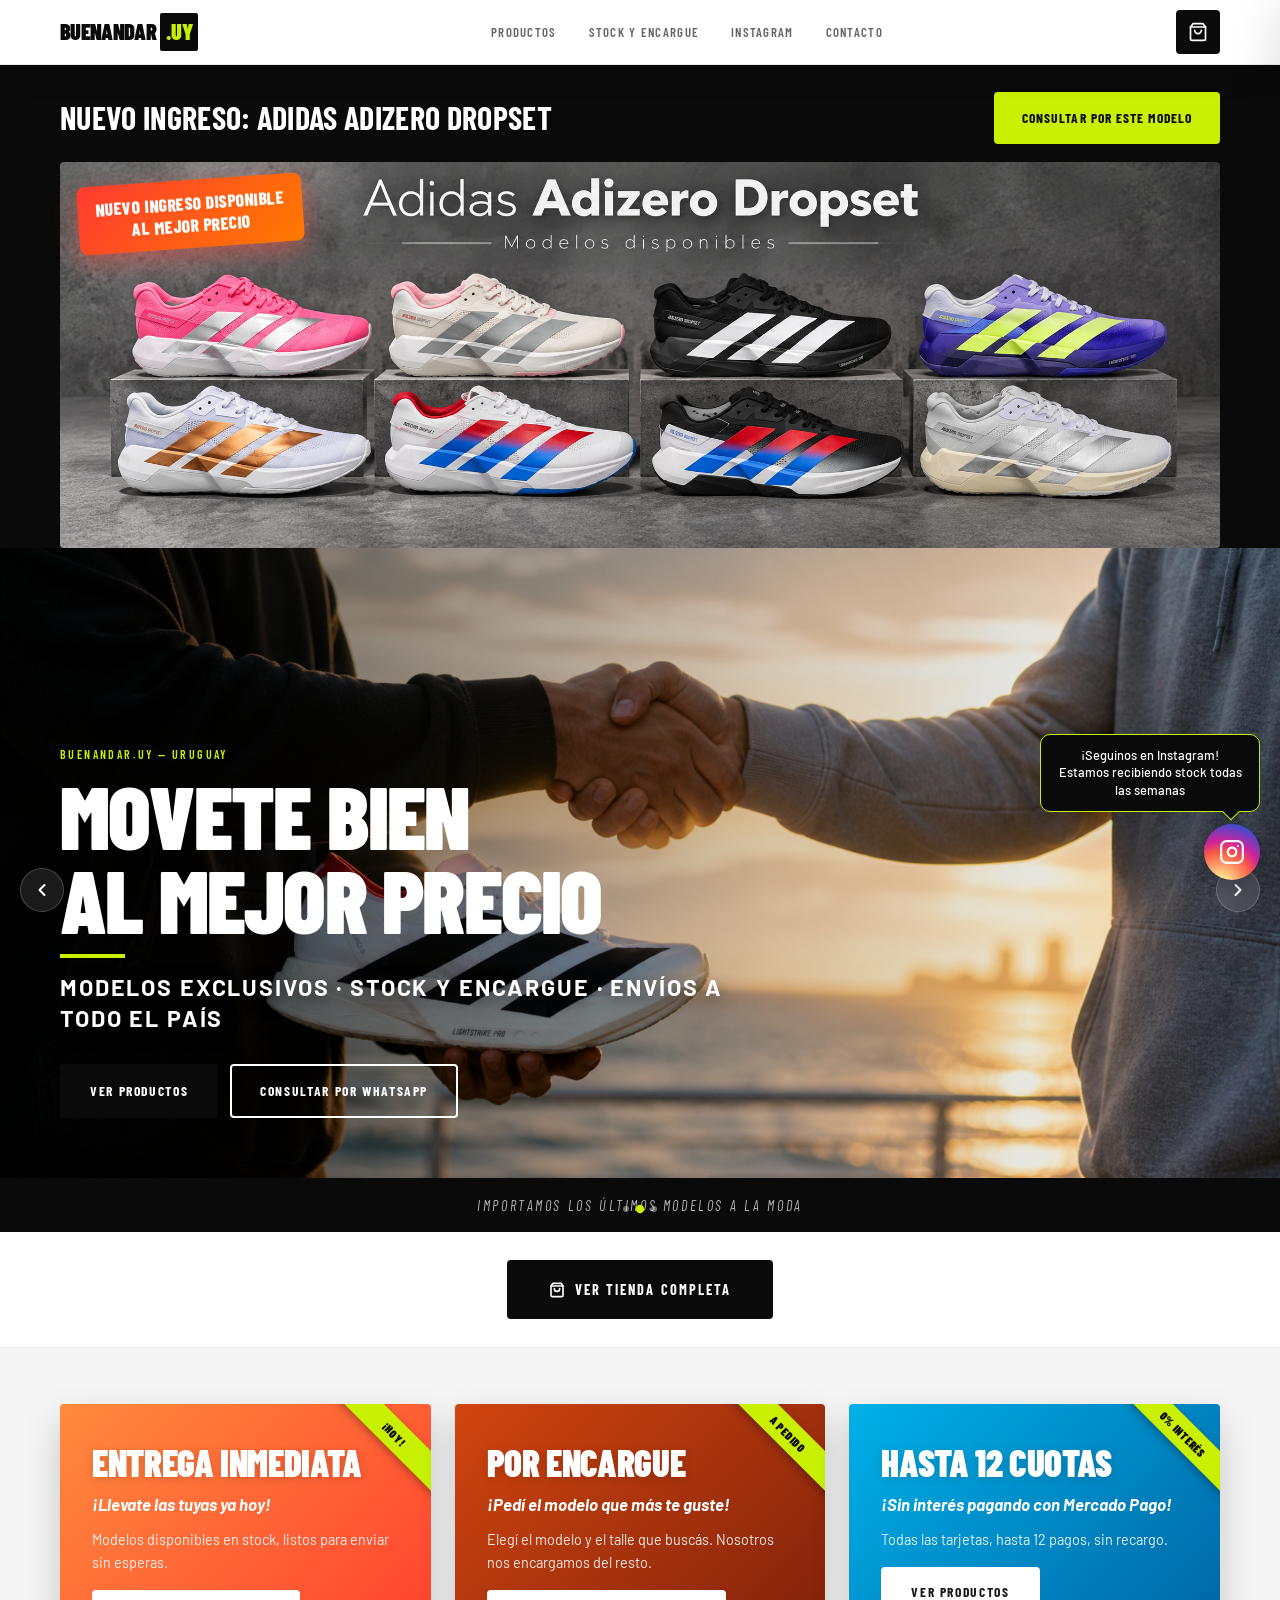
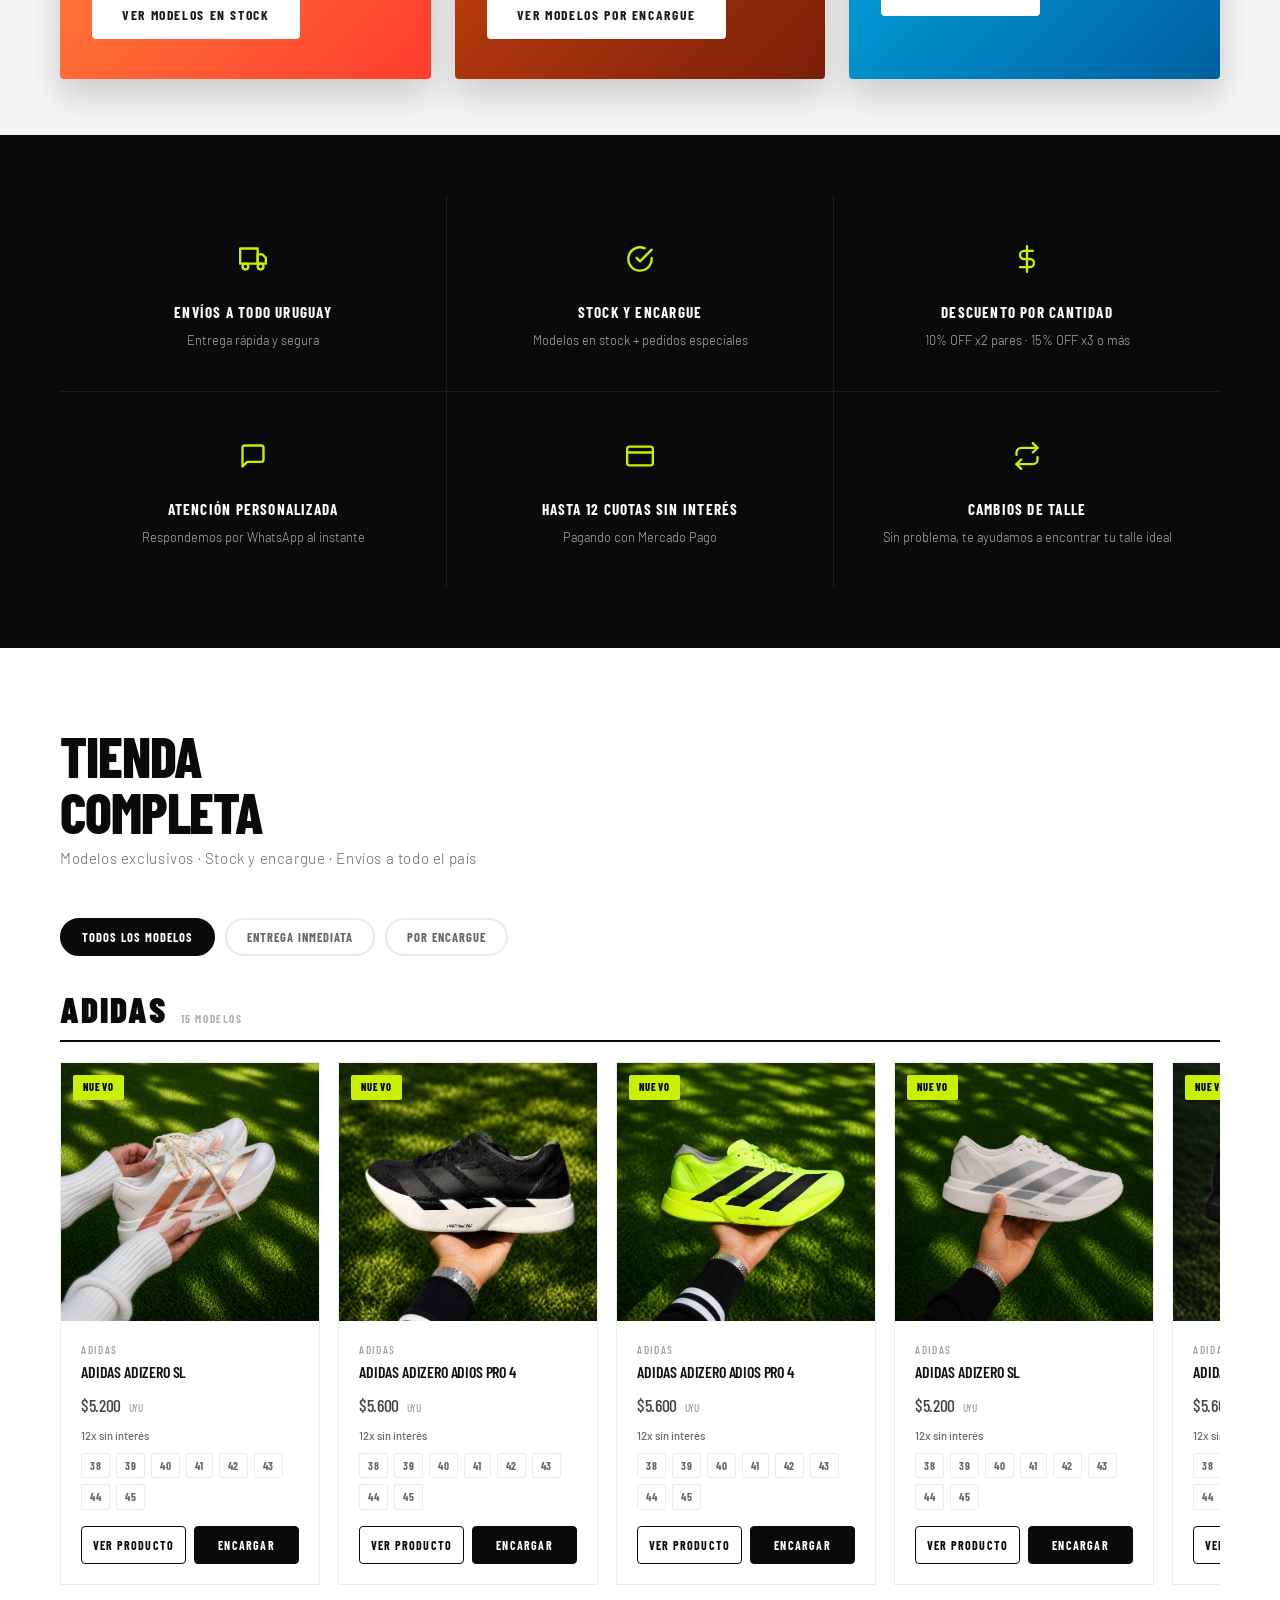
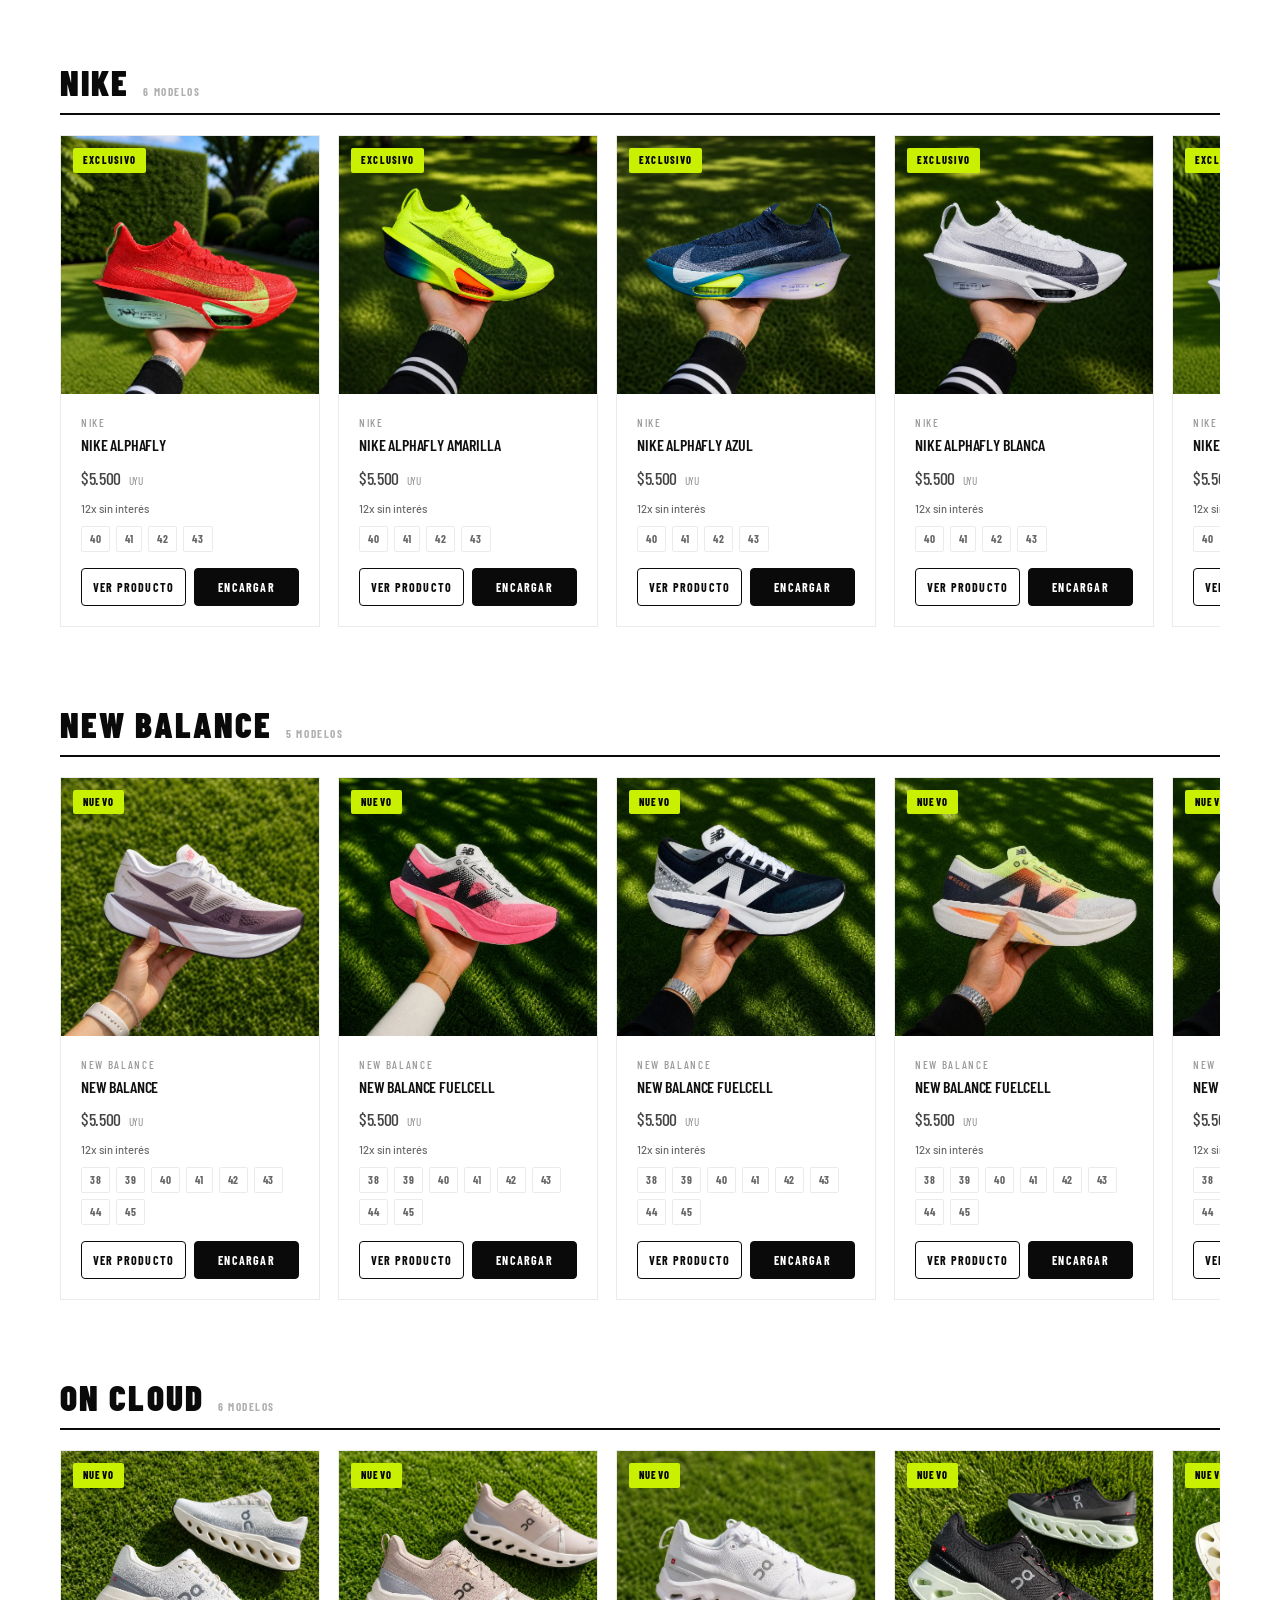
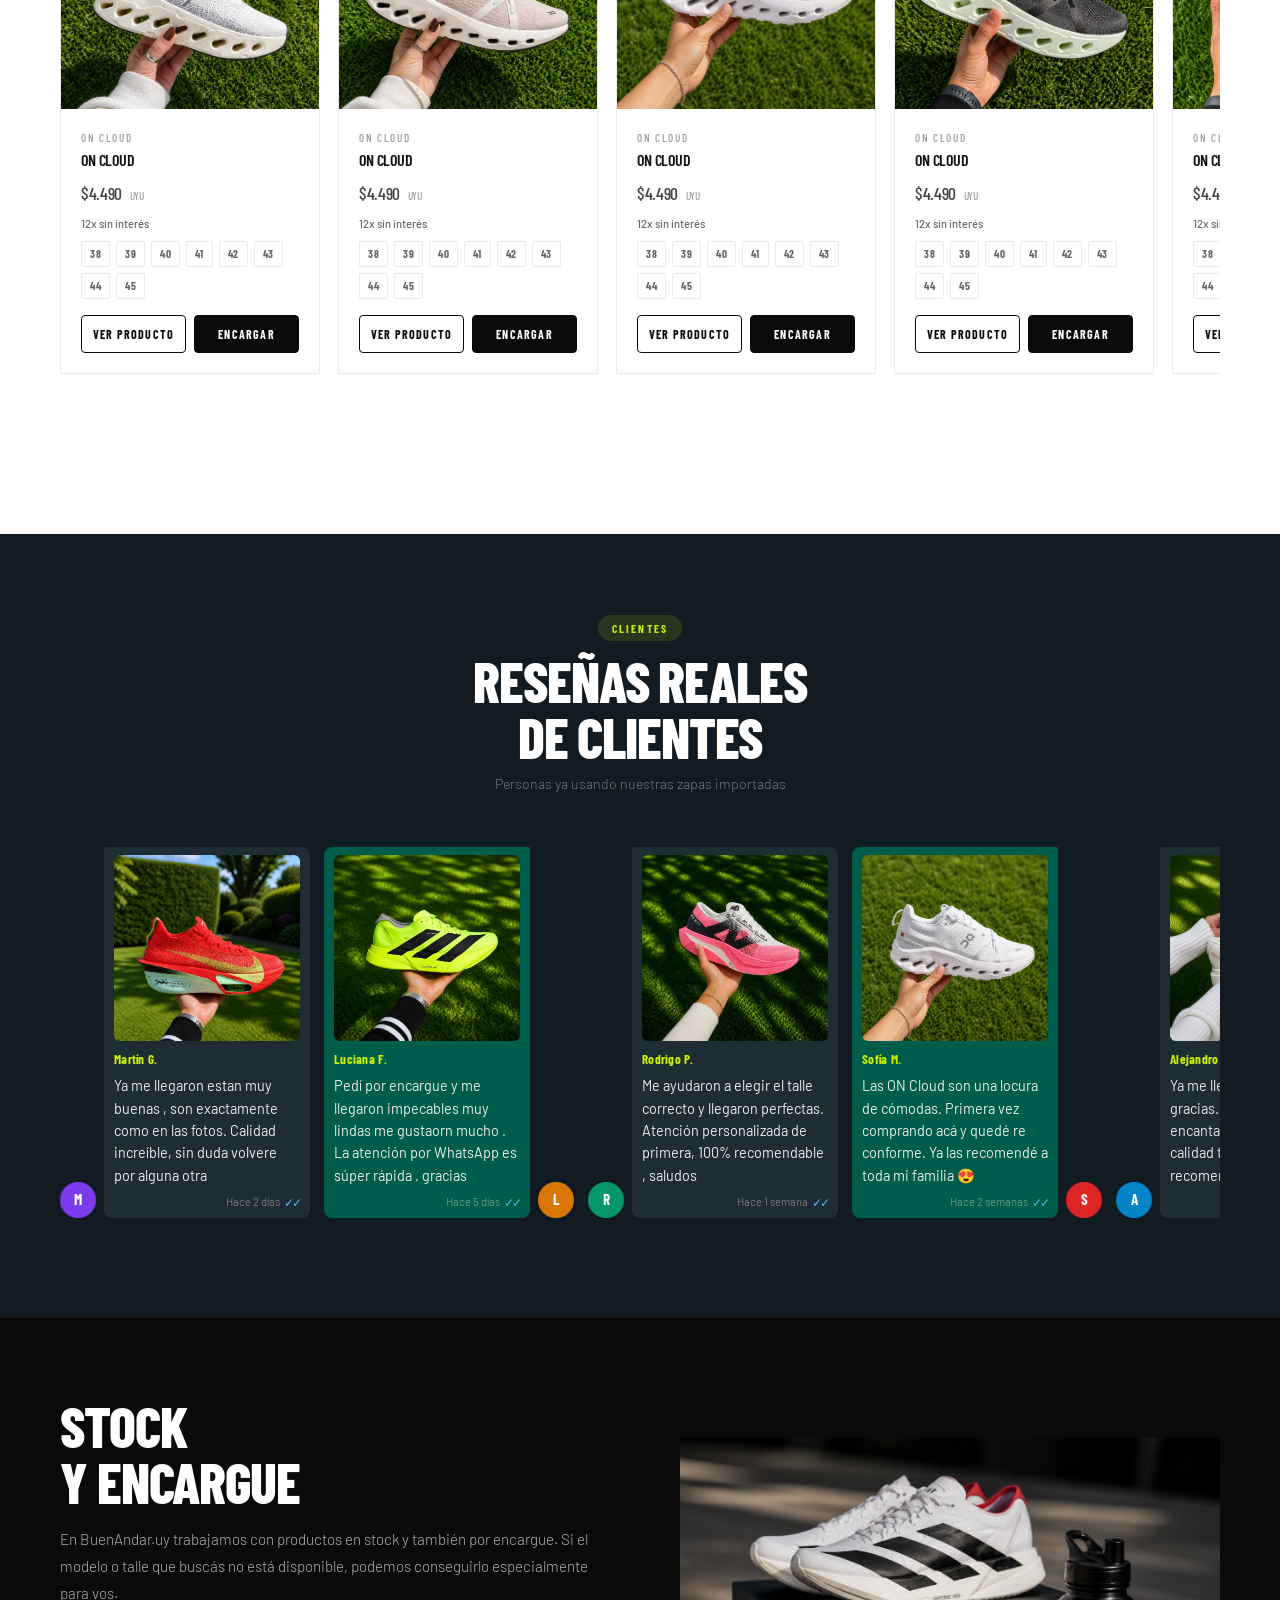
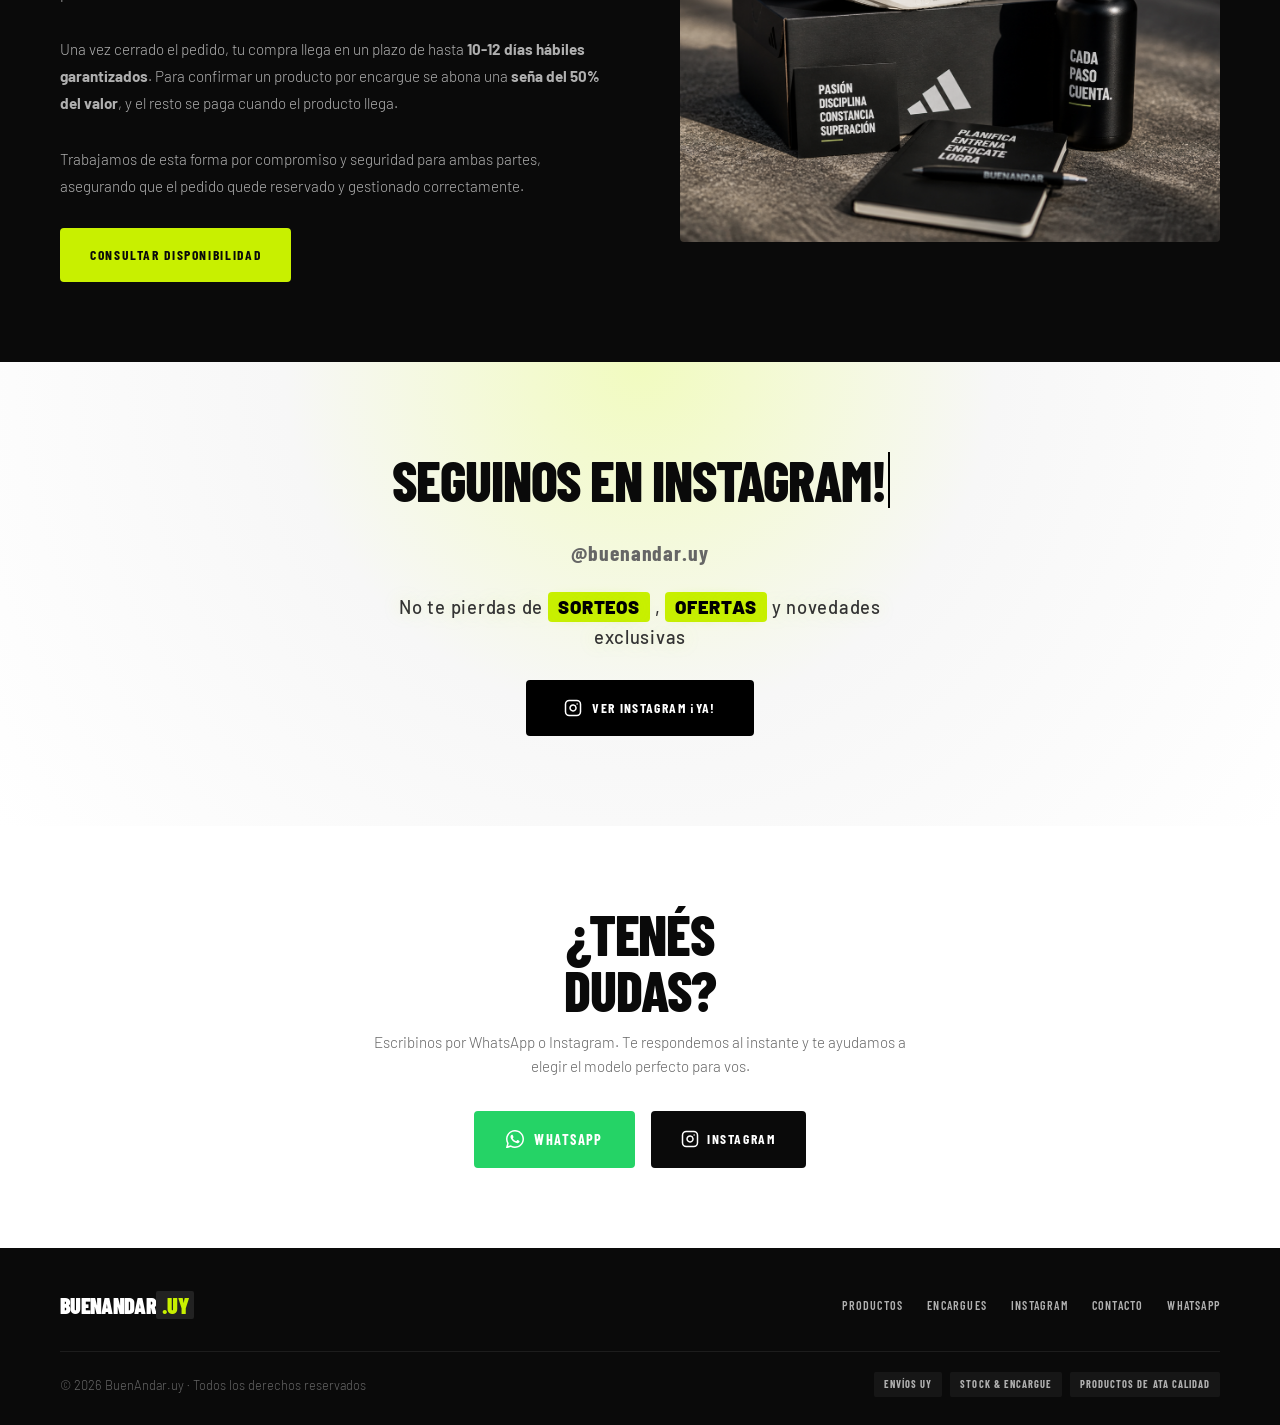
==== index.html @ 3bcbe958 "Agregar boton flotante de Instagram con globo de texto temporal (seguinos en instagram, stock semana" ====
<!DOCTYPE html>
<html lang="es">
<head>
  <meta charset="UTF-8">
  <meta name="viewport" content="width=device-width, initial-scale=1.0">

  <title>Zapatillas deportivas en Uruguay | Nike, Adidas, Running y Championes | BuenAndar.uy</title>

  <meta name="description" content="Comprá zapatillas deportivas y championes en Uruguay. Zapatillas para running, caminar y uso diario. Nike, Adidas Adizero, Nike Alphafly, New Balance, On Cloud. Stock y encargue.">

  <meta name="keywords" content="zapatillas deportivas Uruguay, championes Uruguay, zapatillas running Uruguay, zapatillas para caminar, zapatillas deportivas Nike Uruguay, Adidas Adizero Uruguay, Nike Alphafly Uruguay, New Balance Uruguay, On Cloud Uruguay">

  <meta name="author" content="BuenAndar.uy">
  <meta name="robots" content="index, follow">
  <meta name="theme-color" content="#c8f000">

  <link rel="canonical" href="https://buenandar.uy">

  <!-- Open Graph -->
  <meta property="og:title" content="Zapatillas deportivas en Uruguay | BuenAndar.uy">
  <meta property="og:description" content="Nike, Adidas, New Balance y más. Zapatillas para running, caminar y uso diario. Stock y encargue.">
  <meta property="og:type" content="website">
  <meta property="og:url" content="https://buenandar.uy">
  <meta property="og:image" content="https://images.unsplash.com/photo-1542291026-7eec264c27ff?w=1200">

  <meta property="og:site_name" content="BuenAndar.uy">

  <link rel="stylesheet" href="style.css">

  <!-- Meta Pixel Code -->
  <script>
  !function(f,b,e,v,n,t,s)
  {if(f.fbq)return;n=f.fbq=function(){n.callMethod?
  n.callMethod.apply(n,arguments):n.queue.push(arguments)};
  if(!f._fbq)f._fbq=n;n.push=n;n.loaded=!0;n.version='2.0';
  n.queue=[];t=b.createElement(e);t.async=!0;
  t.src=v;s=b.getElementsByTagName(e)[0];
  s.parentNode.insertBefore(t,s)}(window, document,'script',
  'https://connect.facebook.net/en_US/fbevents.js');
  fbq('init', '2041719649764737');
  fbq('track', 'PageView');
  </script>
  <noscript><img height="1" width="1" style="display:none"
  src="https://www.facebook.com/tr?id=2041719649764737&ev=PageView&noscript=1"
  /></noscript>
  <!-- End Meta Pixel Code -->
</head>
<body>

  <!-- ══════════════════════════════════════════════════════════
       HEADER
  ══════════════════════════════════════════════════════════ -->
  <header id="header">
    <div class="container">
      <div class="header-inner">

        <!-- Logo -->
        <a href="#" class="logo">
          BuenAndar<span>.uy</span>
        </a>

        <!-- Nav desktop -->
        <nav class="nav">
          <a href="#products">Productos</a>
          <a href="#encargues">Stock y Encargue</a>
          <a href="#instagram">Instagram</a>
          <a href="#contacto">Contacto</a>
        </nav>

        <!-- Acciones -->
        <div class="header-actions">
          <button class="cart-btn" id="cartBtn" aria-label="Abrir carrito">
            <svg width="20" height="20" viewBox="0 0 24 24" fill="none" stroke="currentColor" stroke-width="2" stroke-linecap="round" stroke-linejoin="round">
              <path d="M6 2L3 6v14a2 2 0 002 2h14a2 2 0 002-2V6l-3-4z"/><line x1="3" y1="6" x2="21" y2="6"/><path d="M16 10a4 4 0 01-8 0"/>
            </svg>
            <span class="cart-badge" id="cartBadge">0</span>
          </button>

          <!-- Hamburger -->
          <button class="hamburger" id="hamburger" aria-label="Abrir menú">
            <span></span>
            <span></span>
            <span></span>
          </button>
        </div>

      </div>
    </div>
  </header>

  <!-- Mobile Nav -->
  <nav class="mobile-nav" id="mobileNav">
    <a href="#products">Productos</a>
    <a href="#encargues">Stock y Encargue</a>
    <a href="#instagram">Instagram</a>
    <a href="#contacto">Contacto</a>
  </nav>


  <!-- ══════════════════════════════════════════════════════════
       NUEVO INGRESO — Adidas Adizero Dropset
  ══════════════════════════════════════════════════════════ -->
  <section class="new-arrival">
    <div class="container">
      <div class="new-arrival-topbar">
        <h2 class="new-arrival-title">Nuevo ingreso: Adidas Adizero Dropset</h2>
        <a href="https://wa.me/59894990760?text=Hola%2C%20quiero%20consultar%20por%20el%20modelo%20Adidas%20Adizero%20Dropset"
           target="_blank" rel="noopener" class="btn-consultar-modelo">
          Consultar por este modelo
        </a>
      </div>
      <div class="new-arrival-banner-wrap">
        <span class="new-arrival-flag">Nuevo ingreso disponible<br>al mejor precio</span>
        <img src="img/adizerodropsetbanner.png" alt="Adidas Adizero Dropset - modelos disponibles en Uruguay" class="new-arrival-img" loading="eager">
      </div>
    </div>
  </section>

  <!-- ══════════════════════════════════════════════════════════
       HERO / CARRUSEL
  ══════════════════════════════════════════════════════════ -->
  <h1 style="position:absolute; left:-9999px;">
Zapatillas deportivas y championes en Uruguay | Running, Nike, Adidas, New Balance
</h1>
  <section id="hero">
    <div class="carousel">
      <div class="carousel-track" id="carouselTrack"></div>

      <!-- Flechas — clases corregidas para coincidir con CSS (.prev / .next) -->
      <button class="carousel-arrow prev" id="carouselPrev" aria-label="Anterior">
        <svg width="20" height="20" viewBox="0 0 24 24" fill="none" stroke="currentColor" stroke-width="2.5" stroke-linecap="round" stroke-linejoin="round">
          <polyline points="15 18 9 12 15 6"/>
        </svg>
      </button>
      <button class="carousel-arrow next" id="carouselNext" aria-label="Siguiente">
        <svg width="20" height="20" viewBox="0 0 24 24" fill="none" stroke="currentColor" stroke-width="2.5" stroke-linecap="round" stroke-linejoin="round">
          <polyline points="9 18 15 12 9 6"/>
        </svg>
      </button>

      <!-- Dots -->
      <div class="carousel-dots" id="carouselDots"></div>
    </div>

    <!-- Tagline debajo del carrusel -->
    <div class="hero-tagline">
      <span>Importamos los últimos modelos a la moda</span>
    </div>
  </section>


  <!-- ══════════════════════════════════════════════════════════
       BOTÓN VER TIENDA COMPLETA
  ══════════════════════════════════════════════════════════ -->
  <div class="ver-tienda-wrap">
    <a href="#products" class="btn-ver-tienda">
      <svg width="16" height="16" viewBox="0 0 24 24" fill="none" stroke="currentColor" stroke-width="2.5" stroke-linecap="round" stroke-linejoin="round">
        <path d="M6 2L3 6v14a2 2 0 002 2h14a2 2 0 002-2V6l-3-4z"/><line x1="3" y1="6" x2="21" y2="6"/><path d="M16 10a4 4 0 01-8 0"/>
      </svg>
      Ver tienda completa
    </a>
  </div>


  <!-- ══════════════════════════════════════════════════════════
       ENTREGA INMEDIATA / POR ENCARGUE
  ══════════════════════════════════════════════════════════ -->
  <section id="delivery-modes">
    <div class="container">
      <div class="delivery-modes-grid">

        <div class="delivery-mode-card is-stock">
          <span class="delivery-mode-ribbon">¡Hoy!</span>
          <div class="delivery-mode-heading">Entrega inmediata</div>
          <div class="delivery-mode-subtitle">¡Llevate las tuyas ya hoy!</div>
          <p>Modelos disponibles en stock, listos para enviar sin esperas.</p>
          <button type="button" class="btn-lime" onclick="goToProductFilter('stock')">Ver modelos en stock</button>
        </div>

        <div class="delivery-mode-card is-preorder">
          <span class="delivery-mode-ribbon">A pedido</span>
          <div class="delivery-mode-heading">Por encargue</div>
          <div class="delivery-mode-subtitle">¡Pedí el modelo que más te guste!</div>
          <p>Elegí el modelo y el talle que buscás. Nosotros nos encargamos del resto.</p>
          <button type="button" class="btn-primary" onclick="goToProductFilter('preorder')">Ver modelos por encargue</button>
        </div>

        <div class="delivery-mode-card is-installments">
          <span class="delivery-mode-ribbon">0% interés</span>
          <div class="delivery-mode-heading">Hasta 12 cuotas</div>
          <div class="delivery-mode-subtitle">¡Sin interés pagando con Mercado Pago!</div>
          <p>Todas las tarjetas, hasta 12 pagos, sin recargo.</p>
          <button type="button" class="btn-lime" onclick="goToProductFilter('all')">Ver productos</button>
        </div>

      </div>
    </div>
  </section>


  <!-- ══════════════════════════════════════════════════════════
       BENEFICIOS
       FIX: id cambiado de "beneficios" a "benefits" para coincidir con CSS.
       FIX: .benefit-text strong → .benefit-title / span → .benefit-desc
       FIX: íconos con color explícito blanco para verse sobre fondo negro.
  ══════════════════════════════════════════════════════════ -->
  <section id="benefits">
    <div class="container">
      <div class="benefits-grid">

        <div class="benefit-item">
          <div class="benefit-icon">
            <svg width="28" height="28" viewBox="0 0 24 24" fill="none" stroke="#c8f000" stroke-width="2" stroke-linecap="round" stroke-linejoin="round">
              <rect x="1" y="3" width="15" height="13"/><polygon points="16 8 20 8 23 11 23 16 16 16 16 8"/><circle cx="5.5" cy="18.5" r="2.5"/><circle cx="18.5" cy="18.5" r="2.5"/>
            </svg>
          </div>
          <div class="benefit-title">Envíos a todo Uruguay</div>
          <div class="benefit-desc">Entrega rápida y segura</div>
        </div>

        <div class="benefit-item">
          <div class="benefit-icon">
            <svg width="28" height="28" viewBox="0 0 24 24" fill="none" stroke="#c8f000" stroke-width="2" stroke-linecap="round" stroke-linejoin="round">
              <path d="M22 11.08V12a10 10 0 11-5.93-9.14"/><polyline points="22 4 12 14.01 9 11.01"/>
            </svg>
          </div>
          <div class="benefit-title">Stock y encargue</div>
          <div class="benefit-desc">Modelos en stock + pedidos especiales</div>
        </div>

        <div class="benefit-item">
          <div class="benefit-icon">
            <svg width="28" height="28" viewBox="0 0 24 24" fill="none" stroke="#c8f000" stroke-width="2" stroke-linecap="round" stroke-linejoin="round">
              <line x1="12" y1="1" x2="12" y2="23"/><path d="M17 5H9.5a3.5 3.5 0 000 7h5a3.5 3.5 0 010 7H6"/>
            </svg>
          </div>
          <div class="benefit-title">Descuento por cantidad</div>
          <div class="benefit-desc">10% OFF x2 pares · 15% OFF x3 o más</div>
        </div>

        <div class="benefit-item">
          <div class="benefit-icon">
            <svg width="28" height="28" viewBox="0 0 24 24" fill="none" stroke="#c8f000" stroke-width="2" stroke-linecap="round" stroke-linejoin="round">
              <path d="M21 15a2 2 0 01-2 2H7l-4 4V5a2 2 0 012-2h14a2 2 0 012 2z"/>
            </svg>
          </div>
          <div class="benefit-title">Atención personalizada</div>
          <div class="benefit-desc">Respondemos por WhatsApp al instante</div>
        </div>

        <div class="benefit-item">
          <div class="benefit-icon">
            <svg width="28" height="28" viewBox="0 0 24 24" fill="none" stroke="#c8f000" stroke-width="2" stroke-linecap="round" stroke-linejoin="round">
              <rect x="1" y="4" width="22" height="16" rx="2"/><line x1="1" y1="9" x2="23" y2="9"/>
            </svg>
          </div>
          <div class="benefit-title">Hasta 12 cuotas sin interés</div>
          <div class="benefit-desc">Pagando con Mercado Pago</div>
        </div>

        <div class="benefit-item">
          <div class="benefit-icon">
            <svg width="28" height="28" viewBox="0 0 24 24" fill="none" stroke="#c8f000" stroke-width="2" stroke-linecap="round" stroke-linejoin="round">
              <path d="M17 1l4 4-4 4"/><path d="M3 11V9a4 4 0 014-4h14"/><path d="M7 23l-4-4 4-4"/><path d="M21 13v2a4 4 0 01-4 4H3"/>
            </svg>
          </div>
          <div class="benefit-title">Cambios de talle</div>
          <div class="benefit-desc">Sin problema, te ayudamos a encontrar tu talle ideal</div>
        </div>

      </div>
    </div>
  </section>


  <!-- ══════════════════════════════════════════════════════════
       PRODUCTOS
  ══════════════════════════════════════════════════════════ -->
  <section id="products">
    <div class="container">
      <div class="section-header">
        <div>
          <h2 class="section-title">Tienda<br>completa</h2>
          <p class="section-sub">Modelos exclusivos · Stock y encargue · Envíos a todo el país</p>
        </div>
      </div>

      <div class="product-filter-tabs" id="productFilterTabs" role="tablist" aria-label="Filtrar productos">
        <button type="button" class="product-filter-tab active" data-filter="all" onclick="setFilter('all')">Todos los modelos</button>
        <button type="button" class="product-filter-tab" data-filter="stock" onclick="setFilter('stock')">Entrega inmediata</button>
        <button type="button" class="product-filter-tab" data-filter="preorder" onclick="setFilter('preorder')">Por encargue</button>
      </div>

      <!-- Las secciones por marca se generan automáticamente desde script.js -->
      <div id="brandCarousels"></div>
    </div>
  </section>

  <!-- ══════════════════════════════════════════════════════════
       MODAL PRODUCTO
  ══════════════════════════════════════════════════════════ -->
  <div class="modal-overlay" id="modalOverlay">
    <div class="modal-box">

      <!-- Galería -->
      <div class="modal-gallery">
        <div class="modal-main-wrap">
          <img id="modalMainImg" src="" alt="Producto" class="modal-main-img">
        </div>
        <div class="modal-thumbs" id="modalThumbs"></div>
      </div>

      <!-- Info -->
      <div class="modal-info">
        <button class="modal-close" id="modalClose" aria-label="Cerrar">
          <svg width="18" height="18" viewBox="0 0 24 24" fill="none" stroke="currentColor" stroke-width="2.5" stroke-linecap="round">
            <line x1="18" y1="6" x2="6" y2="18"/><line x1="6" y1="6" x2="18" y2="18"/>
          </svg>
        </button>

        <div class="modal-brand" id="modalBrand"></div>
        <h2 class="modal-name" id="modalName"></h2>
        <div class="modal-price" id="modalPrice"></div>
        <div class="modal-stock-tag" id="modalStock"></div>
        <p class="modal-purchase-info" id="modalPurchaseInfo"></p>

        <p class="modal-desc" id="modalDesc"></p>
        <div class="modal-features" id="modalFeatures"></div>

        <div class="modal-sizes-label-row">
          <span class="modal-sizes-label">Seleccioná tu talle</span>
          <button type="button" class="modal-size-guide-btn" id="modalSizeGuideBtn">Guía de talles</button>
        </div>
        <p class="modal-size-guide-text" id="modalSizeGuideText">
          Los talles corresponden a numeración estándar UY/ARG. Si estás entre dos números,
          te recomendamos elegir el talle más grande. Ante cualquier duda, escribinos por
          WhatsApp antes de comprar y te ayudamos a elegir.
        </p>
        <div class="modal-sizes" id="modalSizes"></div>

        <div class="modal-actions">
          <button class="btn-add-cart" id="modalAddCart">Agregar al carrito</button>
          <button class="btn-whatsapp" id="modalWhatsApp">
            <svg width="18" height="18" viewBox="0 0 24 24" fill="currentColor">
              <path d="M17.472 14.382c-.297-.149-1.758-.867-2.03-.967-.273-.099-.471-.148-.67.15-.197.297-.767.966-.94 1.164-.173.199-.347.223-.644.075-.297-.15-1.255-.463-2.39-1.475-.883-.788-1.48-1.761-1.653-2.059-.173-.297-.018-.458.13-.606.134-.133.298-.347.446-.52.149-.174.198-.298.298-.497.099-.198.05-.371-.025-.52-.075-.149-.669-1.612-.916-2.207-.242-.579-.487-.5-.669-.51-.173-.008-.371-.01-.57-.01-.198 0-.52.074-.792.372-.272.297-1.04 1.016-1.04 2.479 0 1.462 1.065 2.875 1.213 3.074.149.198 2.096 3.2 5.077 4.487.709.306 1.262.489 1.694.625.712.227 1.36.195 1.871.118.571-.085 1.758-.719 2.006-1.413.248-.694.248-1.289.173-1.413-.074-.124-.272-.198-.57-.347z"/>
              <path d="M12 0C5.373 0 0 5.373 0 12c0 2.123.557 4.116 1.532 5.849L.073 23.325a.75.75 0 00.916.916l5.476-1.459A11.95 11.95 0 0012 24c6.627 0 12-5.373 12-12S18.627 0 12 0zm0 22c-1.886 0-3.65-.504-5.166-1.385l-.368-.215-3.809 1.015 1.015-3.809-.215-.368A9.956 9.956 0 012 12C2 6.477 6.477 2 12 2s10 4.477 10 10-4.477 10-10 10z"/>
            </svg>
            Comprar por WhatsApp
          </button>
        </div>

        <div class="modal-benefits-mini">
          <span>💳 Hasta 12 cuotas sin interés</span>
          <span>🔄 Cambios de talle sin problema</span>
          <span>🚚 Envíos a todo Uruguay</span>
          <span>🔒 Compra segura</span>
        </div>

        <div class="modal-related" id="modalRelated"></div>
      </div>

    </div>
  </div>


  <!-- ══════════════════════════════════════════════════════════
       CARRITO DRAWER
  ══════════════════════════════════════════════════════════ -->
  <div class="cart-overlay" id="cartOverlay"></div>
  <aside class="cart-drawer" id="cartDrawer">

    <div class="cart-drawer-header">
      <span class="cart-drawer-title">Tu carrito</span>
      <button class="cart-close-btn" id="cartClose" aria-label="Cerrar carrito">✕</button>
    </div>

    <div class="cart-items" id="cartItems"></div>

    <div class="cart-footer">
      <div class="cart-mixed-banner" id="cartMixedBanner">
        Tu carrito contiene productos en stock y productos por encargue. El pedido podrá enviarse cuando todos los productos estén disponibles.
      </div>
      <div class="cart-discount-banner" id="cartDiscountBanner"></div>
      <div class="cart-totals">
        <div class="cart-row">
          <span>Subtotal</span>
          <span id="cartSubtotal">$0</span>
        </div>
        <div class="cart-row discount">
          <span>Descuento</span>
          <span id="cartDiscount">$0</span>
        </div>
        <div class="cart-row total">
          <span>Total</span>
          <span id="cartTotal">$0</span>
        </div>
      </div>
      <a href="carrito.html" class="btn-ver-carrito-drawer">Ver carrito completo</a>
      <button class="btn-whatsapp" id="cartCheckoutBtn">Finalizar compra</button>
      <span class="checkout-caption">Pago seguro con Mercado Pago o WhatsApp</span>
    </div>

  </aside>


  <!-- ══════════════════════════════════════════════════════════
       RESEÑAS
  ══════════════════════════════════════════════════════════ -->
  <section id="resenas">
    <div class="container">
      <div class="resenas-header">
        <span class="resenas-label">CLIENTES</span>
        <h2 class="section-title resenas-title">Reseñas reales <br>de clientes</h2>
        <p class="resenas-sub">Personas ya usando nuestras zapas importadas</p>
      </div>

      <div class="resenas-chat">

        <!-- Review 1 - izquierda -->
        <div class="review-msg received">
          <div class="review-avatar" style="--av-color:#7c3aed;">M</div>
          <div class="review-bubble">
            <img src="img/alpharoja1.webp" alt="Nike Alphafly" class="review-product-img" loading="lazy">
            <span class="review-name">Martín G.</span>
            <p class="review-text"> Ya me llegaron estan muy buenas , son exactamente como en las fotos. Calidad increíble, sin duda volvere por alguna otra </p>
            <div class="review-meta">
              <span class="review-time">Hace 2 días</span>
              <span class="review-ticks">✓✓</span>
            </div>
          </div>
        </div>

        <!-- Review 2 - derecha -->
        <div class="review-msg sent">
          <div class="review-bubble">
            <img src="img/adidasapro4amarilla1.webp" alt="Adidas Adios Pro 4" class="review-product-img" loading="lazy">
            <span class="review-name">Luciana F.</span>
            <p class="review-text">Pedí por encargue y  me llegaron impecables muy lindas me gustaorn mucho . La atención por WhatsApp es súper rápida . gracias </p>
            <div class="review-meta">
              <span class="review-time">Hace 5 días</span>
              <span class="review-ticks">✓✓</span>
            </div>
          </div>
          <div class="review-avatar" style="--av-color:#d97706;">L</div>
        </div>

        <!-- Review 3 - izquierda -->
        <div class="review-msg received">
          <div class="review-avatar" style="--av-color:#059669;">R</div>
          <div class="review-bubble">
            <img src="img/newrosa1.webp" alt="New Balance" class="review-product-img" loading="lazy">
            <span class="review-name">Rodrigo P.</span>
            <p class="review-text">Me ayudaron a elegir el talle correcto y llegaron perfectas. Atención personalizada de primera, 100% recomendable , saludos </p>
            <div class="review-meta">
              <span class="review-time">Hace 1 semana</span>
              <span class="review-ticks">✓✓</span>
            </div>
          </div>
        </div>

        <!-- Review 4 - derecha -->
        <div class="review-msg sent">
          <div class="review-bubble">
            <img src="img/ontotalwhite.webp" alt="On Cloud" class="review-product-img" loading="lazy">
            <span class="review-name">Sofía M.</span>
            <p class="review-text">Las ON Cloud son una locura de cómodas. Primera vez comprando acá y quedé re conforme. Ya las recomendé a toda mi familia 😍</p>
            <div class="review-meta">
              <span class="review-time">Hace 2 semanas</span>
              <span class="review-ticks">✓✓</span>
            </div>
          </div>
          <div class="review-avatar" style="--av-color:#dc2626;">S</div>
        </div>

        <!-- Review 5 - izquierda -->
        <div class="review-msg received">
          <div class="review-avatar" style="--av-color:#0284c7;">A</div>
          <div class="review-bubble">
            <img src="img/adidasslblancasdorada1.webp" alt="Adidas SL" class="review-product-img" loading="lazy">
            <span class="review-name">Alejandro C.</span>
           <p class="review-text">Ya me llegaron, muchas gracias. A mi mujer le encantaron las zapatillas y la calidad también. Muy recomendable 🙌</p>
            <div class="review-meta">
              <span class="review-time">Hace 3 semanas</span>
              <span class="review-ticks">✓✓</span>
            </div>
          </div>
        </div>

      </div>
    </div>
  </section>


  <!-- ══════════════════════════════════════════════════════════
       STOCK Y ENCARGUE
  ══════════════════════════════════════════════════════════ -->
<section id="encargues">
  <div class="container">
    <div class="encargues-inner">
      <div class="encargues-text">
        <h2 class="section-title">Stock<br>y encargue</h2>

        <p>
          En BuenAndar.uy trabajamos con productos en stock y también por encargue.
          Si el modelo o talle que buscás no está disponible, podemos conseguirlo especialmente para vos.
        </p>

        <p>
          Una vez cerrado el pedido, tu compra llega en un plazo de hasta
          <strong>10-12 días hábiles garantizados</strong>.
          Para confirmar un producto por encargue se abona una
          <strong>seña del 50% del valor</strong>, y el resto se paga cuando el producto llega.
        </p>

        <p>
          Trabajamos de esta forma por compromiso y seguridad para ambas partes,
          asegurando que el pedido quede reservado y gestionado correctamente.
        </p>

      <a href="https://wa.me/59894990760?text=Hola%2C%20quiero%20consultar%20por%20stock%20y%20encargue." target="_blank" class="btn-lime">
          Consultar disponibilidad
        </a>
      </div>

      <img
        src="img/sectionstock.png"
        alt="Zapatillas running"
        class="encargues-img"
        loading="lazy"
      >
    </div>
  </div>
</section>


  <!-- ══════════════════════════════════════════════════════════
       INSTAGRAM
  ══════════════════════════════════════════════════════════ -->
  <section id="instagram">
    <div class="container">
      <div class="ig-inner">
        <h2 class="section-title">Seguinos en Instagram!</h2>
        <div class="ig-handle">@buenandar.uy</div>
<p class="section-sub ig-special" style="margin-bottom: 28px;">
  No te pierdas de <span>SORTEOS</span> , <span>OFERTAS</span> y novedades exclusivas
</p>
        <a href="https://instagram.com/buenandar.uy" target="_blank" rel="noopener" class="ig-btn">
          <svg width="18" height="18" viewBox="0 0 24 24" fill="none" stroke="currentColor" stroke-width="2" stroke-linecap="round" stroke-linejoin="round">
            <rect x="2" y="2" width="20" height="20" rx="5" ry="5"/><path d="M16 11.37A4 4 0 1112.63 8 4 4 0 0116 11.37z"/><line x1="17.5" y1="6.5" x2="17.51" y2="6.5"/>
          </svg>
          Ver Instagram ¡YA!
        </a>
      </div>
    </div>
  </section>


  <!-- ══════════════════════════════════════════════════════════
       CONTACTO
  ══════════════════════════════════════════════════════════ -->
  <section id="contacto">
    <div class="container">
      <div class="contacto-inner">
        <h2 class="section-title">¿Tenés<br>dudas?</h2>
        <p>Escribinos por WhatsApp o Instagram. Te respondemos al instante y te ayudamos a elegir el modelo perfecto para vos.</p>
        <div class="contacto-btns">
          <a href="https://wa.me/59894990760?text=Hola%2C%20quiero%20consultar%20sobre%20zapatillas." target="_blank" class="btn-whatsapp" style="width: auto;">
            <svg width="18" height="18" viewBox="0 0 24 24" fill="currentColor">
              <path d="M17.472 14.382c-.297-.149-1.758-.867-2.03-.967-.273-.099-.471-.148-.67.15-.197.297-.767.966-.94 1.164-.173.199-.347.223-.644.075-.297-.15-1.255-.463-2.39-1.475-.883-.788-1.48-1.761-1.653-2.059-.173-.297-.018-.458.13-.606.134-.133.298-.347.446-.52.149-.174.198-.298.298-.497.099-.198.05-.371-.025-.52-.075-.149-.669-1.612-.916-2.207-.242-.579-.487-.5-.669-.51-.173-.008-.371-.01-.57-.01-.198 0-.52.074-.792.372-.272.297-1.04 1.016-1.04 2.479 0 1.462 1.065 2.875 1.213 3.074.149.198 2.096 3.2 5.077 4.487.709.306 1.262.489 1.694.625.712.227 1.36.195 1.871.118.571-.085 1.758-.719 2.006-1.413.248-.694.248-1.289.173-1.413-.074-.124-.272-.198-.57-.347z"/>
              <path d="M12 0C5.373 0 0 5.373 0 12c0 2.123.557 4.116 1.532 5.849L.073 23.325a.75.75 0 00.916.916l5.476-1.459A11.95 11.95 0 0012 24c6.627 0 12-5.373 12-12S18.627 0 12 0zm0 22c-1.886 0-3.65-.504-5.166-1.385l-.368-.215-3.809 1.015 1.015-3.809-.215-.368A9.956 9.956 0 012 12C2 6.477 6.477 2 12 2s10 4.477 10 10-4.477 10-10 10z"/>
            </svg>
            WhatsApp
          </a>
          <a href="https://instagram.com/buenandar.uy" target="_blank" rel="noopener" class="btn-primary">
            <svg width="18" height="18" viewBox="0 0 24 24" fill="none" stroke="currentColor" stroke-width="2" stroke-linecap="round" stroke-linejoin="round">
              <rect x="2" y="2" width="20" height="20" rx="5" ry="5"/><path d="M16 11.37A4 4 0 1112.63 8 4 4 0 0116 11.37z"/><line x1="17.5" y1="6.5" x2="17.51" y2="6.5"/>
            </svg>
            Instagram
          </a>
        </div>
      </div>
    </div>
  </section>


  <!-- ══════════════════════════════════════════════════════════
       FOOTER
  ══════════════════════════════════════════════════════════ -->
  <footer id="footer">
    <div class="container">
      <div class="footer-inner">
        <span class="footer-logo">BuenAndar<span>.uy</span></span>
        <nav class="footer-links">
          <a href="#products">Productos</a>
          <a href="#encargues">Encargues</a>
          <a href="#instagram">Instagram</a>
          <a href="#contacto">Contacto</a>
          <a href="https://wa.me/59894990760" target="_blank">WhatsApp</a>
        </nav>
      </div>
      <div class="footer-bottom">
        <span class="footer-copy">© 2026 BuenAndar.uy · Todos los derechos reservados</span>
        <div class="footer-pills">
          <span class="footer-pill">Envíos UY</span>
          <span class="footer-pill">Stock & Encargue</span>
          <span class="footer-pill">Productos de ata calidad</span>
        </div>
      </div>
    </div>
  </footer>


  <!-- ══════════════════════════════════════════════════════════
       INSTAGRAM FLOTANTE
  ══════════════════════════════════════════════════════════ -->
  <div class="ig-float-wrap">
    <span class="ig-float-bubble" id="igFloatBubble">¡Seguinos en Instagram! Estamos recibiendo stock todas las semanas</span>
    <a href="https://instagram.com/buenandar.uy" target="_blank" rel="noopener" class="ig-float-btn" aria-label="Seguinos en Instagram @buenandar.uy">
      <svg width="26" height="26" viewBox="0 0 24 24" fill="none" stroke="currentColor" stroke-width="2" stroke-linecap="round" stroke-linejoin="round">
        <rect x="2" y="2" width="20" height="20" rx="5"/><path d="M16 11.37A4 4 0 1112.63 8 4 4 0 0116 11.37z"/><line x1="17.5" y1="6.5" x2="17.51" y2="6.5"/>
      </svg>
    </a>
  </div>

  <!-- ══════════════════════════════════════════════════════════
       TOAST
  ══════════════════════════════════════════════════════════ -->
  <div class="toast" id="toast"></div>


  <!-- ══════════════════════════════════════════════════════════
       SCRIPTS
  ══════════════════════════════════════════════════════════ -->
  <script src="products.js"></script>
  <script src="cart.js"></script>
  <script src="script.js"></script>
<script type="application/ld+json">
{
  "@context": "https://schema.org",
  "@type": "Store",
  "name": "BuenAndar.uy",
  "url": "https://buenandar.uy",
  "description": "Tienda de zapatillas deportivas y championes en Uruguay. Running, Nike, Adidas, New Balance, On Cloud.",
  "address": {
    "@type": "PostalAddress",
    "addressCountry": "UY"
  },
  "sameAs": [
    "https://instagram.com/buenandar.uy"
  ]
}
</script>
</body>
</html>
---- style.css ----
/* ============================================================
   BuenAndar.uy — style.css
   Estética: premium, minimalista, deportiva
   ============================================================ */

@import url('https://fonts.googleapis.com/css2?family=Barlow:ital,wght@0,300;0,400;0,500;0,600;0,700;0,900;1,300&family=Barlow+Condensed:wght@400;600;700;800;900&display=swap');

/* ── Variables ─────────────────────────────────────────────── */
:root {
  --black:     #0a0a0a;
  --white:     #ffffff;
  --lime:      #c8f000;
  --lime-dark: #a8cc00;
  --gray-100:  #f5f5f5;
  --gray-200:  #ebebeb;
  --gray-400:  #b0b0b0;
  --gray-600:  #666666;
  --gray-800:  #222222;
  --font-display: 'Barlow Condensed', sans-serif;
  --font-body:    'Barlow', sans-serif;
  --transition:   0.25s cubic-bezier(0.4, 0, 0.2, 1);
  --radius:       4px;
  --shadow:       0 4px 24px rgba(0,0,0,0.08);
  --shadow-lg:    0 12px 48px rgba(0,0,0,0.15);
}

/* ── Reset & Base ───────────────────────────────────────────── */
*, *::before, *::after { box-sizing: border-box; margin: 0; padding: 0; }
html { scroll-behavior: smooth; font-size: 16px; }
body {
  font-family: var(--font-body);
  background: var(--white);
  color: var(--black);
  line-height: 1.6;
  overflow-x: hidden;
}
img { display: block; max-width: 100%; }
/* Garantiza que el atributo [hidden] gane siempre, incluso sobre
   reglas que ya fijan display:flex/grid en el mismo elemento. */
[hidden] { display: none !important; }
a { text-decoration: none; color: inherit; }
button { cursor: pointer; font-family: var(--font-body); border: none; background: none; }
ul { list-style: none; }

/* ── Utility ────────────────────────────────────────────────── */
.container { width: 100%; max-width: 1200px; margin: 0 auto; padding: 0 20px; }
.section-title {
  font-family: var(--font-display);
  font-size: clamp(2rem, 5vw, 3.5rem);
  font-weight: 800;
  text-transform: uppercase;
  letter-spacing: -0.02em;
  line-height: 1;
}
.section-sub {
  font-size: 0.95rem;
  color: var(--gray-600);
  font-weight: 300;
  letter-spacing: 0.04em;
}
.btn-primary {
  display: inline-flex;
  align-items: center;
  gap: 8px;
  background: var(--black);
  color: var(--white);
  font-family: var(--font-display);
  font-size: 0.85rem;
  font-weight: 700;
  letter-spacing: 0.12em;
  text-transform: uppercase;
  padding: 14px 28px;
  border-radius: var(--radius);
  transition: var(--transition);
  border: 2px solid var(--black);
}
.btn-primary:hover { background: var(--lime); color: var(--black); border-color: var(--lime); }
.btn-secondary {
  display: inline-flex;
  align-items: center;
  gap: 8px;
  background: transparent;
  color: var(--white);
  font-family: var(--font-display);
  font-size: 0.85rem;
  font-weight: 700;
  letter-spacing: 0.12em;
  text-transform: uppercase;
  padding: 14px 28px;
  border-radius: var(--radius);
  border: 2px solid var(--white);
  transition: var(--transition);
}
.btn-secondary:hover { background: var(--white); color: var(--black); }
.btn-lime {
  display: inline-flex;
  align-items: center;
  gap: 8px;
  background: var(--lime);
  color: var(--black);
  font-family: var(--font-display);
  font-size: 0.85rem;
  font-weight: 700;
  letter-spacing: 0.12em;
  text-transform: uppercase;
  padding: 14px 28px;
  border-radius: var(--radius);
  border: 2px solid var(--lime);
  transition: var(--transition);
}
.btn-lime:hover { background: var(--lime-dark); border-color: var(--lime-dark); }
.btn-whatsapp {
  display: inline-flex;
  align-items: center;
  gap: 10px;
  background: #25D366;
  color: var(--white);
  font-family: var(--font-display);
  font-size: 0.9rem;
  font-weight: 700;
  letter-spacing: 0.1em;
  text-transform: uppercase;
  padding: 15px 30px;
  border-radius: var(--radius);
  border: 2px solid #25D366;
  transition: var(--transition);
  width: 100%;
  justify-content: center;
}
.btn-whatsapp:hover { background: #1EB855; border-color: #1EB855; }
.btn-whatsapp:disabled { opacity: 0.5; cursor: not-allowed; }
.btn-whatsapp:disabled:hover { background: #25D366; border-color: #25D366; }

/* ── Header ─────────────────────────────────────────────────── */
#header {
  position: fixed;
  top: 0; left: 0; right: 0;
  z-index: 1000;
  background: var(--white);
  border-bottom: 1px solid var(--gray-200);
  transition: box-shadow var(--transition);
}
#header.scrolled { box-shadow: 0 2px 20px rgba(0,0,0,0.08); }
.header-inner {
  display: flex;
  align-items: center;
  justify-content: space-between;
  height: 64px;
  gap: 16px;
}
.logo {
  font-family: var(--font-display);
  font-size: 1.4rem;
  font-weight: 900;
  letter-spacing: -0.03em;
  text-transform: uppercase;
  display: flex;
  align-items: center;
  gap: 4px;
}
.logo span { color: var(--lime); background: var(--black); padding: 1px 6px; border-radius: 2px; }
.nav {
  display: flex;
  align-items: center;
  gap: 32px;
}
.nav a {
  font-family: var(--font-display);
  font-size: 0.8rem;
  font-weight: 600;
  letter-spacing: 0.1em;
  text-transform: uppercase;
  color: var(--gray-600);
  transition: color var(--transition);
  position: relative;
}
.nav a::after {
  content: '';
  position: absolute;
  bottom: -4px; left: 0;
  width: 0; height: 2px;
  background: var(--lime);
  transition: width var(--transition);
}
.nav a:hover { color: var(--black); }
.nav a:hover::after { width: 100%; }
.header-actions { display: flex; align-items: center; gap: 12px; }
.cart-btn {
  position: relative;
  display: flex;
  align-items: center;
  justify-content: center;
  width: 44px; height: 44px;
  background: var(--black);
  border-radius: var(--radius);
  color: var(--white);
  transition: var(--transition);
}
.cart-btn:hover { background: var(--lime); color: var(--black); }
.cart-badge {
  position: absolute;
  top: -6px; right: -6px;
  background: var(--lime);
  color: var(--black);
  font-size: 0.65rem;
  font-weight: 900;
  width: 18px; height: 18px;
  border-radius: 50%;
  display: flex; align-items: center; justify-content: center;
  display: none;
}
.cart-badge.visible { display: flex; }
.hamburger {
  display: none;
  flex-direction: column;
  gap: 5px;
  width: 28px;
  padding: 4px;
}
.hamburger span {
  display: block;
  height: 2px;
  background: var(--black);
  border-radius: 2px;
  transition: var(--transition);
}
.hamburger.open span:nth-child(1) { transform: rotate(45deg) translate(5px, 5px); }
.hamburger.open span:nth-child(2) { opacity: 0; }
.hamburger.open span:nth-child(3) { transform: rotate(-45deg) translate(5px, -5px); }

/* Mobile nav */
.mobile-nav {
  position: fixed;
  top: 64px; left: 0; right: 0;
  background: var(--white);
  border-bottom: 1px solid var(--gray-200);
  padding: 16px 20px;
  transform: translateY(-110%);
  transition: transform 0.3s cubic-bezier(0.4, 0, 0.2, 1);
  z-index: 999;
  box-shadow: var(--shadow-lg);
}
.mobile-nav.open { transform: translateY(0); }
.mobile-nav a {
  display: block;
  font-family: var(--font-display);
  font-size: 1.2rem;
  font-weight: 700;
  text-transform: uppercase;
  letter-spacing: 0.08em;
  padding: 12px 0;
  border-bottom: 1px solid var(--gray-200);
  transition: color var(--transition);
}
.mobile-nav a:hover { color: var(--lime); }
.mobile-nav a:last-child { border-bottom: none; }

/* ── Nuevo ingreso — banner destacado ──────────────────────────── */
.new-arrival {
  margin-top: 64px;
  background: var(--black);
  padding: 28px 0 0;
}
.new-arrival-topbar {
  display: flex;
  align-items: center;
  justify-content: space-between;
  gap: 16px;
  flex-wrap: wrap;
  margin-bottom: 18px;
}
.new-arrival-title {
  font-family: var(--font-display);
  color: var(--white);
  font-size: clamp(1.3rem, 3vw, 2rem);
  font-weight: 700;
  text-transform: uppercase;
  letter-spacing: 0.01em;
  margin: 0;
}
.btn-consultar-modelo {
  display: inline-flex;
  align-items: center;
  gap: 8px;
  background: var(--lime);
  color: var(--black);
  font-family: var(--font-display);
  font-size: 0.85rem;
  font-weight: 700;
  letter-spacing: 0.08em;
  text-transform: uppercase;
  padding: 13px 26px;
  border-radius: var(--radius);
  border: 2px solid var(--lime);
  white-space: nowrap;
  transition: var(--transition);
}
.btn-consultar-modelo:hover { background: var(--lime-dark); border-color: var(--lime-dark); }
.new-arrival-banner-wrap {
  position: relative;
}
.new-arrival-img {
  width: 100%;
  height: auto;
  display: block;
  border-radius: var(--radius);
}
.new-arrival-flag {
  position: absolute;
  top: 18px;
  left: 18px;
  z-index: 5;
  background: linear-gradient(135deg, #ff3b30, #ff7a00);
  color: var(--white);
  font-family: var(--font-display);
  font-size: clamp(0.8rem, 1.8vw, 1.1rem);
  font-weight: 800;
  text-transform: uppercase;
  line-height: 1.25;
  letter-spacing: 0.03em;
  text-align: center;
  padding: 12px 18px;
  border-radius: 8px;
  box-shadow: 0 8px 24px rgba(255, 59, 48, 0.45);
  transform: rotate(-4deg);
  animation: newArrivalPulse 1.6s ease-in-out infinite;
}
@keyframes newArrivalPulse {
  0%, 100% { transform: rotate(-4deg) scale(1); }
  50% { transform: rotate(-4deg) scale(1.06); }
}
@media (max-width: 640px) {
  .new-arrival-topbar { flex-direction: column; align-items: flex-start; }
  .btn-consultar-modelo { width: 100%; justify-content: center; }
  .new-arrival-banner-wrap { display: flex; flex-direction: column; }
  .new-arrival-flag {
    position: static;
    order: -1;
    width: 100%;
    margin-bottom: 10px;
    padding: 10px 14px;
    border-radius: var(--radius);
    transform: none;
    animation: none;
    line-height: 1.3;
  }
}

/* ── Hero Carousel ──────────────────────────────────────────── */
#hero {
  position: relative;
  overflow: hidden;
  background: var(--black);
}
.carousel-track {
  display: flex;
  transition: transform 0.7s cubic-bezier(0.4, 0, 0.2, 1);
  will-change: transform;
}
.carousel-slide {
  min-width: 100%;
  position: relative;
}
.carousel-slide img,
.carousel-slide video {
  width: 100%;
  height: clamp(400px, 70vh, 700px);
  object-fit: cover;
  display: block;
}
.carousel-overlay {
  position: absolute;
  inset: 0;
  background: linear-gradient(to right, rgba(0,0,0,0.65) 0%, rgba(0,0,0,0.15) 60%, transparent 100%);
  display: flex;
  align-items: flex-end;
  padding: 0 0 60px 0;
}
.carousel-content {
  max-width: 1200px;
  width: 100%;
  margin: 0 auto;
  padding: 0 20px;
}
.carousel-eyebrow {
  font-family: var(--font-display);
  font-size: 0.75rem;
  font-weight: 600;
  letter-spacing: 0.2em;
  text-transform: uppercase;
  color: var(--lime);
  margin-bottom: 10px;
}
.carousel-headline {
  font-family: var(--font-display);
  font-size: clamp(2.2rem, 7vw, 5.5rem);
  font-weight: 900;
  text-transform: uppercase;
  color: var(--white);
  line-height: 0.95;
  letter-spacing: -0.02em;
  margin-bottom: 12px;
}
.carousel-sub {
  font-size: 0.9rem;
  font-weight: 300;
  color: rgba(255,255,255,0.8);
  margin-bottom: 28px;
  letter-spacing: 0.04em;
}
.carousel-btns { display: flex; gap: 12px; flex-wrap: wrap; }
.carousel-arrow {
  position: absolute;
  top: 50%; transform: translateY(-50%);
  z-index: 10;
  width: 44px; height: 44px;
  background: rgba(255,255,255,0.1);
  backdrop-filter: blur(8px);
  border: 1px solid rgba(255,255,255,0.2);
  color: var(--white);
  border-radius: 50%;
  display: flex; align-items: center; justify-content: center;
  transition: var(--transition);
  font-size: 1.1rem;
}
.carousel-arrow:hover { background: var(--lime); color: var(--black); border-color: var(--lime); }
.carousel-arrow.prev { left: 20px; }
.carousel-arrow.next { right: 20px; }
.carousel-dots {
  position: absolute;
  bottom: 20px; left: 50%;
  transform: translateX(-50%);
  display: flex; gap: 8px; z-index: 10;
}
.dot {
  width: 6px; height: 6px;
  border-radius: 50%;
  background: rgba(255,255,255,0.4);
  transition: var(--transition);
  cursor: pointer;
  border: none;
  padding: 0;
}
.dot.active { background: var(--lime); transform: scale(1.4); }

/* ── Hero tagline ───────────────────────────────────────────── */
.hero-tagline {
  background: var(--black);
  text-align: center;
  padding: 14px 20px;
}
.hero-tagline span {
  font-family: var(--font-display);
  font-size: clamp(0.75rem, 2vw, 0.9rem);
  font-weight: 400;
  letter-spacing: 0.18em;
  text-transform: uppercase;
  color: var(--gray-400);
  font-style: italic;
}

/* ── Ver tienda completa ────────────────────────────────────── */
.ver-tienda-wrap {
  display: flex;
  justify-content: center;
  padding: 28px 20px;
  background: var(--white);
  border-bottom: 1px solid var(--gray-200);
}
.btn-ver-tienda {
  display: inline-flex;
  align-items: center;
  gap: 10px;
  background: var(--black);
  color: var(--white);
  font-family: var(--font-display);
  font-size: 0.9rem;
  font-weight: 700;
  letter-spacing: 0.14em;
  text-transform: uppercase;
  padding: 16px 40px;
  border-radius: var(--radius);
  border: 2px solid var(--black);
  transition: var(--transition);
}
.btn-ver-tienda:hover {
  background: var(--lime);
  color: var(--black);
  border-color: var(--lime);
}
@media (max-width: 480px) {
  .btn-ver-tienda { width: 100%; max-width: 320px; justify-content: center; }
}

/* ── Benefits ───────────────────────────────────────────────── */
#benefits {
  padding: 60px 0;
  background: var(--black);
}
.benefits-grid {
  display: grid;
  grid-template-columns: repeat(3, 1fr);
  gap: 1px;
  background: rgba(255,255,255,0.08);
}
.benefit-item {
  background: var(--black);
  padding: 40px 28px;
  text-align: center;
  transition: var(--transition);
}
.benefit-item:hover { background: var(--gray-800); }
.benefit-icon {
  font-size: 2rem;
  margin-bottom: 14px;
  display: block;
}
.benefit-title {
  font-family: var(--font-display);
  font-size: 0.95rem;
  font-weight: 700;
  letter-spacing: 0.08em;
  text-transform: uppercase;
  color: var(--white);
  margin-bottom: 6px;
}
.benefit-desc {
  font-size: 0.8rem;
  color: var(--gray-400);
  font-weight: 300;
}

/* ── Products ───────────────────────────────────────────────── */
#products { padding: 80px 0; }
.products-header,
.section-header {
  display: flex;
  align-items: flex-end;
  justify-content: space-between;
  margin-bottom: 48px;
  gap: 16px;
  flex-wrap: wrap;
}
.products-header-left .section-title,
.section-header .section-title { margin-bottom: 6px; }
.section-header .section-sub { margin-top: 6px; }
.products-grid {
  display: grid;
  grid-template-columns: repeat(3, 1fr);
  gap: 2px;
}
.product-card {
  background: var(--white);
  border: 1px solid var(--gray-200);
  overflow: hidden;
  transition: var(--transition);
  cursor: pointer;
}
.product-card:hover { box-shadow: var(--shadow-lg); transform: translateY(-4px); border-color: var(--black); }
.product-img-wrap {
  position: relative;
  overflow: hidden;
  aspect-ratio: 1 / 1;
  background: var(--gray-100);
}
.product-img-wrap img {
  width: 100%; height: 100%;
  object-fit: cover;
  transition: transform 0.5s cubic-bezier(0.4, 0, 0.2, 1);
}
.product-card:hover .product-img-wrap img { transform: scale(1.06); }
.product-badge {
  position: absolute;
  top: 12px; left: 12px;
  background: var(--lime);
  color: var(--black);
  font-family: var(--font-display);
  font-size: 0.65rem;
  font-weight: 800;
  letter-spacing: 0.12em;
  text-transform: uppercase;
  padding: 4px 10px;
  border-radius: 2px;
}
.product-stock-badge {
  position: absolute;
  top: 12px; right: 12px;
  background: var(--black);
  color: var(--white);
  font-family: var(--font-display);
  font-size: 0.6rem;
  font-weight: 700;
  letter-spacing: 0.1em;
  text-transform: uppercase;
  padding: 4px 10px;
  border-radius: 2px;
}
.product-info { padding: 20px; }
.product-brand {
  font-family: var(--font-display);
  font-size: 0.7rem;
  font-weight: 700;
  letter-spacing: 0.15em;
  text-transform: uppercase;
  color: var(--gray-400);
  margin-bottom: 4px;
}
.product-name {
  font-family: var(--font-display);
  font-size: 1.2rem;
  font-weight: 800;
  text-transform: uppercase;
  letter-spacing: -0.01em;
  color: var(--black);
  margin-bottom: 10px;
  line-height: 1.1;
}
.product-price {
  font-family: var(--font-display);
  font-size: 1.6rem;
  font-weight: 900;
  color: var(--black);
  margin-bottom: 12px;
  letter-spacing: -0.02em;
}
.product-price span {
  font-size: 0.85rem;
  font-weight: 400;
  color: var(--gray-600);
}
.product-sizes {
  display: flex;
  flex-wrap: wrap;
  gap: 6px;
  margin-bottom: 16px;
}
.size-pill {
  font-family: var(--font-display);
  font-size: 0.7rem;
  font-weight: 700;
  padding: 3px 8px;
  border: 1px solid var(--gray-200);
  border-radius: 2px;
  color: var(--gray-600);
  letter-spacing: 0.05em;
}
.product-actions { display: flex; gap: 8px; }
.btn-ver {
  flex: 1;
  background: var(--white);
  color: var(--black);
  font-family: var(--font-display);
  font-size: 0.75rem;
  font-weight: 700;
  letter-spacing: 0.1em;
  text-transform: uppercase;
  padding: 11px 8px;
  border: 1px solid var(--black);
  border-radius: var(--radius);
  transition: var(--transition);
  text-align: center;
}
.btn-ver:hover { background: var(--black); color: var(--white); }
.btn-carrito {
  flex: 1;
  background: var(--black);
  color: var(--white);
  font-family: var(--font-display);
  font-size: 0.75rem;
  font-weight: 700;
  letter-spacing: 0.1em;
  text-transform: uppercase;
  padding: 11px 8px;
  border: 1px solid var(--black);
  border-radius: var(--radius);
  transition: var(--transition);
  text-align: center;
}
.btn-carrito:hover { background: var(--lime); color: var(--black); border-color: var(--lime); }

/* ── Modal Producto ─────────────────────────────────────────── */
.modal-overlay {
  position: fixed; inset: 0;
  background: rgba(0,0,0,0.6);
  backdrop-filter: blur(4px);
  z-index: 2000;
  display: flex; align-items: center; justify-content: center;
  padding: 20px;
  opacity: 0; pointer-events: none;
  transition: opacity 0.3s ease;
}
.modal-overlay.active { opacity: 1; pointer-events: all; }
.modal-box {
  background: var(--white);
  width: 100%;
  max-width: 900px;
  max-height: 90vh;
  overflow-y: auto;
  border-radius: var(--radius);
  position: relative;
  transform: scale(0.95);
  transition: transform 0.3s cubic-bezier(0.4, 0, 0.2, 1);
  display: grid;
  grid-template-columns: 1fr 1fr;
}
.modal-overlay.active .modal-box { transform: scale(1); }
.modal-close {
  position: absolute;
  top: 16px; right: 16px;
  z-index: 10;
  width: 36px; height: 36px;
  background: var(--black);
  color: var(--white);
  border-radius: 50%;
  display: flex; align-items: center; justify-content: center;
  font-size: 1.1rem;
  transition: var(--transition);
}
.modal-close:hover { background: var(--lime); color: var(--black); }
.modal-gallery { position: relative; background: var(--gray-100); }
.modal-main-img {
  width: 100%;
  aspect-ratio: 1 / 1;
  object-fit: cover;
}
.modal-thumbs {
  display: flex;
  gap: 6px;
  padding: 10px;
}
.modal-thumb {
  width: 60px; height: 60px;
  object-fit: cover;
  cursor: pointer;
  border: 2px solid transparent;
  border-radius: 2px;
  transition: var(--transition);
}
.modal-thumb.active { border-color: var(--black); }
.modal-thumb:hover { border-color: var(--lime); }
.modal-info { padding: 32px 28px; display: flex; flex-direction: column; gap: 14px; }
.modal-brand { font-family: var(--font-display); font-size: 0.7rem; font-weight: 700; letter-spacing: 0.15em; text-transform: uppercase; color: var(--gray-400); }
.modal-name { font-family: var(--font-display); font-size: 1.8rem; font-weight: 900; text-transform: uppercase; letter-spacing: -0.02em; line-height: 1; }
.modal-price { font-family: var(--font-display); font-size: 2rem; font-weight: 900; letter-spacing: -0.03em; }
.modal-stock { display: inline-block; background: var(--lime); color: var(--black); font-family: var(--font-display); font-size: 0.7rem; font-weight: 800; letter-spacing: 0.1em; text-transform: uppercase; padding: 4px 12px; border-radius: 2px; }
.modal-section-label { font-family: var(--font-display); font-size: 0.7rem; font-weight: 700; letter-spacing: 0.15em; text-transform: uppercase; color: var(--gray-600); margin-bottom: 8px; }
.modal-sizes { display: flex; flex-wrap: wrap; gap: 8px; }
.modal-size-btn {
  width: 44px; height: 40px;
  border: 1px solid var(--gray-200);
  background: var(--white);
  font-family: var(--font-display);
  font-size: 0.85rem;
  font-weight: 700;
  color: var(--gray-800);
  border-radius: var(--radius);
  transition: var(--transition);
  cursor: pointer;
}
.modal-size-btn:hover { border-color: var(--black); background: var(--black); color: var(--white); }
.modal-size-btn.selected { background: var(--black); color: var(--white); border-color: var(--black); }
.modal-desc { font-size: 0.9rem; color: var(--gray-600); font-weight: 300; line-height: 1.7; }
.modal-features { display: flex; flex-wrap: wrap; gap: 6px; }
.feature-tag { font-family: var(--font-display); font-size: 0.7rem; font-weight: 600; letter-spacing: 0.06em; text-transform: uppercase; color: var(--gray-600); background: var(--gray-100); padding: 4px 10px; border-radius: 2px; }
.modal-actions { display: flex; flex-direction: column; gap: 10px; margin-top: 8px; }
.btn-add-cart {
  background: var(--black);
  color: var(--white);
  font-family: var(--font-display);
  font-size: 0.85rem;
  font-weight: 700;
  letter-spacing: 0.12em;
  text-transform: uppercase;
  padding: 15px;
  border-radius: var(--radius);
  transition: var(--transition);
  width: 100%;
  border: 2px solid var(--black);
}
.btn-add-cart:hover { background: var(--lime); color: var(--black); border-color: var(--lime); }

/* ── Carrito Drawer ─────────────────────────────────────────── */
.cart-overlay {
  position: fixed; inset: 0;
  background: rgba(0,0,0,0.5);
  z-index: 3000;
  opacity: 0; pointer-events: none;
  transition: opacity 0.3s ease;
}
.cart-overlay.active { opacity: 1; pointer-events: all; }
.cart-drawer {
  position: fixed;
  top: 0; right: 0;
  width: 100%;
  max-width: 420px;
  height: 100vh;
  background: var(--white);
  z-index: 3001;
  display: flex; flex-direction: column;
  transform: translateX(100%);
  transition: transform 0.35s cubic-bezier(0.4, 0, 0.2, 1);
  box-shadow: var(--shadow-lg);
}
.cart-drawer.open { transform: translateX(0); }
.cart-drawer-header {
  display: flex; align-items: center; justify-content: space-between;
  padding: 20px 24px;
  border-bottom: 1px solid var(--gray-200);
  flex-shrink: 0;
}
.cart-drawer-title { font-family: var(--font-display); font-size: 1.1rem; font-weight: 800; letter-spacing: 0.08em; text-transform: uppercase; }
.cart-close-btn { width: 36px; height: 36px; background: var(--gray-100); border-radius: 50%; display: flex; align-items: center; justify-content: center; font-size: 1rem; transition: var(--transition); }
.cart-close-btn:hover { background: var(--black); color: var(--white); }
.cart-items { flex: 1; overflow-y: auto; padding: 16px 24px; }
.cart-item {
  display: grid;
  grid-template-columns: 80px 1fr auto;
  gap: 14px;
  align-items: center;
  padding: 14px 0;
  border-bottom: 1px solid var(--gray-200);
}
.cart-item-img { width: 80px; height: 80px; object-fit: cover; border-radius: var(--radius); }
.cart-item-name { font-family: var(--font-display); font-size: 0.95rem; font-weight: 700; text-transform: uppercase; letter-spacing: -0.01em; margin-bottom: 4px; }
.cart-item-size { font-size: 0.78rem; color: var(--gray-600); margin-bottom: 8px; }
.cart-item-price { font-family: var(--font-display); font-size: 1rem; font-weight: 800; }
.cart-qty { display: flex; align-items: center; gap: 10px; }
.qty-btn { width: 28px; height: 28px; background: var(--gray-100); border-radius: 2px; display: flex; align-items: center; justify-content: center; font-size: 1rem; font-weight: 700; transition: var(--transition); }
.qty-btn:hover { background: var(--black); color: var(--white); }
.qty-num { font-family: var(--font-display); font-size: 0.9rem; font-weight: 700; min-width: 20px; text-align: center; }
.cart-item-del { color: var(--gray-400); font-size: 1rem; transition: var(--transition); }
.cart-item-del:hover { color: #e53e3e; }
.cart-empty { text-align: center; padding: 60px 20px; color: var(--gray-400); }
.cart-empty-icon { font-size: 3rem; margin-bottom: 12px; display: block; }
.cart-empty p { font-family: var(--font-display); font-size: 0.9rem; letter-spacing: 0.06em; text-transform: uppercase; }
.cart-footer {
  padding: 20px 24px;
  border-top: 1px solid var(--gray-200);
  flex-shrink: 0;
}
.cart-discount-banner {
  background: var(--lime);
  color: var(--black);
  font-family: var(--font-display);
  font-size: 0.75rem;
  font-weight: 800;
  letter-spacing: 0.1em;
  text-transform: uppercase;
  text-align: center;
  padding: 8px;
  border-radius: var(--radius);
  margin-bottom: 14px;
  display: none;
}
.cart-discount-banner.visible { display: block; }
.cart-totals { margin-bottom: 16px; }
.cart-row { display: flex; justify-content: space-between; align-items: center; margin-bottom: 6px; font-size: 0.88rem; color: var(--gray-600); }
.cart-row.total { font-family: var(--font-display); font-size: 1.3rem; font-weight: 900; color: var(--black); margin-top: 10px; padding-top: 10px; border-top: 1px solid var(--gray-200); }
.cart-row.discount { color: #2d7d46; font-weight: 700; }

/* ── Reseñas (WhatsApp style) ───────────────────────────────── */
#resenas {
  padding: 80px 0;
  background: #111b21;
}

.resenas-header {
  text-align: center;
  margin-bottom: 48px;
}

.resenas-label {
  display: inline-block;
  font-family: var(--font-display);
  font-size: 0.72rem;
  font-weight: 700;
  letter-spacing: 0.18em;
  color: var(--lime);
  background: rgba(200,240,0,0.12);
  padding: 4px 14px;
  border-radius: 20px;
  margin-bottom: 12px;
}

.resenas-title { color: var(--white); margin-bottom: 8px; }

.resenas-sub {
  color: rgba(255,255,255,0.4);
  font-size: 0.88rem;
  font-weight: 300;
}

.resenas-chat {
  display: flex;
  flex-direction: row;
  gap: 14px;
  overflow-x: auto;
  scroll-snap-type: x mandatory;
  -webkit-overflow-scrolling: touch;
  padding: 4px 8px 20px;
  scrollbar-width: none;
}
.resenas-chat::-webkit-scrollbar { display: none; }

.review-msg {
  display: flex;
  align-items: flex-end;
  gap: 8px;
  flex-shrink: 0;
  width: 250px;
  scroll-snap-align: start;
  align-self: flex-start;
}

.review-avatar {
  width: 36px;
  height: 36px;
  min-width: 36px;
  border-radius: 50%;
  background: var(--av-color, #555);
  display: flex;
  align-items: center;
  justify-content: center;
  font-family: var(--font-display);
  font-weight: 700;
  font-size: 0.95rem;
  color: #fff;
  flex-shrink: 0;
}

.review-bubble {
  padding: 8px 10px 6px;
  border-radius: 8px;
  position: relative;
  overflow: hidden;
}

.review-msg.received .review-bubble {
  background: #202c33;
  border-top-left-radius: 2px;
}

.review-msg.sent .review-bubble {
  background: #005c4b;
  border-top-right-radius: 2px;
}

.review-msg.received .review-bubble::before {
  content: '';
  position: absolute;
  top: 0;
  left: -7px;
  border-width: 0 8px 8px 0;
  border-style: solid;
  border-color: transparent #202c33 transparent transparent;
}

.review-msg.sent .review-bubble::before {
  content: '';
  position: absolute;
  top: 0;
  right: -7px;
  border-width: 0 0 8px 8px;
  border-style: solid;
  border-color: transparent transparent transparent #005c4b;
}

.review-product-img {
  display: block;
  width: 100%;
  aspect-ratio: 1 / 1;
  object-fit: cover;
  border-radius: 6px;
  margin-bottom: 8px;
}

.review-name {
  display: block;
  font-family: var(--font-display);
  font-weight: 700;
  font-size: 0.82rem;
  color: var(--lime);
  letter-spacing: 0.02em;
  margin-bottom: 5px;
}

.review-text {
  color: #e9edef;
  font-size: 0.9rem;
  line-height: 1.55;
  margin: 0 0 6px;
}

.review-meta {
  display: flex;
  justify-content: flex-end;
  align-items: center;
  gap: 4px;
}

.review-time {
  font-size: 0.7rem;
  color: rgba(255,255,255,0.38);
}

.review-ticks {
  font-size: 0.72rem;
  color: #53bdeb;
  letter-spacing: -2px;
}

@media (max-width: 480px) {
  #resenas { padding: 56px 0; }
  .resenas-chat { gap: 12px; padding: 4px 4px 16px; }
  .review-msg { width: 210px; }
  .review-avatar { width: 30px; height: 30px; min-width: 30px; font-size: 0.8rem; }
  .review-text { font-size: 0.85rem; }
}

/* ── Encargues / Stock ──────────────────────────────────────── */
#encargues { padding: 80px 0; background: var(--black); }
.encargues-inner {
  display: grid;
  grid-template-columns: 1fr 1fr;
  gap: 80px;
  align-items: center;
}
.encargues-text .section-title { color: var(--white); margin-bottom: 16px; }
.encargues-text p { color: var(--gray-400); font-weight: 300; line-height: 1.8; font-size: 0.95rem; margin-bottom: 28px; }
.encargues-img {
  aspect-ratio: 4/3;
  object-fit: cover;
  border-radius: var(--radius);
  filter: grayscale(20%);
}

/* ── Instagram ──────────────────────────────────────────────── */
#instagram { padding: 60px 0; background: var(--gray-100); text-align: center; }
.ig-inner { max-width: 500px; margin: 0 auto; }
.ig-inner .section-title { margin-bottom: 8px; }
.ig-handle {
  font-family: var(--font-display);
  font-size: 1.4rem;
  font-weight: 700;
  color: var(--gray-600);
  margin-bottom: 24px;
  letter-spacing: 0.04em;
}
.ig-btn {
  display: inline-flex; align-items: center; gap: 10px;
  background: var(--black); color: var(--white);
  font-family: var(--font-display); font-size: 0.85rem; font-weight: 700;
  letter-spacing: 0.1em; text-transform: uppercase;
  padding: 15px 36px; border-radius: var(--radius);
  transition: var(--transition);
}
.ig-btn:hover { background: #E1306C; }

/* ── Contacto ───────────────────────────────────────────────── */
#contacto { padding: 80px 0; }
.contacto-inner { text-align: center; max-width: 560px; margin: 0 auto; }
.contacto-inner .section-title { margin-bottom: 12px; }
.contacto-inner p { color: var(--gray-600); font-weight: 300; margin-bottom: 32px; font-size: 0.95rem; }
.contacto-btns { display: flex; gap: 16px; justify-content: center; flex-wrap: wrap; }

/* ── Footer ─────────────────────────────────────────────────── */
#footer {
  background: var(--black);
  color: var(--white);
  padding: 40px 0 28px;
}
.footer-inner {
  display: flex;
  align-items: center;
  justify-content: space-between;
  flex-wrap: wrap;
  gap: 24px;
  padding-bottom: 28px;
  border-bottom: 1px solid rgba(255,255,255,0.08);
}
.footer-logo { font-family: var(--font-display); font-size: 1.4rem; font-weight: 900; letter-spacing: -0.03em; text-transform: uppercase; }
.footer-logo span { color: var(--lime); background: var(--gray-800); padding: 1px 6px; border-radius: 2px; }
.footer-links { display: flex; gap: 24px; }
.footer-links a { font-family: var(--font-display); font-size: 0.75rem; font-weight: 600; letter-spacing: 0.1em; text-transform: uppercase; color: var(--gray-400); transition: color var(--transition); }
.footer-links a:hover { color: var(--lime); }
.footer-bottom {
  display: flex; align-items: center; justify-content: space-between;
  flex-wrap: wrap; gap: 12px;
  padding-top: 20px;
}
.footer-copy { font-size: 0.8rem; color: var(--gray-600); font-weight: 300; }
.footer-pills { display: flex; gap: 8px; }
.footer-pill { font-family: var(--font-display); font-size: 0.65rem; font-weight: 700; letter-spacing: 0.1em; text-transform: uppercase; color: var(--gray-400); background: rgba(255,255,255,0.05); padding: 4px 10px; border-radius: 2px; }

/* ── Instagram flotante ─────────────────────────────────────── */
.ig-float-wrap {
  position: fixed;
  right: 20px;
  bottom: 20px;
  z-index: 1500;
  display: flex;
  align-items: flex-end;
  flex-direction: column;
}
.ig-float-btn {
  display: flex;
  align-items: center;
  justify-content: center;
  width: 56px;
  height: 56px;
  border-radius: 50%;
  color: var(--white);
  background: radial-gradient(circle at 30% 107%, #fdf497 0%, #fdf497 5%, #fd5949 45%, #d6249f 60%, #285AEB 90%);
  box-shadow: 0 6px 20px rgba(0,0,0,0.3);
  transition: var(--transition);
}
.ig-float-btn:hover { transform: scale(1.08); }
.ig-float-bubble {
  max-width: 220px;
  margin-bottom: 12px;
  background: var(--black);
  color: var(--white);
  font-family: var(--font-body);
  font-size: 0.8rem;
  font-weight: 500;
  line-height: 1.35;
  text-align: center;
  padding: 12px 16px;
  border-radius: 10px;
  border: 1px solid var(--lime);
  box-shadow: var(--shadow-lg);
  opacity: 0;
  transform: translateY(10px) scale(0.95);
  pointer-events: none;
  transition: opacity 0.35s ease, transform 0.35s ease;
}
.ig-float-bubble::after {
  content: "";
  position: absolute;
  bottom: -7px;
  right: 22px;
  width: 12px;
  height: 12px;
  background: var(--black);
  border-right: 1px solid var(--lime);
  border-bottom: 1px solid var(--lime);
  transform: rotate(45deg);
}
.ig-float-bubble { position: relative; }
.ig-float-bubble.show { opacity: 1; transform: translateY(0) scale(1); }
@media (max-width: 640px) {
  .ig-float-wrap { right: 14px; bottom: 14px; }
  .ig-float-btn { width: 48px; height: 48px; }
  .ig-float-bubble { max-width: 180px; font-size: 0.75rem; padding: 10px 14px; }
}

/* ── Toast ──────────────────────────────────────────────────── */
.toast {
  position: fixed;
  bottom: 24px; left: 50%;
  transform: translateX(-50%) translateY(80px);
  background: var(--black);
  color: var(--white);
  font-family: var(--font-display);
  font-size: 0.85rem;
  font-weight: 700;
  letter-spacing: 0.06em;
  text-transform: uppercase;
  padding: 14px 28px;
  border-radius: 40px;
  box-shadow: var(--shadow-lg);
  z-index: 5000;
  opacity: 0;
  transition: all 0.4s cubic-bezier(0.4, 0, 0.2, 1);
  white-space: nowrap;
}
.toast.show { opacity: 1; transform: translateX(-50%) translateY(0); }
.toast.success { background: var(--black); border-left: 4px solid var(--lime); }

/* ── Responsive ─────────────────────────────────────────────── */
@media (max-width: 960px) {
  .products-grid { grid-template-columns: repeat(2, 1fr); }
  .encargues-inner { grid-template-columns: 1fr; gap: 40px; }
  .encargues-img { display: none; }
  .modal-box { grid-template-columns: 1fr; max-width: 480px; }
  .modal-gallery { display: grid; grid-template-columns: 1fr auto; }
  .modal-main-img { aspect-ratio: 4/3; }
  .modal-thumbs { flex-direction: column; }
  .modal-thumb { width: 52px; height: 52px; }
}
@media (max-width: 768px) {
  .nav { display: none; }
  .hamburger { display: flex; }
  .benefits-grid { grid-template-columns: repeat(3, 1fr); }
  .benefit-item { padding: 16px 8px; }
  .benefit-icon { margin-bottom: 8px; }
  .benefit-icon svg { width: 20px; height: 20px; }
  .benefit-title { font-size: 0.62rem; letter-spacing: 0.02em; line-height: 1.15; margin-bottom: 4px; }
  .benefit-desc { font-size: 0.52rem; line-height: 1.2; }
  .products-grid { grid-template-columns: 1fr; }
  .carousel-headline { font-size: 2.5rem; }
  .carousel-slide img, .carousel-slide video { height: 480px; }
  .footer-links { display: none; }
  .modal-box { grid-template-columns: 1fr; }
  .modal-gallery { display: block; }
  .modal-thumbs { flex-direction: row; }
  .modal-thumb { width: 56px; height: 56px; }
}
@media (max-width: 480px) {
  .benefits-grid { grid-template-columns: repeat(3, 1fr); }
  .benefit-item { padding: 12px 5px; }
  .benefit-title { font-size: 0.56rem; }
  .benefit-desc { font-size: 0.47rem; }
  .carousel-slide img, .carousel-slide video { height: 380px; }
  .carousel-overlay { padding-bottom: 50px; }
  .carousel-btns { gap: 8px; }
  .btn-primary, .btn-secondary { padding: 12px 18px; font-size: 0.78rem; }
  .cart-drawer { max-width: 100%; }
}
/* PRODUCTOS MOBILE PRO — todos iguales */
@media (max-width: 768px) {
  #products .container {
    padding: 0 10px;
  }

  .products-grid {
    display: grid;
    grid-template-columns: repeat(2, 1fr) !important;
    gap: 0 !important;
    align-items: stretch;
    border-top: 1px solid var(--gray-200);
    border-left: 1px solid var(--gray-200);
  }

  .product-card {
    display: flex;
    flex-direction: column;
    min-height: 455px;
    border: none !important;
    border-right: 1px solid var(--gray-200) !important;
    border-bottom: 1px solid var(--gray-200) !important;
    box-shadow: none !important;
    transform: none !important;
  }

  .product-img-wrap {
    width: 100%;
    height: 210px;
    aspect-ratio: unset;
    background: #fff;
    display: flex;
    align-items: center;
    justify-content: center;
  }

  .product-img-wrap img {
    width: 100%;
    height: 100%;
    object-fit: contain;
    padding: 12px;
  }

  .product-info {
    padding: 12px 10px 14px;
    display: flex;
    flex-direction: column;
    flex: 1;
  }

  .product-brand {
    font-size: 0.62rem;
    min-height: 18px;
  }

  .product-name {
    font-size: 0.95rem;
    font-weight: 500;
    text-transform: none;
    line-height: 1.2;
    min-height: 44px;
    margin-bottom: 8px;
  }

  .product-price {
    font-size: 1.15rem;
    margin-bottom: 10px;
    min-height: 32px;
  }

  .product-sizes {
    min-height: 58px;
    align-content: flex-start;
    margin-bottom: 10px;
  }

  .size-pill {
    font-size: 0.62rem;
    padding: 3px 7px;
  }

  .product-actions {
    margin-top: auto;
    display: grid;
    grid-template-columns: 1fr;
    gap: 7px;
  }

  .btn-ver,
  .btn-carrito {
    width: 100%;
    height: 42px;
    font-size: 0.65rem;
    padding: 0;
  }

  .product-badge {
    font-size: 0.55rem;
    padding: 4px 8px;
  }

  .product-stock-badge {
    font-size: 0.52rem;
    padding: 3px 7px;
  }
}

@media (max-width: 390px) {
  .product-card {
    min-height: 430px;
  }

  .product-img-wrap {
    height: 185px;
  }

  .product-name {
    font-size: 0.88rem;
  }

  .product-price {
    font-size: 1.05rem;
  }
}
/* Instagram sección llamativa */
#instagram {
  padding: 85px 0;
  background: linear-gradient(135deg, #fafafa, #f2f2f2);
  text-align: center;
  overflow: hidden;
}

#instagram .section-title {
  display: inline-block;
  overflow: hidden;
  white-space: nowrap;
  border-right: 2px solid #000;
  width: 0;
  animation: escribirInstagram 2.8s steps(32) forwards,
             cursorInstagram 0.7s 4;
}

@keyframes escribirInstagram {
  from { width: 0; }
  to { width: 100%; }
}

@keyframes cursorInstagram {
  0%, 100% { border-color: transparent; }
  50% { border-color: #000; }
}

.ig-handle {
  margin-top: 12px;
  font-size: 1.35rem;
  font-weight: 700;
  animation: subirSuave 1s ease forwards;
}

#instagram .section-sub {
  font-size: 1.15rem;
  font-weight: 500;
  color: #333;
  animation: aparecerSuave 1.3s ease forwards;
}

/* Resalta SORTEOS y OFERTAS aunque estén dentro del texto */
#instagram .section-sub {
  text-transform: none;
}

#instagram .section-sub::first-letter {
  color: inherit;
}

.ig-desc-strong,
#instagram .section-sub strong {
  color: var(--lime);
  font-weight: 900;
}

/* Como tu HTML no tiene strong, este efecto ilumina toda la frase */
#instagram .section-sub {
  text-shadow: 0 0 18px rgba(200, 240, 0, 0.25);
}

.ig-btn {
  position: relative;
  overflow: hidden;
  background: #000;
  color: #fff;
  border: 2px solid #000;
  animation: pulsoInstagram 1.8s ease-in-out infinite;
}

.ig-btn::before {
  content: "";
  position: absolute;
  top: 0;
  left: -120%;
  width: 80%;
  height: 100%;
  background: linear-gradient(120deg, transparent, rgba(255,255,255,0.38), transparent);
  animation: brilloBtn 2.5s infinite;
}

.ig-btn:hover {
  background: var(--lime);
  color: #000;
  border-color: var(--lime);
}

@keyframes subirSuave {
  from {
    opacity: 0;
    transform: translateY(18px);
  }
  to {
    opacity: 1;
    transform: translateY(0);
  }
}

@keyframes aparecerSuave {
  from { opacity: 0; }
  to { opacity: 1; }
}

@keyframes pulsoInstagram {
  0%, 100% { transform: scale(1); }
  50% { transform: scale(1.04); }
}

@keyframes brilloBtn {
  to { left: 130%; }
}
/* Instagram upgrade SIN cambiar texto */

#instagram {
  padding: 90px 0;
  background: radial-gradient(circle at top, rgba(200,240,0,0.25), #f7f7f7 45%, #fff);
  text-align: center;
  position: relative;
  overflow: hidden;
}

/* Animación título (se escribe y queda fijo) */
#instagram .section-title {
  display: inline-block;
  overflow: hidden;
  white-space: nowrap;
  border-right: 2px solid #000;
  width: 0;
  animation: escribirInstagram 2.6s steps(30) forwards, cursorInstagram 0.7s 4;
}

@keyframes escribirInstagram {
  from { width: 0; }
  to { width: 100%; }
}

@keyframes cursorInstagram {
  0%,100% { border-color: transparent; }
  50% { border-color: #000; }
}

/* TEXTO PRINCIPAL */
.ig-special {
  font-size: 1.2rem;
  font-weight: 600;
  color: #222;
}

/* SORTEOS Y OFERTAS FLUOR */
.ig-special span {
  color: #000;
  background: var(--lime);
  padding: 4px 10px;
  border-radius: 4px;
  font-weight: 900;
  letter-spacing: 0.05em;
  text-shadow: 0 0 15px rgba(200,240,0,0.9);
  animation: glow 1.5s ease-in-out infinite;
}

@keyframes glow {
  0%,100% { box-shadow: 0 0 10px rgba(200,240,0,0.4); }
  50% { box-shadow: 0 0 20px rgba(200,240,0,0.9); }
}

/* BOTÓN MÁS PRO */
.ig-btn {
  position: relative;
  overflow: hidden;
  animation: pulso 1.8s infinite;
}

.ig-btn::before {
  content: "";
  position: absolute;
  top: 0;
  left: -120%;
  width: 80%;
  height: 100%;
  background: linear-gradient(120deg, transparent, rgba(255,255,255,0.4), transparent);
  animation: brillo 2.5s infinite;
}

@keyframes pulso {
  0%,100% { transform: scale(1); }
  50% { transform: scale(1.05); }
}

@keyframes brillo {
  to { left: 130%; }
}

/* MOCKUP CELULAR */
#instagram::before {
  content: "";
  position: absolute;
  width: 110px;
  height: 190px;
  background: #111;
  border-radius: 24px;
  top: 20px;
  left: 10%;
  transform: rotate(-8deg);
  box-shadow: 0 20px 40px rgba(0,0,0,0.2);
  animation: floatPhone 3s ease-in-out infinite;
}

#instagram::after {
  content: "";
  position: absolute;
  width: 90px;
  height: 160px;
  background: linear-gradient(135deg, #feda75, #d62976, #962fbf);
  border-radius: 18px;
  top: 35px;
  left: calc(10% + 10px);
  transform: rotate(-8deg);
}

@keyframes floatPhone {
  0%,100% { transform: translateY(0) rotate(-8deg); }
  50% { transform: translateY(-12px) rotate(-4deg); }
}
#instagram::before,
#instagram::after {
  display: none !important;
}
/* SUBTÍTULOS DEL CARRUSEL MÁS LLAMATIVOS */
.carousel-sub {
  font-size: clamp(1rem, 2.8vw, 1.45rem) !important;
  font-weight: 700 !important;
  color: #ffffff !important;
  letter-spacing: 0.08em;
  text-transform: uppercase;
  line-height: 1.35;
  max-width: 720px;
  text-shadow: 0 4px 18px rgba(0,0,0,0.65);
  margin-bottom: 30px;
}

/* Detalle verde para que resalte más */
.carousel-sub::before {
  content: "";
  display: block;
  width: 65px;
  height: 4px;
  background: var(--lime);
  margin-bottom: 14px;
}

/* Mobile */
@media (max-width: 480px) {
  .carousel-sub {
    font-size: 0.95rem !important;
    letter-spacing: 0.04em;
    max-width: 92%;
  }

  .carousel-sub::before {
    width: 48px;
    height: 3px;
    margin-bottom: 10px;
  }
}
/* FIX carrusel mobile: flechas no tapan texto */
@media (max-width: 768px) {
  .carousel-overlay {
    align-items: flex-end;
    padding-bottom: 75px;
  }

  .carousel-content {
    padding: 0 28px;
    max-width: 100%;
  }

  .carousel-headline {
    font-size: clamp(2.4rem, 10vw, 3.4rem);
    max-width: 85%;
  }

  .carousel-sub {
    max-width: 78%;
    font-size: 0.9rem !important;
    line-height: 1.35;
  }

  .carousel-arrow {
    top: auto;
    bottom: 22px;
    transform: none;
    width: 46px;
    height: 46px;
  }

  .carousel-arrow--prev {
    left: 28px;
  }

  .carousel-arrow--next {
    right: 28px;
  }

  .carousel-btns {
    margin-top: 18px;
  }
}

@media (max-width: 480px) {
  .carousel-slide img,
  .carousel-slide video {
    height: 540px;
  }

  .carousel-headline {
    max-width: 100%;
  }

  .carousel-sub {
    max-width: 100%;
  }

  .carousel-btns {
    flex-direction: column;
  }

  .carousel-btns .btn-primary,
  .carousel-btns .btn-secondary {
    width: 100%;
    justify-content: center;
  }
}
/* PRECIO MÁS EQUILIBRADO */
.product-price {
  font-size: 1.1rem;
  font-weight: 500;
  color: #444; /* gris en vez de negro */
  margin-bottom: 8px;
}

/* UYU más sutil */
.product-price span {
  font-size: 0.7rem;
  color: #888;
  font-weight: 400;
  margin-left: 4px;
}

/* Nombre del producto más protagonista */
.product-name {
  font-size: 1rem;
  font-weight: 600;
  color: #111;
}

/* ══════════════════════════════════════════════════════════════
   TIENDA POR MARCAS — Brand carousels
══════════════════════════════════════════════════════════════ */

/* Color de texto de marca en card (más sutil) */
.product-brand {
  color: #999;
  font-weight: 500;
}

/* ── Fila de marca ──────────────────────────────────────────── */
.brand-row {
  margin-bottom: 64px;
}

.brand-row-title {
  display: flex;
  align-items: baseline;
  gap: 14px;
  margin-bottom: 20px;
  padding-bottom: 12px;
  border-bottom: 2px solid var(--black);
}

.brand-row-name {
  font-family: var(--font-display);
  font-size: clamp(1.6rem, 4vw, 2.2rem);
  font-weight: 900;
  text-transform: uppercase;
  letter-spacing: 0.06em;
  color: var(--black);
  line-height: 1;
}

.brand-row-count {
  font-family: var(--font-display);
  font-size: 0.7rem;
  font-weight: 700;
  letter-spacing: 0.14em;
  text-transform: uppercase;
  color: var(--gray-400);
}

/* ── Carrusel horizontal ────────────────────────────────────── */
.products-carousel {
  display: flex;
  gap: 18px;
  overflow-x: auto;
  overflow-y: visible;
  scroll-snap-type: x mandatory;
  -webkit-overflow-scrolling: touch;
  padding-bottom: 16px;
  /* Evita que el scroll horizontal se "derrame" a la página */
  overscroll-behavior-x: contain;
}

/* Scrollbar fina con color lima */
.products-carousel::-webkit-scrollbar {
  height: 3px;
}
.products-carousel::-webkit-scrollbar-track {
  background: var(--gray-200);
}
.products-carousel::-webkit-scrollbar-thumb {
  background: var(--lime);
  border-radius: 20px;
}

/* ── Card dentro del carrusel ───────────────────────────────── */
.carousel-product {
  flex: 0 0 260px;
  min-width: 260px;
  max-width: 260px;
  scroll-snap-align: start;
  /* Altura pareja: usa flex column en product-card */
  display: flex;
  flex-direction: column;
}

/* Hace que .product-info ocupe el espacio sobrante → cards parejas */
.carousel-product .product-info {
  flex: 1;
  display: flex;
  flex-direction: column;
}

.carousel-product .product-actions {
  margin-top: auto;
}

/* ── Responsive ─────────────────────────────────────────────── */
@media (max-width: 768px) {
  .brand-row {
    margin-bottom: 48px;
  }

  .brand-row-title {
    padding-left: 0;
    margin-bottom: 14px;
  }

  .brand-row-name {
    font-size: 1.45rem;
  }

  .products-carousel {
    gap: 10px;
    /* Mostrar ~2 cards en celular con un poquito de la 3ra asomando */
    padding-right: 20px;
  }

  .carousel-product {
    /* 47% = ~2 cards visibles + pico de la 3ra = sensación de scroll */
    flex: 0 0 47vw;
    min-width: 47vw;
    max-width: 47vw;
  }
}

@media (max-width: 380px) {
  .carousel-product {
    flex: 0 0 72vw;
    min-width: 72vw;
    max-width: 72vw;
  }
}
/* CARDS MÁS CORTAS EN CARRUSELES MOBILE */
@media (max-width: 768px) {
  .brand-row {
    margin-bottom: 42px;
  }

  .brand-row-title,
  .brand-row h3 {
    font-size: 2rem;
    margin-bottom: 14px;
  }

  .products-carousel {
    gap: 10px;
    padding-bottom: 12px;
  }

  .carousel-product,
  .products-carousel .product-card {
    min-width: 46%;
    max-width: 46%;
    min-height: 360px !important;
  }

  .products-carousel .product-img-wrap {
    height: 150px !important;
    aspect-ratio: unset !important;
  }

  .products-carousel .product-img-wrap img {
    height: 100%;
    width: 100%;
    object-fit: contain;
    padding: 8px;
  }

  .products-carousel .product-info {
    padding: 10px 9px 12px !important;
  }

  .products-carousel .product-brand {
    font-size: 0.55rem;
    margin-bottom: 3px;
  }

  .products-carousel .product-name {
    font-size: 0.82rem !important;
    line-height: 1.15;
    min-height: 34px !important;
    margin-bottom: 6px;
  }

  .products-carousel .product-price {
    font-size: 0.95rem !important;
    margin-bottom: 7px;
    min-height: auto !important;
  }

  .products-carousel .product-price span {
    font-size: 0.55rem;
  }

  .products-carousel .product-sizes {
    min-height: 42px !important;
    gap: 4px;
    margin-bottom: 8px;
  }

  .products-carousel .size-pill {
    font-size: 0.55rem;
    padding: 2px 6px;
  }

  .products-carousel .product-actions {
    gap: 6px;
  }

  .products-carousel .btn-ver,
  .products-carousel .btn-carrito {
    height: 34px !important;
    font-size: 0.55rem !important;
    letter-spacing: 0.08em;
  }

  .products-carousel .product-badge {
    font-size: 0.5rem;
    padding: 4px 7px;
  }

  .products-carousel .product-stock-badge {
    font-size: 0.5rem;
    padding: 3px 6px;
  }
}

@media (max-width: 390px) {
  .carousel-product,
  .products-carousel .product-card {
    min-height: 340px !important;
  }

  .products-carousel .product-img-wrap {
    height: 135px !important;
  }

  .products-carousel .product-name {
    font-size: 0.78rem !important;
  }
}
.consult-card {
  background: linear-gradient(135deg, #c8f000, #a6e600);
  color: #000;
  display: flex;
  align-items: center;
  justify-content: center;
  border: none !important;
  box-shadow: 0 10px 25px rgba(200, 240, 0, 0.35);
  transition: all 0.3s ease;
}

.consult-card:hover {
  transform: translateY(-4px);
  box-shadow: 0 18px 40px rgba(200, 240, 0, 0.5);
}

.consult-card-inner {
  padding: 22px;
  text-align: center;
}

.consult-card-inner h3 {
  font-family: var(--font-display);
  font-size: 1.25rem;
  font-weight: 900;
  text-transform: uppercase;
  line-height: 1.1;
  margin-bottom: 10px;
}

.consult-card-inner p {
  font-size: 0.85rem;
  margin-bottom: 18px;
  font-weight: 500;
}

.consult-card-inner a {
  display: inline-flex;
  align-items: center;
  justify-content: center;
  background: #000;
  color: #fff;
  padding: 12px 18px;
  border-radius: 4px;
  font-family: var(--font-display);
  font-weight: 900;
  letter-spacing: 0.1em;
  text-transform: uppercase;
  transition: all 0.25s ease;
}

.consult-card-inner a:hover {
  background: #111;
  transform: scale(1.05);
}

/* 📱 MOBILE */
@media (max-width: 768px) {
  .consult-card-inner {
    padding: 16px;
  }

  .consult-card-inner h3 {
    font-size: 0.95rem;
  }

  .consult-card-inner p {
    font-size: 0.7rem;
  }

  .consult-card-inner a {
    font-size: 0.6rem;
    padding: 10px 14px;
  }
}

/* ══════════════════════════════════════════════════════════════
   STOCK vs ENCARGUE · FILTROS · CARRITO COMPLETO · MERCADO PAGO
   (agregado para separar entrega inmediata de productos por encargue)
══════════════════════════════════════════════════════════════ */

/* ── Banners "Entrega inmediata" / "Por encargue" ──────────────
   A propósito con colores distintos al resto de la web (naranja/rojo)
   para que se lean como un anuncio/promo dentro de la página, no
   como una card más. ───────────────────────────────────────── */
#delivery-modes { padding: 56px 0; background: var(--gray-100); }
.delivery-modes-grid {
  display: grid;
  grid-template-columns: repeat(3, 1fr);
  gap: 24px;
}
.delivery-mode-card {
  position: relative;
  overflow: hidden;
  border: none;
  border-radius: var(--radius);
  padding: 40px 32px;
  display: flex;
  flex-direction: column;
  align-items: flex-start;
  gap: 10px;
  color: var(--white);
  box-shadow: 0 16px 36px rgba(0,0,0,0.18);
}
.delivery-mode-card.is-stock {
  background: linear-gradient(135deg, #ff8a3d 0%, #ff3d2e 100%);
}
.delivery-mode-card.is-preorder {
  background: linear-gradient(135deg, #d1450f 0%, #7a1f0a 100%);
}
.delivery-mode-card.is-installments {
  background: linear-gradient(135deg, #00b1ea 0%, #005f9e 100%);
}
/* Cinta colgante en la esquina, tipo etiqueta de oferta */
.delivery-mode-ribbon {
  position: absolute;
  top: 16px;
  right: -38px;
  width: 150px;
  transform: rotate(45deg);
  background: var(--lime);
  color: #0a0a0a;
  font-family: var(--font-display);
  font-weight: 900;
  font-size: 0.72rem;
  letter-spacing: 0.06em;
  text-transform: uppercase;
  text-align: center;
  padding: 5px 0;
  box-shadow: 0 3px 8px rgba(0,0,0,0.3);
}
.delivery-mode-heading {
  font-family: var(--font-display);
  font-size: clamp(1.7rem, 4.5vw, 2.3rem);
  font-weight: 900;
  text-transform: uppercase;
  letter-spacing: -0.01em;
  line-height: 1;
  text-shadow: 0 2px 10px rgba(0,0,0,0.15);
}
.delivery-mode-subtitle {
  font-family: var(--font-body);
  font-size: 1.05rem;
  font-weight: 700;
  font-style: italic;
  color: var(--white);
}
.delivery-mode-card p { color: rgba(255,255,255,0.9); font-size: 0.9rem; font-weight: 400; margin-bottom: 6px; }
.delivery-mode-card .btn-lime,
.delivery-mode-card .btn-primary {
  background: var(--white);
  color: #1a1a1a;
  border: 2px solid var(--white);
}
.delivery-mode-card .btn-lime:hover,
.delivery-mode-card .btn-primary:hover {
  background: transparent;
  color: var(--white);
  border-color: var(--white);
}
@media (max-width: 960px) {
  .delivery-modes-grid { grid-template-columns: 1fr 1fr; }
  .delivery-mode-card.is-installments { grid-column: span 2; }
}
@media (max-width: 768px) {
  #delivery-modes { padding: 28px 0; }
  .delivery-modes-grid { grid-template-columns: repeat(3, 1fr); gap: 8px; }
  .delivery-mode-card.is-installments { grid-column: span 1; }
  .delivery-mode-card {
    padding: 10px 7px;
    gap: 3px;
    border-radius: 8px;
    text-align: center;
    align-items: center;
  }
  .delivery-mode-ribbon { display: none; }
  .delivery-mode-heading {
    font-size: 0.68rem;
    line-height: 1.05;
  }
  .delivery-mode-subtitle {
    font-size: 0.56rem;
    line-height: 1.15;
  }
  .delivery-mode-card p {
    font-size: 0.52rem;
    line-height: 1.2;
    margin-bottom: 2px;
  }
  .delivery-mode-card .btn-lime,
  .delivery-mode-card .btn-primary {
    width: 100%;
    padding: 7px 4px;
    font-size: 0.5rem;
    letter-spacing: 0.02em;
    white-space: normal;
    line-height: 1.2;
  }
}

/* ── Tabs de filtro de productos ──────────────────────────────── */
.product-filter-tabs {
  display: flex;
  flex-wrap: wrap;
  gap: 10px;
  margin-bottom: 36px;
}
.product-filter-tab {
  font-family: var(--font-display);
  font-size: 0.78rem;
  font-weight: 700;
  letter-spacing: 0.08em;
  text-transform: uppercase;
  padding: 10px 20px;
  border: 2px solid var(--gray-200);
  border-radius: 40px;
  color: var(--gray-600);
  background: var(--white);
  transition: var(--transition);
}
.product-filter-tab:hover { border-color: var(--black); color: var(--black); }
.product-filter-tab.active { background: var(--black); border-color: var(--black); color: var(--white); }
@media (max-width: 768px) {
  .product-filter-tabs { gap: 8px; margin-bottom: 24px; overflow-x: auto; flex-wrap: nowrap; padding-bottom: 4px; }
  .product-filter-tab { white-space: nowrap; font-size: 0.7rem; padding: 9px 16px; }
}

/* ── Estado vacío (ej: sección "En stock" sin productos todavía) ── */
.products-empty-alert {
  display: inline-block;
  font-family: var(--font-display);
  font-weight: 800;
  font-size: 0.85rem;
  letter-spacing: 0.02em;
  color: var(--white);
  background: linear-gradient(135deg, #ff8a3d 0%, #ff3d2e 100%);
  padding: 10px 20px;
  border-radius: 30px;
  margin: 14px 0 20px;
}
.products-empty-state .btn-lime { display: inline-flex; }
.products-empty-state {
  text-align: center;
  padding: 60px 20px;
  color: var(--gray-600);
  border: 1px dashed var(--gray-200);
  border-radius: var(--radius);
  font-size: 0.95rem;
}

/* ── Badges de modalidad en tarjeta de producto ───────────────── */
.product-stock-badge.is-stock { background: var(--lime); color: var(--black); }
.product-stock-badge.is-preorder { background: var(--black); color: var(--white); }

/* ── Precio, precio anterior y descuento en tarjeta ───────────── */
.product-price-row { display: flex; align-items: baseline; gap: 8px; flex-wrap: wrap; }
.product-compare-price {
  font-size: 0.85rem;
  color: var(--gray-400);
  text-decoration: line-through;
}
.product-discount-pill {
  font-family: var(--font-display);
  font-size: 0.65rem;
  font-weight: 800;
  letter-spacing: 0.05em;
  background: var(--lime);
  color: var(--black);
  padding: 2px 8px;
  border-radius: 2px;
}
.product-installments {
  font-size: 0.7rem;
  color: var(--gray-600);
  margin-bottom: 8px;
  font-weight: 500;
}
.product-low-stock {
  font-family: var(--font-display);
  font-size: 0.72rem;
  font-weight: 700;
  letter-spacing: 0.04em;
  color: #c0392b;
  margin-bottom: 8px;
}

/* ── Talles agotados (solo aplica a productos en stock) ───────── */
.size-pill.is-sold-out {
  color: var(--gray-400);
  text-decoration: line-through;
  border-color: var(--gray-200);
  opacity: 0.6;
}

/* ── Modal: badge de modalidad (fix: el CSS original apuntaba a
   .modal-stock, pero el HTML usa .modal-stock-tag) ────────────── */
.modal-stock-tag {
  display: inline-block;
  font-family: var(--font-display);
  font-size: 0.7rem;
  font-weight: 800;
  letter-spacing: 0.1em;
  text-transform: uppercase;
  padding: 4px 12px;
  border-radius: 2px;
  width: fit-content;
}
.modal-stock-tag.is-stock { background: var(--lime); color: var(--black); }
.modal-stock-tag.is-preorder { background: var(--black); color: var(--white); }

.modal-compare-price {
  font-size: 1rem;
  color: var(--gray-400);
  text-decoration: line-through;
  margin-left: 8px;
}

.modal-purchase-info {
  font-size: 0.85rem;
  color: var(--gray-600);
  font-weight: 300;
  line-height: 1.6;
  background: var(--gray-100);
  padding: 10px 14px;
  border-radius: var(--radius);
}
.modal-purchase-info strong { color: var(--black); }

/* ── Guía de talles ────────────────────────────────────────────── */
.modal-sizes-label-row {
  display: flex;
  align-items: center;
  justify-content: space-between;
  gap: 10px;
}
.modal-size-guide-btn {
  font-family: var(--font-display);
  font-size: 0.72rem;
  font-weight: 700;
  letter-spacing: 0.06em;
  text-transform: uppercase;
  color: var(--gray-600);
  text-decoration: underline;
}
.modal-size-guide-btn:hover { color: var(--black); }
.modal-size-guide-text {
  display: none;
  font-size: 0.82rem;
  color: var(--gray-600);
  font-weight: 300;
  line-height: 1.6;
  background: var(--gray-100);
  padding: 10px 14px;
  border-radius: var(--radius);
}
.modal-size-guide-text.visible { display: block; }

/* ── Talle agotado dentro del modal ──────────────────────────────── */
.modal-size-btn.sold-out {
  color: var(--gray-400);
  text-decoration: line-through;
  cursor: not-allowed;
  background: var(--gray-100);
}
.modal-size-btn.sold-out:hover { border-color: var(--gray-200); background: var(--gray-100); color: var(--gray-400); }

/* ── Mini beneficios dentro del modal ─────────────────────────────── */
.modal-benefits-mini {
  display: flex;
  flex-wrap: wrap;
  gap: 12px;
  font-size: 0.75rem;
  color: var(--gray-600);
  padding-top: 4px;
}

/* ── Productos relacionados ("también te puede gustar") ──────────── */
.modal-related-title {
  font-family: var(--font-display);
  font-size: 0.85rem;
  font-weight: 800;
  letter-spacing: 0.08em;
  text-transform: uppercase;
  margin-top: 10px;
  margin-bottom: 4px;
}
.modal-related-grid {
  display: grid;
  grid-template-columns: repeat(4, 1fr);
  gap: 8px;
}
.modal-related-item {
  display: flex;
  flex-direction: column;
  gap: 4px;
  text-align: left;
  border: 1px solid var(--gray-200);
  border-radius: var(--radius);
  padding: 6px;
  transition: var(--transition);
}
.modal-related-item:hover { border-color: var(--black); }
.modal-related-item img { width: 100%; aspect-ratio: 1/1; object-fit: cover; border-radius: 2px; }
.modal-related-name {
  font-size: 0.68rem;
  font-weight: 600;
  line-height: 1.2;
  color: var(--black);
}
.modal-related-price {
  font-family: var(--font-display);
  font-size: 0.72rem;
  font-weight: 800;
}
@media (max-width: 768px) {
  .modal-related-grid { grid-template-columns: repeat(2, 1fr); }
}

/* NOTA: no se puede usar position:sticky acá — .modal-box tiene
   transform:scale() para la animación de apertura, y un ancestro con
   transform rompe el sticky de sus hijos (le pasaba en algunos
   navegadores mobile). Los botones quedan en el flujo normal. */

/* ── Carrito: aviso de modalidades mixtas ─────────────────────────── */
.cart-mixed-banner {
  display: none;
  background: var(--gray-100);
  border: 1px solid var(--gray-200);
  color: var(--gray-800);
  font-size: 0.78rem;
  font-weight: 500;
  line-height: 1.5;
  padding: 12px 14px;
  border-radius: var(--radius);
  margin-bottom: 14px;
}
.cart-mixed-banner.visible { display: block; }

/* ── Carrito: etiqueta de modalidad por ítem ───────────────────────── */
.cart-item-meta-row { display: flex; align-items: center; gap: 8px; margin-bottom: 6px; flex-wrap: wrap; }
.cart-item-size { font-size: 0.78rem; color: var(--gray-600); }
.cart-item-modality {
  font-family: var(--font-display);
  font-size: 0.62rem;
  font-weight: 800;
  letter-spacing: 0.05em;
  text-transform: uppercase;
  padding: 2px 8px;
  border-radius: 2px;
}
.cart-item-modality.is-stock { background: var(--lime); color: var(--black); }
.cart-item-modality.is-preorder { background: var(--black); color: var(--white); }
.cart-item-price { display: flex; flex-direction: column; gap: 2px; margin-bottom: 8px; }
.cart-item-unit-price { font-size: 0.72rem; color: var(--gray-400); }
.cart-item-line-total { font-family: var(--font-display); font-size: 1rem; font-weight: 800; }

/* ── Carrito: botón "Ver carrito completo" y caption de pago ───────── */
.btn-ver-carrito-drawer {
  display: block;
  text-align: center;
  font-family: var(--font-display);
  font-size: 0.78rem;
  font-weight: 700;
  letter-spacing: 0.08em;
  text-transform: uppercase;
  color: var(--black);
  border: 2px solid var(--black);
  border-radius: var(--radius);
  padding: 12px;
  margin-bottom: 10px;
  transition: var(--transition);
}
.btn-ver-carrito-drawer:hover { background: var(--black); color: var(--white); }
.checkout-caption {
  display: block;
  text-align: center;
  font-size: 0.72rem;
  color: var(--gray-400);
  margin-top: 8px;
}

/* ── Toast con acciones (confirmación tras agregar al carrito) ─────── */
.toast {
  max-width: calc(100vw - 40px);
}
.toast.with-actions {
  display: flex;
  flex-direction: column;
  align-items: stretch;
  gap: 10px;
  white-space: normal;
  padding: 16px 20px;
  border-radius: 12px;
  min-width: 280px;
}
.toast-msg { font-size: 0.85rem; }
.toast-actions { display: flex; gap: 8px; }
.toast-btn {
  flex: 1;
  text-align: center;
  font-family: var(--font-display);
  font-size: 0.72rem;
  font-weight: 700;
  letter-spacing: 0.06em;
  text-transform: uppercase;
  padding: 10px;
  border-radius: 4px;
  transition: var(--transition);
}
.toast-btn-primary { background: var(--lime); color: var(--black); }
.toast-btn-primary:hover { background: var(--lime-dark); }
.toast-btn-secondary { background: rgba(255,255,255,0.12); color: var(--white); }
.toast-btn-secondary:hover { background: rgba(255,255,255,0.2); }

/* ══════════════════════════════════════════════════════════════
   PÁGINA COMPLETA DE CARRITO (carrito.html)
══════════════════════════════════════════════════════════════ */
#carrito-section { padding: 120px 0 80px; min-height: 60vh; }
.cart-page-header {
  display: flex;
  align-items: baseline;
  justify-content: space-between;
  flex-wrap: wrap;
  gap: 12px;
  margin-bottom: 36px;
}
.cart-page-continue {
  font-family: var(--font-display);
  font-size: 0.85rem;
  font-weight: 700;
  letter-spacing: 0.05em;
  color: var(--gray-600);
  transition: var(--transition);
}
.cart-page-continue:hover { color: var(--black); }

.cart-page-layout {
  display: grid;
  grid-template-columns: 1.6fr 1fr;
  gap: 40px;
  align-items: start;
}
.cart-items-page { max-height: none; padding: 0; }
.cart-items-page .cart-item { grid-template-columns: 96px 1fr auto; }
.cart-items-page .cart-item-img { width: 96px; height: 96px; }

.cart-page-summary {
  background: var(--gray-100);
  border-radius: var(--radius);
  padding: 28px 24px;
  position: sticky;
  top: 84px;
}
.cart-summary-title {
  font-family: var(--font-display);
  font-size: 1.1rem;
  font-weight: 800;
  letter-spacing: 0.06em;
  text-transform: uppercase;
  margin-bottom: 18px;
}
.cart-row-shipping span:last-child { font-weight: 600; color: var(--black); }
.cart-payment-methods {
  display: flex;
  flex-direction: column;
  gap: 6px;
  font-size: 0.78rem;
  color: var(--gray-600);
  margin-bottom: 16px;
}
.btn-secondary-dark {
  display: block;
  text-align: center;
  font-family: var(--font-display);
  font-size: 0.8rem;
  font-weight: 700;
  letter-spacing: 0.06em;
  text-transform: uppercase;
  color: var(--black);
  border: 2px solid var(--black);
  border-radius: var(--radius);
  padding: 13px;
  margin-top: 10px;
  transition: var(--transition);
}
.btn-secondary-dark:hover { background: var(--black); color: var(--white); }
.cart-trust-badges {
  display: flex;
  flex-direction: column;
  gap: 6px;
  font-size: 0.75rem;
  color: var(--gray-600);
  margin-top: 20px;
  padding-top: 16px;
  border-top: 1px solid var(--gray-200);
}

@media (max-width: 960px) {
  .cart-page-layout { grid-template-columns: 1fr; }
  .cart-page-summary { position: static; }
}
@media (max-width: 480px) {
  #carrito-section { padding: 100px 0 60px; }
  .cart-items-page .cart-item { grid-template-columns: 72px 1fr auto; gap: 10px; }
  .cart-items-page .cart-item-img { width: 72px; height: 72px; }
}

/* ══════════════════════════════════════════════════════════════
   PÁGINA DE RETORNO DE PAGO (pago-retorno.html)
══════════════════════════════════════════════════════════════ */
#pago-retorno { padding: 140px 0 100px; min-height: 60vh; display: flex; align-items: center; }
.pago-retorno-box {
  max-width: 520px;
  margin: 0 auto;
  text-align: center;
  padding: 40px 32px;
  border-radius: var(--radius);
  border: 1px solid var(--gray-200);
}
.pago-retorno-box h1 {
  font-family: var(--font-display);
  font-size: clamp(1.6rem, 4vw, 2.2rem);
  font-weight: 900;
  text-transform: uppercase;
  margin-bottom: 12px;
}
.pago-retorno-box p { color: var(--gray-600); font-weight: 300; margin-bottom: 24px; }
.pago-retorno-box.is-approved { border-top: 4px solid var(--lime); }
.pago-retorno-box.is-pending { border-top: 4px solid var(--gray-400); }
.pago-retorno-box.is-failure { border-top: 4px solid #c0392b; }
.pago-retorno-actions { display: flex; gap: 12px; justify-content: center; flex-wrap: wrap; }
@media (max-width: 480px) {
  .pago-retorno-box { padding: 32px 20px; }
  .pago-retorno-actions { flex-direction: column; }
}

/* ══════════════════════════════════════════════════════════════
   CHECKOUT (checkout.html)
══════════════════════════════════════════════════════════════ */
#checkout-section { padding: 120px 0 80px; min-height: 60vh; }

.breadcrumbs {
  font-size: 0.78rem;
  color: var(--gray-600);
  margin-bottom: 20px;
}
.breadcrumbs a { color: var(--gray-600); transition: var(--transition); }
.breadcrumbs a:hover { color: var(--black); }
.breadcrumbs span { margin: 0 6px; color: var(--gray-400); }

.checkout-title { margin-bottom: 32px; }

.checkout-layout {
  display: grid;
  grid-template-columns: 1.6fr 1fr;
  gap: 40px;
  align-items: start;
}

.checkout-section {
  margin-bottom: 32px;
  padding-bottom: 28px;
  border-bottom: 1px solid var(--gray-200);
}
.checkout-section:last-of-type { border-bottom: none; }
.checkout-section-title {
  font-family: var(--font-display);
  font-size: 0.95rem;
  font-weight: 800;
  letter-spacing: 0.1em;
  text-transform: uppercase;
  margin-bottom: 18px;
}

/* ── Formulario ────────────────────────────────────────────────── */
.form-grid { display: grid; grid-template-columns: 1fr; gap: 16px; }
.form-grid.two { grid-template-columns: 1fr 1fr; }
.form-field { display: flex; flex-direction: column; gap: 6px; }
.form-field label {
  font-family: var(--font-display);
  font-size: 0.72rem;
  font-weight: 700;
  letter-spacing: 0.06em;
  text-transform: uppercase;
  color: var(--gray-600);
}
.form-field input,
.form-field select {
  font-family: var(--font-body);
  font-size: 0.92rem;
  padding: 13px 14px;
  border: 1px solid var(--gray-200);
  border-radius: var(--radius);
  background: var(--white);
  color: var(--black);
  transition: var(--transition);
  width: 100%;
}
.form-field input:focus,
.form-field select:focus { outline: none; border-color: var(--black); }
.form-field .error-msg { display: none; font-size: 0.75rem; color: #c0392b; }
.form-field.error input,
.form-field.error select { border-color: #c0392b; }
.form-field.error .error-msg { display: block; }

/* ── Radios de envío / pago ──────────────────────────────────────── */
.checkout-radio-list { display: flex; flex-direction: column; gap: 10px; }
.checkout-radio {
  display: flex;
  align-items: center;
  gap: 14px;
  border: 1px solid var(--gray-200);
  border-radius: var(--radius);
  padding: 14px 16px;
  cursor: pointer;
  transition: var(--transition);
}
.checkout-radio:hover { border-color: var(--black); }
.checkout-radio.is-selected { border-color: var(--black); background: var(--gray-100); }
.checkout-radio input[type="radio"] {
  width: 18px; height: 18px;
  accent-color: var(--black);
  flex-shrink: 0;
}
.checkout-radio-body {
  flex: 1;
  display: flex;
  align-items: center;
  justify-content: space-between;
  gap: 10px;
  flex-wrap: wrap;
}
.checkout-radio-name { font-weight: 600; font-size: 0.9rem; }
.checkout-radio-desc { font-size: 0.78rem; color: var(--gray-600); margin-top: 2px; }
.checkout-radio-price { font-family: var(--font-display); font-weight: 800; font-size: 0.95rem; white-space: nowrap; }
.checkout-fineprint { font-size: 0.75rem; color: var(--gray-400); margin-top: 14px; line-height: 1.5; }

.btn-block { width: 100%; justify-content: center; }
.btn-block:disabled { opacity: 0.6; cursor: not-allowed; }

/* ── Líneas de producto en el resumen ─────────────────────────────── */
.checkout-lines {
  display: flex;
  flex-direction: column;
  gap: 14px;
  margin-bottom: 18px;
  padding-bottom: 18px;
  border-bottom: 1px solid var(--gray-200);
}
.checkout-line { display: grid; grid-template-columns: 52px 1fr auto; gap: 12px; align-items: center; }
.checkout-line img { width: 52px; height: 52px; object-fit: cover; border-radius: var(--radius); }
.checkout-line-name { font-weight: 600; font-size: 0.85rem; line-height: 1.2; }
.checkout-line-meta { font-size: 0.72rem; color: var(--gray-600); margin-top: 3px; }
.checkout-line-price { font-family: var(--font-display); font-weight: 800; font-size: 0.88rem; white-space: nowrap; }

/* ── Confirmación de pedido (transferencia / efectivo) ────────────── */
.order-confirmed {
  max-width: 560px;
  margin: 40px auto;
  text-align: center;
  padding: 44px 32px;
  border: 1px solid var(--gray-200);
  border-radius: var(--radius);
  border-top: 4px solid var(--lime);
}
.order-confirmed-badge {
  width: 56px; height: 56px;
  margin: 0 auto 16px;
  border-radius: 50%;
  background: var(--lime);
  color: var(--black);
  font-size: 1.6rem;
  font-weight: 900;
  display: flex; align-items: center; justify-content: center;
}
.order-confirmed-title {
  font-family: var(--font-display);
  font-size: clamp(1.6rem, 4vw, 2.2rem);
  font-weight: 900;
  text-transform: uppercase;
  margin-bottom: 12px;
}
.order-confirmed-number { font-size: 0.9rem; color: var(--gray-600); margin-bottom: 8px; }
.order-confirmed-text { color: var(--gray-600); font-weight: 300; margin-bottom: 24px; line-height: 1.6; }

@media (max-width: 960px) {
  .checkout-layout { grid-template-columns: 1fr; }
}
@media (max-width: 768px) {
  .form-grid.two { grid-template-columns: 1fr; }
}
@media (max-width: 480px) {
  #checkout-section { padding: 100px 0 60px; }
  .order-confirmed { padding: 32px 20px; }
  .checkout-radio-body { flex-direction: row; }
}
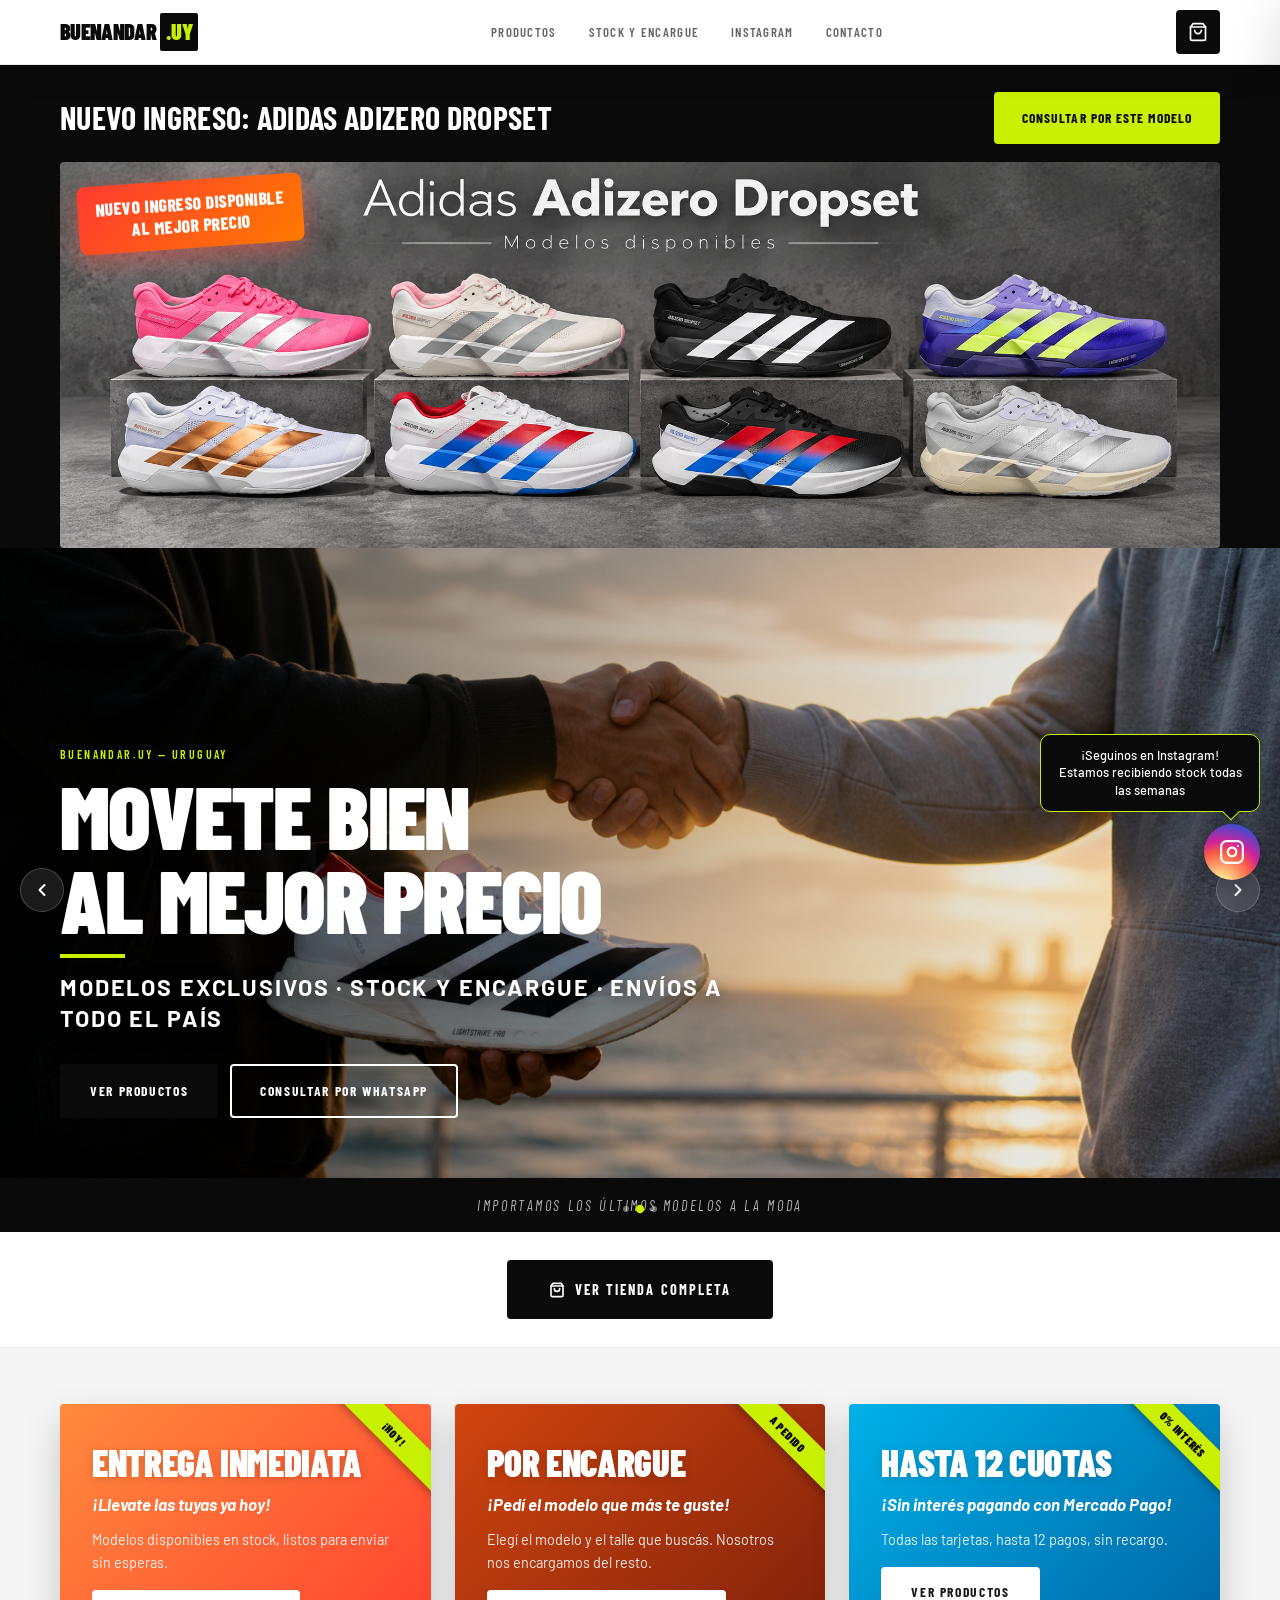
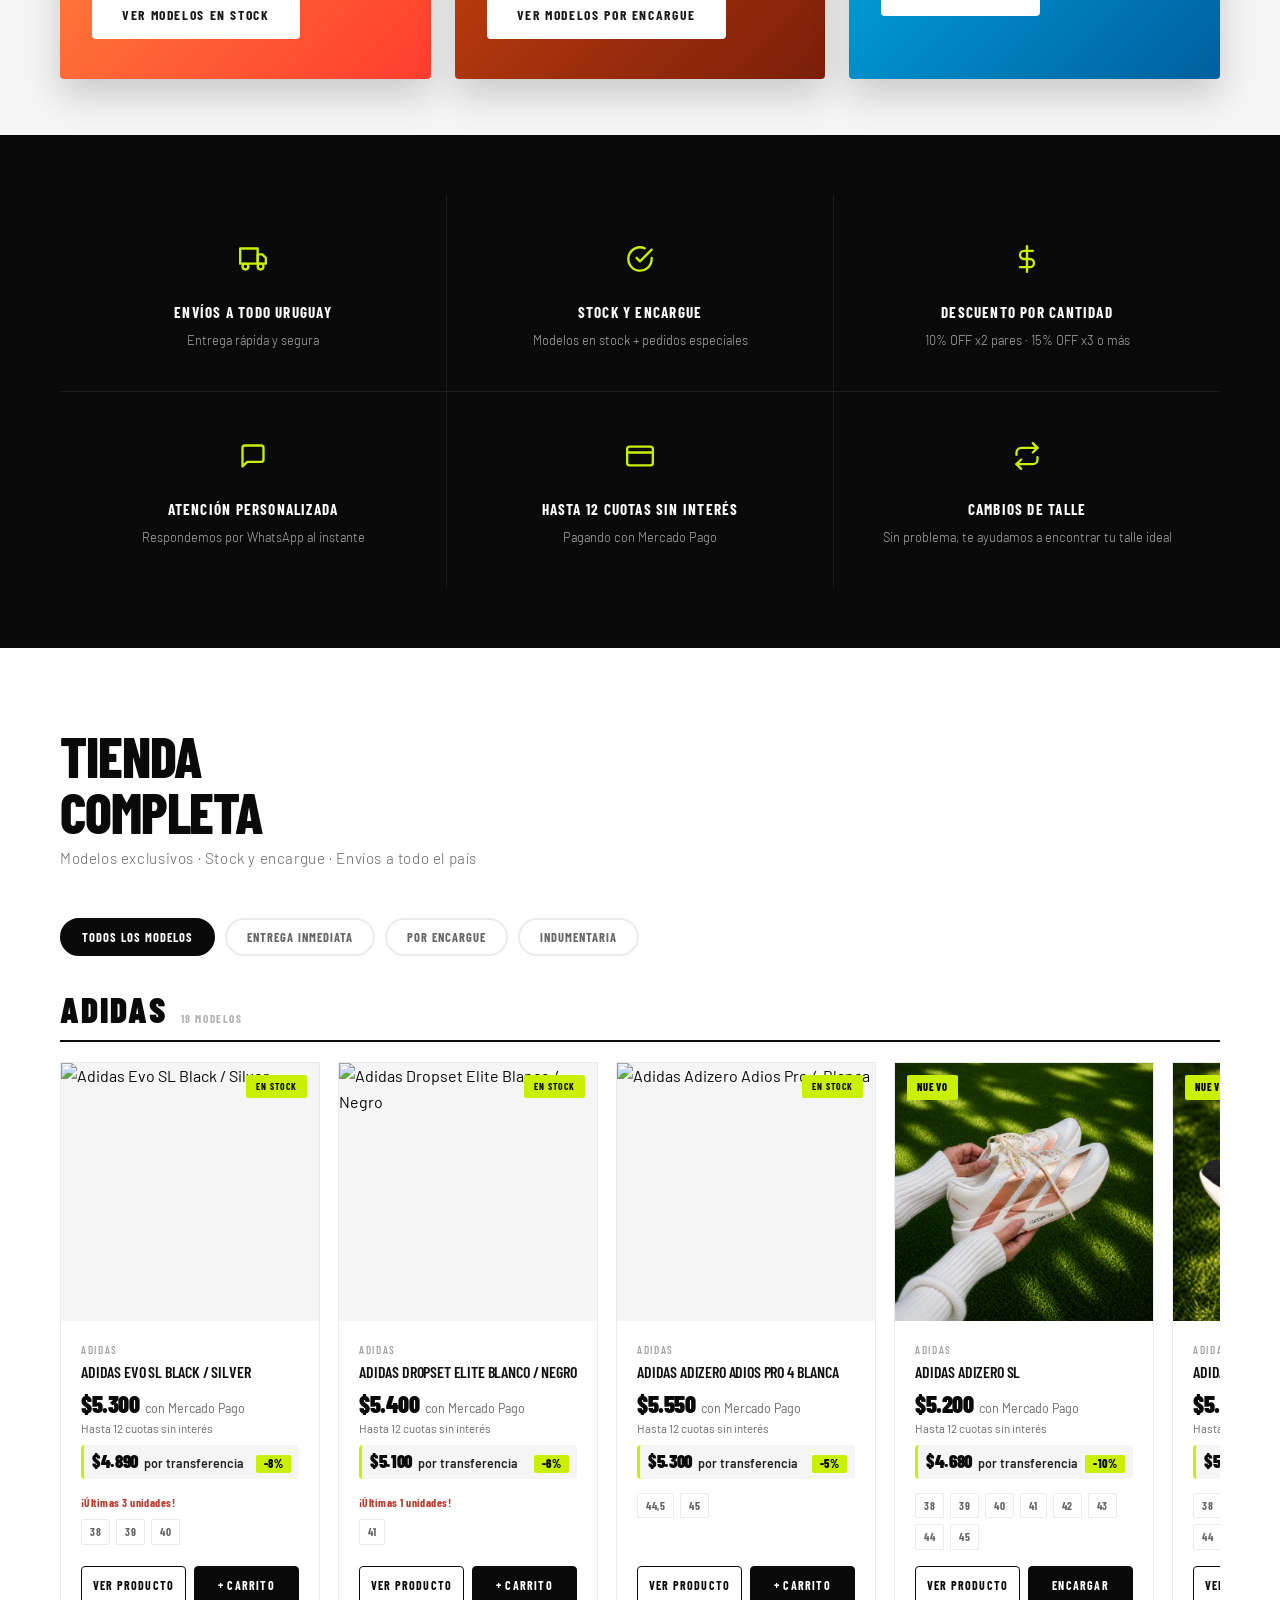
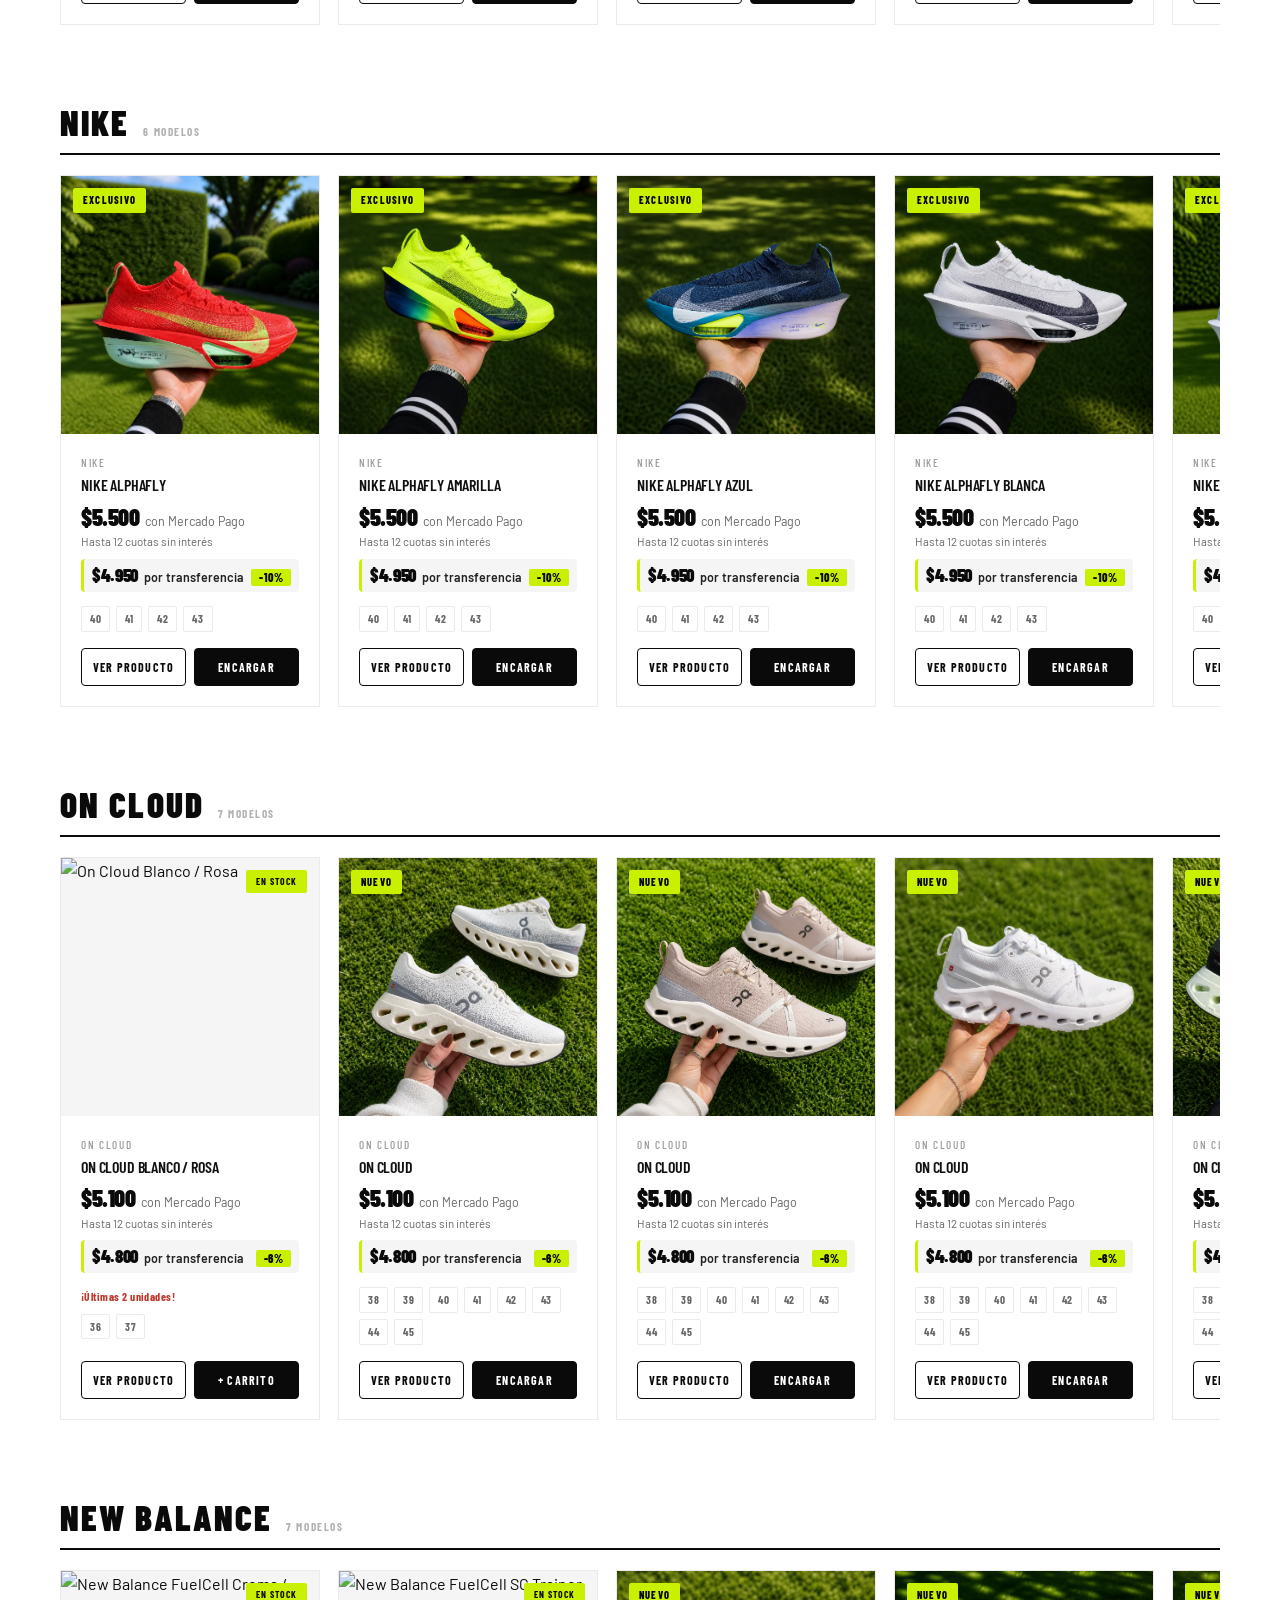
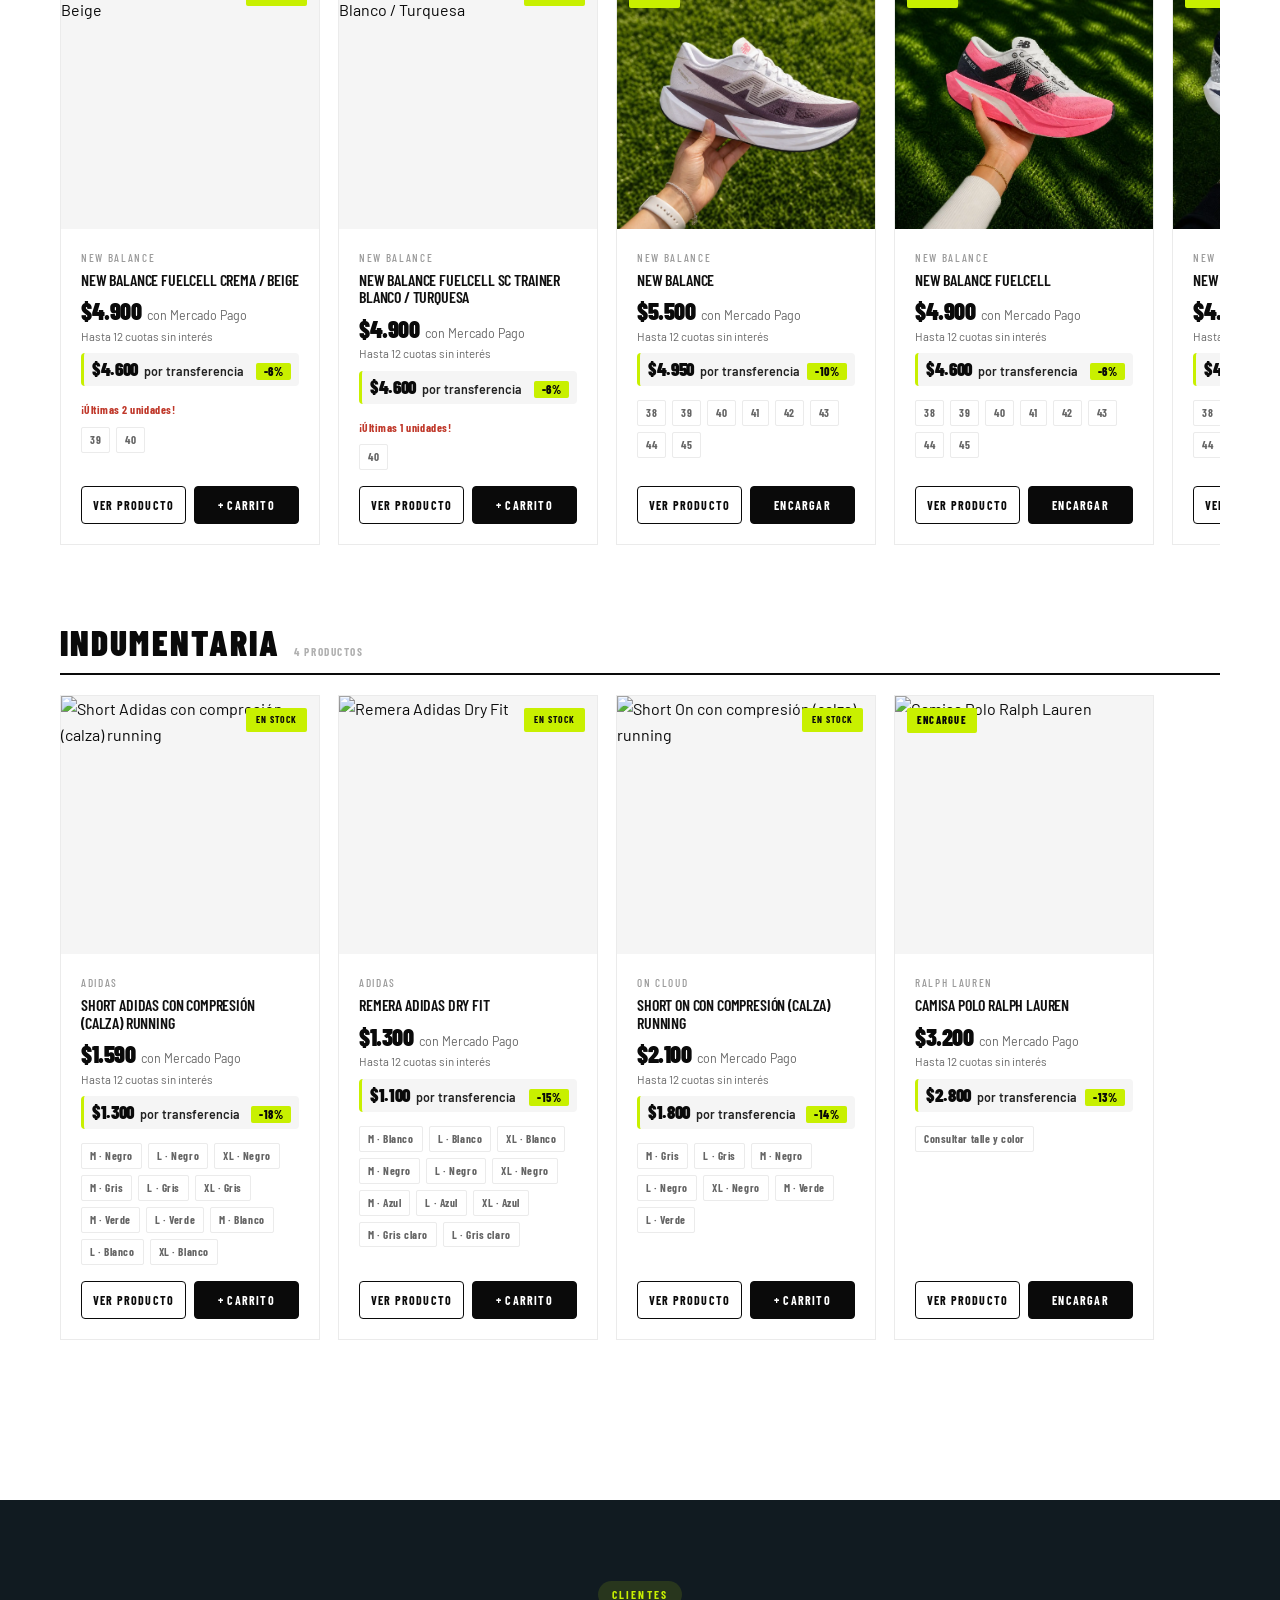
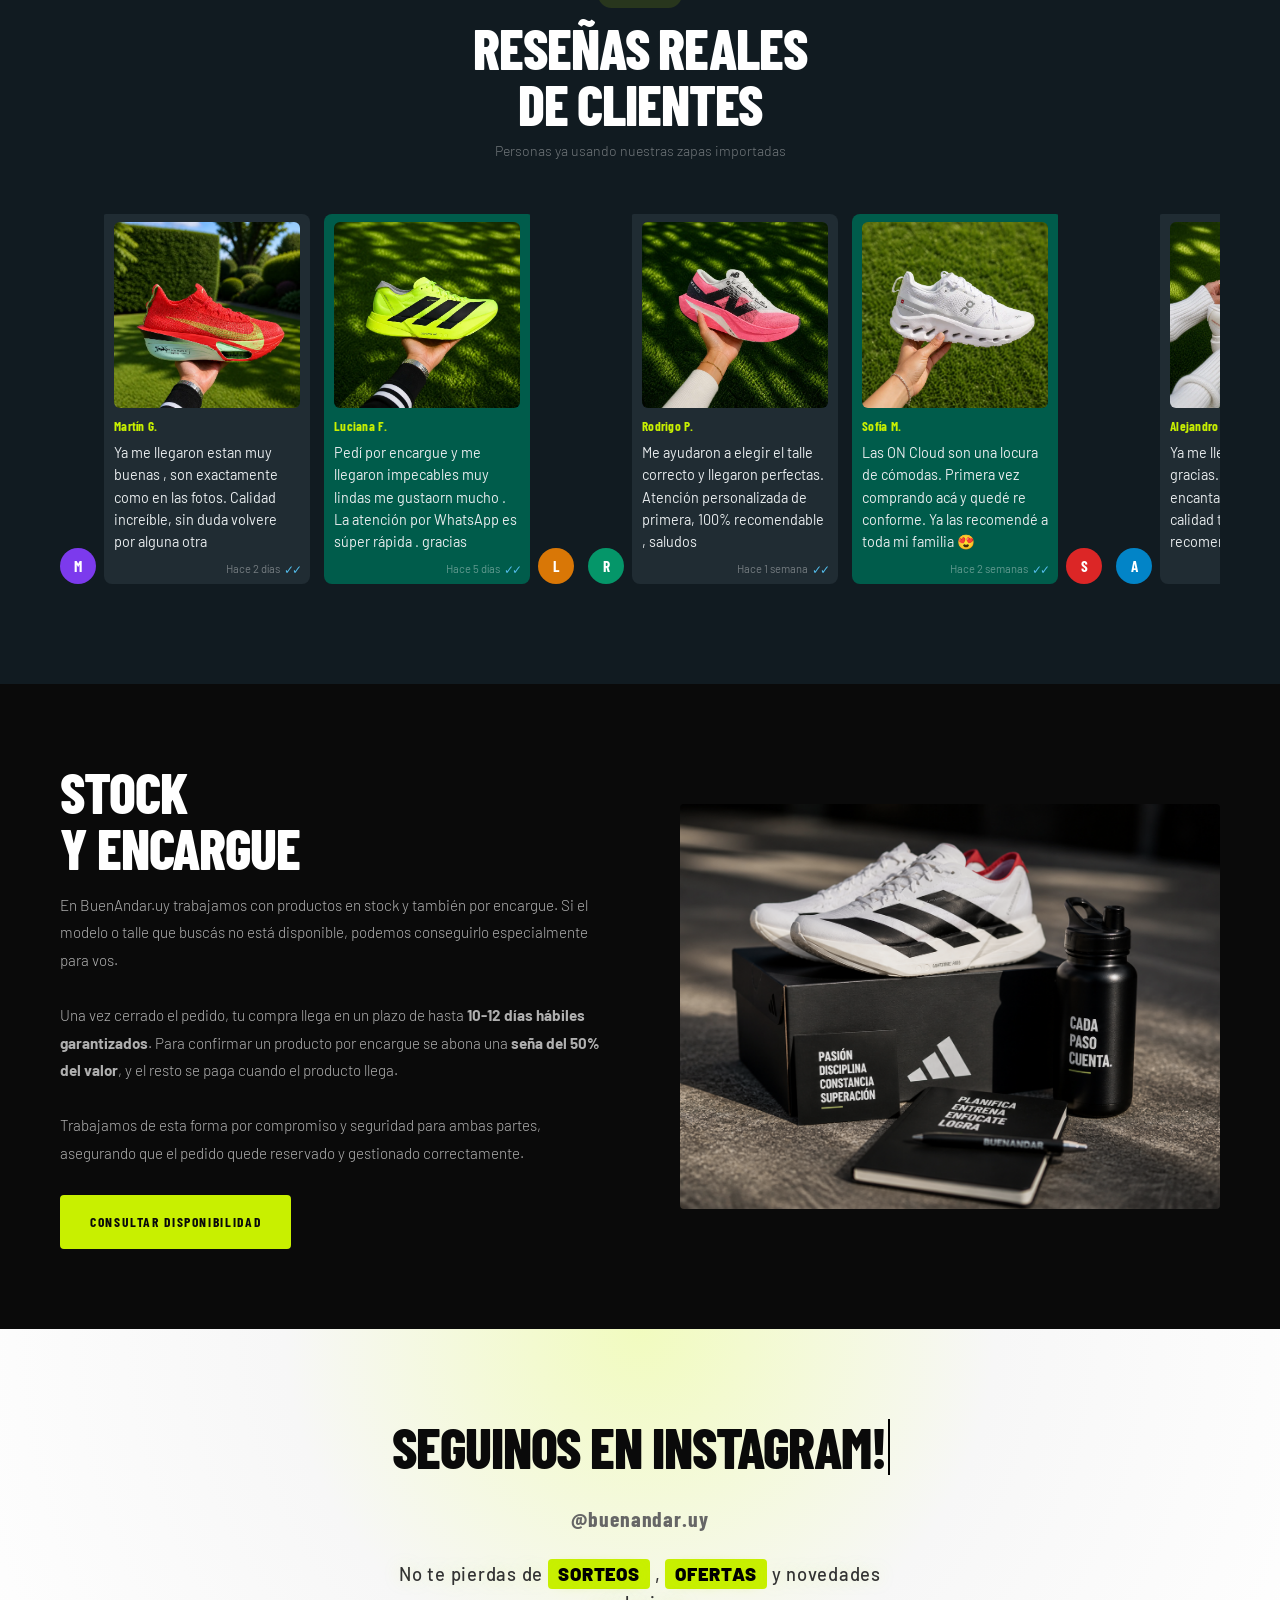
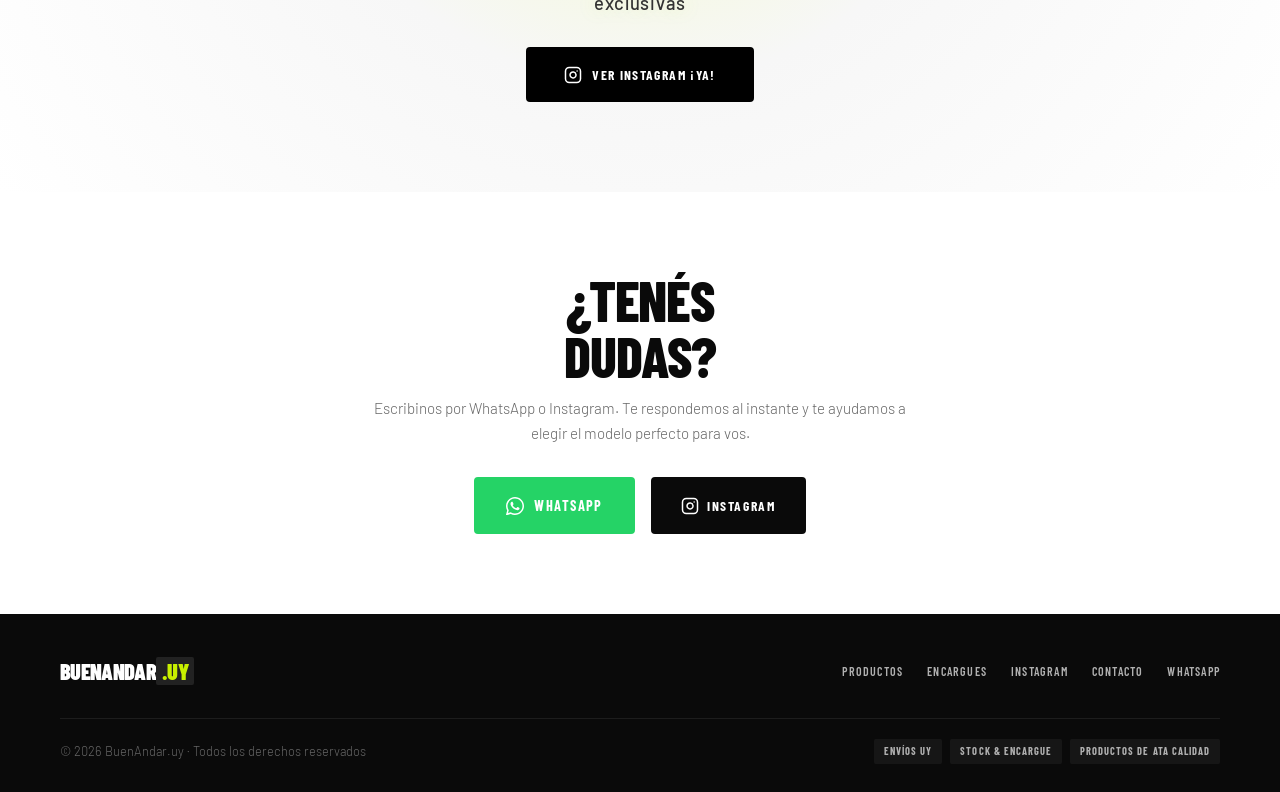
==== commit eb9459f4: "Indumentaria y stock real en la web, precios actualizados y doble precio (Mercado Pago / transferenc" ====
--- a/index.html
+++ b/index.html
@@ -289,6 +289,7 @@
         <button type="button" class="product-filter-tab active" data-filter="all" onclick="setFilter('all')">Todos los modelos</button>
         <button type="button" class="product-filter-tab" data-filter="stock" onclick="setFilter('stock')">Entrega inmediata</button>
         <button type="button" class="product-filter-tab" data-filter="preorder" onclick="setFilter('preorder')">Por encargue</button>
+        <button type="button" class="product-filter-tab" data-filter="indumentaria" onclick="setFilter('indumentaria')">Indumentaria</button>
       </div>
 
       <!-- Las secciones por marca se generan automáticamente desde script.js -->
--- a/style.css
+++ b/style.css
@@ -2727,4 +2727,37 @@
   #checkout-section { padding: 100px 0 60px; }
   .order-confirmed { padding: 32px 20px; }
   .checkout-radio-body { flex-direction: row; }
-}+}
+/* ── Precios: Mercado Pago (normal) + transferencia ─────────── */
+.price-block { margin-bottom: 14px; display: flex; flex-direction: column; gap: 4px; }
+.price-line { display: flex; align-items: baseline; flex-wrap: wrap; gap: 6px; line-height: 1.1; }
+.price-amount { font-family: var(--font-display); font-weight: 900; letter-spacing: -0.02em; color: var(--black); }
+.price-label { font-size: 0.78rem; color: var(--gray-600); }
+.price-line--mp .price-amount { font-size: 1.5rem; }
+.price-installments { font-size: 0.72rem; color: var(--gray-600); margin-top: -2px; }
+.price-line--transfer {
+  margin-top: 4px;
+  padding: 6px 8px;
+  background: var(--gray-100);
+  border-left: 3px solid var(--lime);
+  border-radius: var(--radius);
+}
+.price-line--transfer .price-amount { font-size: 1.15rem; }
+.price-line--transfer .price-label { color: var(--gray-800); font-weight: 600; }
+.price-discount-pill {
+  margin-left: auto;
+  background: var(--lime);
+  color: var(--black);
+  font-family: var(--font-display);
+  font-size: 0.75rem;
+  font-weight: 800;
+  padding: 2px 8px;
+  border-radius: 2px;
+  letter-spacing: 0.04em;
+}
+.price-block--modal .price-line--mp .price-amount { font-size: 2rem; }
+.price-block--modal .price-line--transfer .price-amount { font-size: 1.5rem; }
+.price-block--modal .price-label { font-size: 0.9rem; }
+.modal-price .price-block { font-size: 1rem; letter-spacing: 0; }
+.cart-item-transfer { font-size: 0.72rem; color: var(--gray-800); font-weight: 600; margin-top: 2px; }
+.modal-related-price { font-size: 0.72rem; }
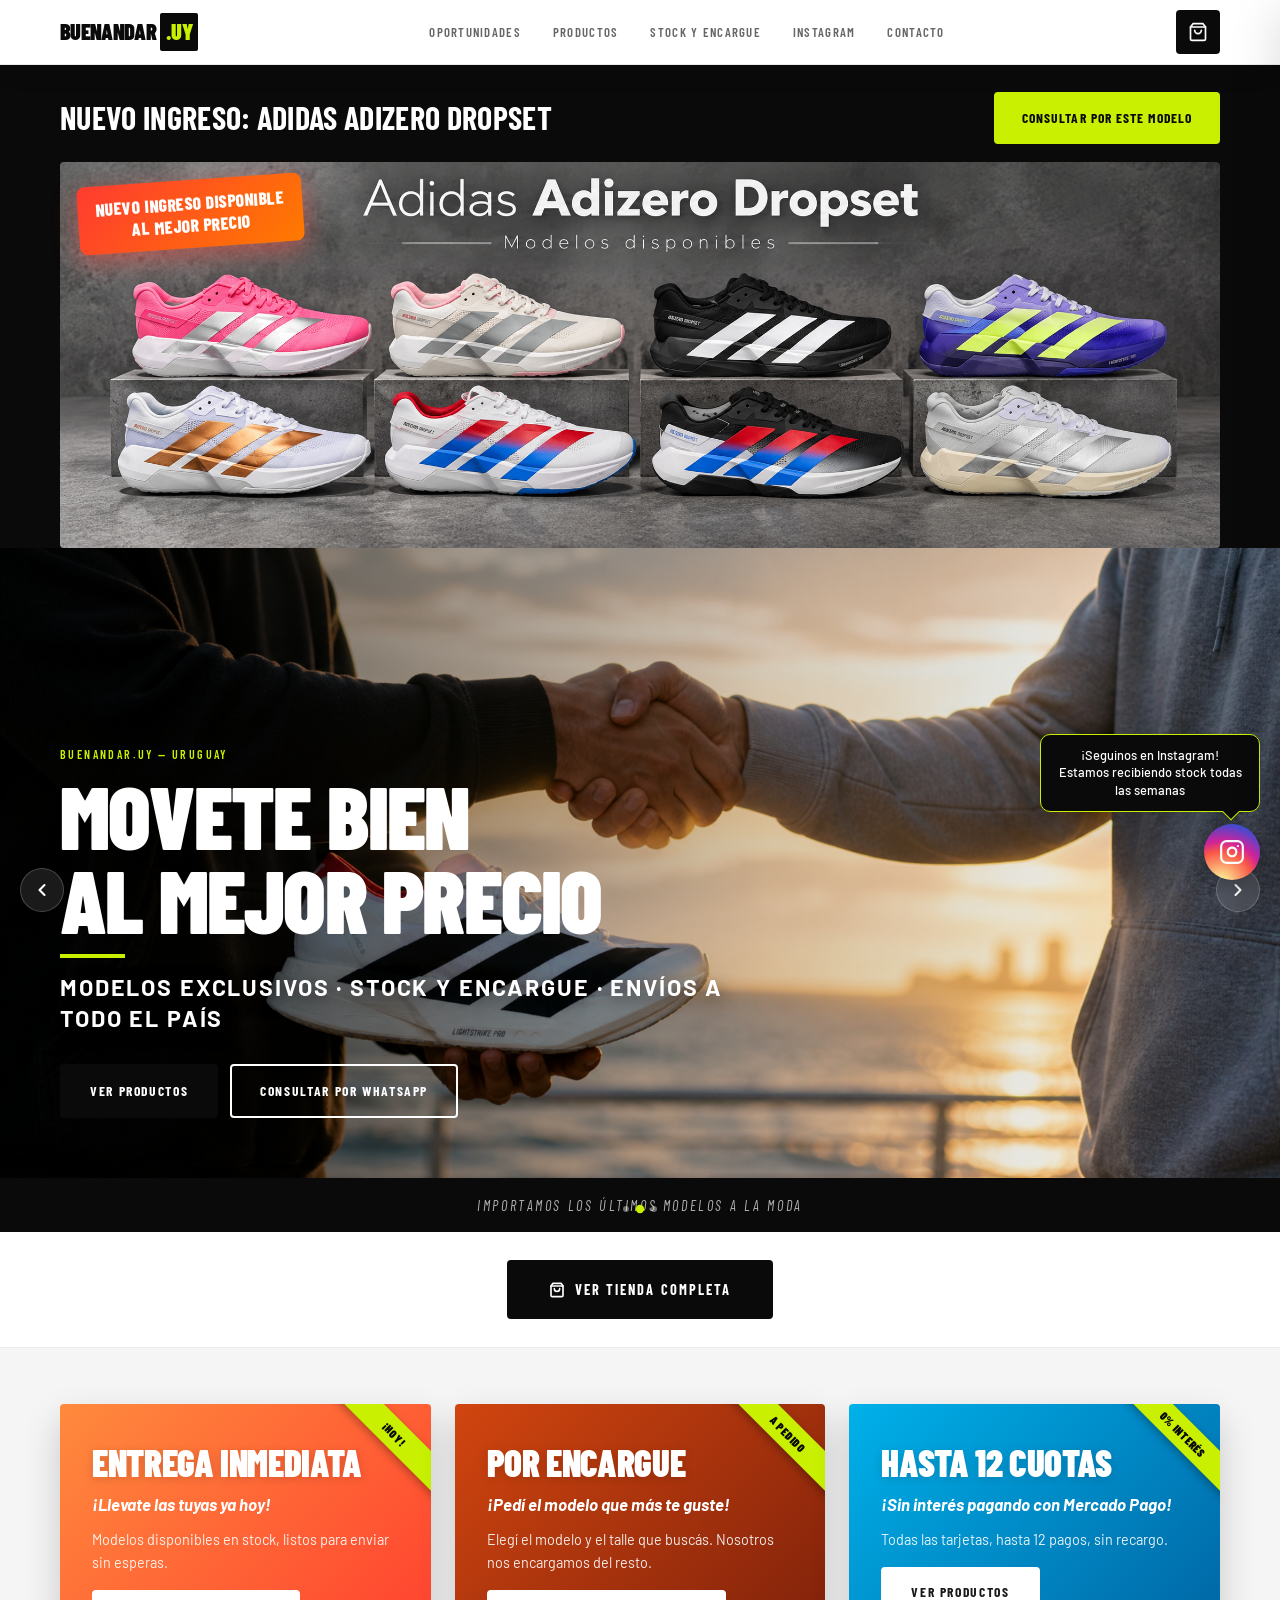
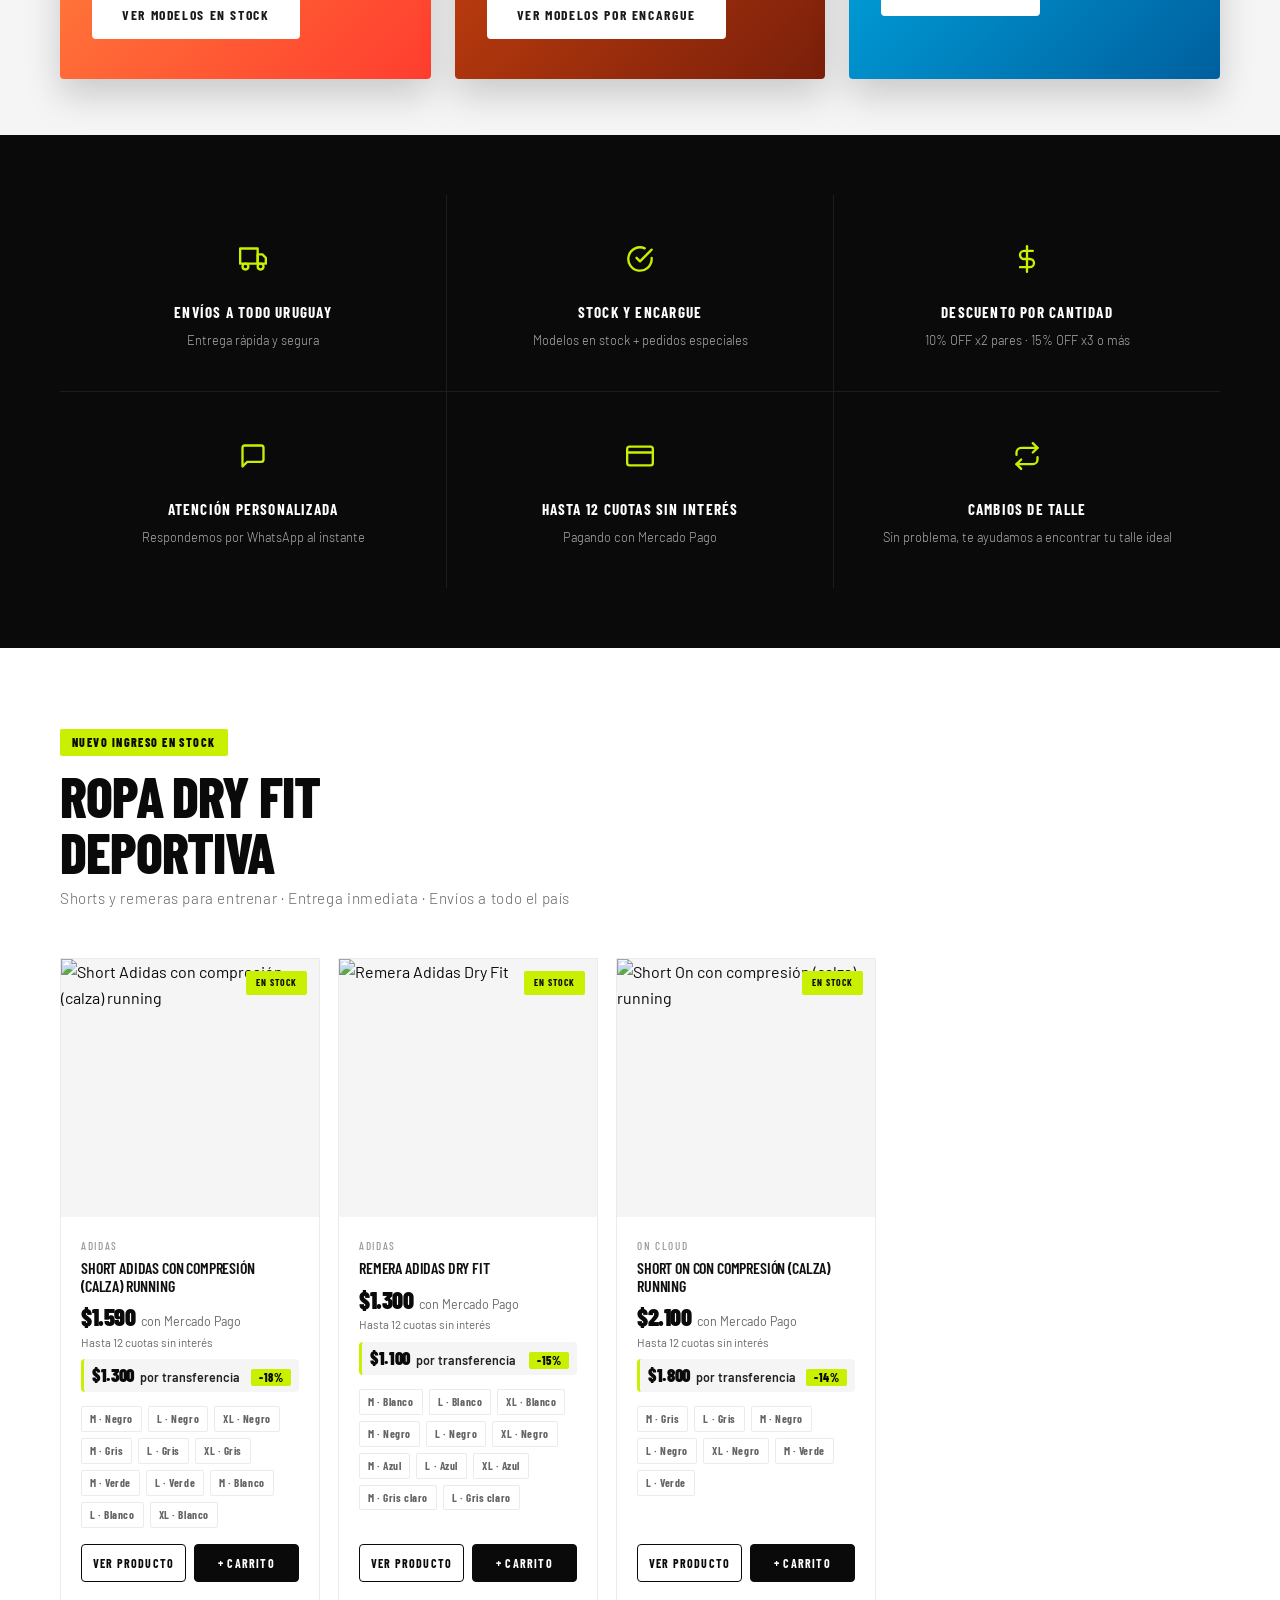
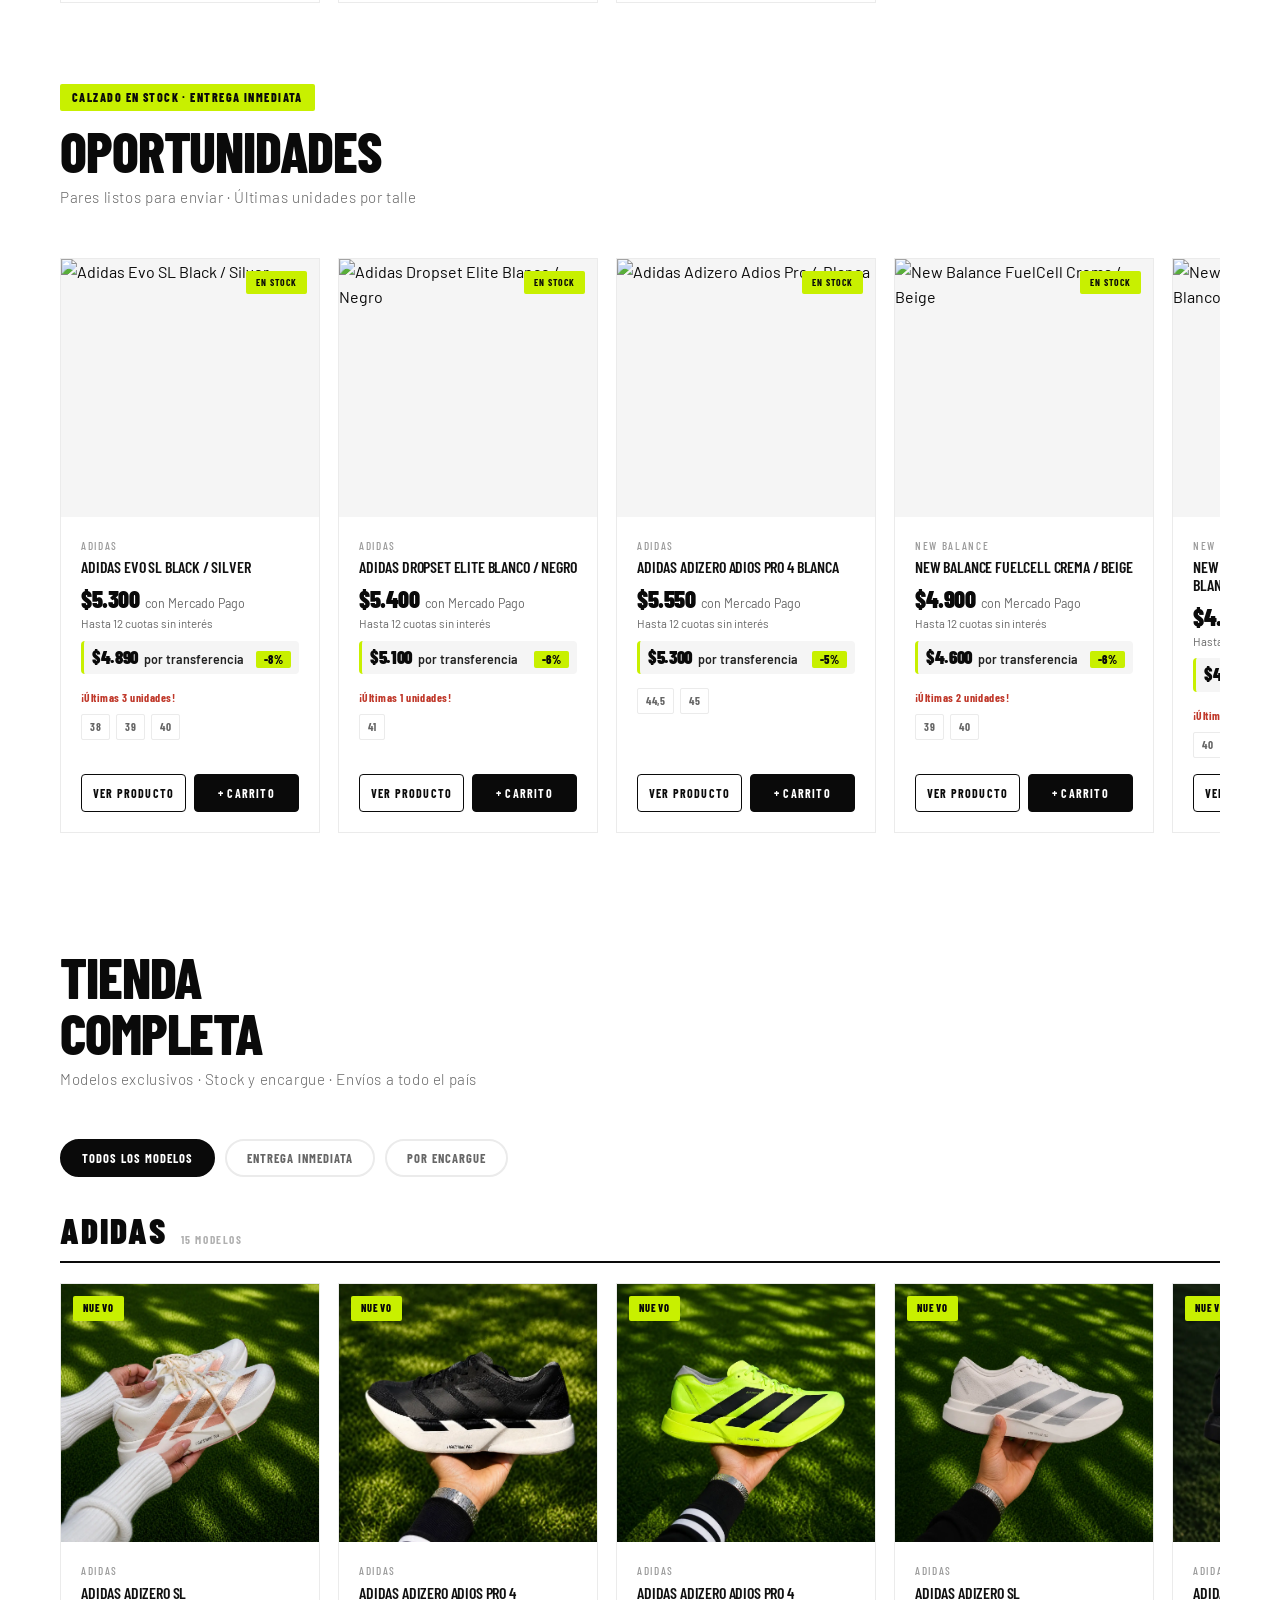
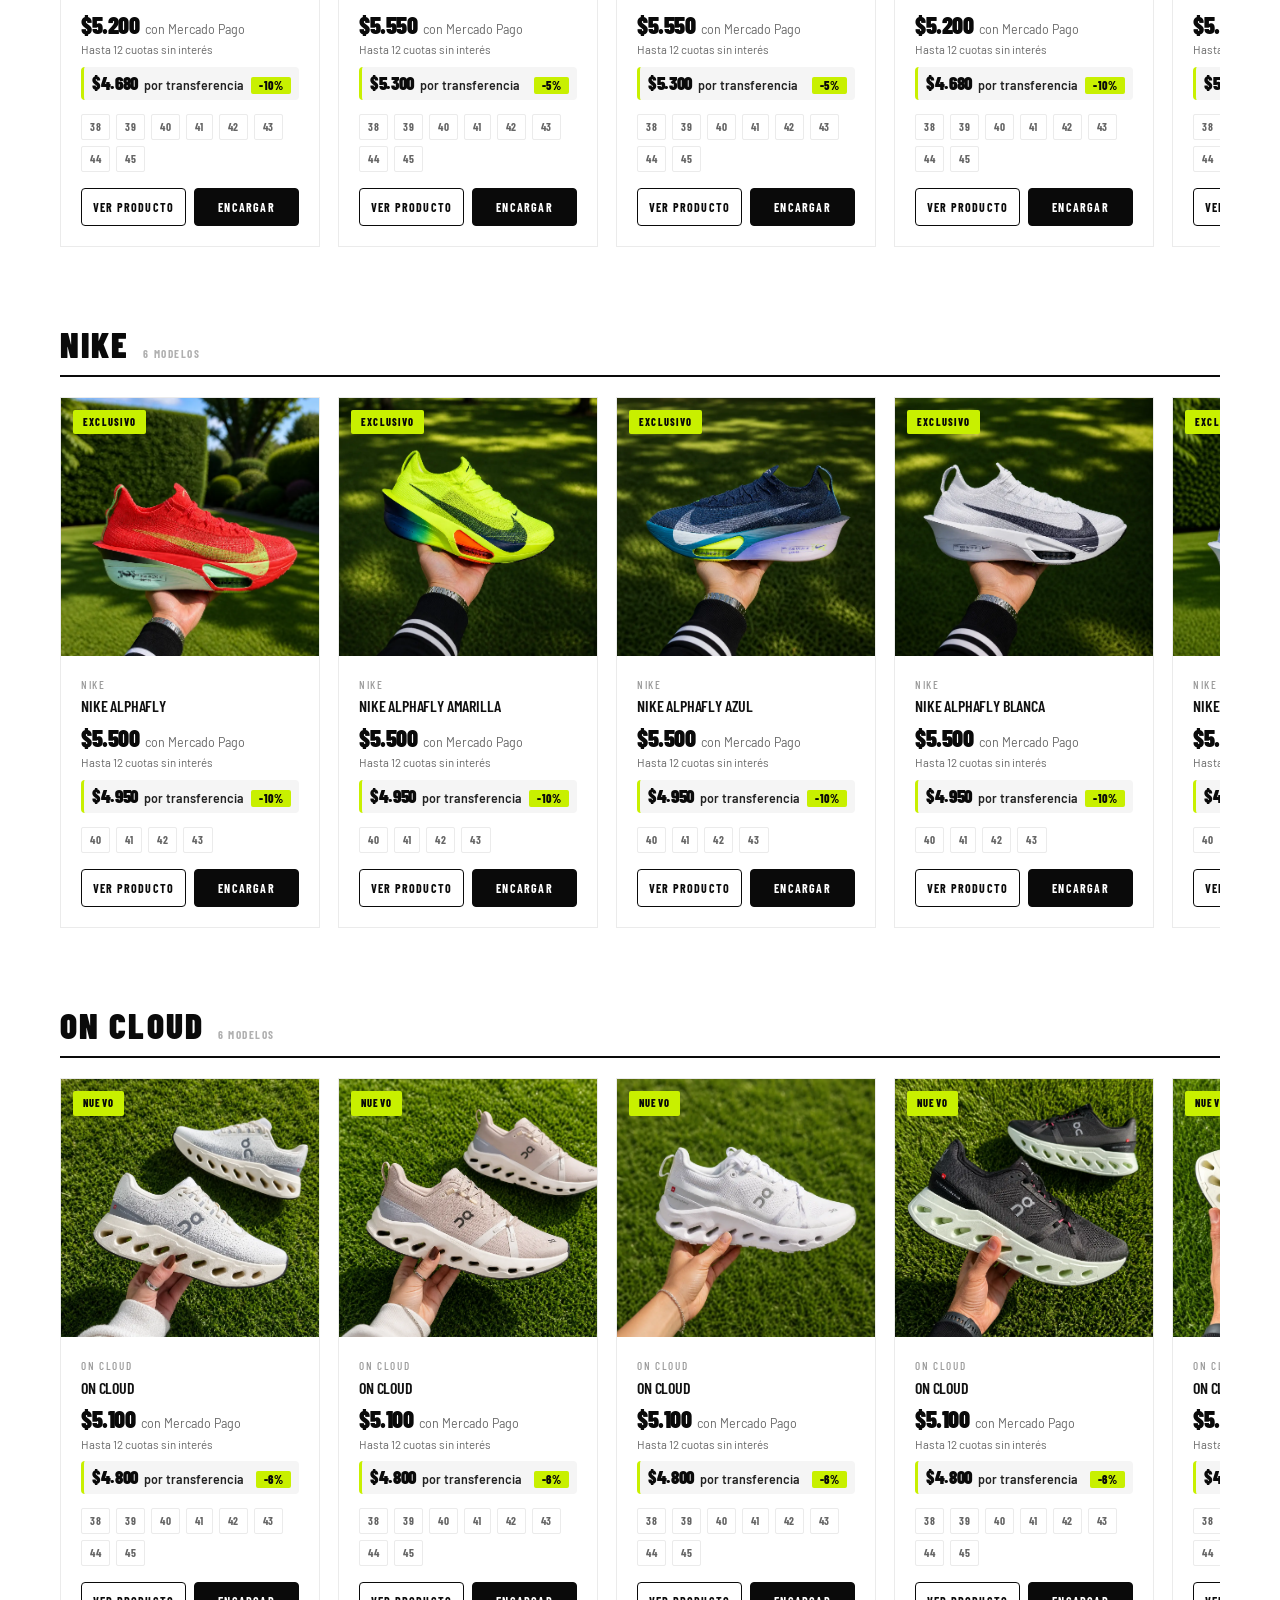
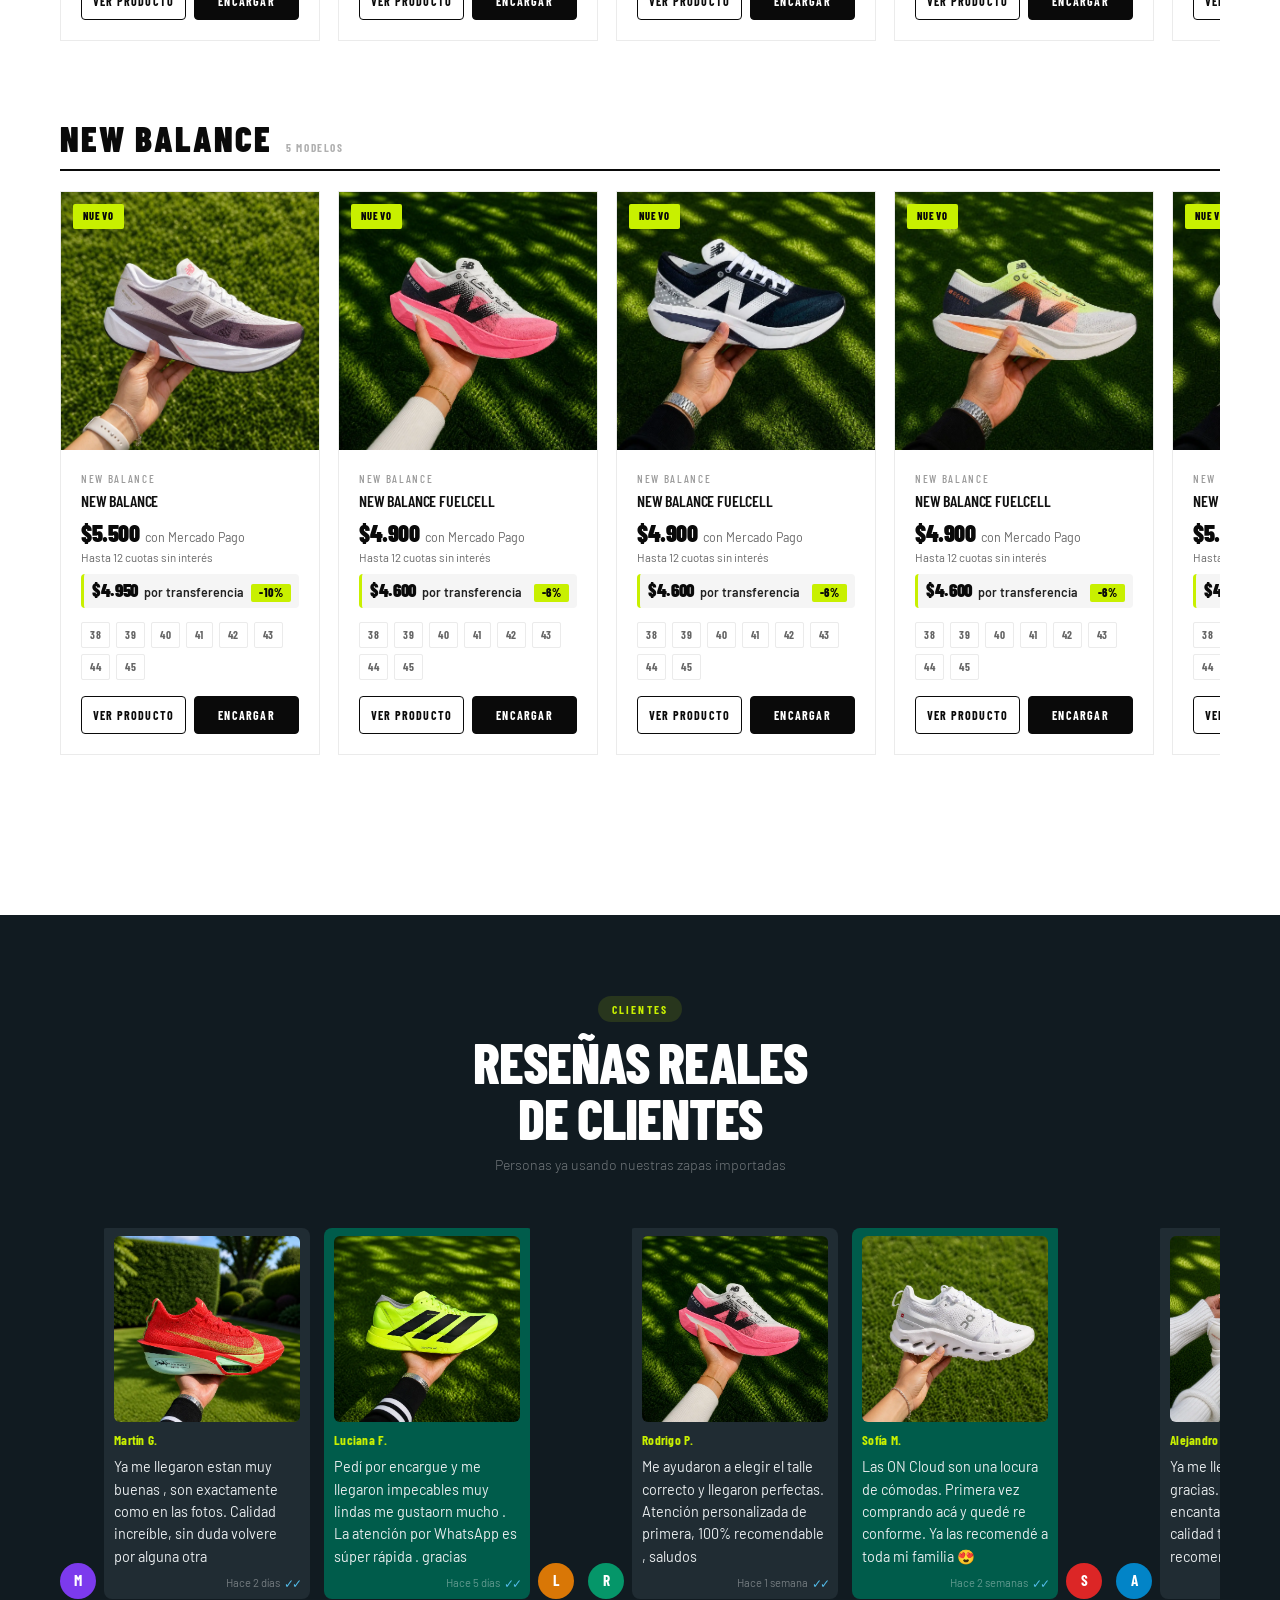
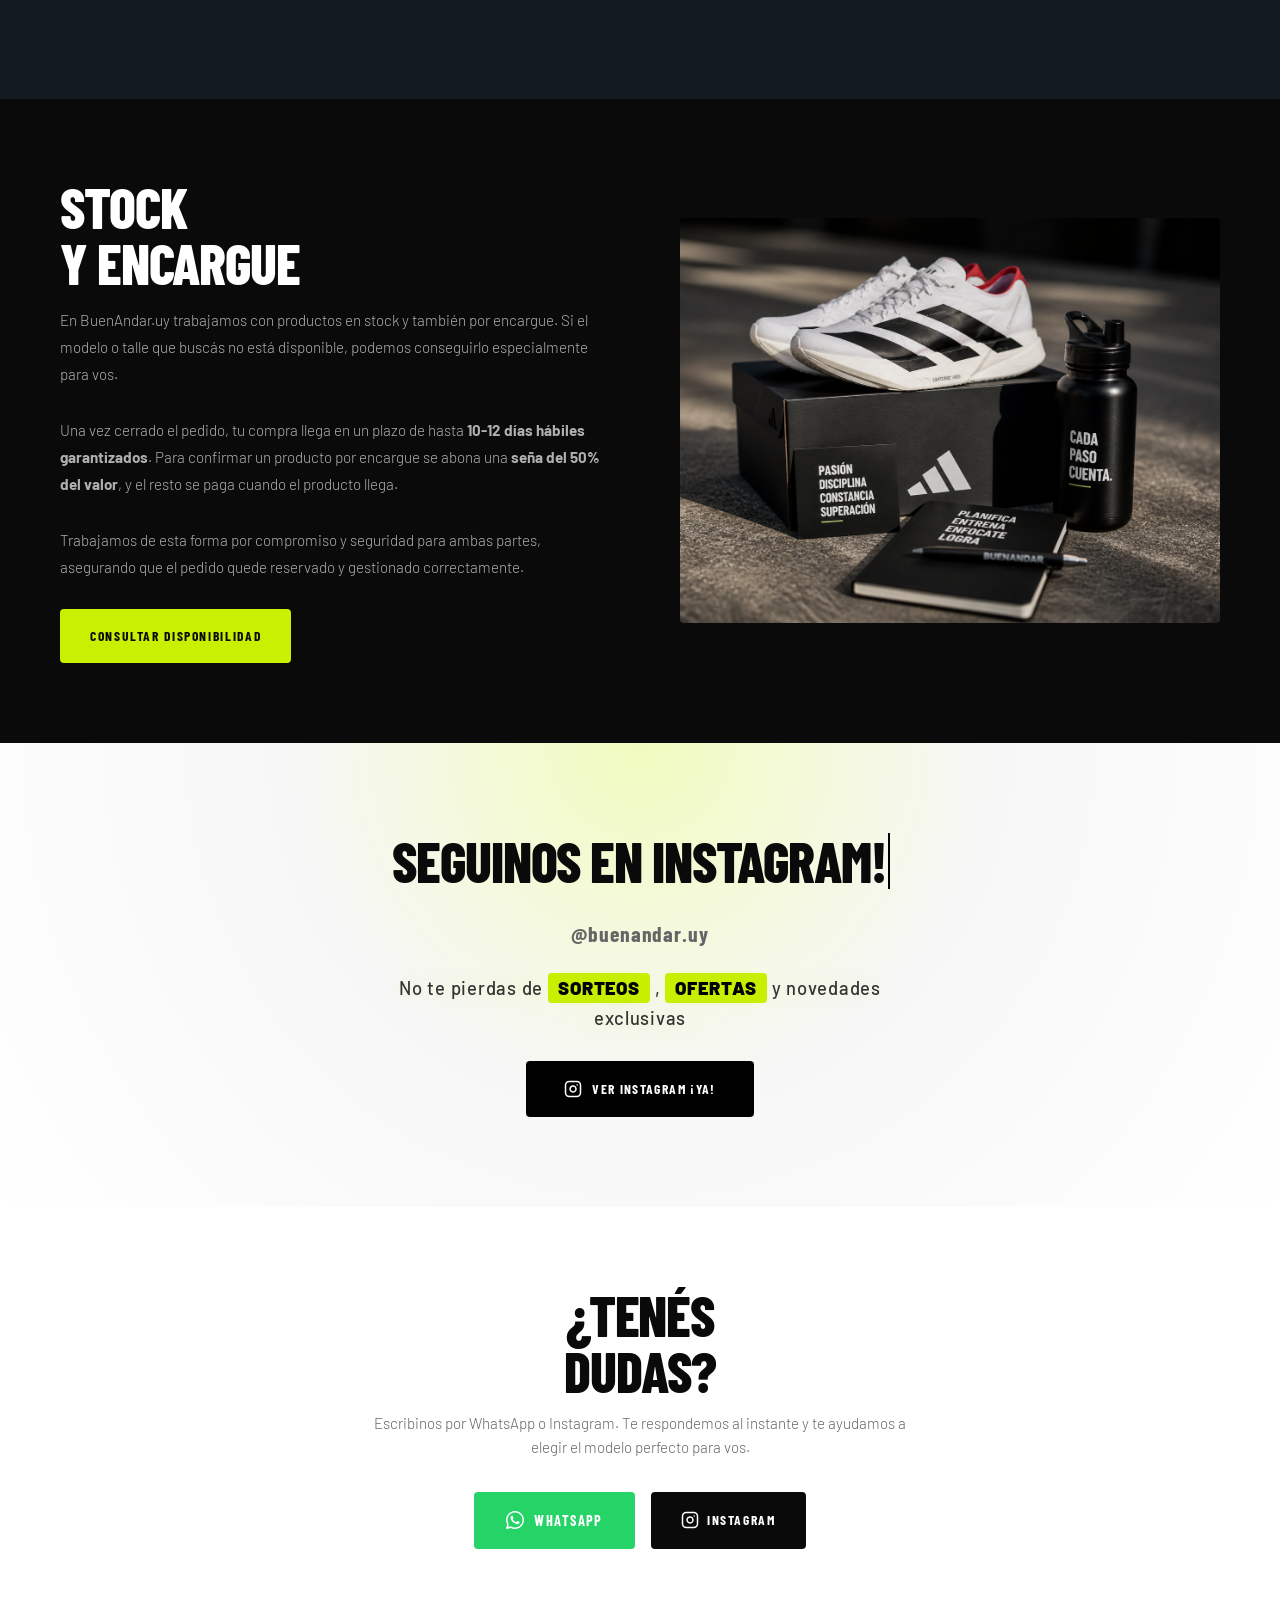
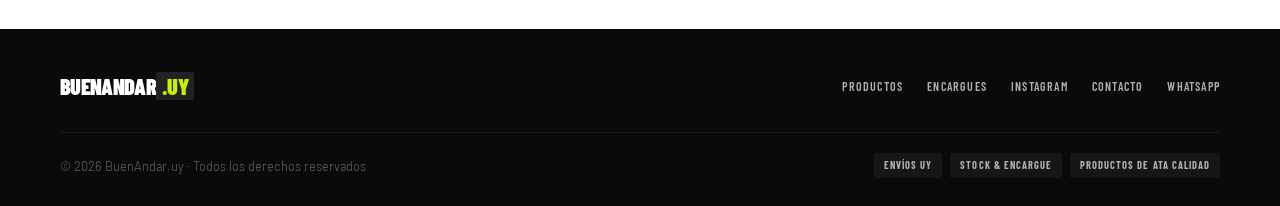
==== commit 4b33f905: "Sección aparte: Ropa Dry Fit deportiva (primero) y Oportunidades; sin camisa Ralph Lauren - Lo nuevo" ====
--- a/index.html
+++ b/index.html
@@ -61,6 +61,7 @@
 
         <!-- Nav desktop -->
         <nav class="nav">
+          <a href="#oportunidades">Oportunidades</a>
           <a href="#products">Productos</a>
           <a href="#encargues">Stock y Encargue</a>
           <a href="#instagram">Instagram</a>
@@ -90,6 +91,7 @@
 
   <!-- Mobile Nav -->
   <nav class="mobile-nav" id="mobileNav">
+    <a href="#oportunidades">Oportunidades</a>
     <a href="#products">Productos</a>
     <a href="#encargues">Stock y Encargue</a>
     <a href="#instagram">Instagram</a>
@@ -274,6 +276,37 @@
 
 
   <!-- ══════════════════════════════════════════════════════════
+       NUEVO INGRESO: ROPA DRY FIT + OPORTUNIDADES (calzado en stock)
+       Los productos salen de products.js (campo "section")
+  ══════════════════════════════════════════════════════════ -->
+  <section id="oportunidades" class="special-section">
+    <div class="container">
+      <div class="special-block">
+        <div class="section-header">
+          <div>
+            <div class="special-eyebrow">Nuevo ingreso en stock</div>
+            <h2 class="section-title">Ropa Dry Fit<br>deportiva</h2>
+            <p class="section-sub">Shorts y remeras para entrenar · Entrega inmediata · Envíos a todo el país</p>
+          </div>
+        </div>
+        <div class="products-carousel" id="ropaCarousel"></div>
+      </div>
+
+      <div class="special-block">
+        <div class="section-header">
+          <div>
+            <div class="special-eyebrow">Calzado en stock · Entrega inmediata</div>
+            <h2 class="section-title">Oportunidades</h2>
+            <p class="section-sub">Pares listos para enviar · Últimas unidades por talle</p>
+          </div>
+        </div>
+        <div class="products-carousel" id="oportunidadesCarousel"></div>
+      </div>
+    </div>
+  </section>
+
+
+  <!-- ══════════════════════════════════════════════════════════
        PRODUCTOS
   ══════════════════════════════════════════════════════════ -->
   <section id="products">
@@ -289,7 +322,6 @@
         <button type="button" class="product-filter-tab active" data-filter="all" onclick="setFilter('all')">Todos los modelos</button>
         <button type="button" class="product-filter-tab" data-filter="stock" onclick="setFilter('stock')">Entrega inmediata</button>
         <button type="button" class="product-filter-tab" data-filter="preorder" onclick="setFilter('preorder')">Por encargue</button>
-        <button type="button" class="product-filter-tab" data-filter="indumentaria" onclick="setFilter('indumentaria')">Indumentaria</button>
       </div>
 
       <!-- Las secciones por marca se generan automáticamente desde script.js -->
--- a/style.css
+++ b/style.css
@@ -2761,3 +2761,21 @@
 .modal-price .price-block { font-size: 1rem; letter-spacing: 0; }
 .cart-item-transfer { font-size: 0.72rem; color: var(--gray-800); font-weight: 600; margin-top: 2px; }
 .modal-related-price { font-size: 0.72rem; }
+
+/* ── Sección aparte: Ropa Dry Fit + Oportunidades ───────────── */
+.special-section { padding: 80px 0 20px; }
+.special-block + .special-block { margin-top: 64px; }
+.special-eyebrow {
+  display: inline-block;
+  background: var(--lime);
+  color: var(--black);
+  font-family: var(--font-display);
+  font-size: 0.75rem;
+  font-weight: 800;
+  letter-spacing: 0.12em;
+  text-transform: uppercase;
+  padding: 4px 12px;
+  border-radius: 2px;
+  margin-bottom: 12px;
+}
+.special-section .section-title { text-transform: uppercase; }
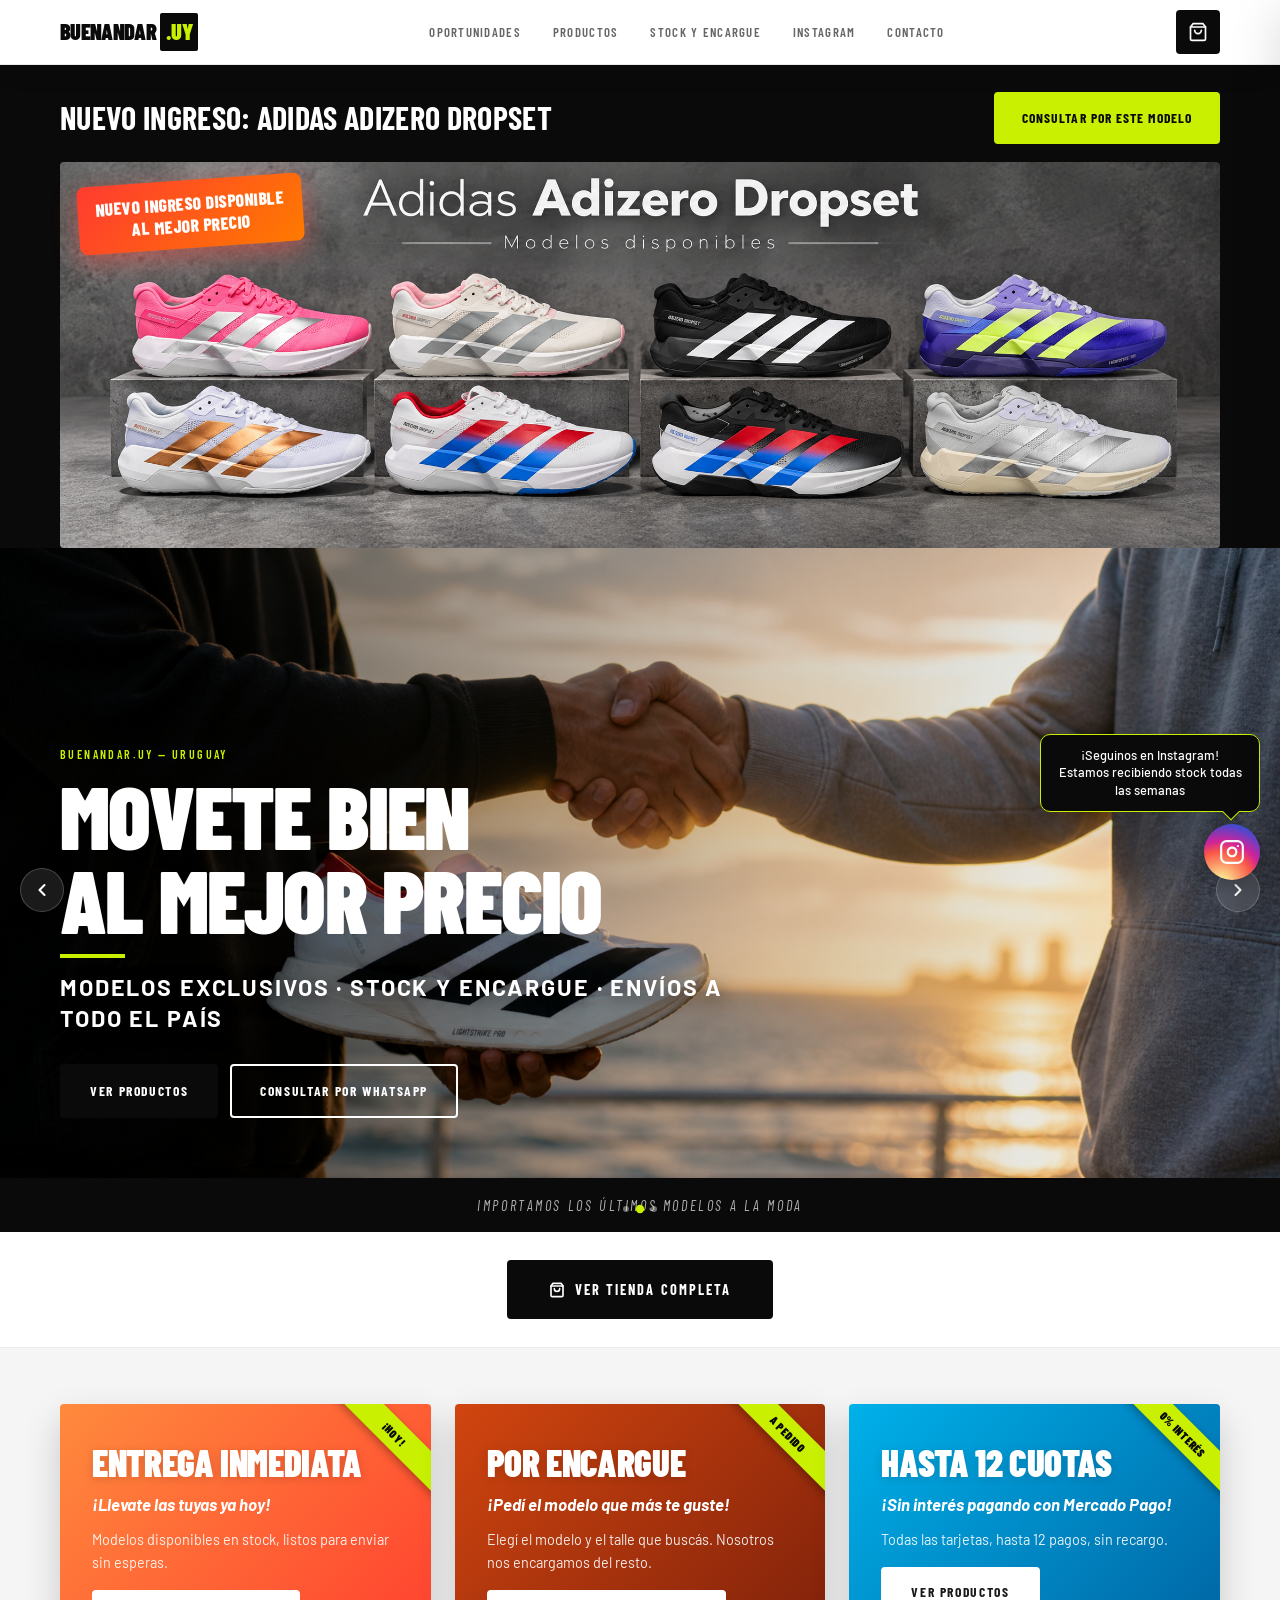
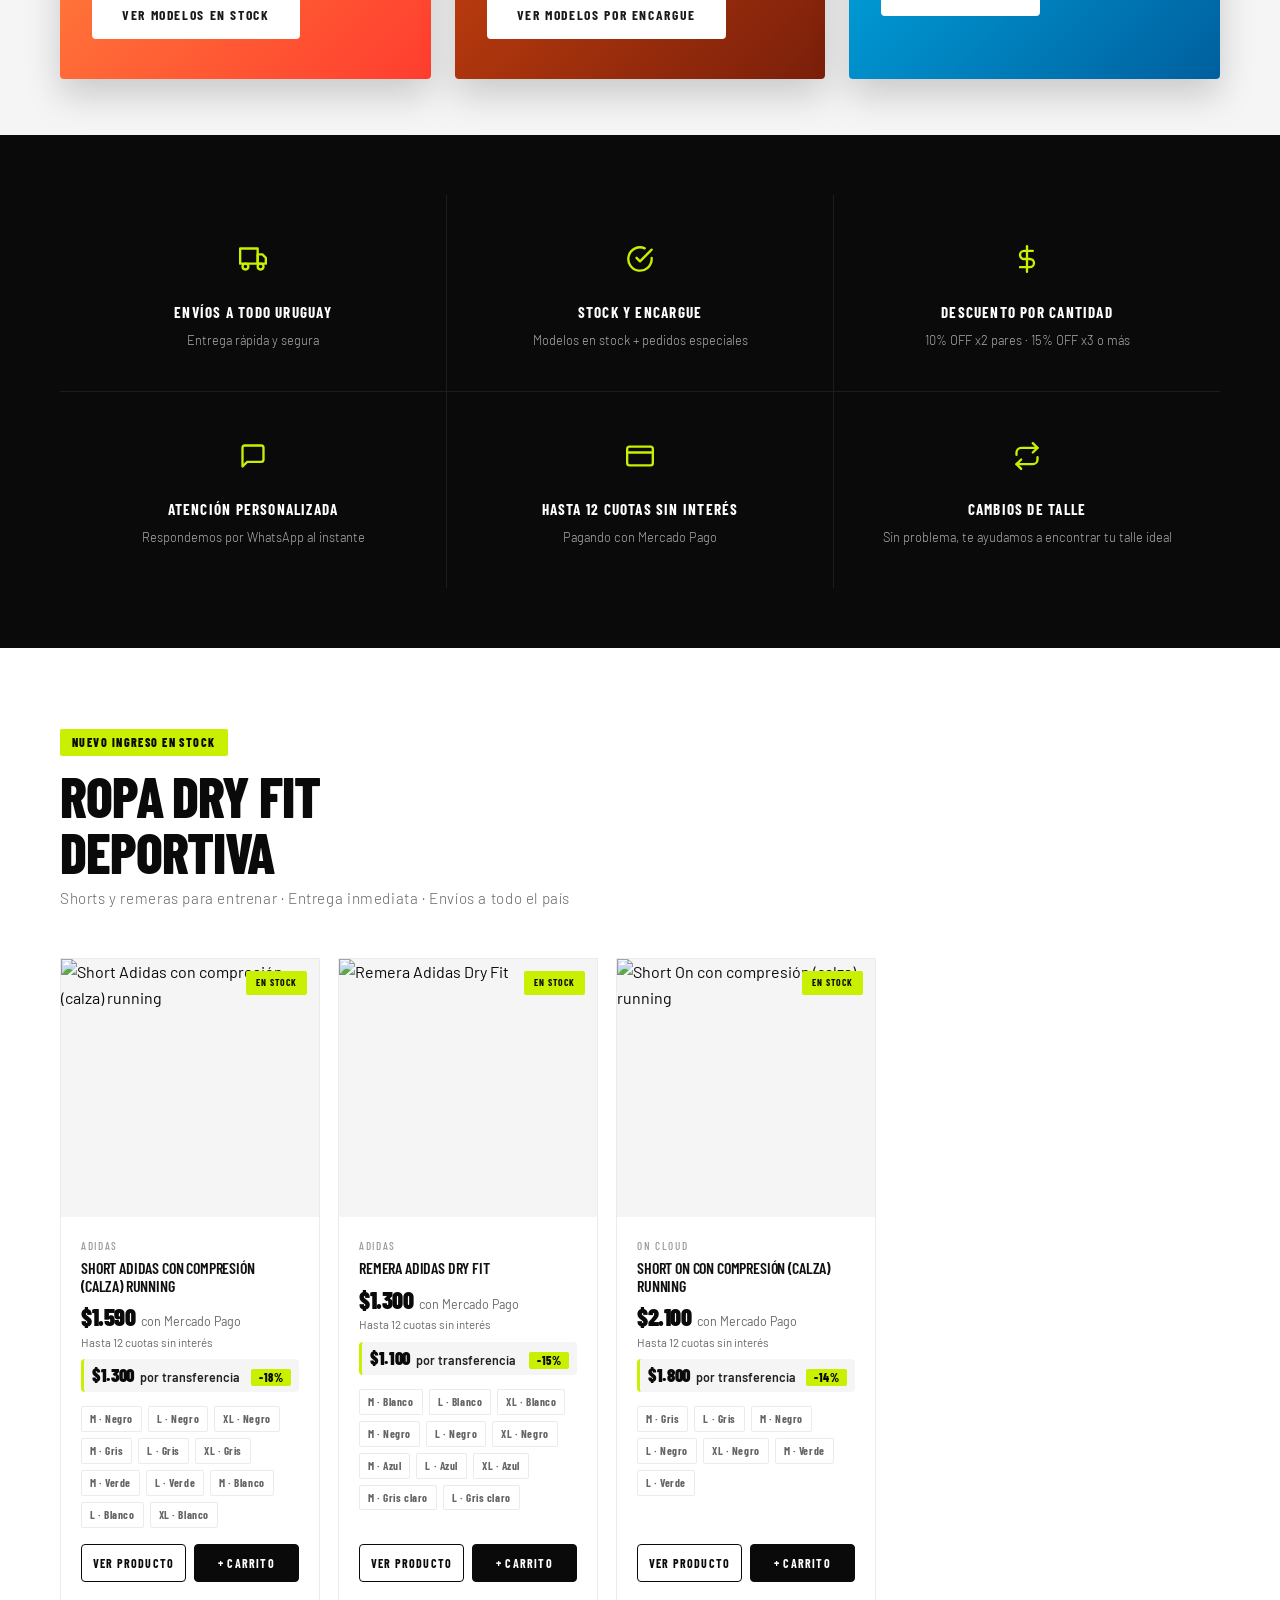
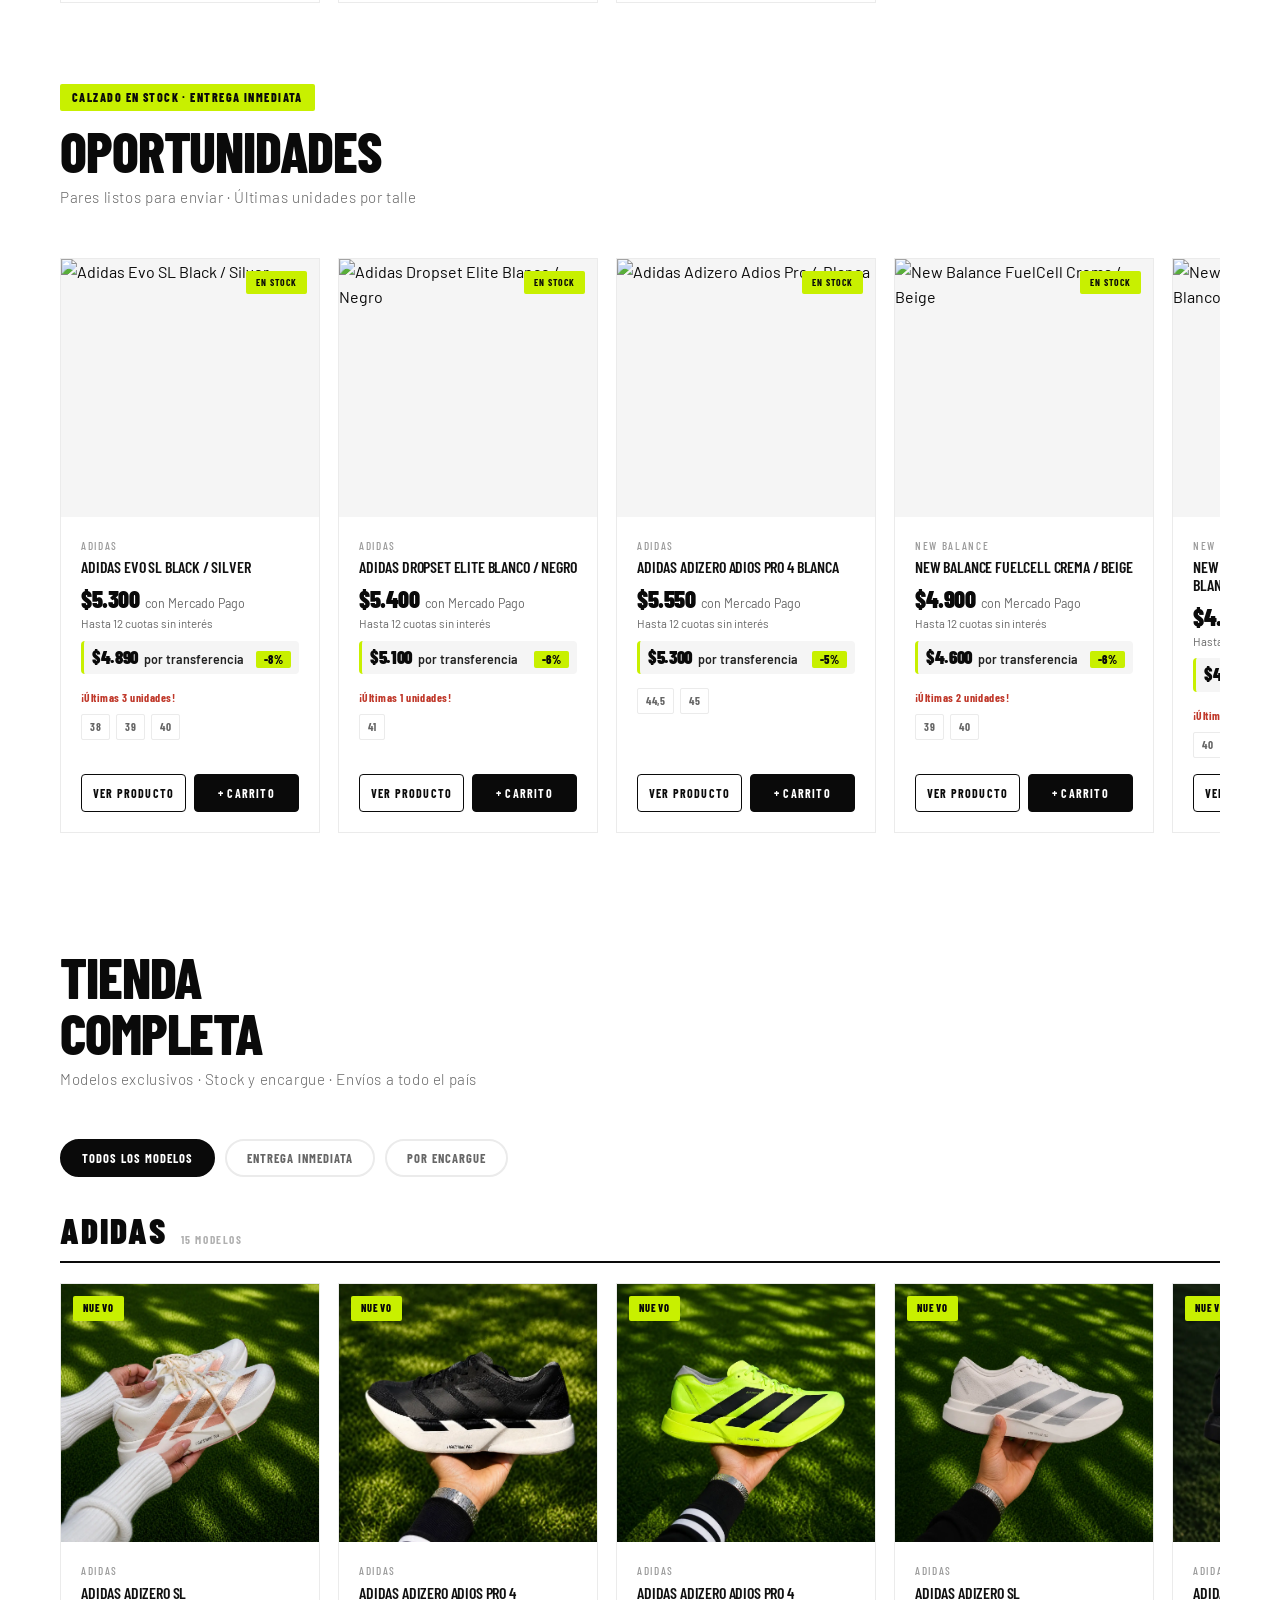
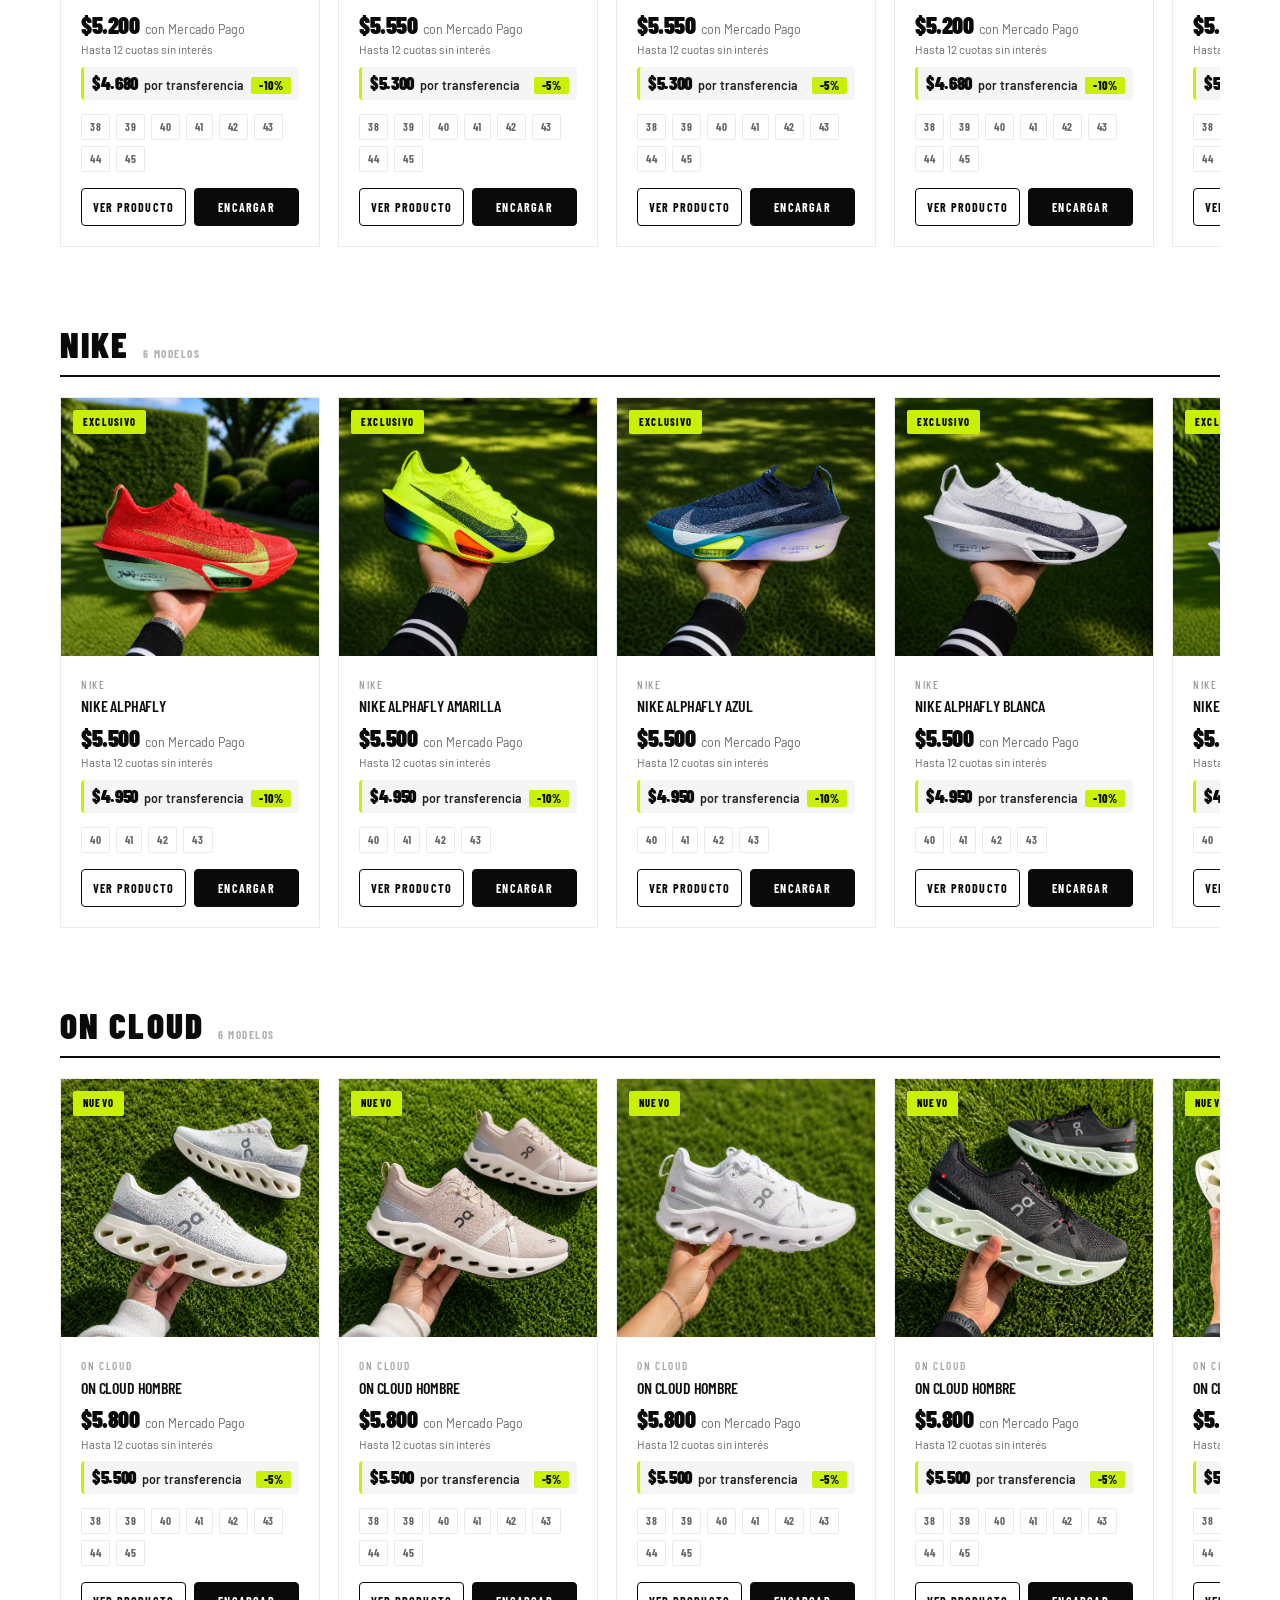
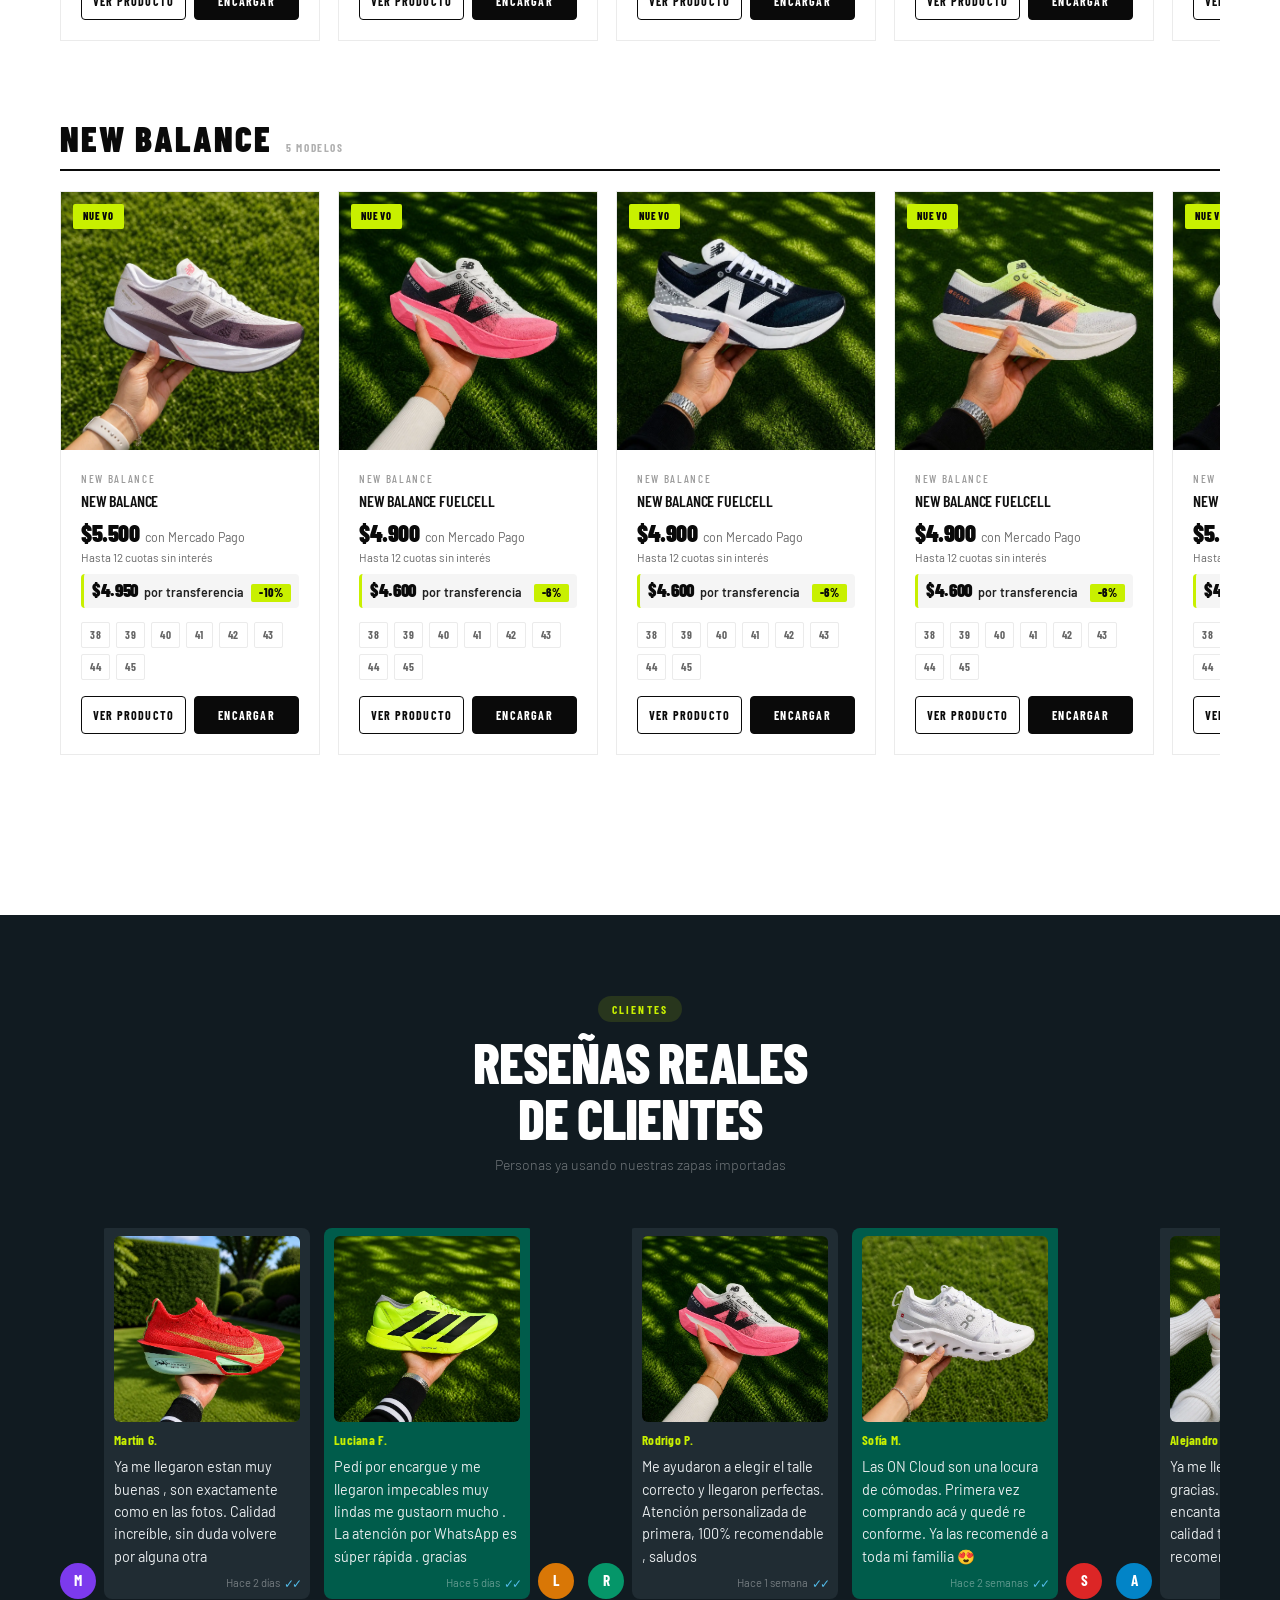
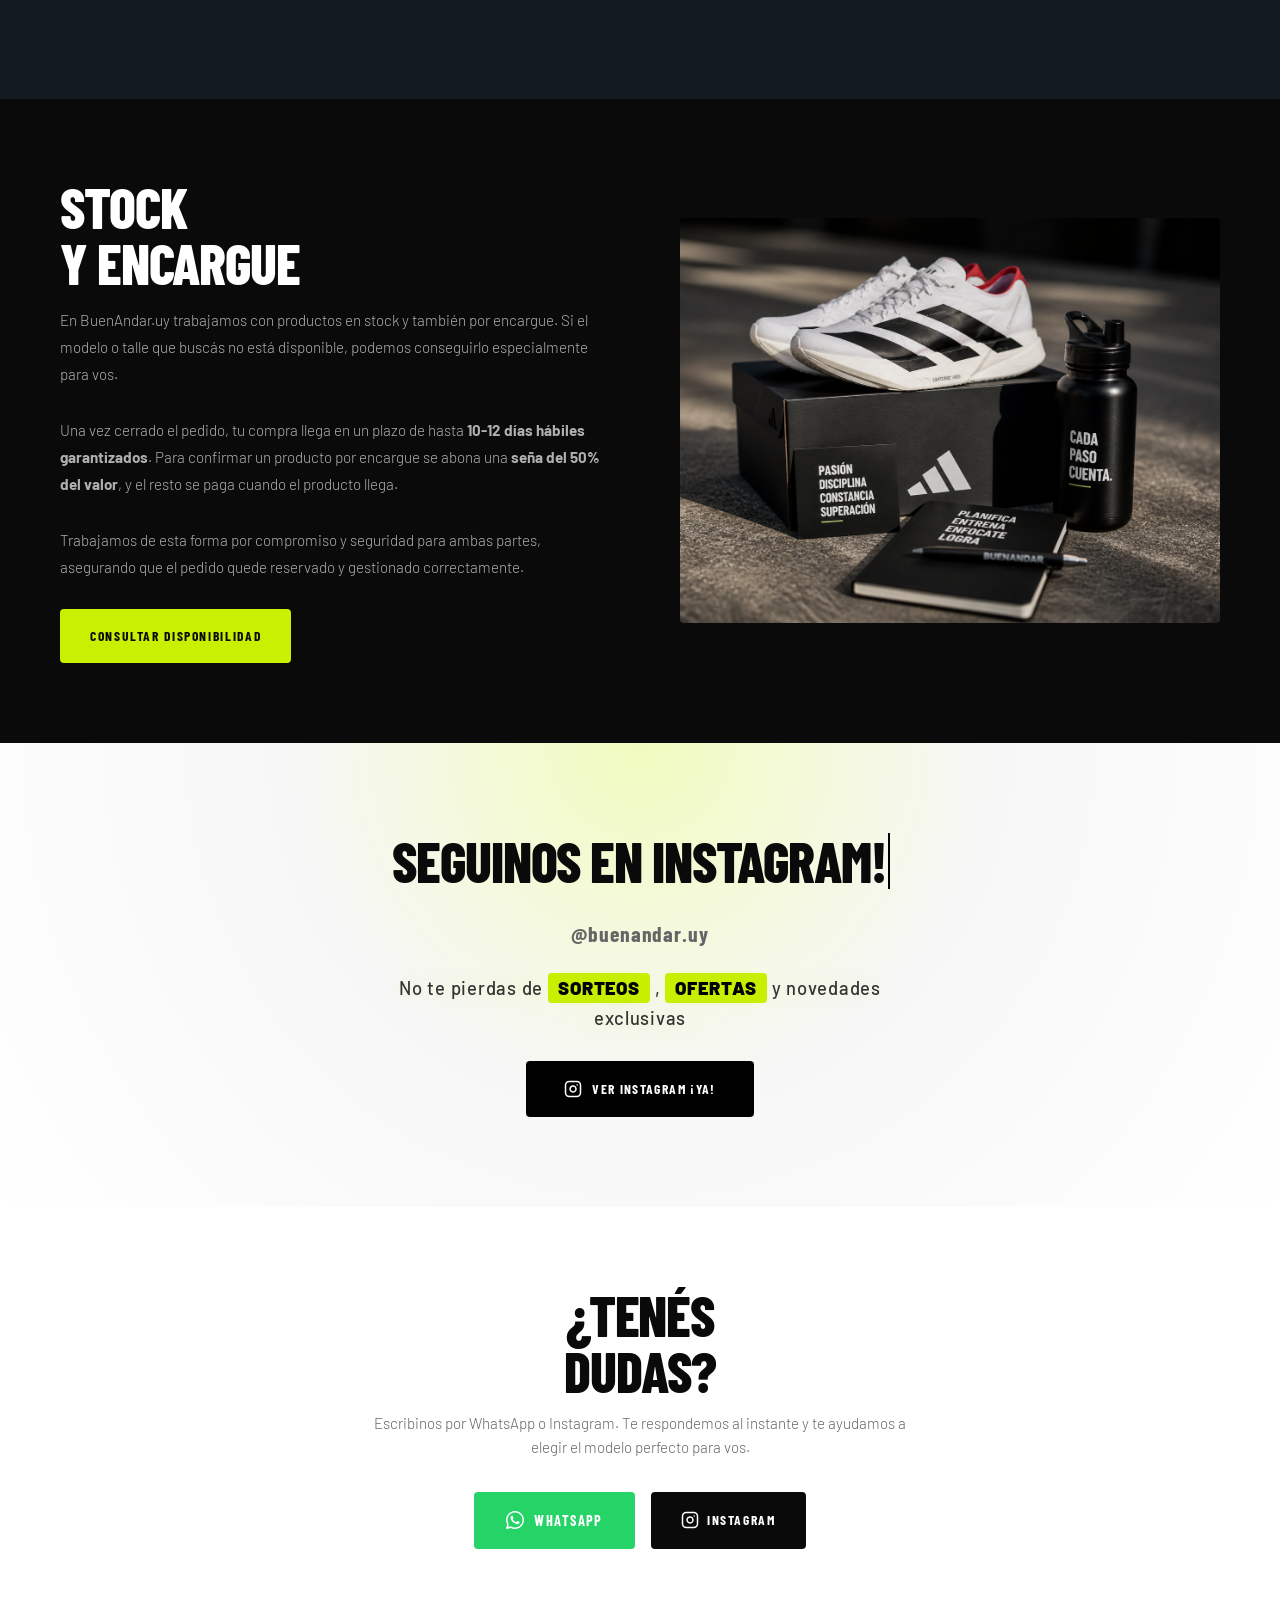
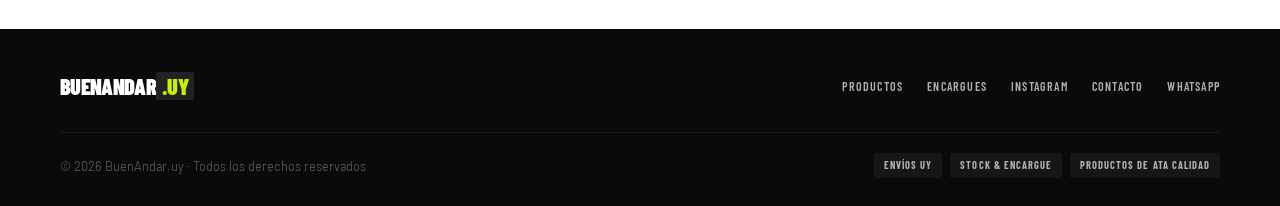
==== commit b7eab293: "Versionar JS/CSS para que los navegadores carguen la versión nueva Co-Authored-By: Claude Opus 5.5 <" ====
--- a/index.html
+++ b/index.html
@@ -25,7 +25,7 @@
 
   <meta property="og:site_name" content="BuenAndar.uy">
 
-  <link rel="stylesheet" href="style.css">
+  <link rel="stylesheet" href="style.css?v=20261109b">
 
   <!-- Meta Pixel Code -->
   <script>
@@ -664,9 +664,9 @@
   <!-- ══════════════════════════════════════════════════════════
        SCRIPTS
   ══════════════════════════════════════════════════════════ -->
-  <script src="products.js"></script>
-  <script src="cart.js"></script>
-  <script src="script.js"></script>
+  <script src="products.js?v=20261109b"></script>
+  <script src="cart.js?v=20261109b"></script>
+  <script src="script.js?v=20261109b"></script>
 <script type="application/ld+json">
 {
   "@context": "https://schema.org",
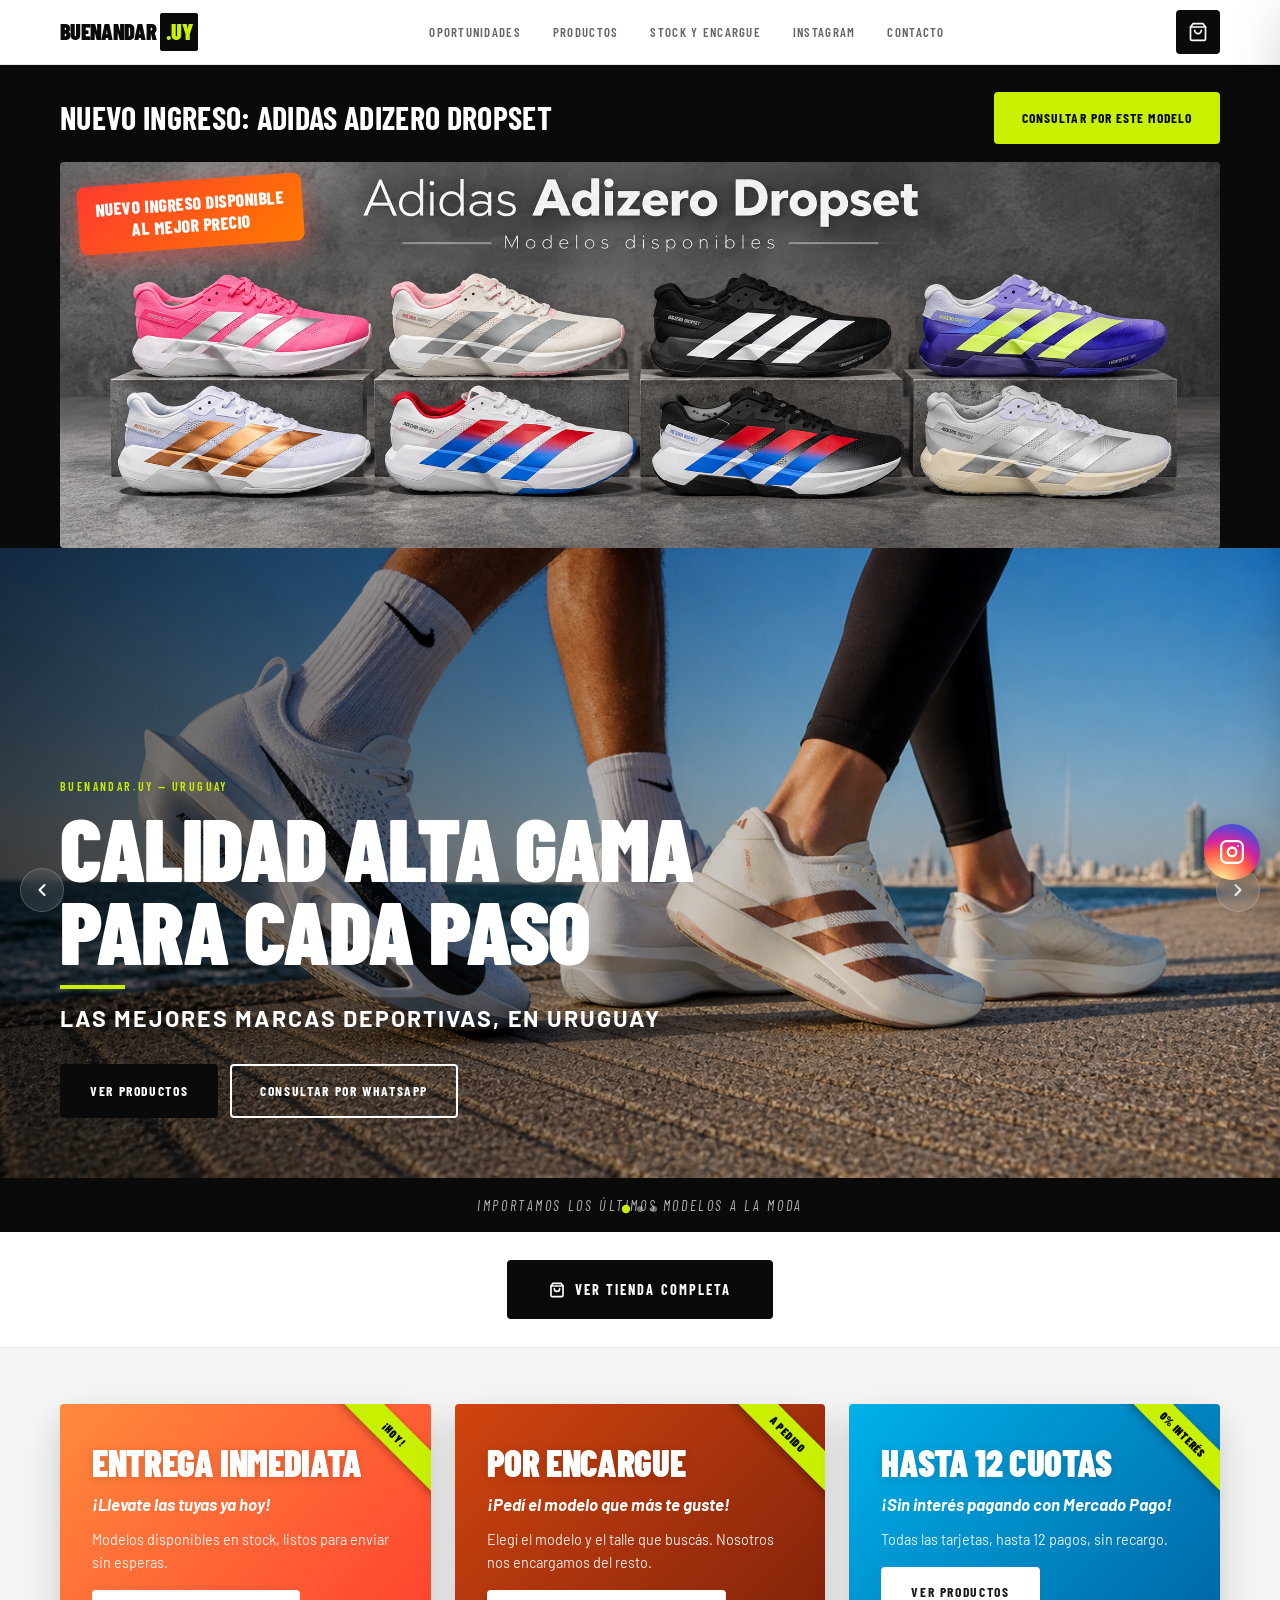
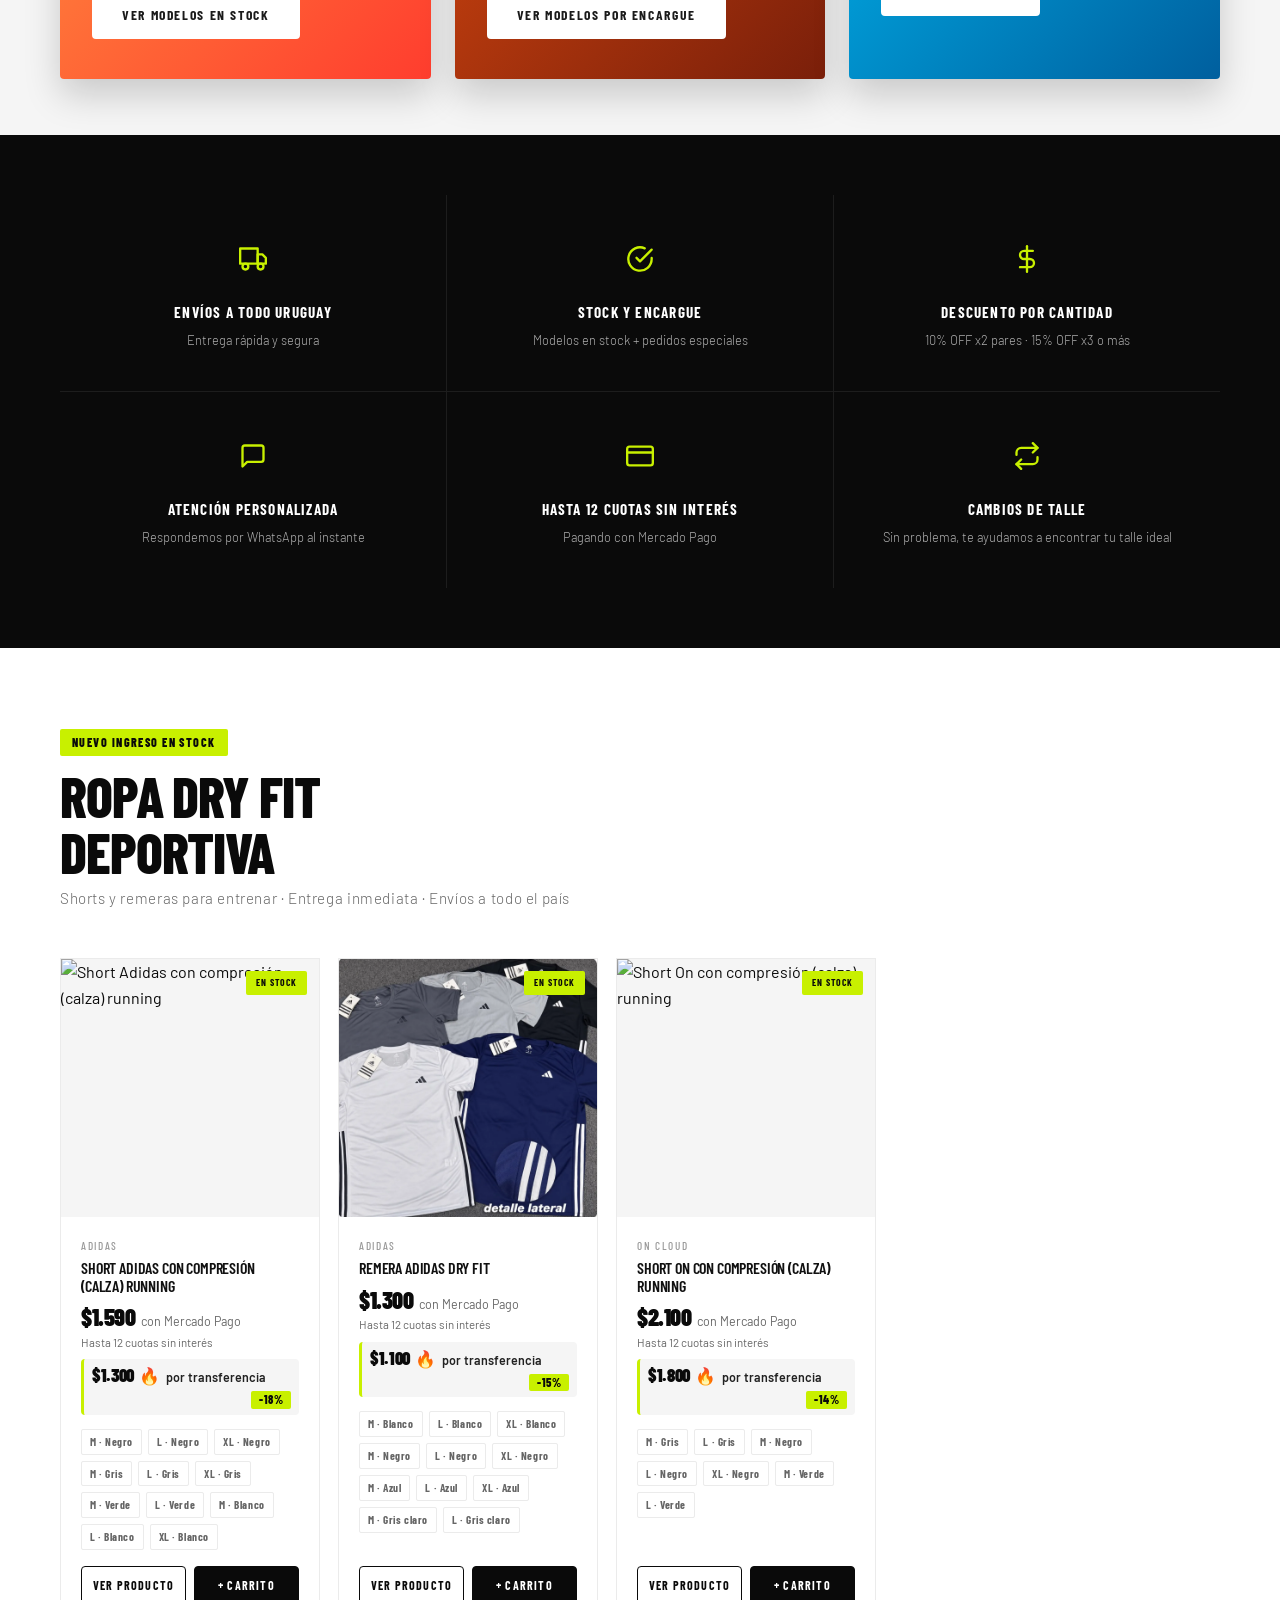
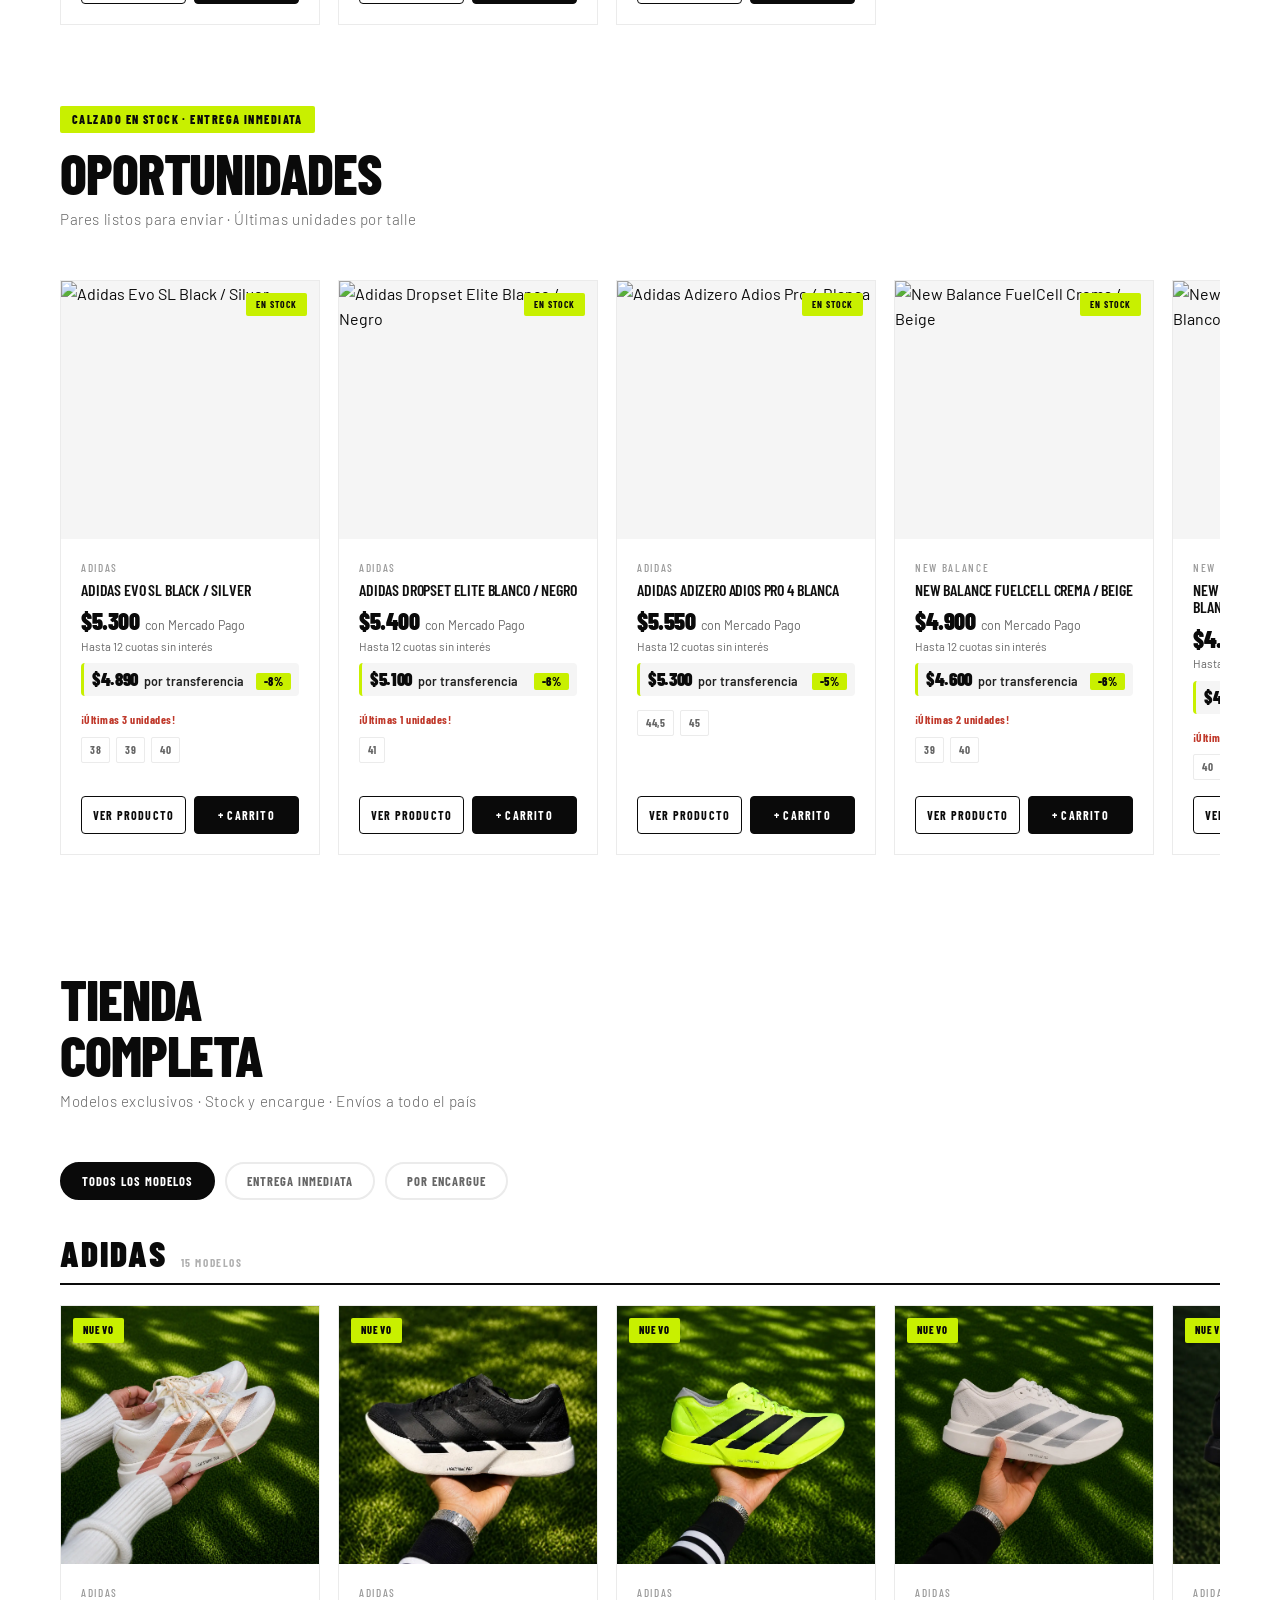
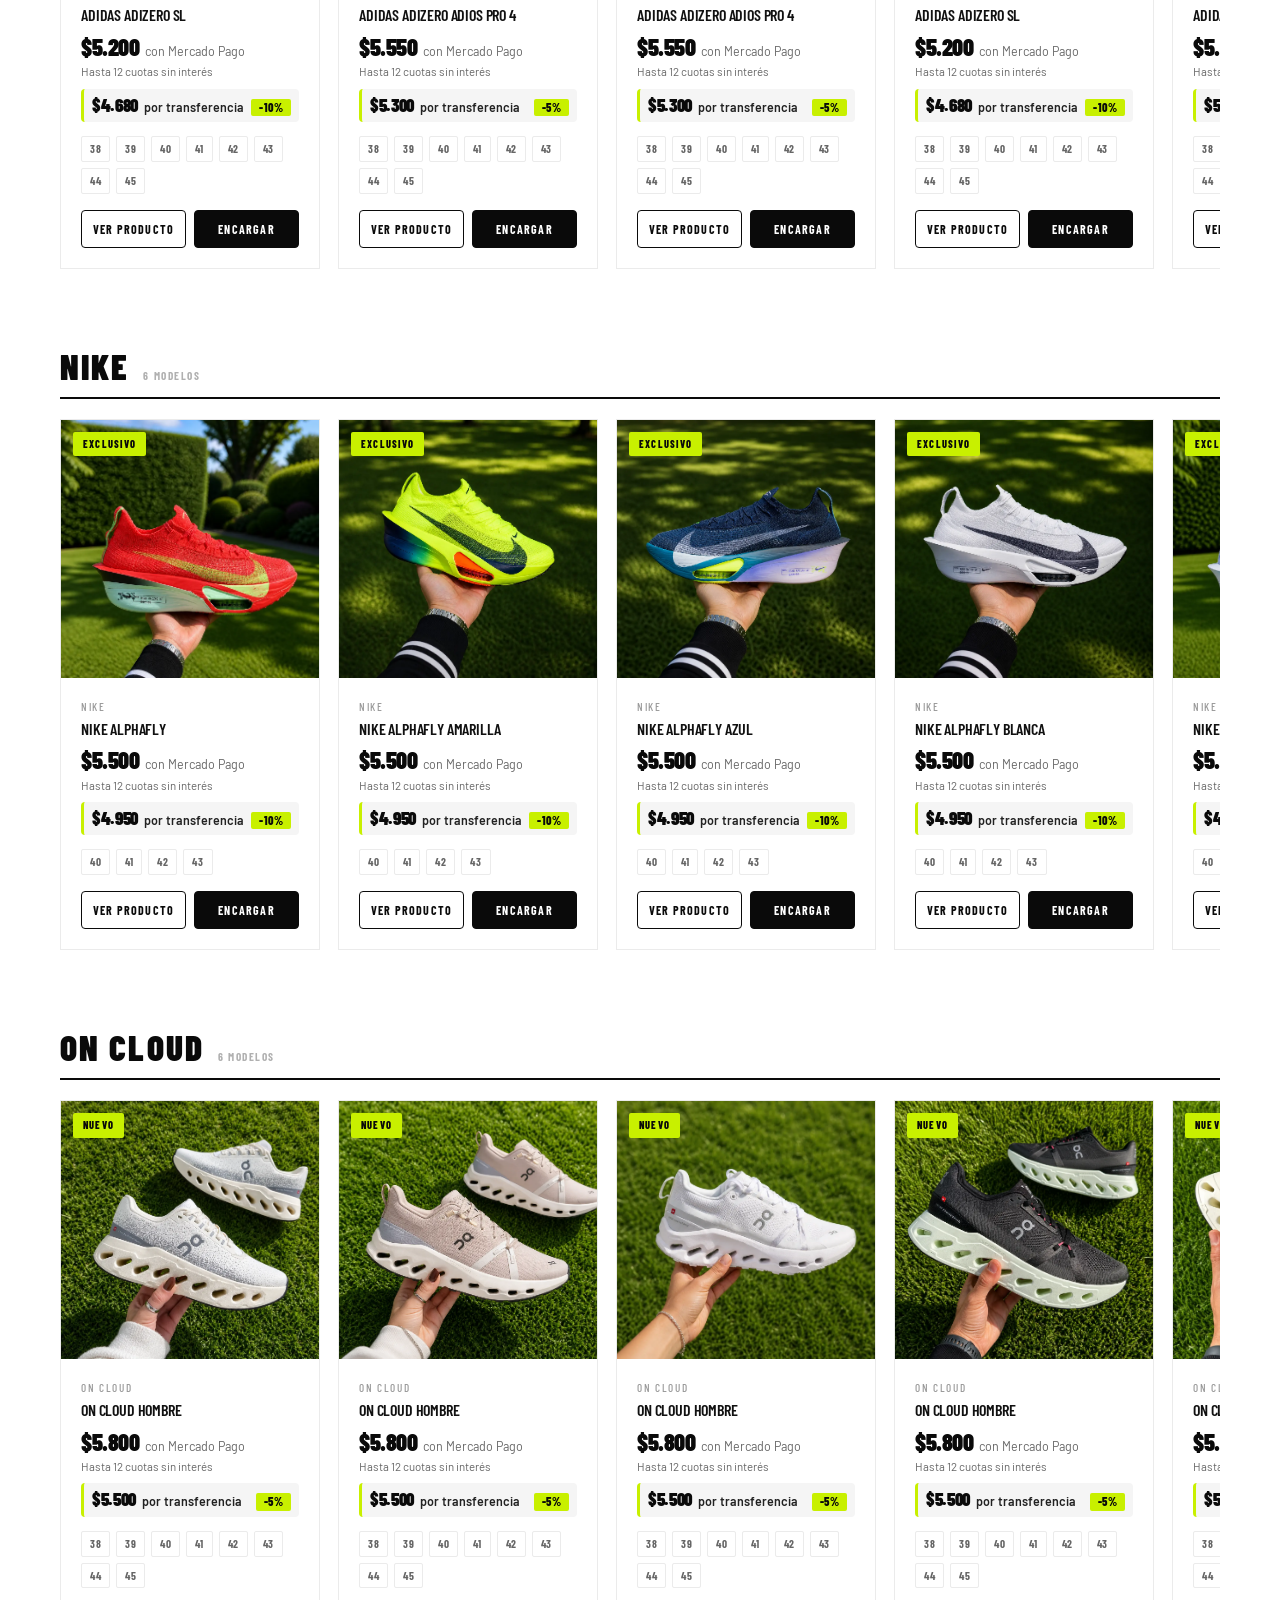
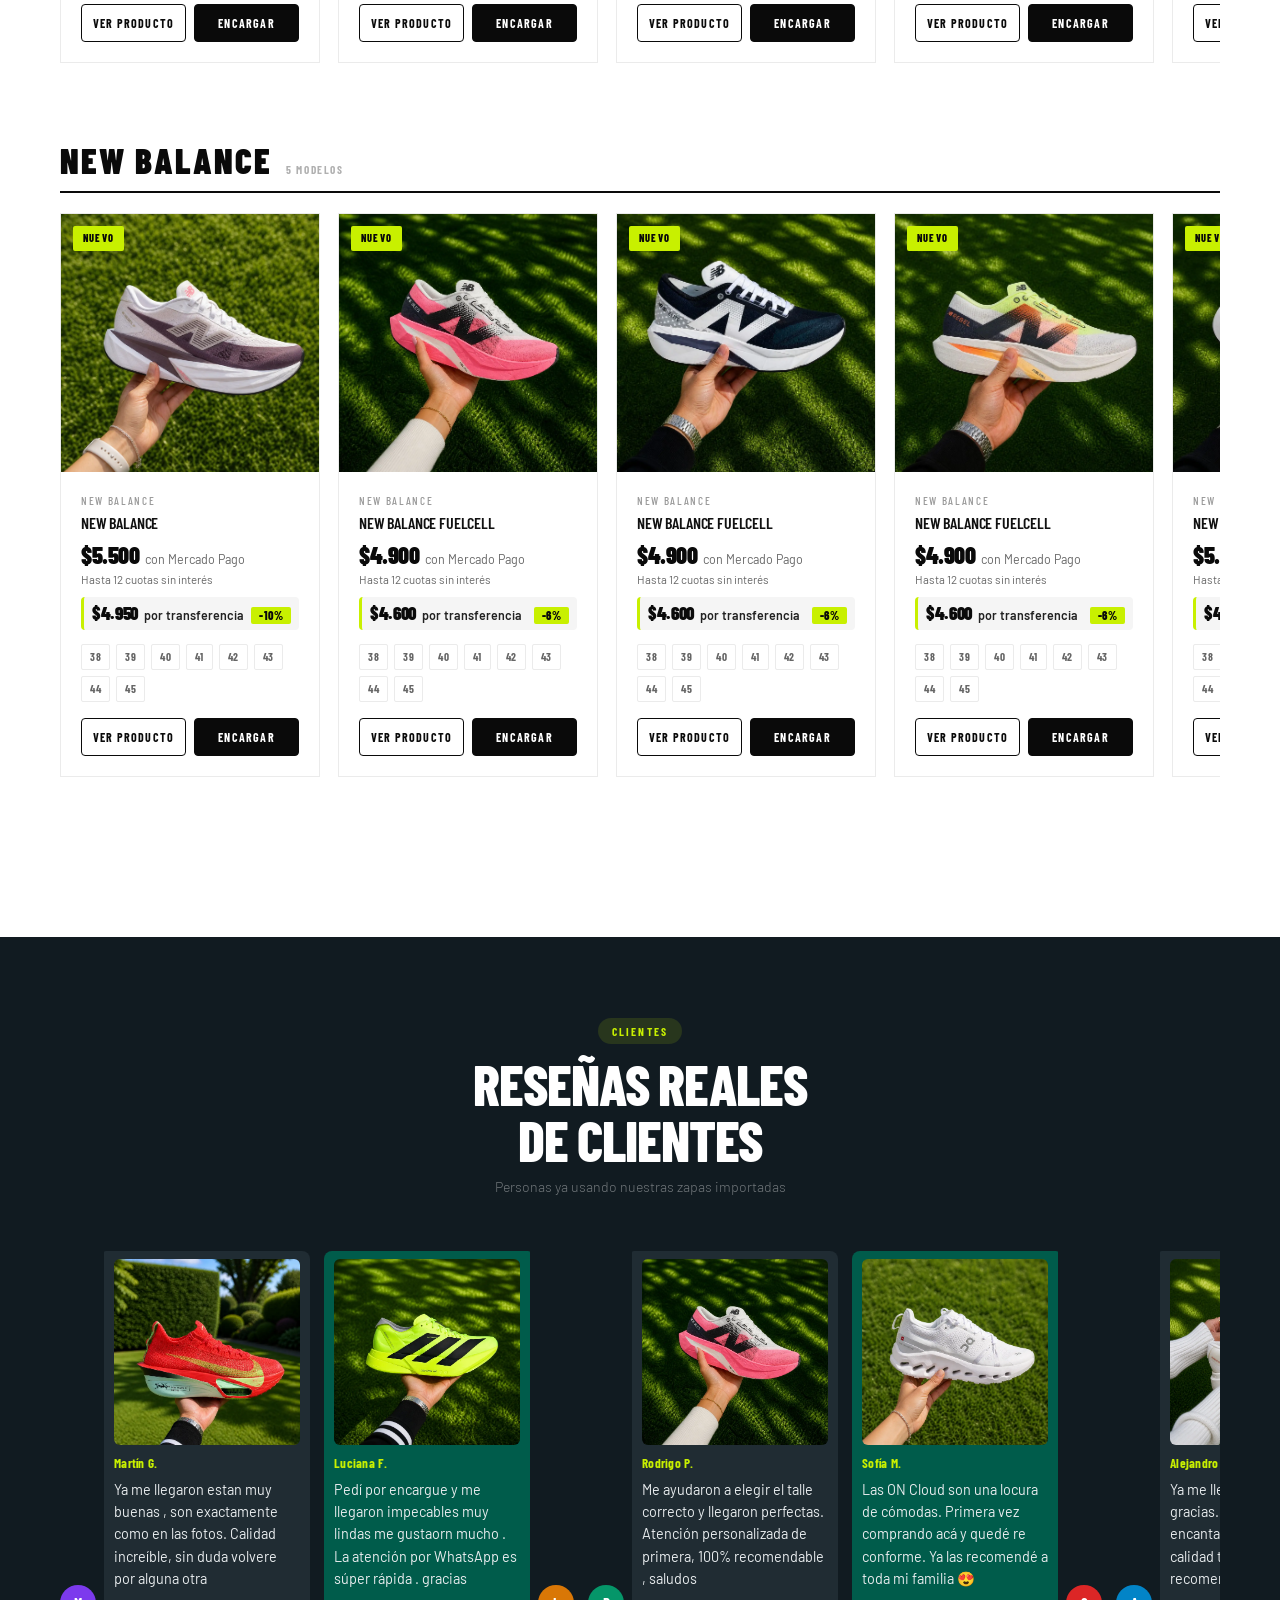
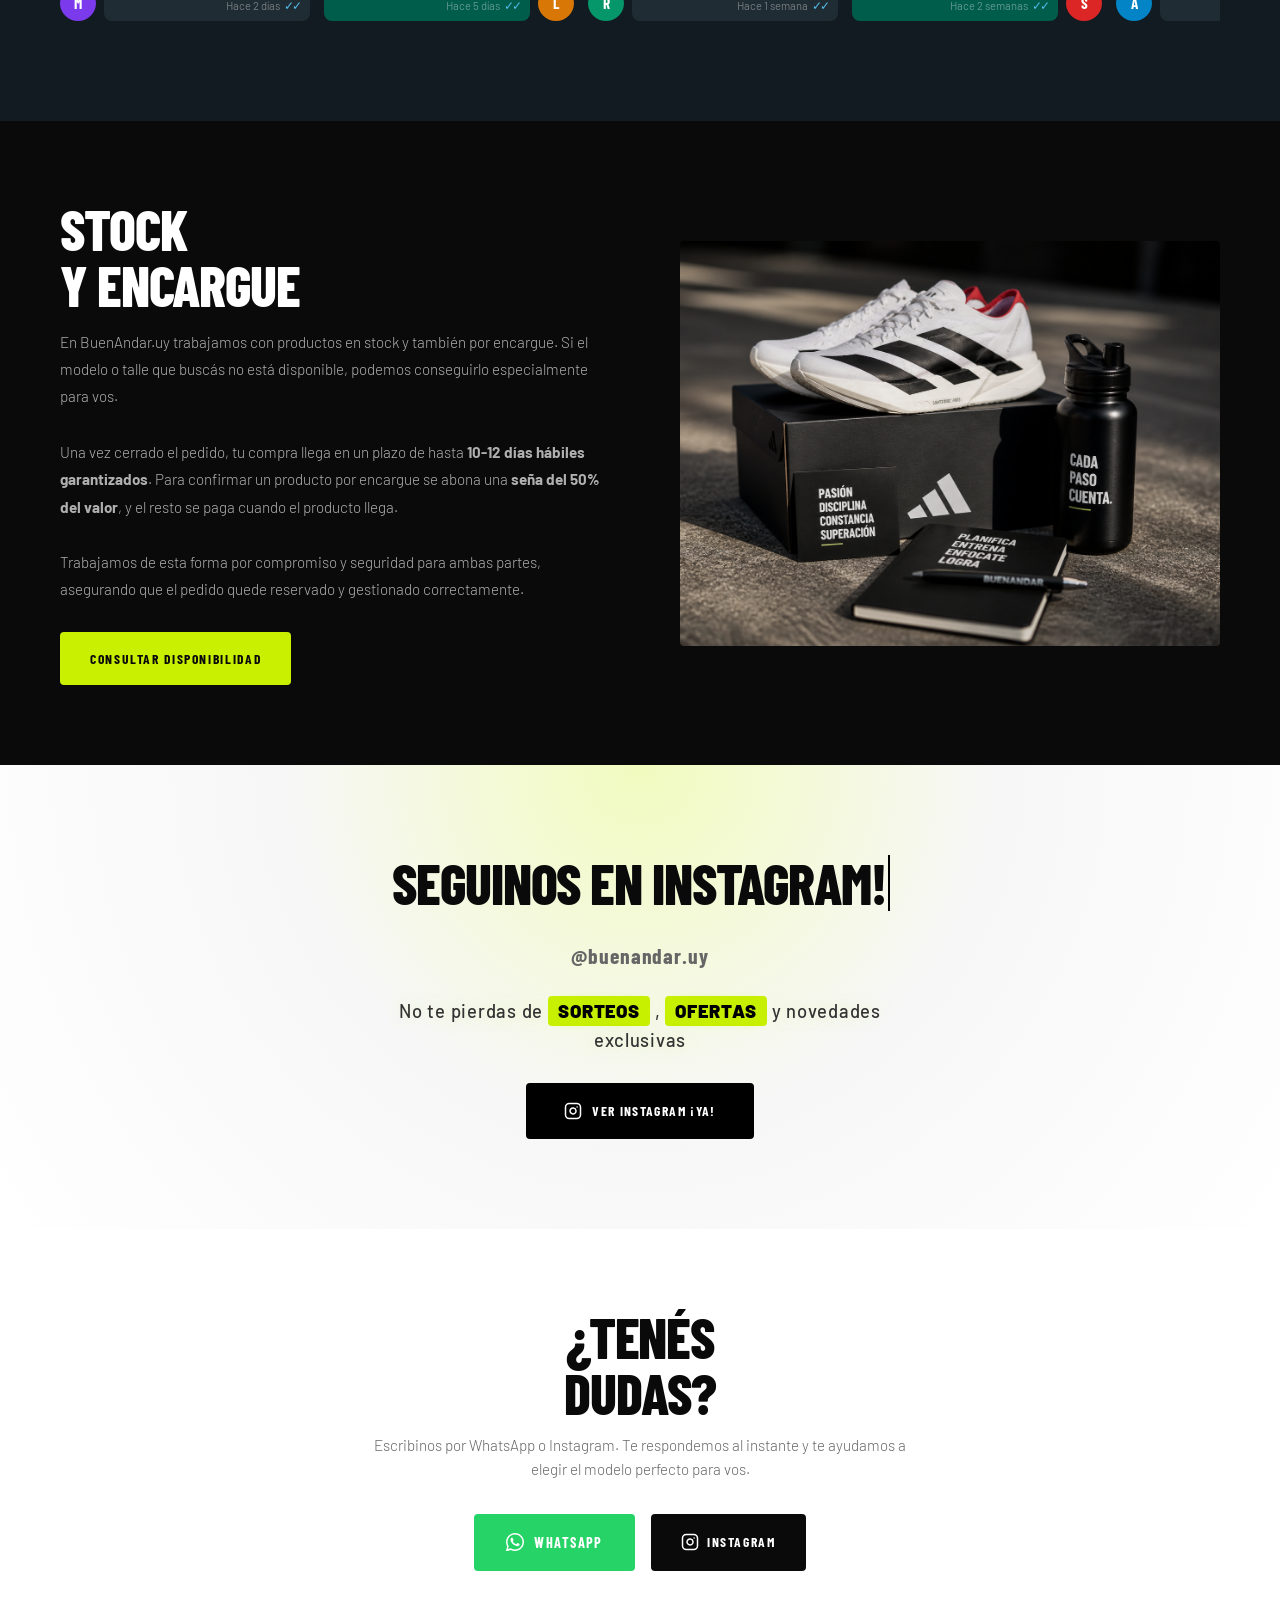
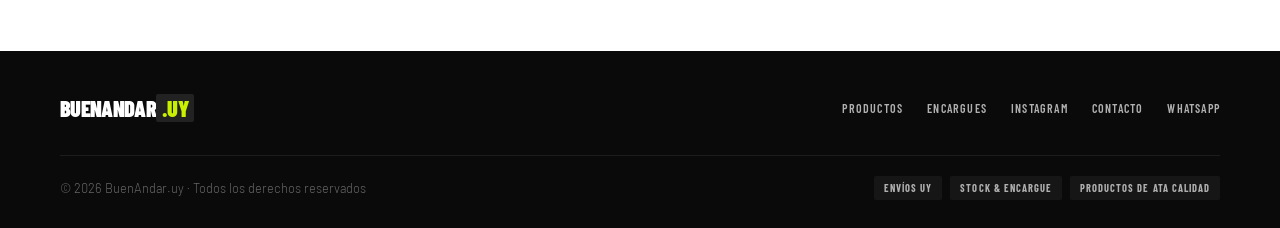
==== commit 0e93fba3: "Nueva foto de remeras Dry Fit Adidas y 🔥 en el precio por transferencia de la ropa Co-Authored-By: C" ====
--- a/index.html
+++ b/index.html
@@ -25,7 +25,7 @@
 
   <meta property="og:site_name" content="BuenAndar.uy">
 
-  <link rel="stylesheet" href="style.css?v=20261109b">
+  <link rel="stylesheet" href="style.css?v=20261109c">
 
   <!-- Meta Pixel Code -->
   <script>
@@ -664,9 +664,9 @@
   <!-- ══════════════════════════════════════════════════════════
        SCRIPTS
   ══════════════════════════════════════════════════════════ -->
-  <script src="products.js?v=20261109b"></script>
-  <script src="cart.js?v=20261109b"></script>
-  <script src="script.js?v=20261109b"></script>
+  <script src="products.js?v=20261109c"></script>
+  <script src="cart.js?v=20261109c"></script>
+  <script src="script.js?v=20261109c"></script>
 <script type="application/ld+json">
 {
   "@context": "https://schema.org",
--- a/style.css
+++ b/style.css
@@ -2779,3 +2779,4 @@
   margin-bottom: 12px;
 }
 .special-section .section-title { text-transform: uppercase; }
+.price-fire { font-size: 0.9em; margin-left: 2px; }
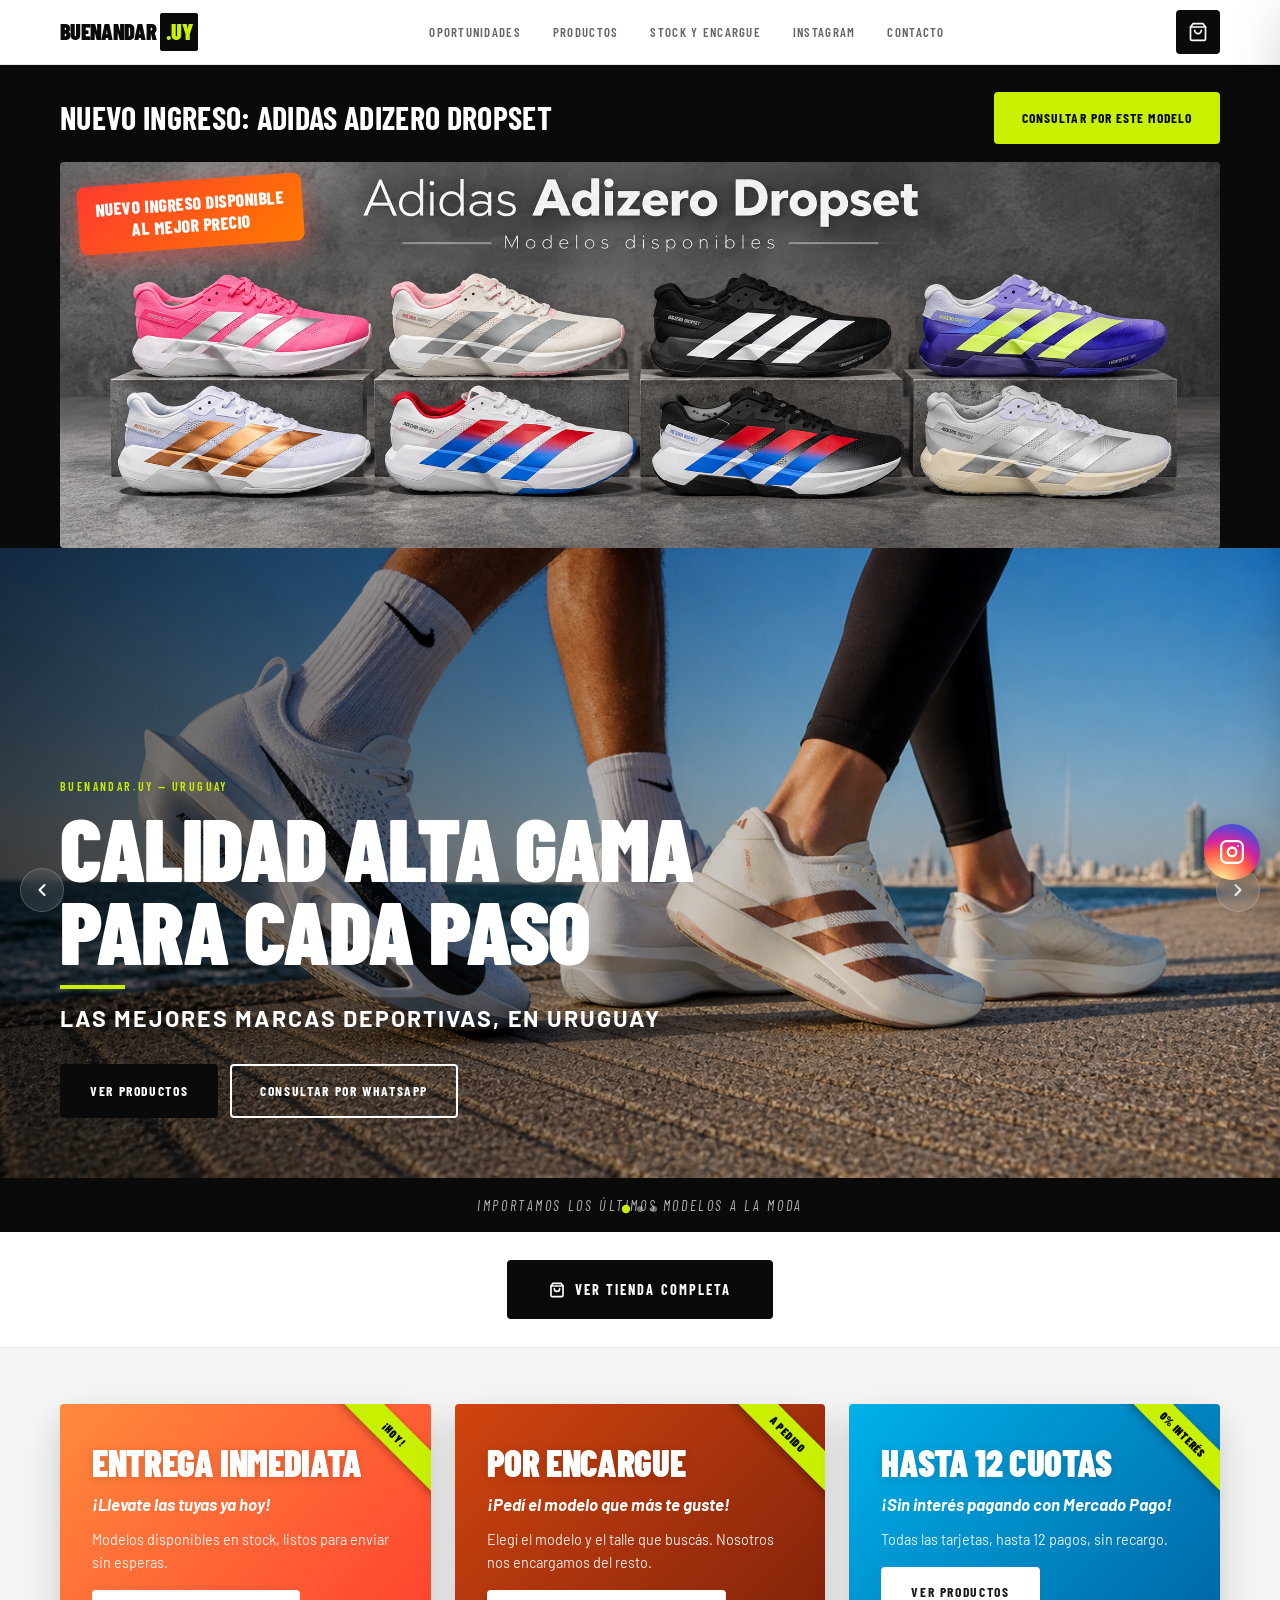
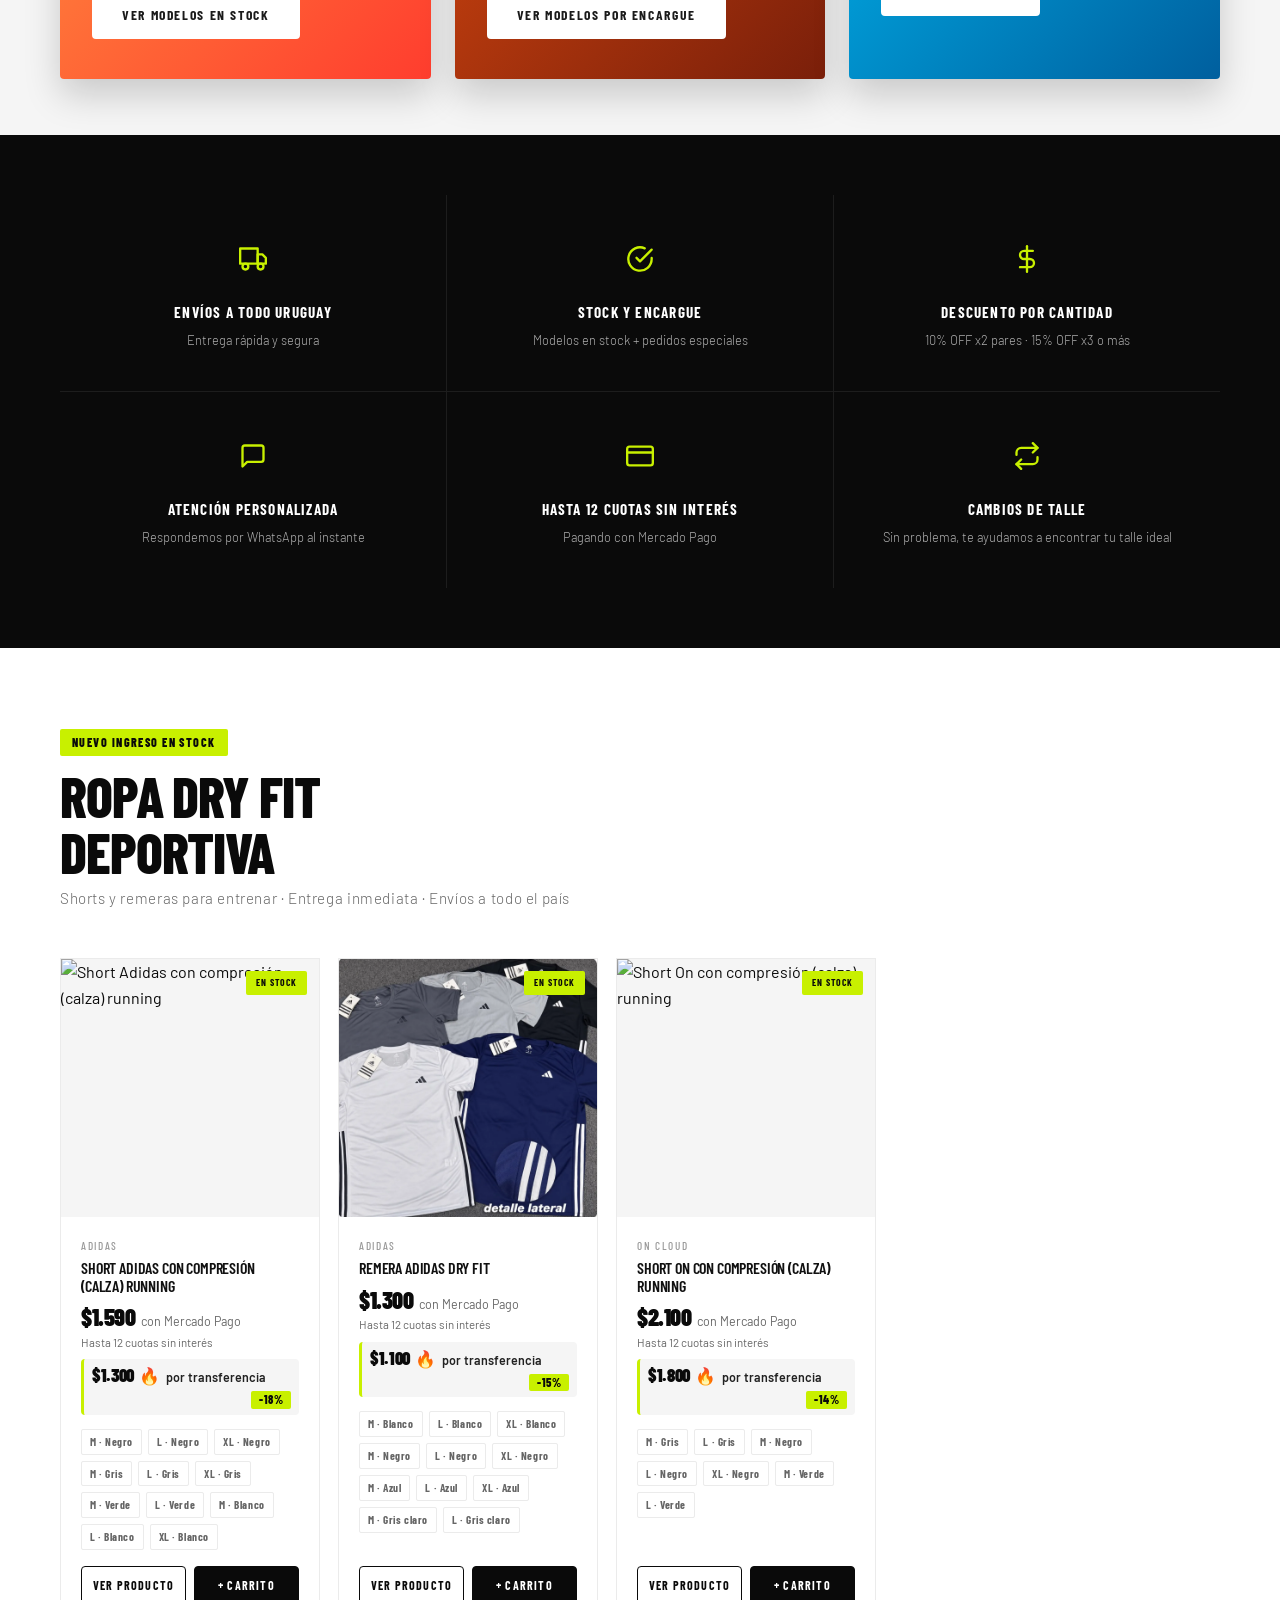
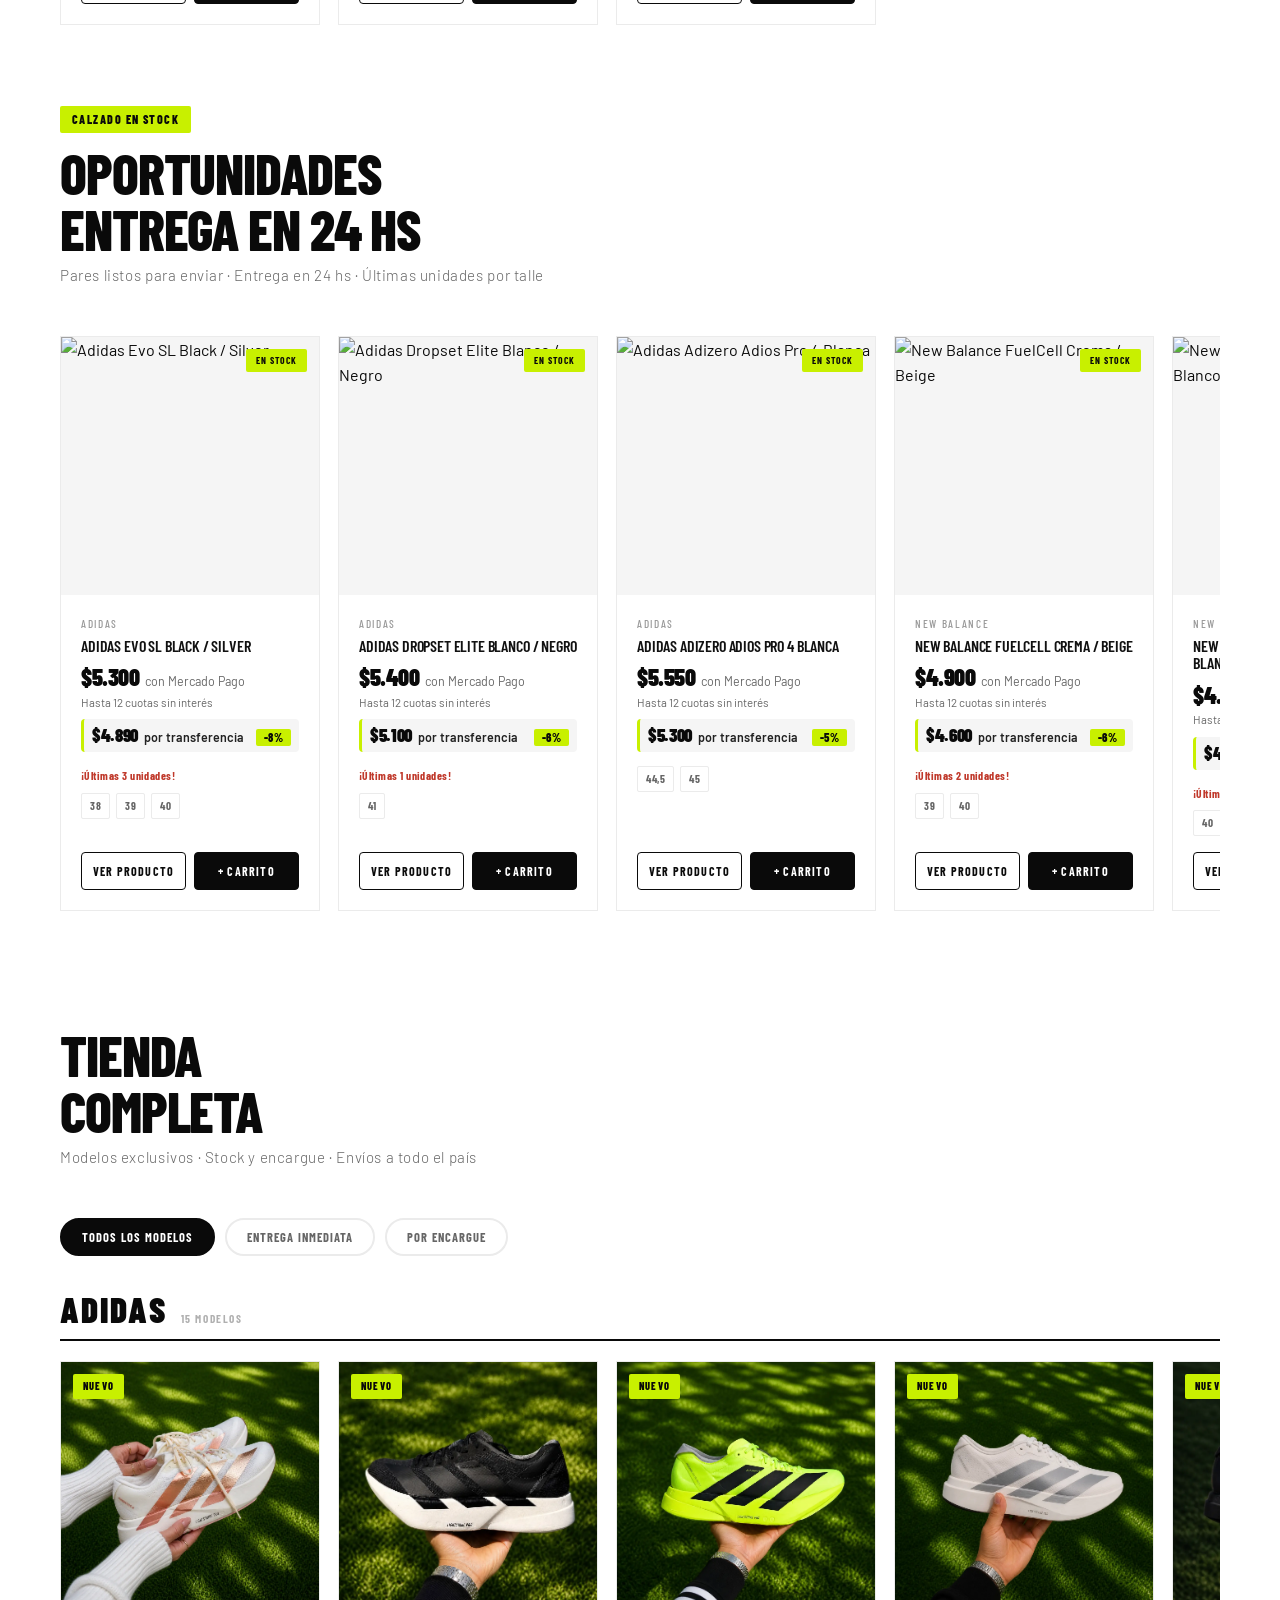
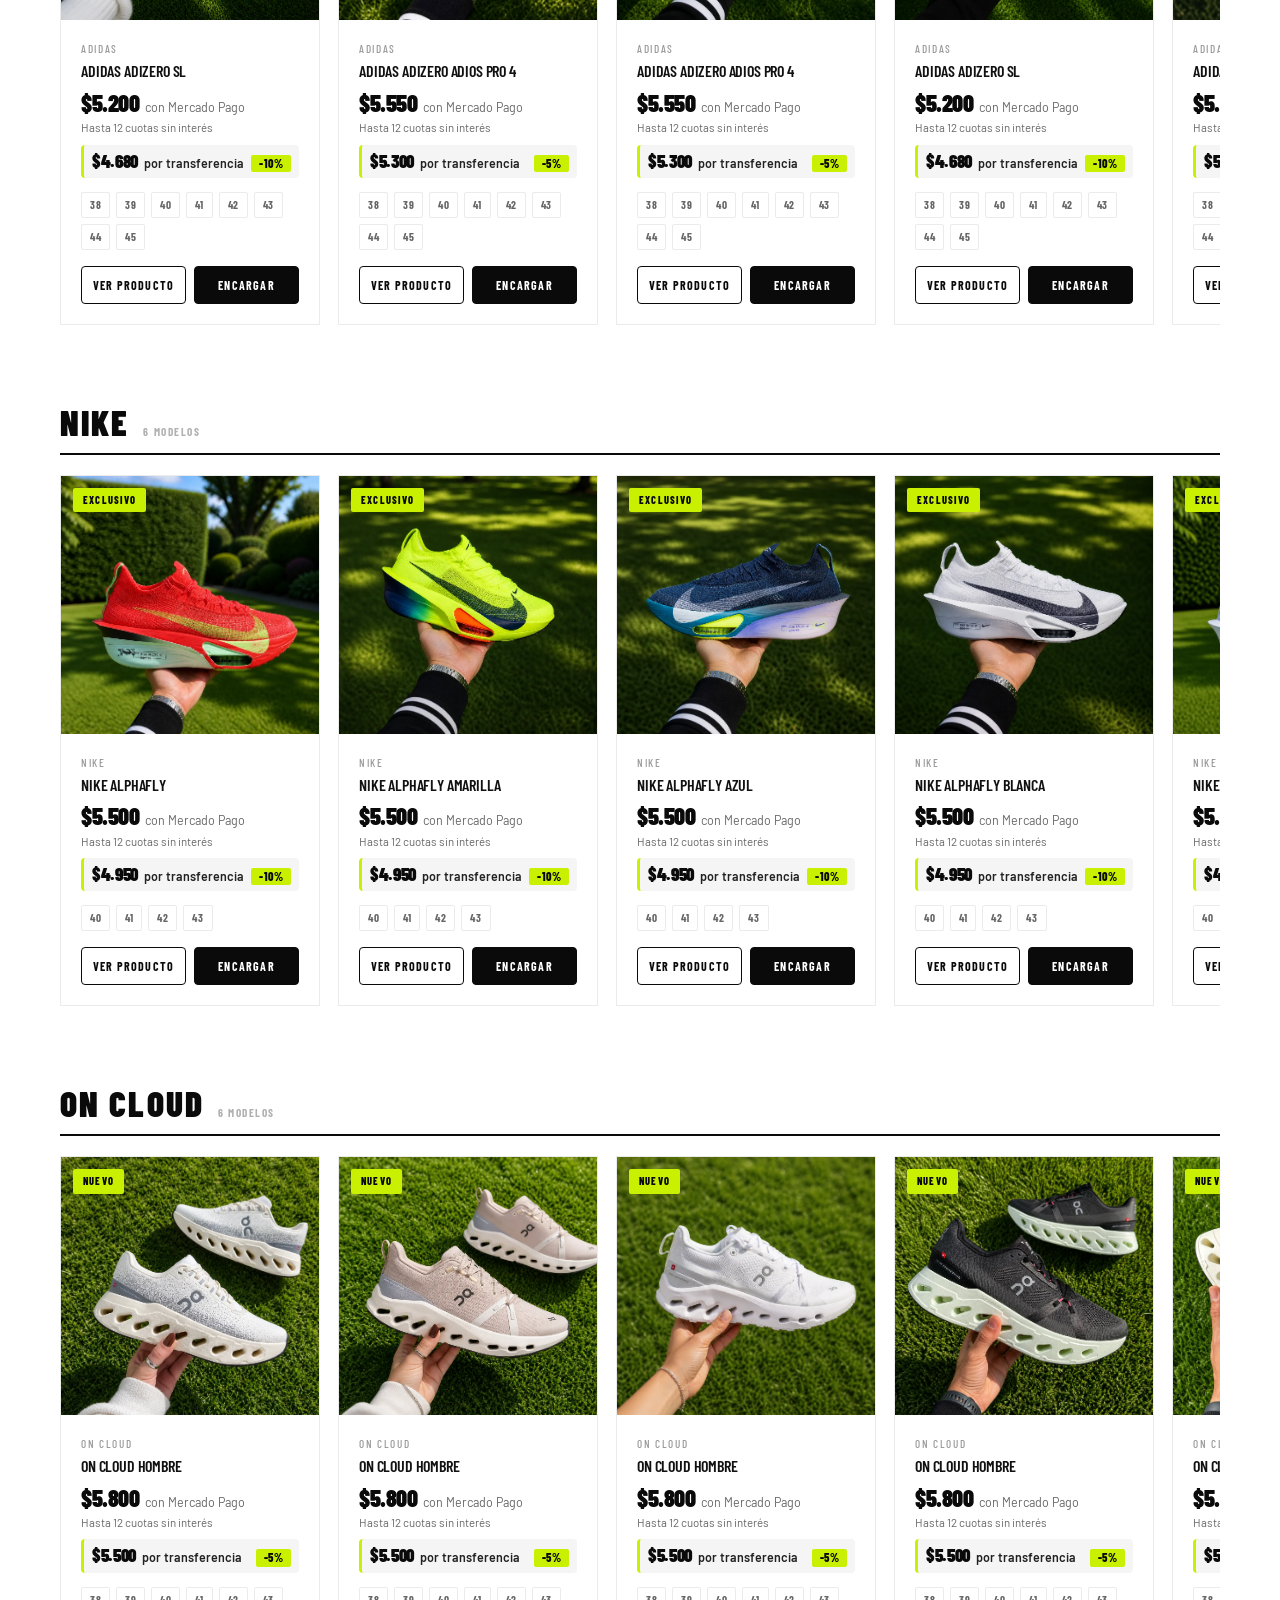
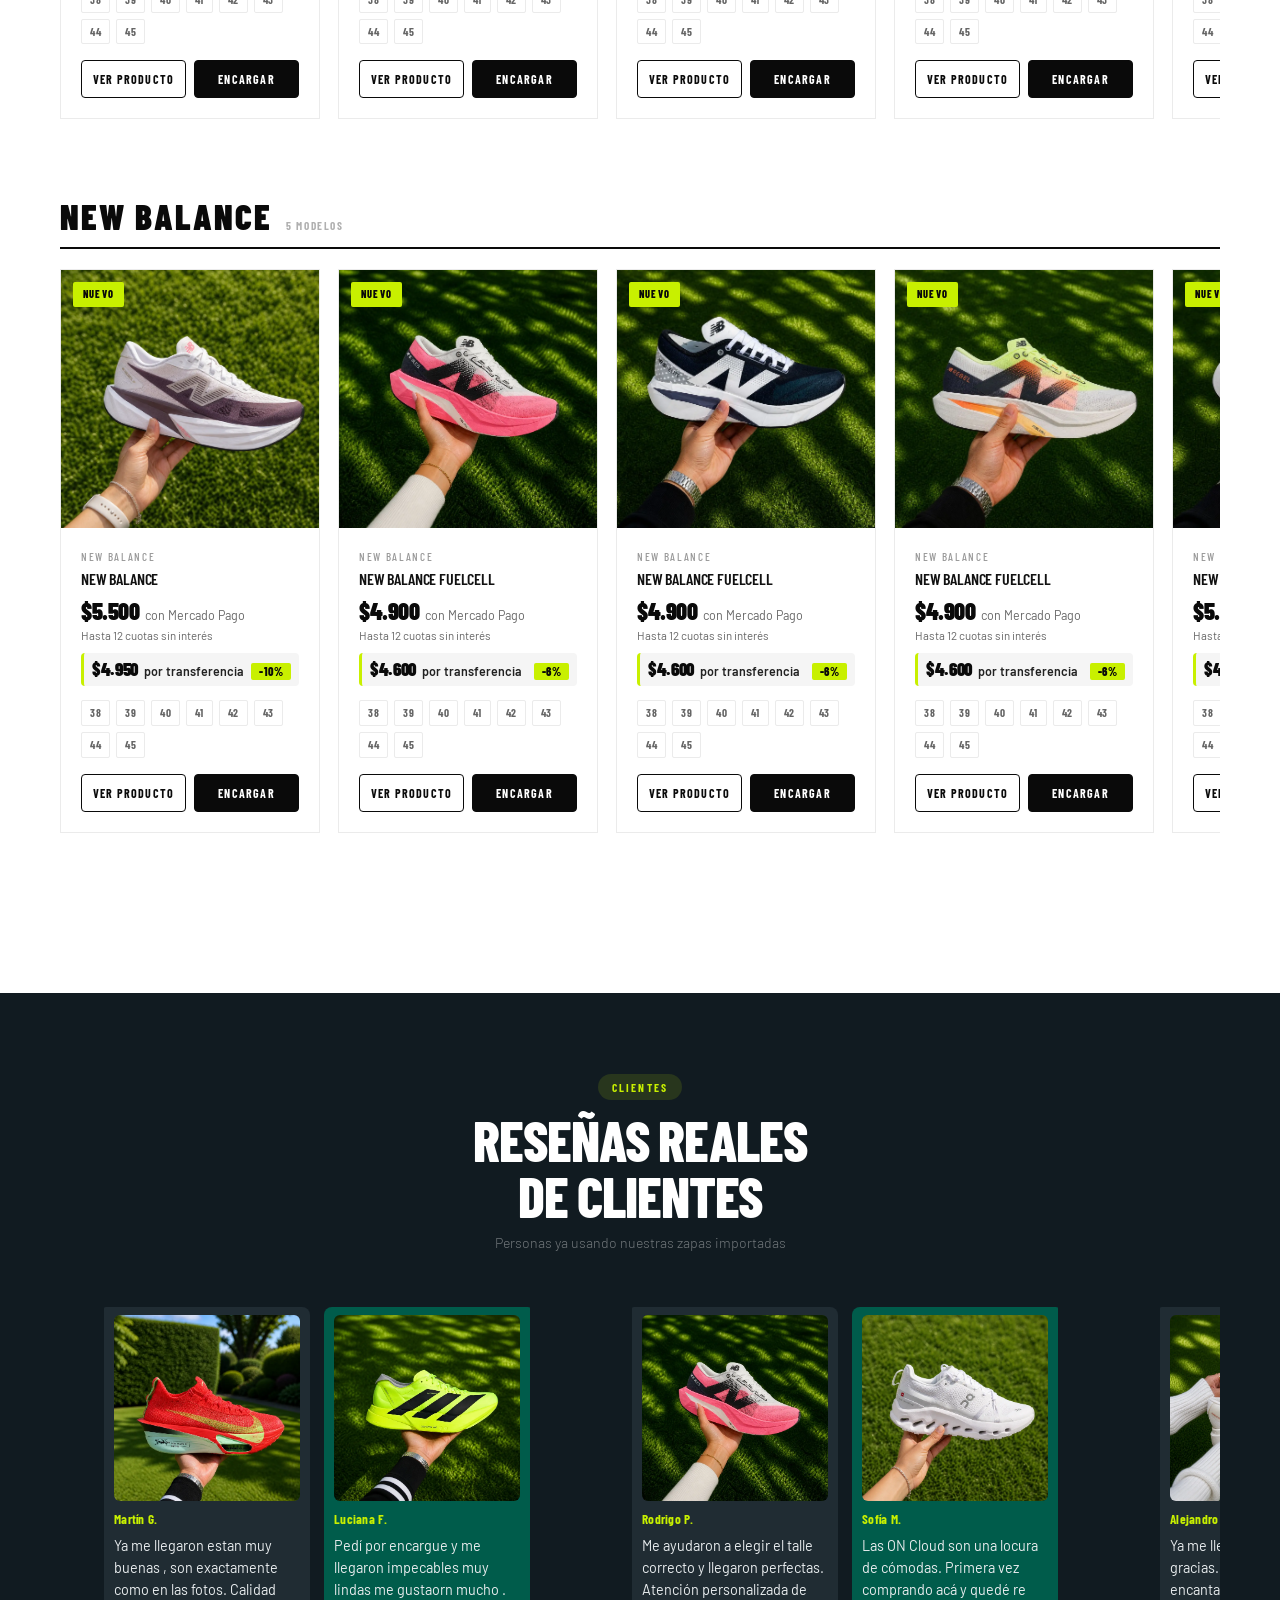
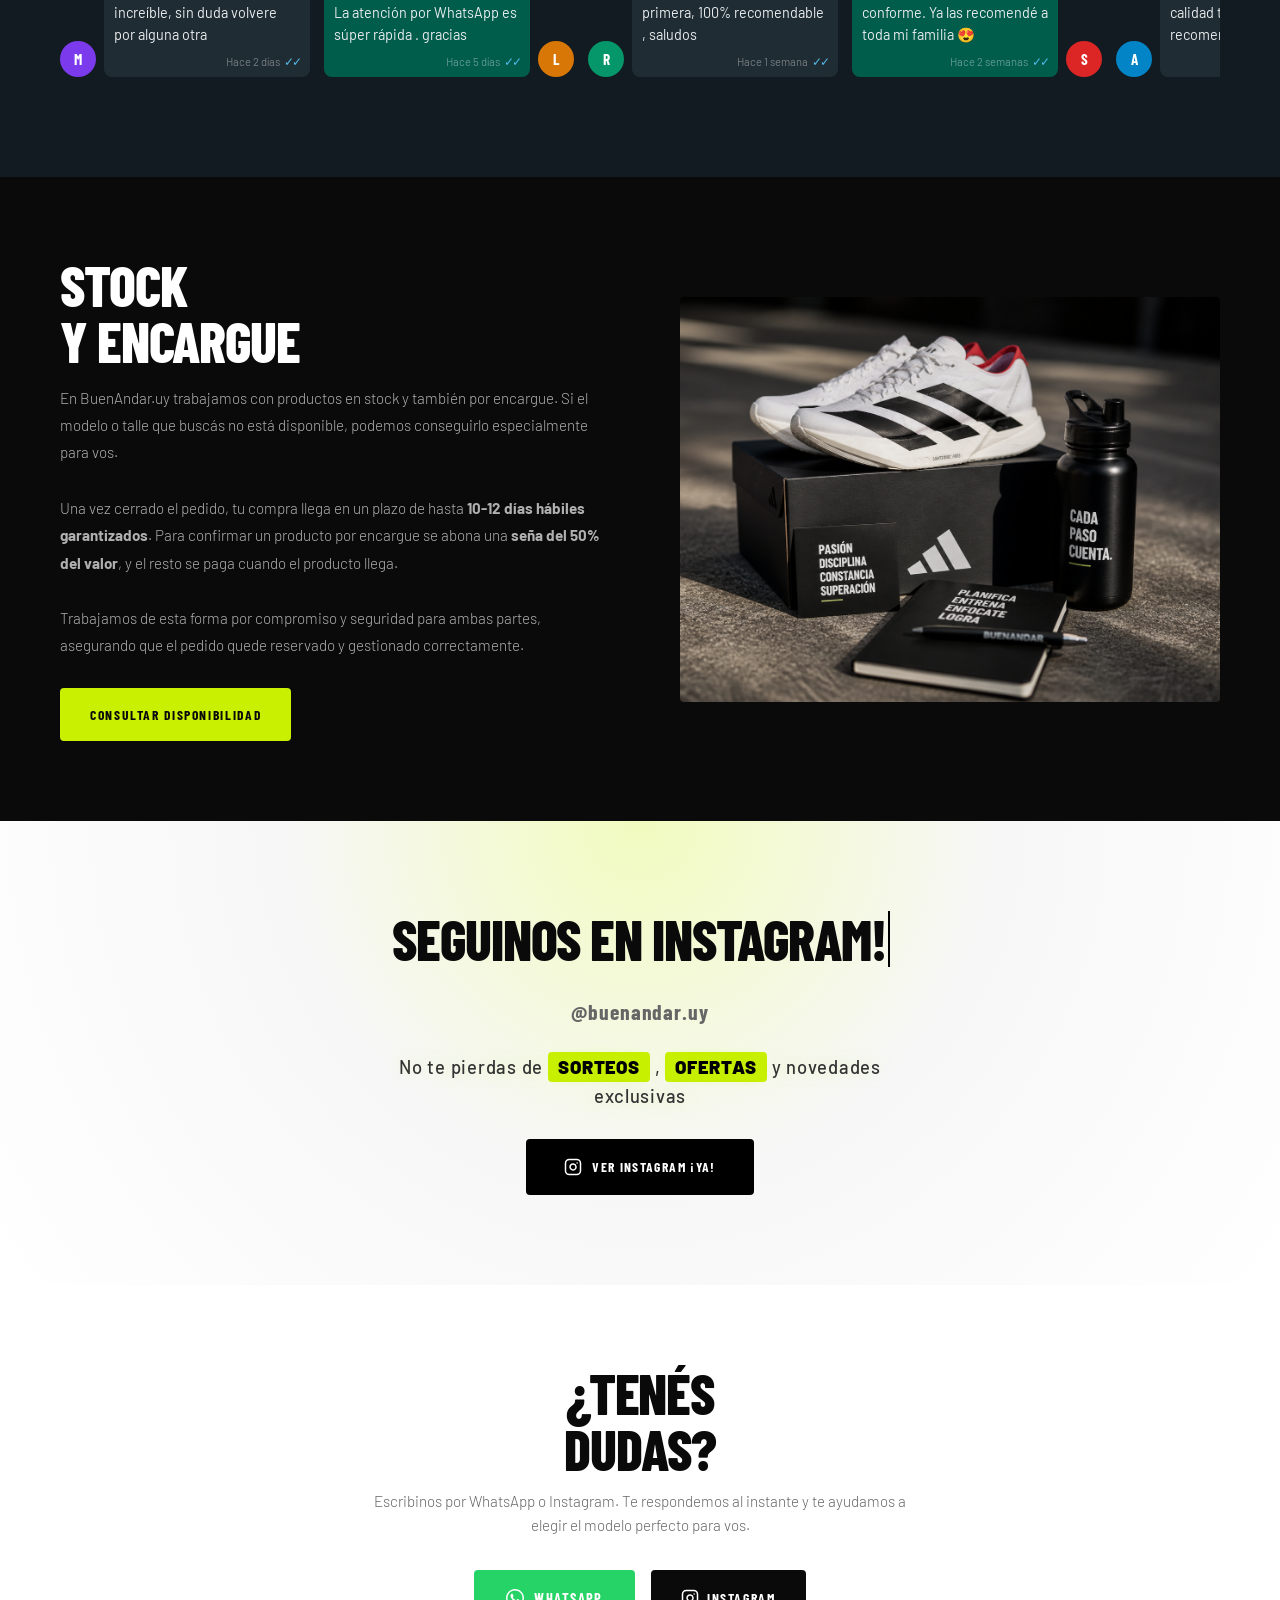
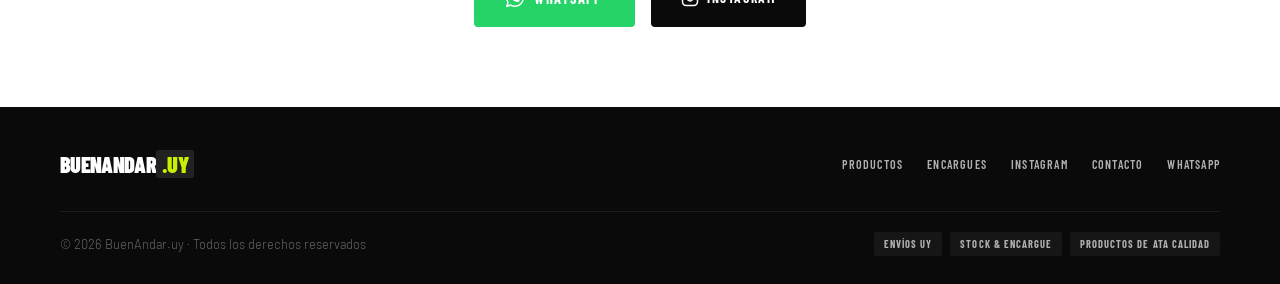
==== commit 6b54a45d: "Oportunidades: entrega en 24 hs Co-Authored-By: Claude Opus 5.5 <noreply@anthropic.com> Claude-Sessi" ====
--- a/index.html
+++ b/index.html
@@ -295,9 +295,9 @@
       <div class="special-block">
         <div class="section-header">
           <div>
-            <div class="special-eyebrow">Calzado en stock · Entrega inmediata</div>
-            <h2 class="section-title">Oportunidades</h2>
-            <p class="section-sub">Pares listos para enviar · Últimas unidades por talle</p>
+            <div class="special-eyebrow">Calzado en stock</div>
+            <h2 class="section-title">Oportunidades<br>entrega en 24 hs</h2>
+            <p class="section-sub">Pares listos para enviar · Entrega en 24 hs · Últimas unidades por talle</p>
           </div>
         </div>
         <div class="products-carousel" id="oportunidadesCarousel"></div>
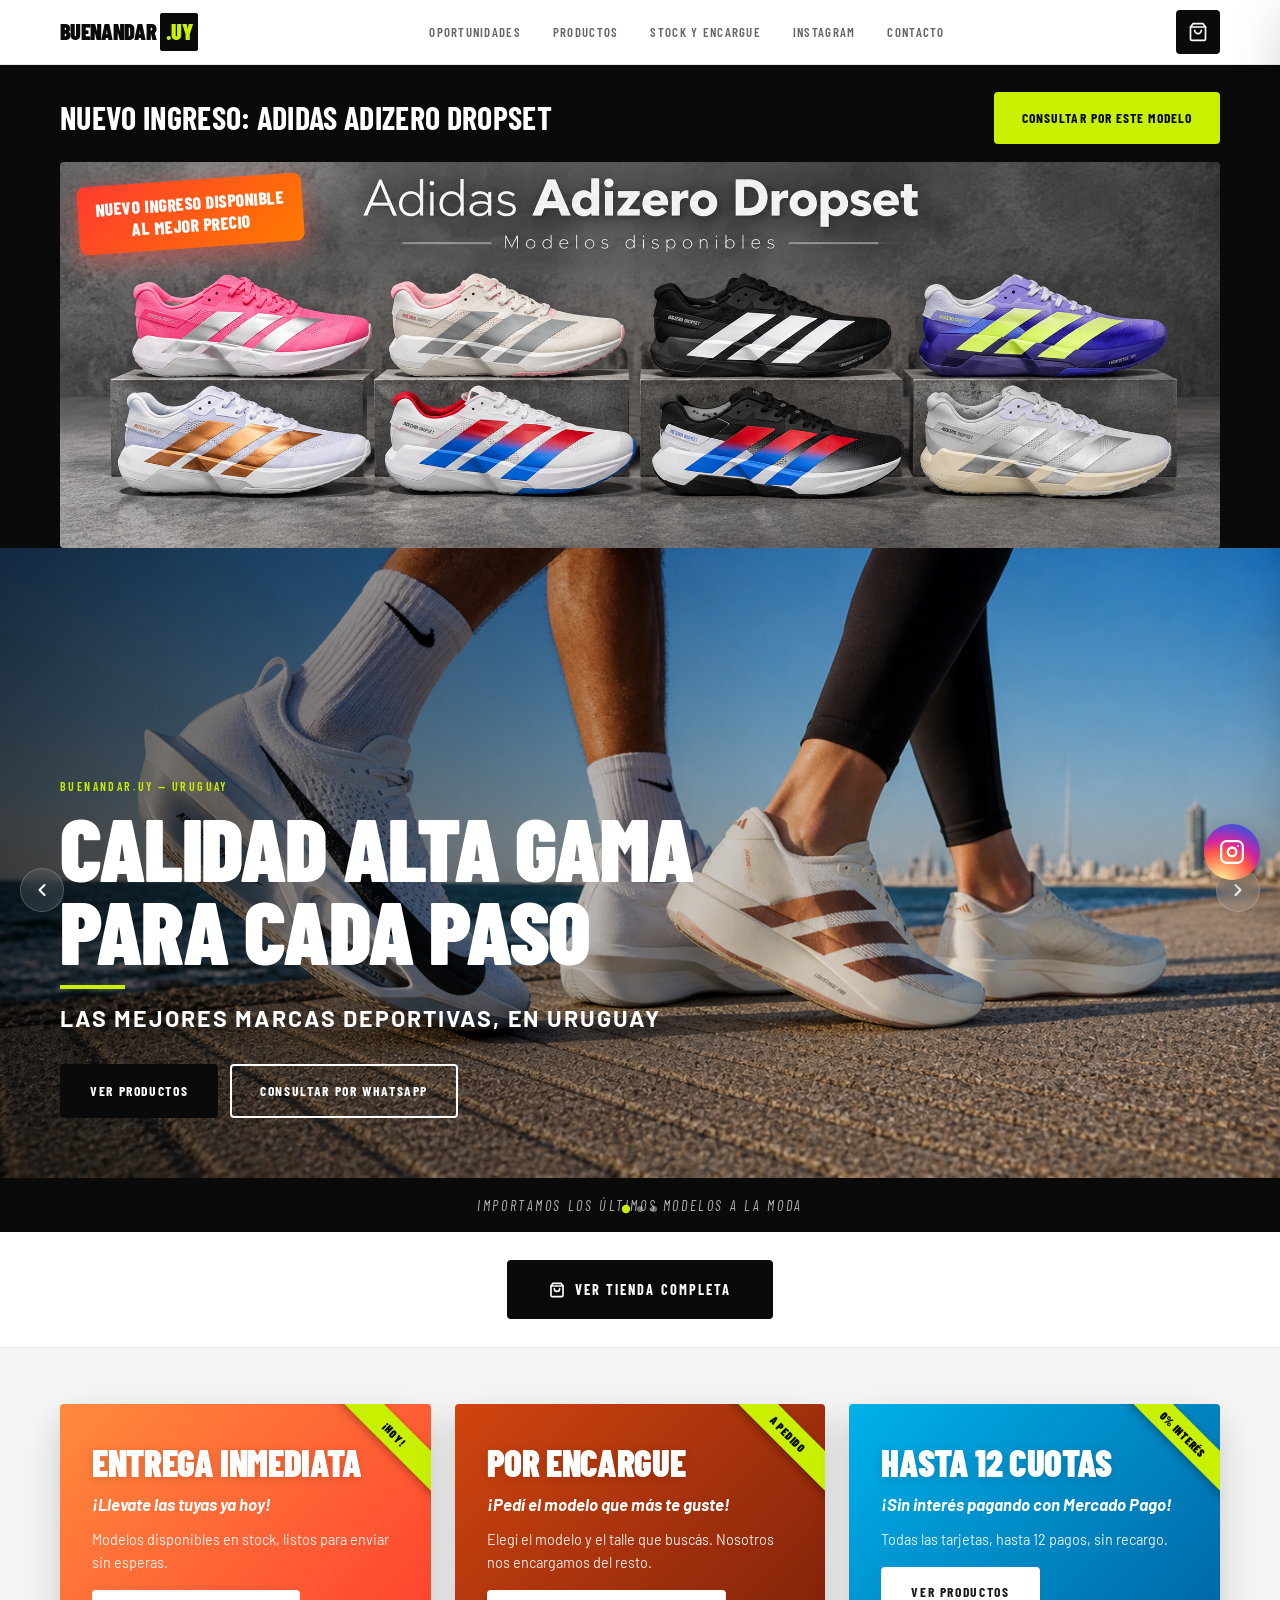
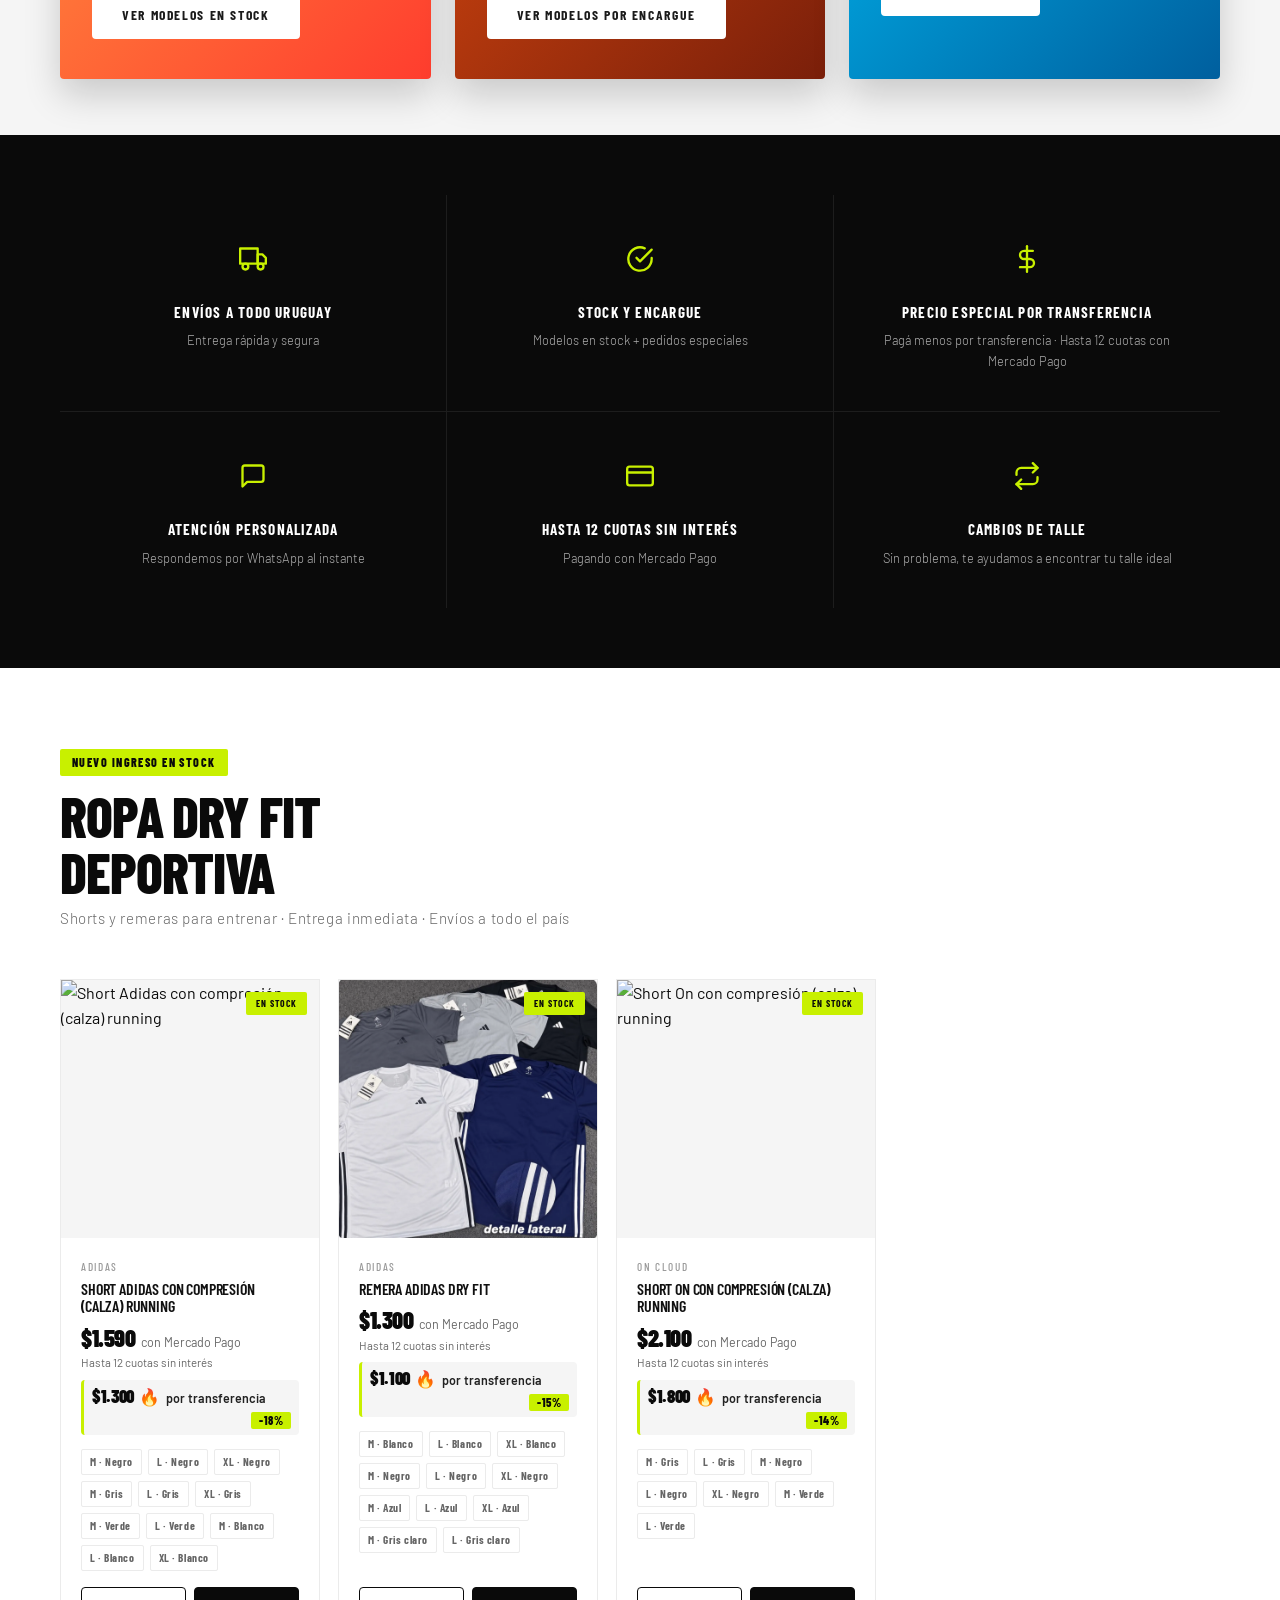
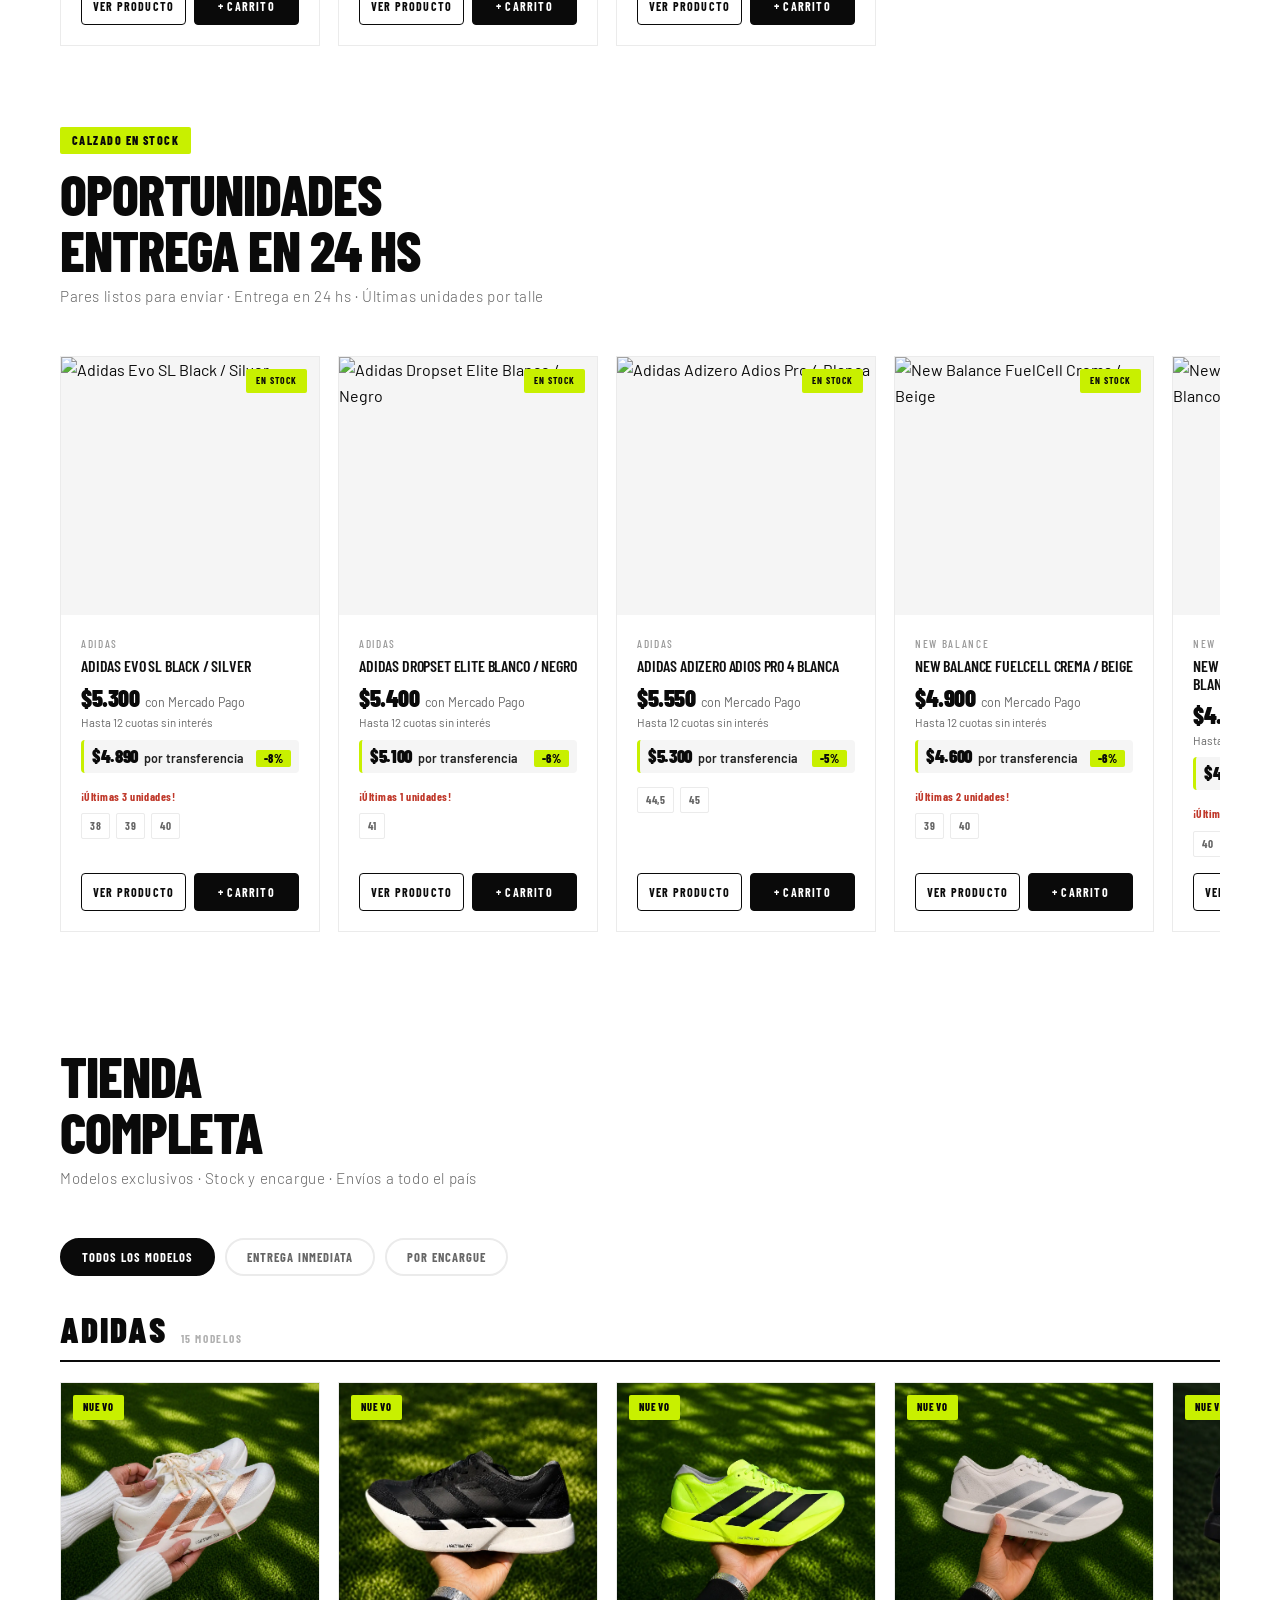
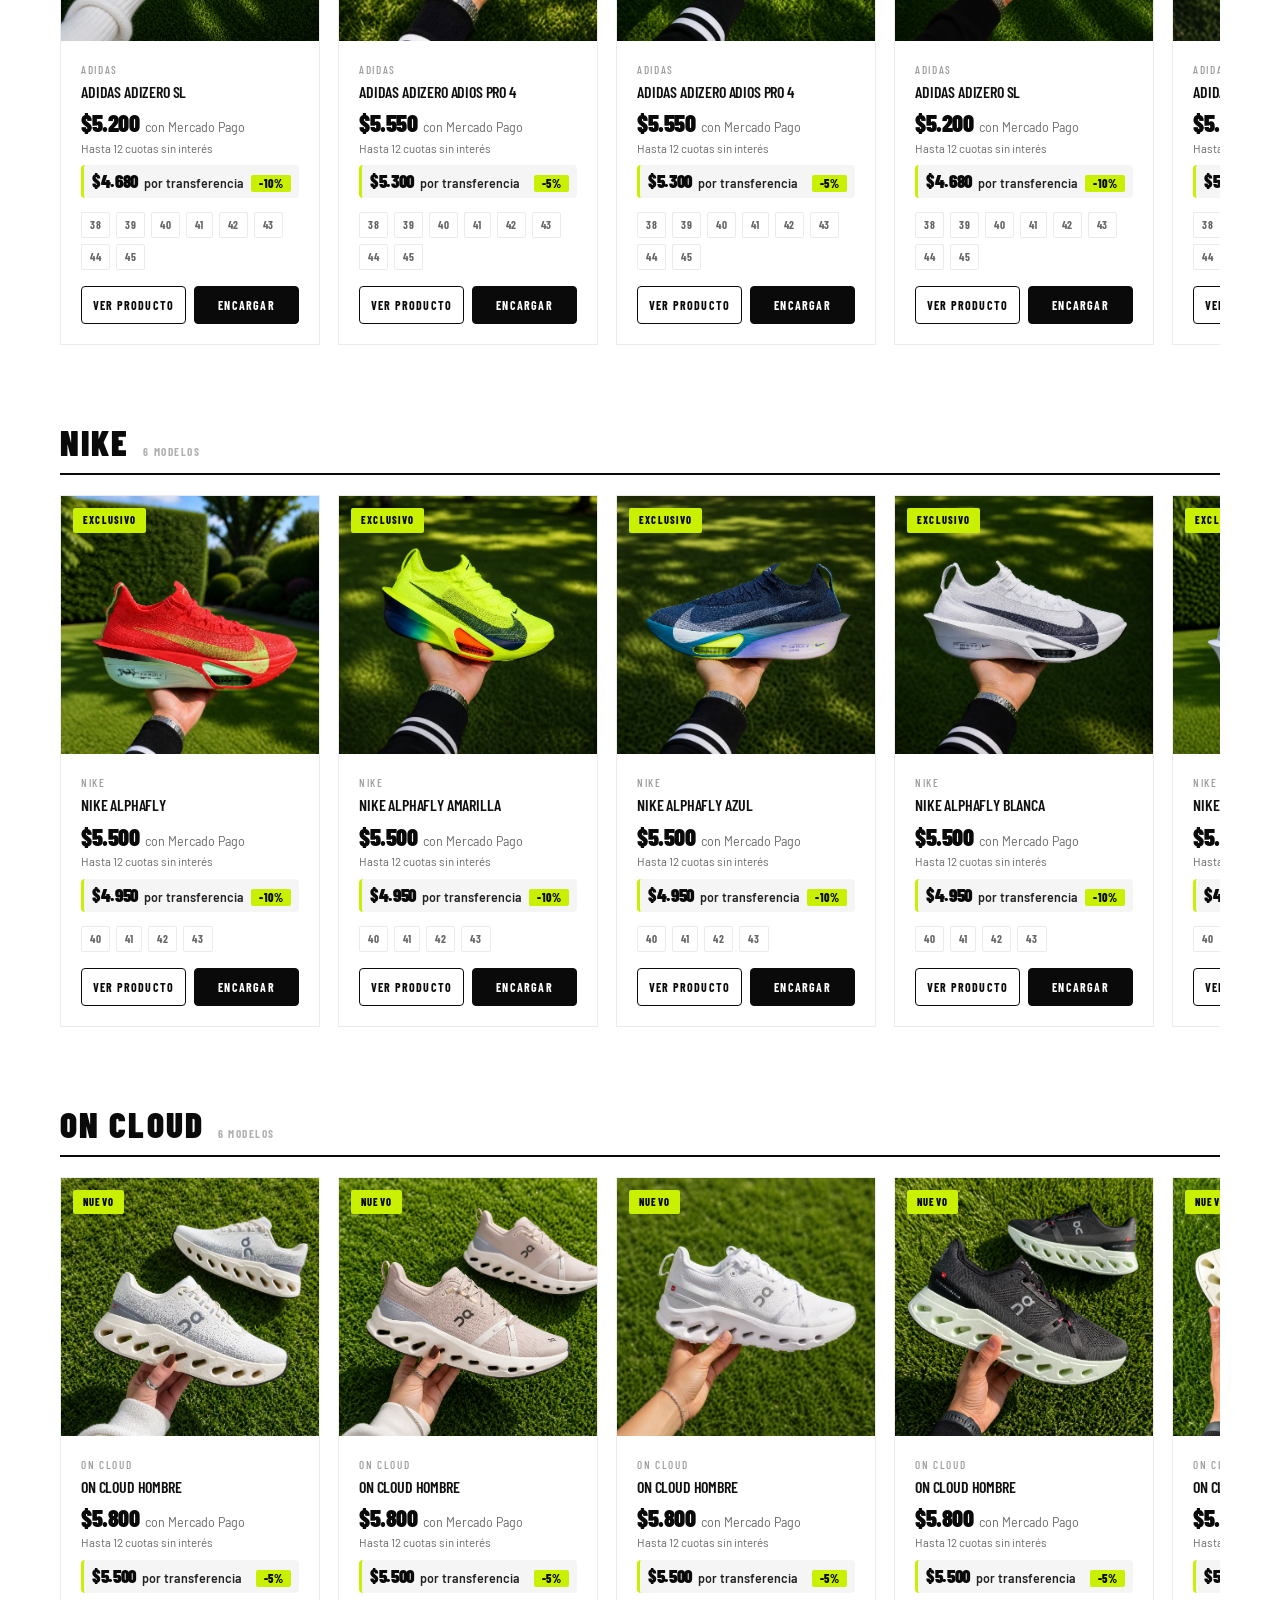
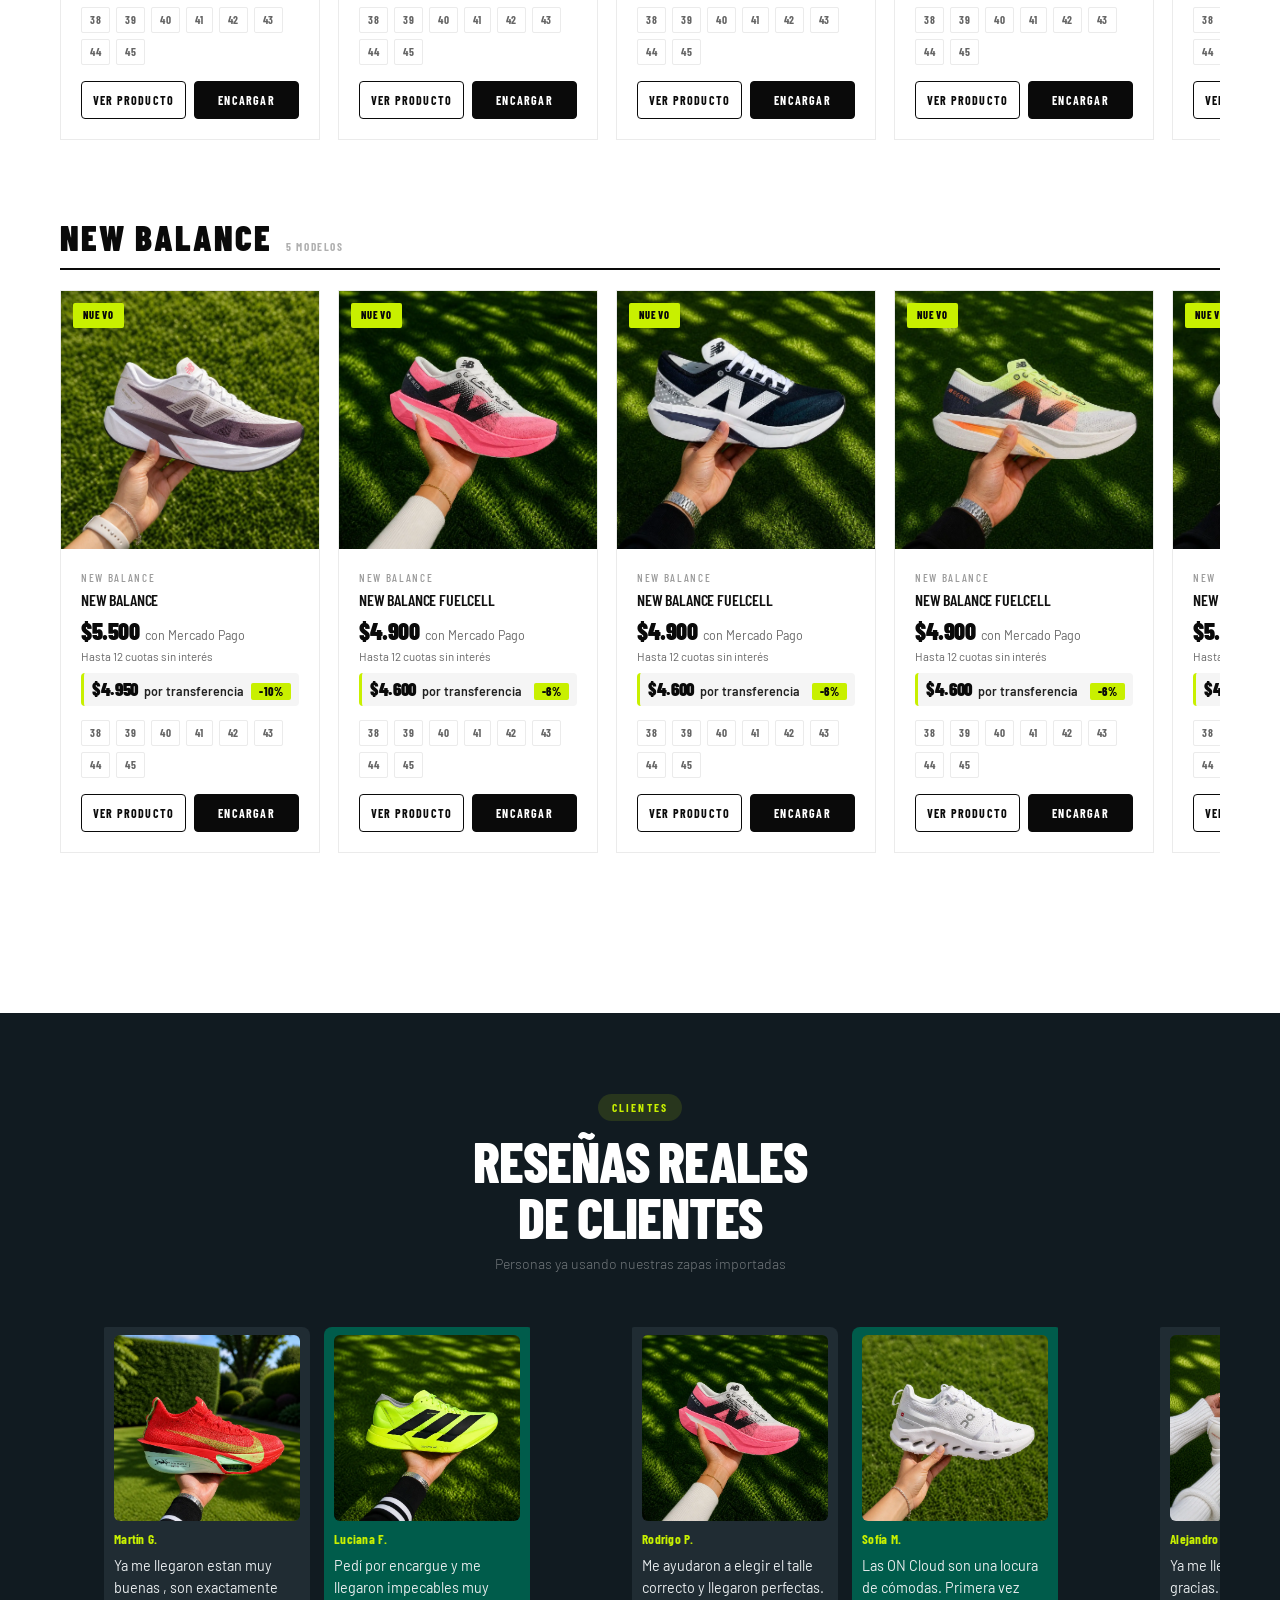
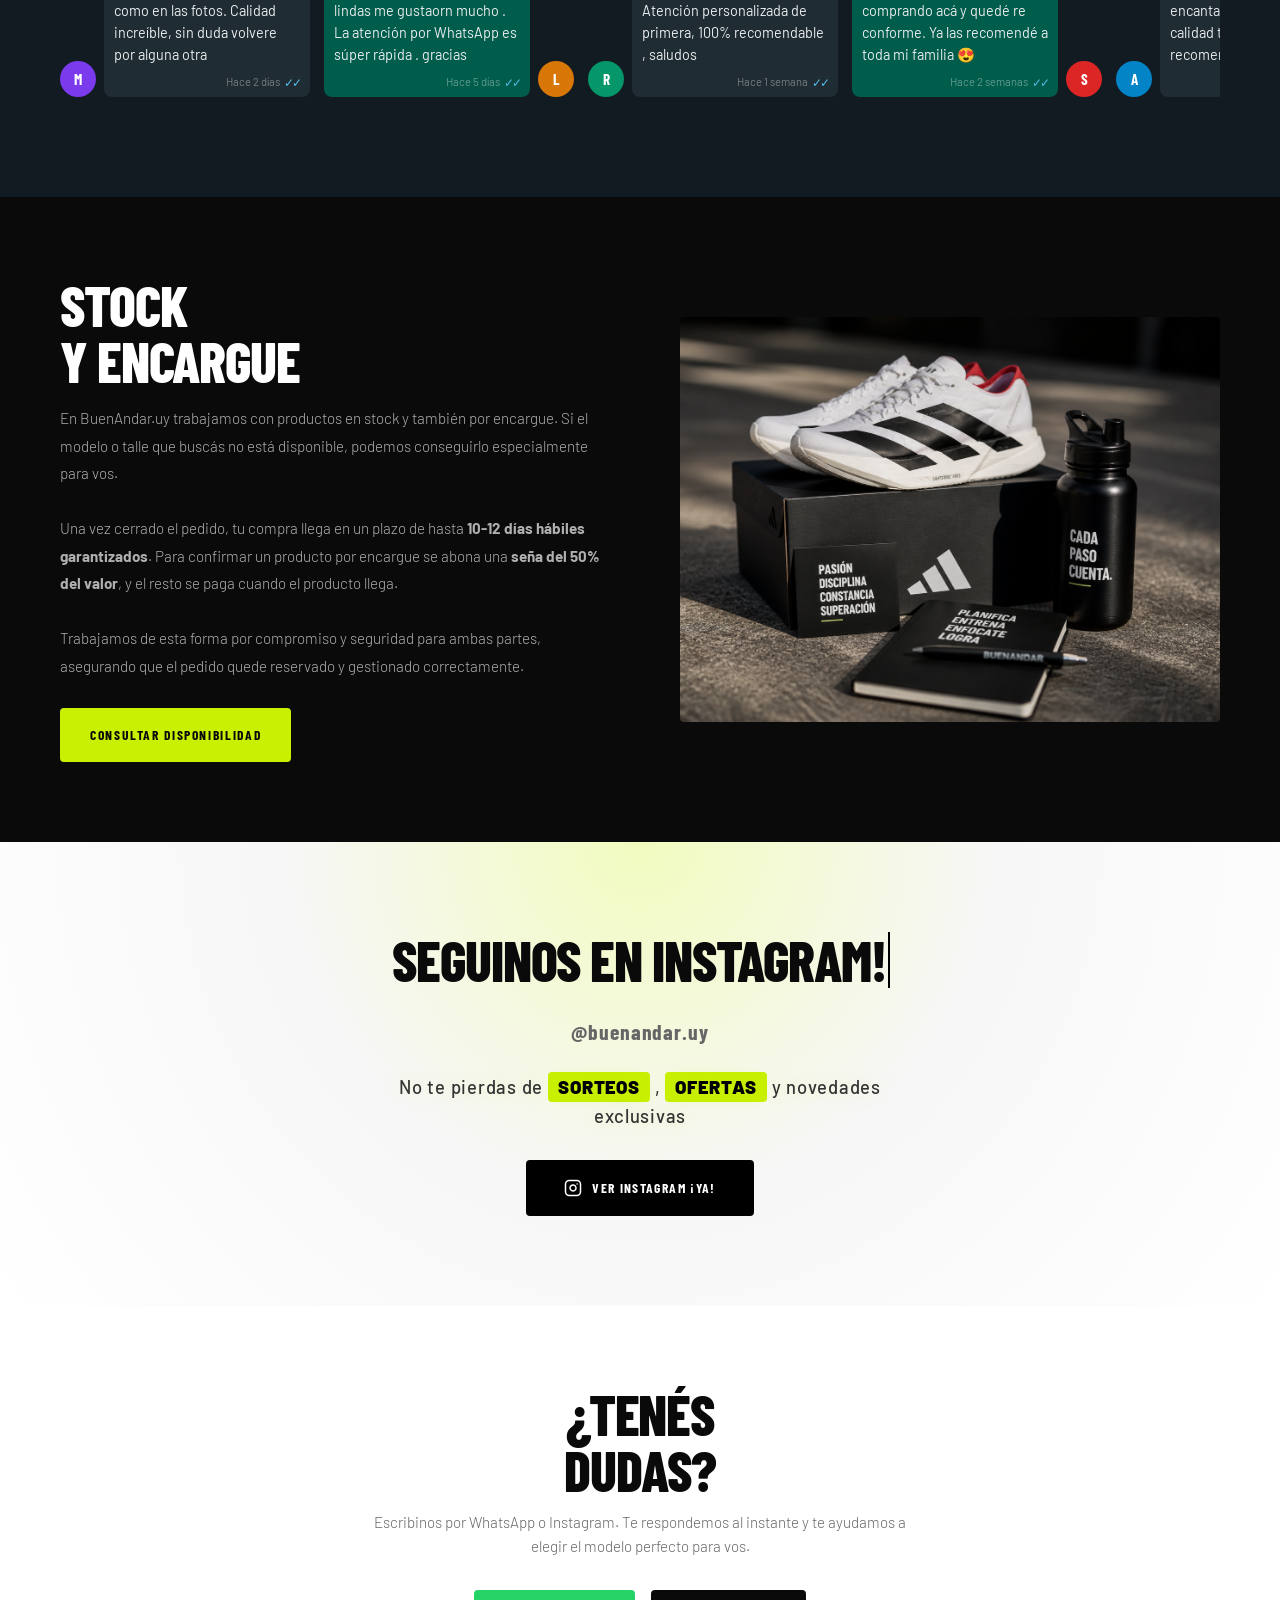
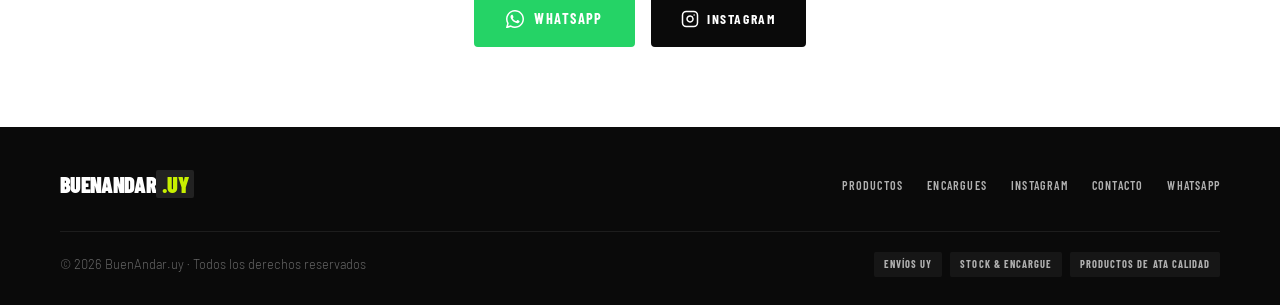
==== commit 6a0a9a14: "Quitar descuento por cantidad (10% x2 / 15% x3); solo queda precio por transferencia Co-Authored-By:" ====
--- a/index.html
+++ b/index.html
@@ -25,7 +25,7 @@
 
   <meta property="og:site_name" content="BuenAndar.uy">
 
-  <link rel="stylesheet" href="style.css?v=20261109c">
+  <link rel="stylesheet" href="style.css?v=20261109d">
 
   <!-- Meta Pixel Code -->
   <script>
@@ -236,8 +236,8 @@
               <line x1="12" y1="1" x2="12" y2="23"/><path d="M17 5H9.5a3.5 3.5 0 000 7h5a3.5 3.5 0 010 7H6"/>
             </svg>
           </div>
-          <div class="benefit-title">Descuento por cantidad</div>
-          <div class="benefit-desc">10% OFF x2 pares · 15% OFF x3 o más</div>
+          <div class="benefit-title">Precio especial por transferencia</div>
+          <div class="benefit-desc">Pagá menos por transferencia · Hasta 12 cuotas con Mercado Pago</div>
         </div>
 
         <div class="benefit-item">
@@ -664,9 +664,9 @@
   <!-- ══════════════════════════════════════════════════════════
        SCRIPTS
   ══════════════════════════════════════════════════════════ -->
-  <script src="products.js?v=20261109c"></script>
-  <script src="cart.js?v=20261109c"></script>
-  <script src="script.js?v=20261109c"></script>
+  <script src="products.js?v=20261109d"></script>
+  <script src="cart.js?v=20261109d"></script>
+  <script src="script.js?v=20261109d"></script>
 <script type="application/ld+json">
 {
   "@context": "https://schema.org",
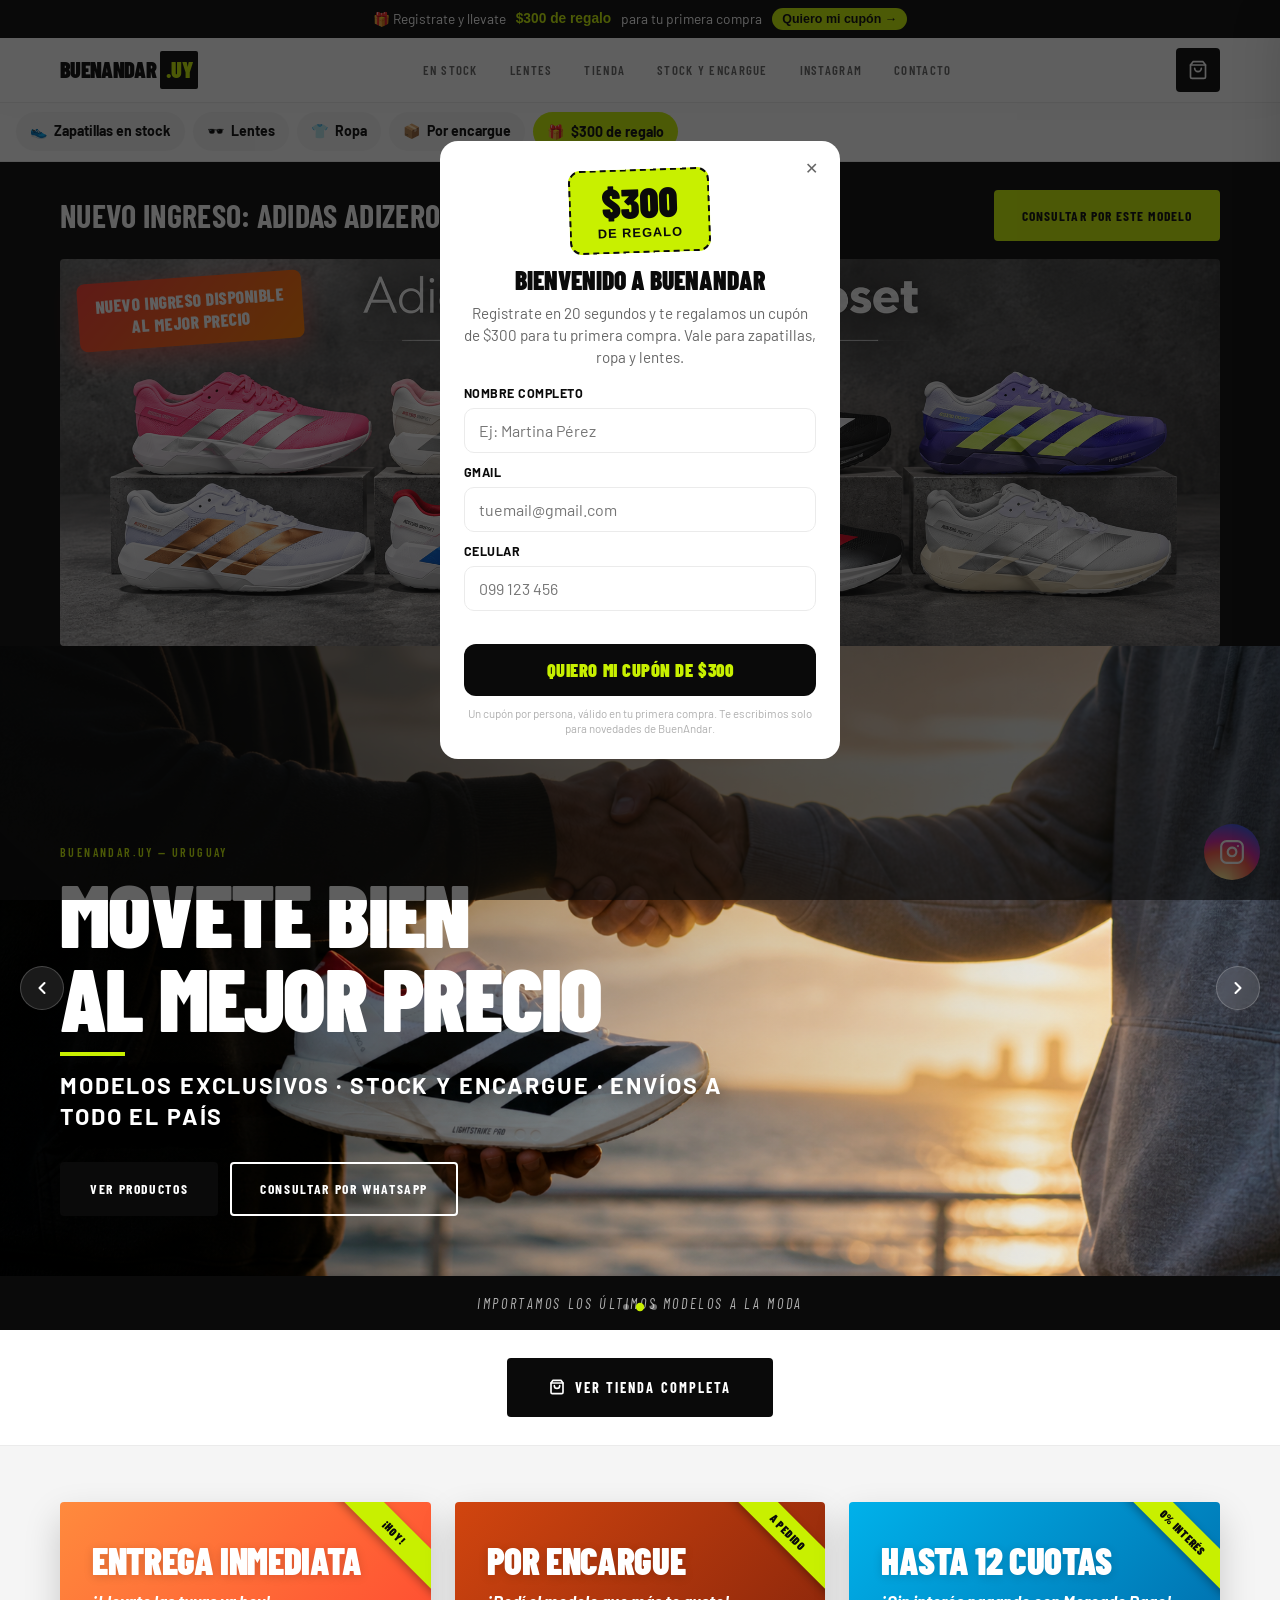
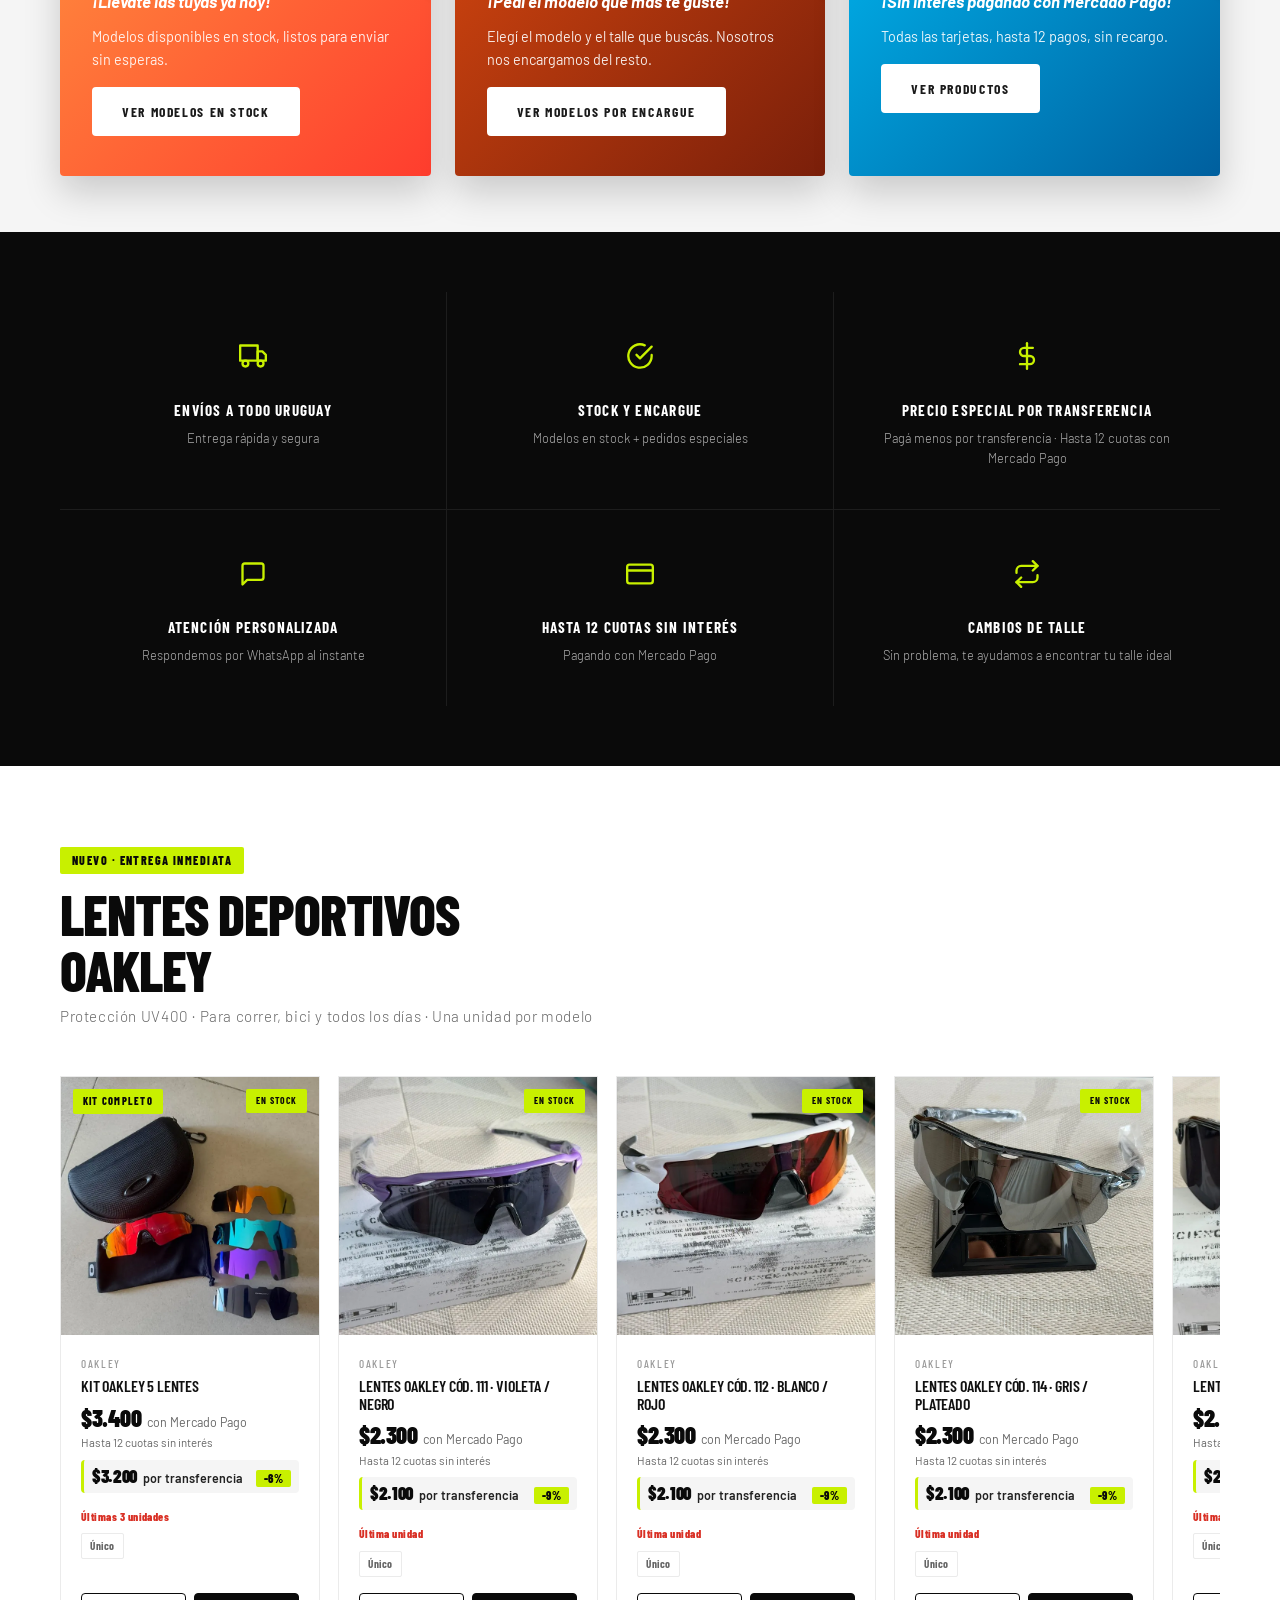
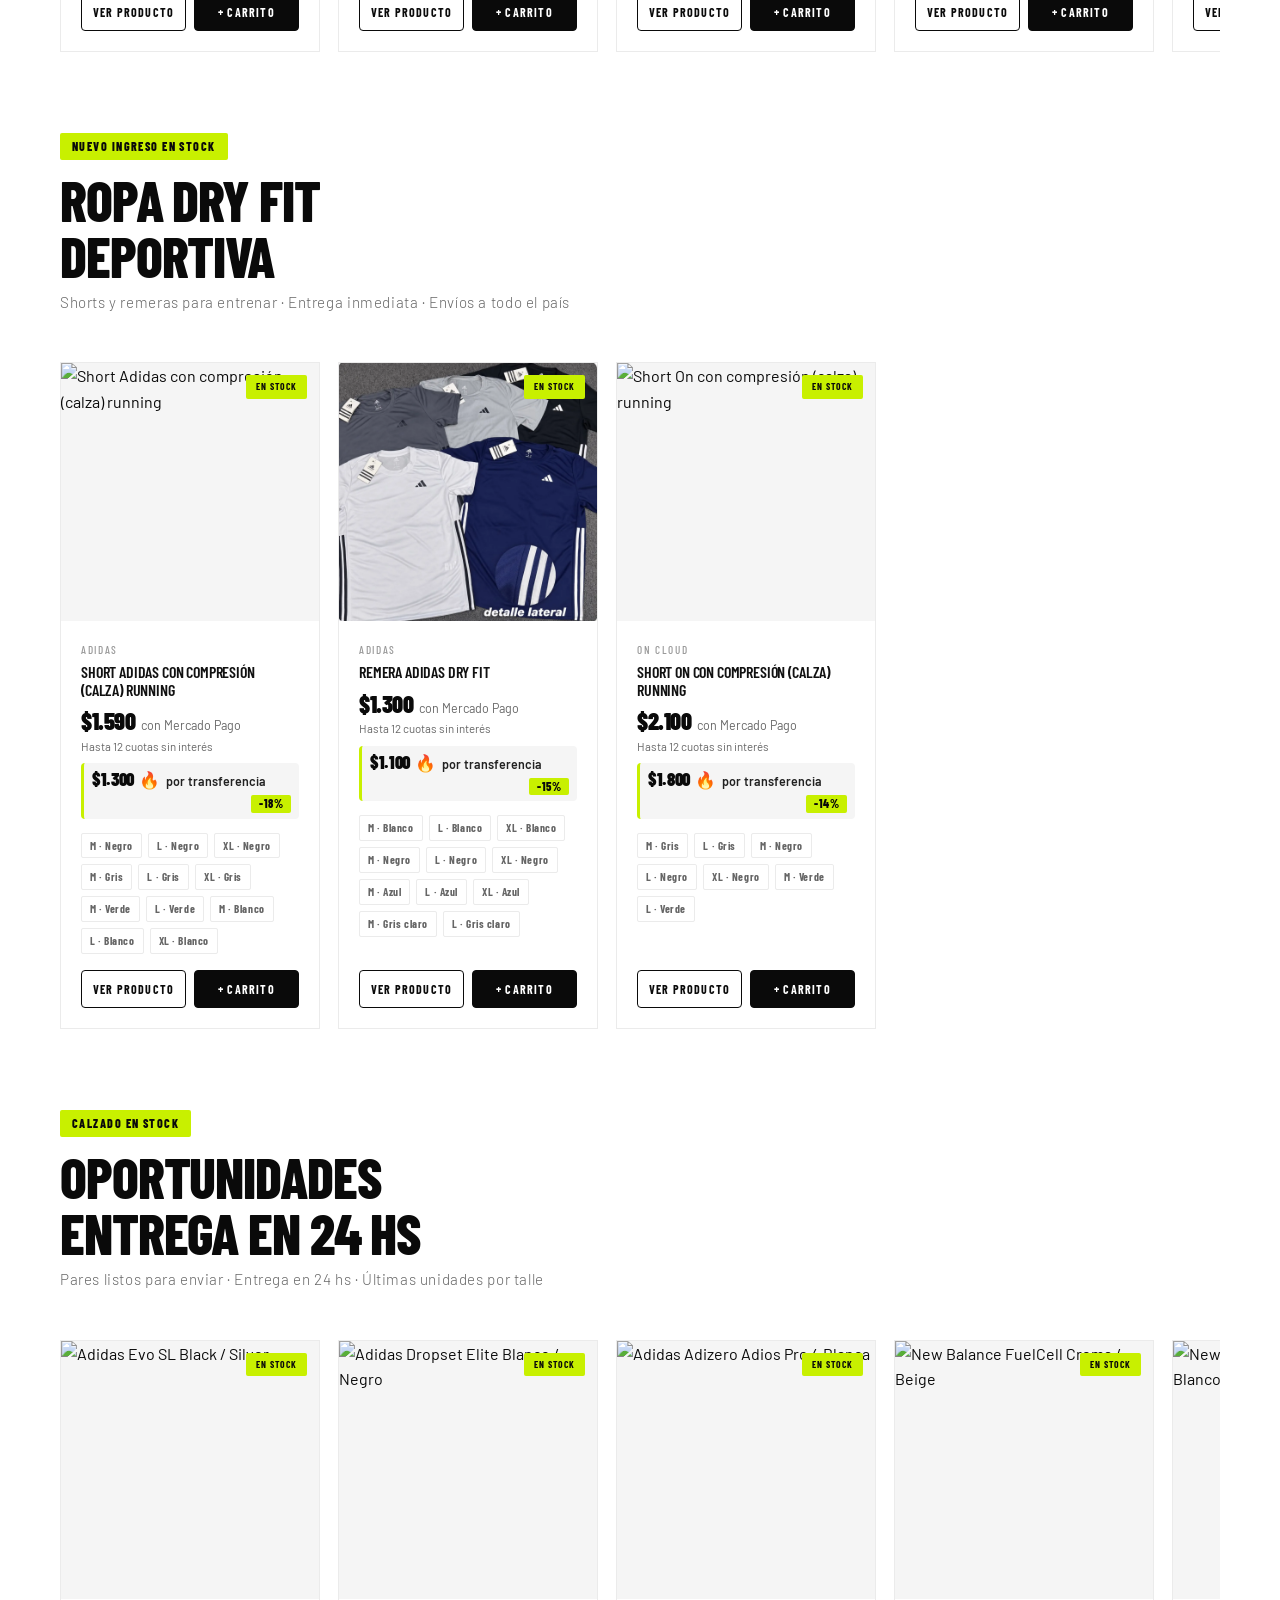
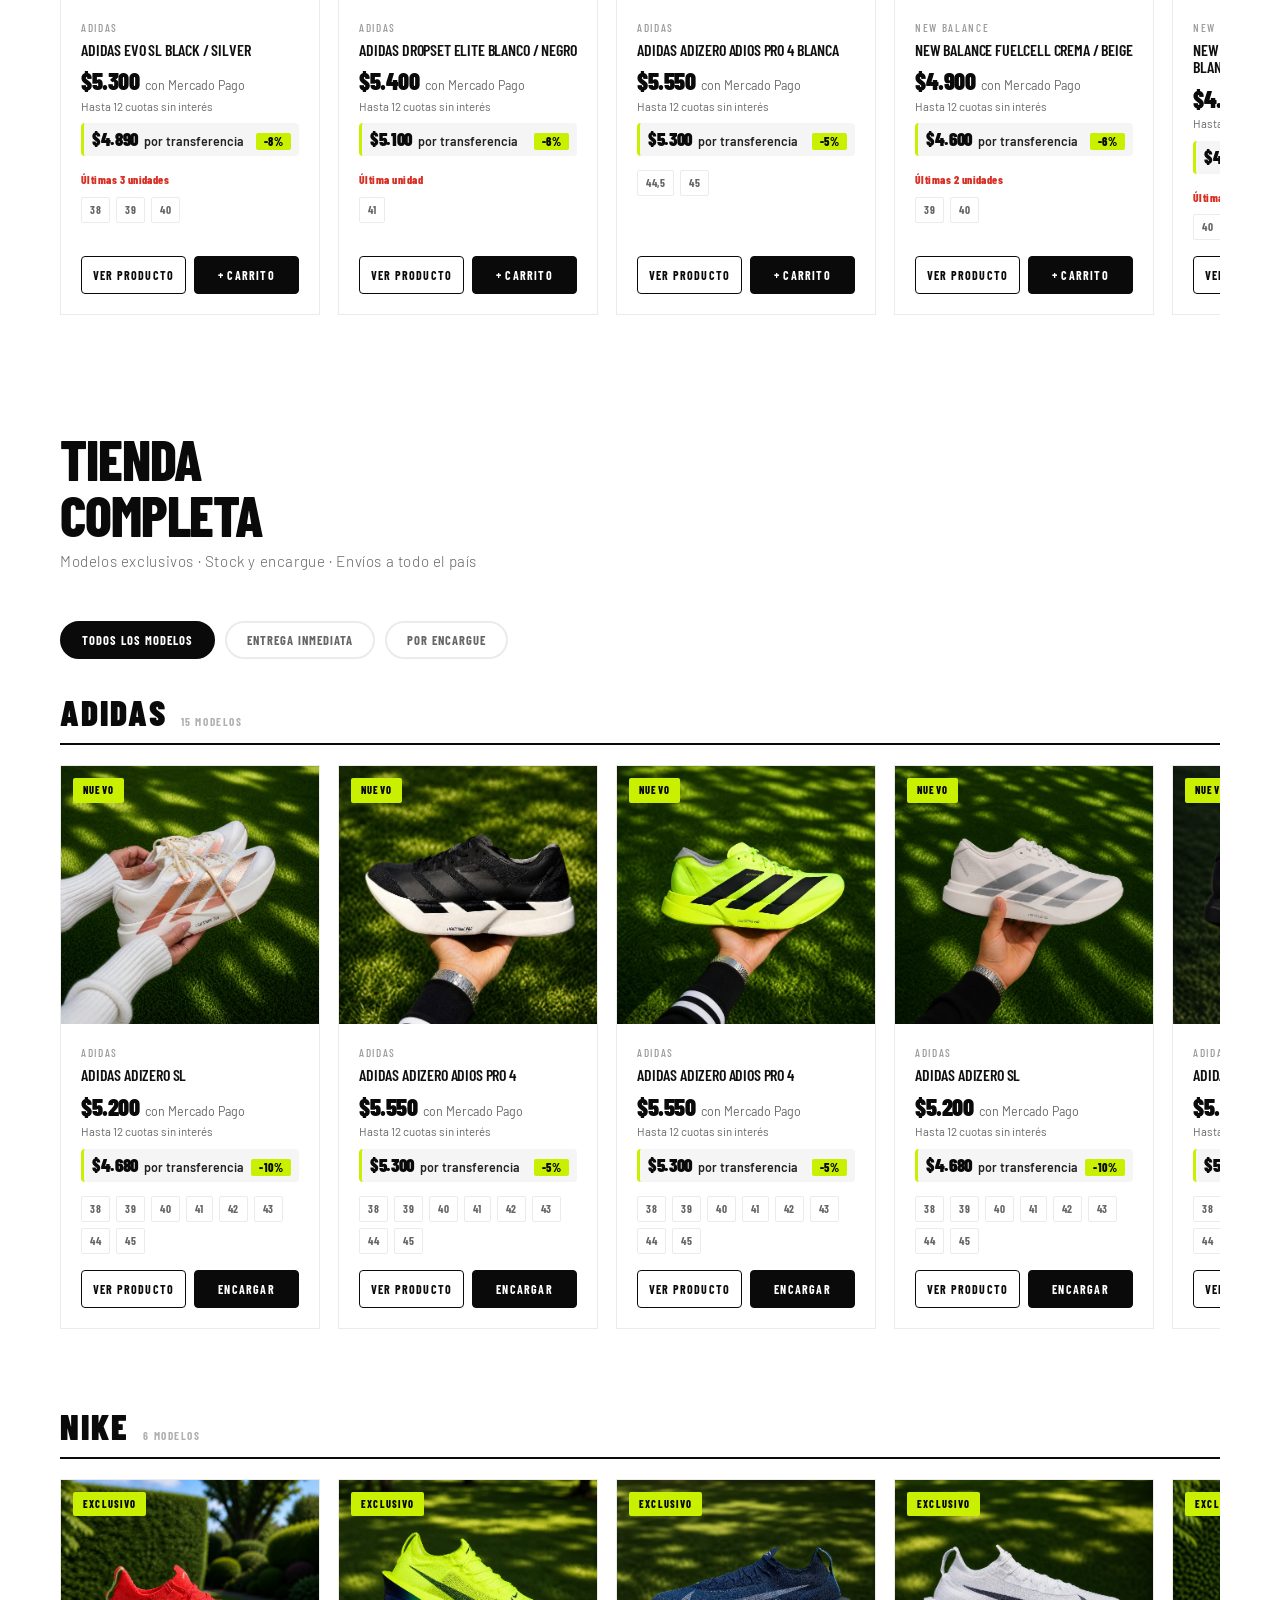
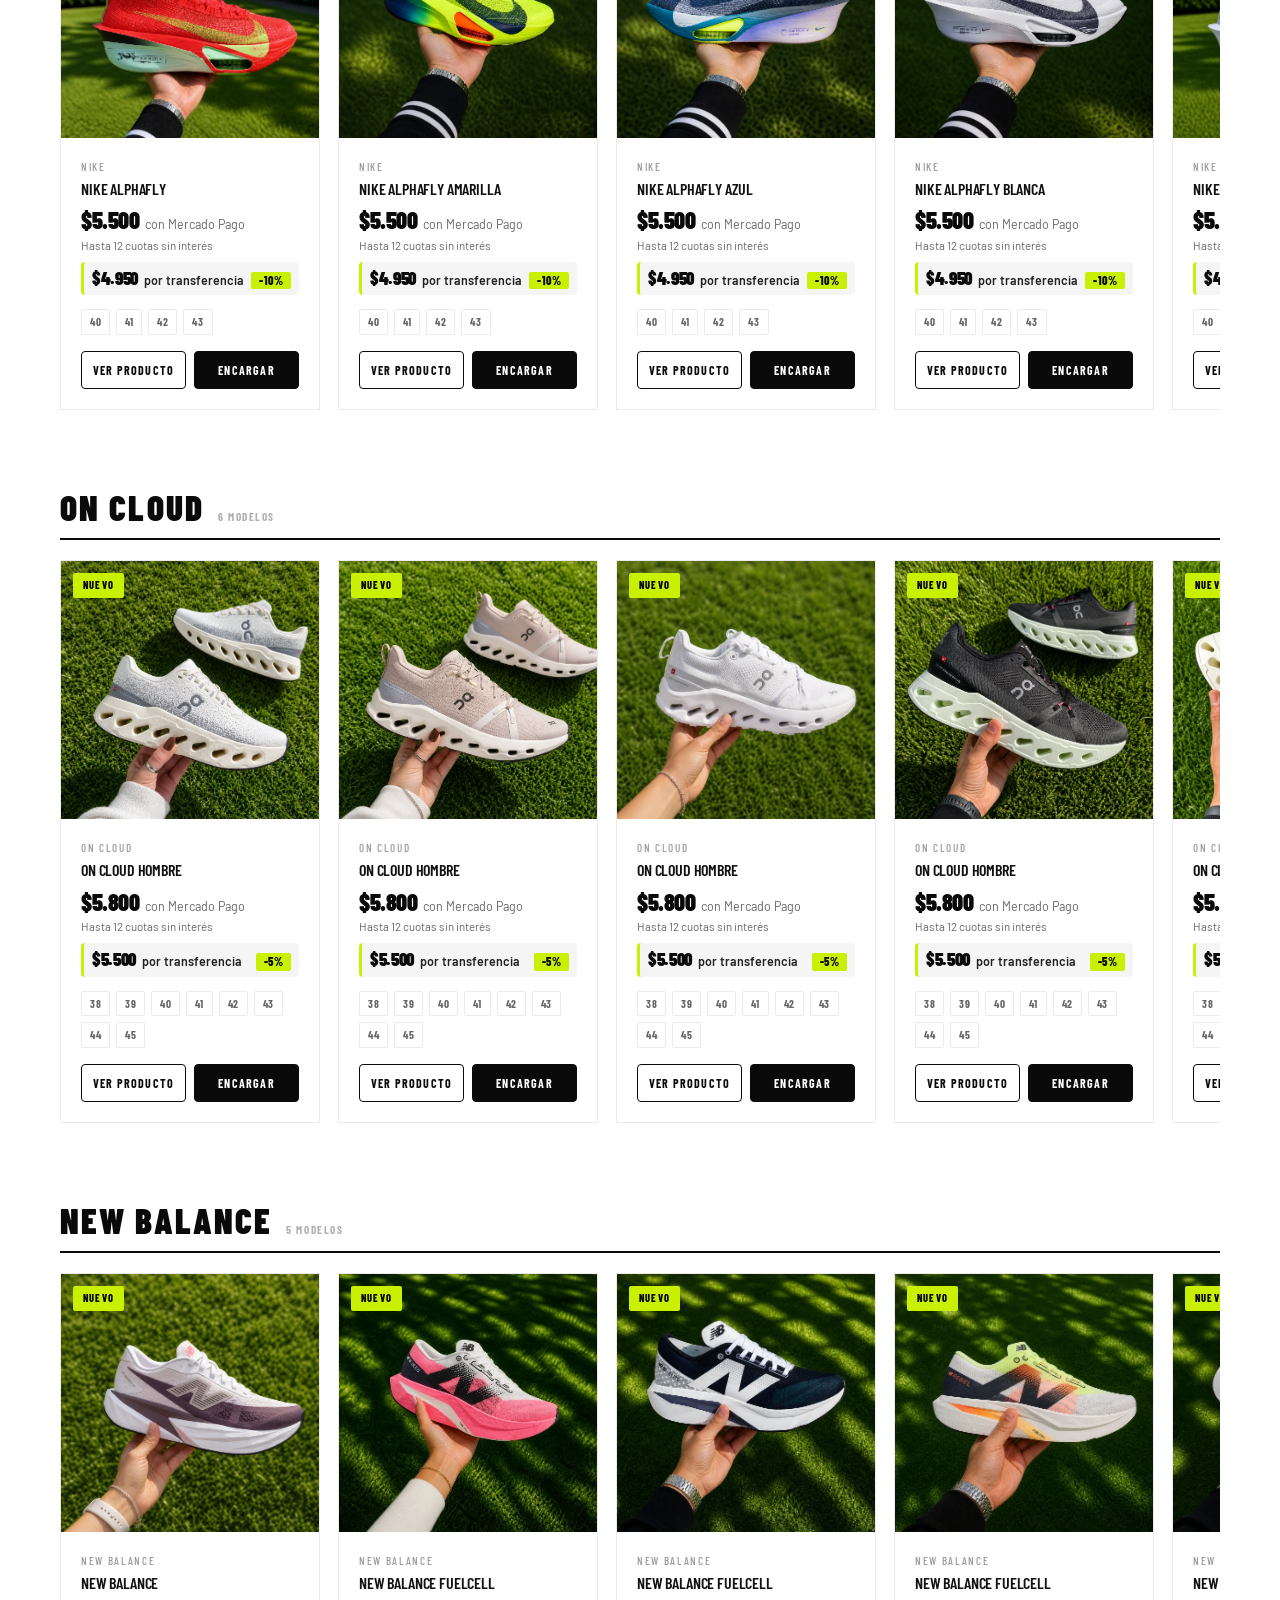
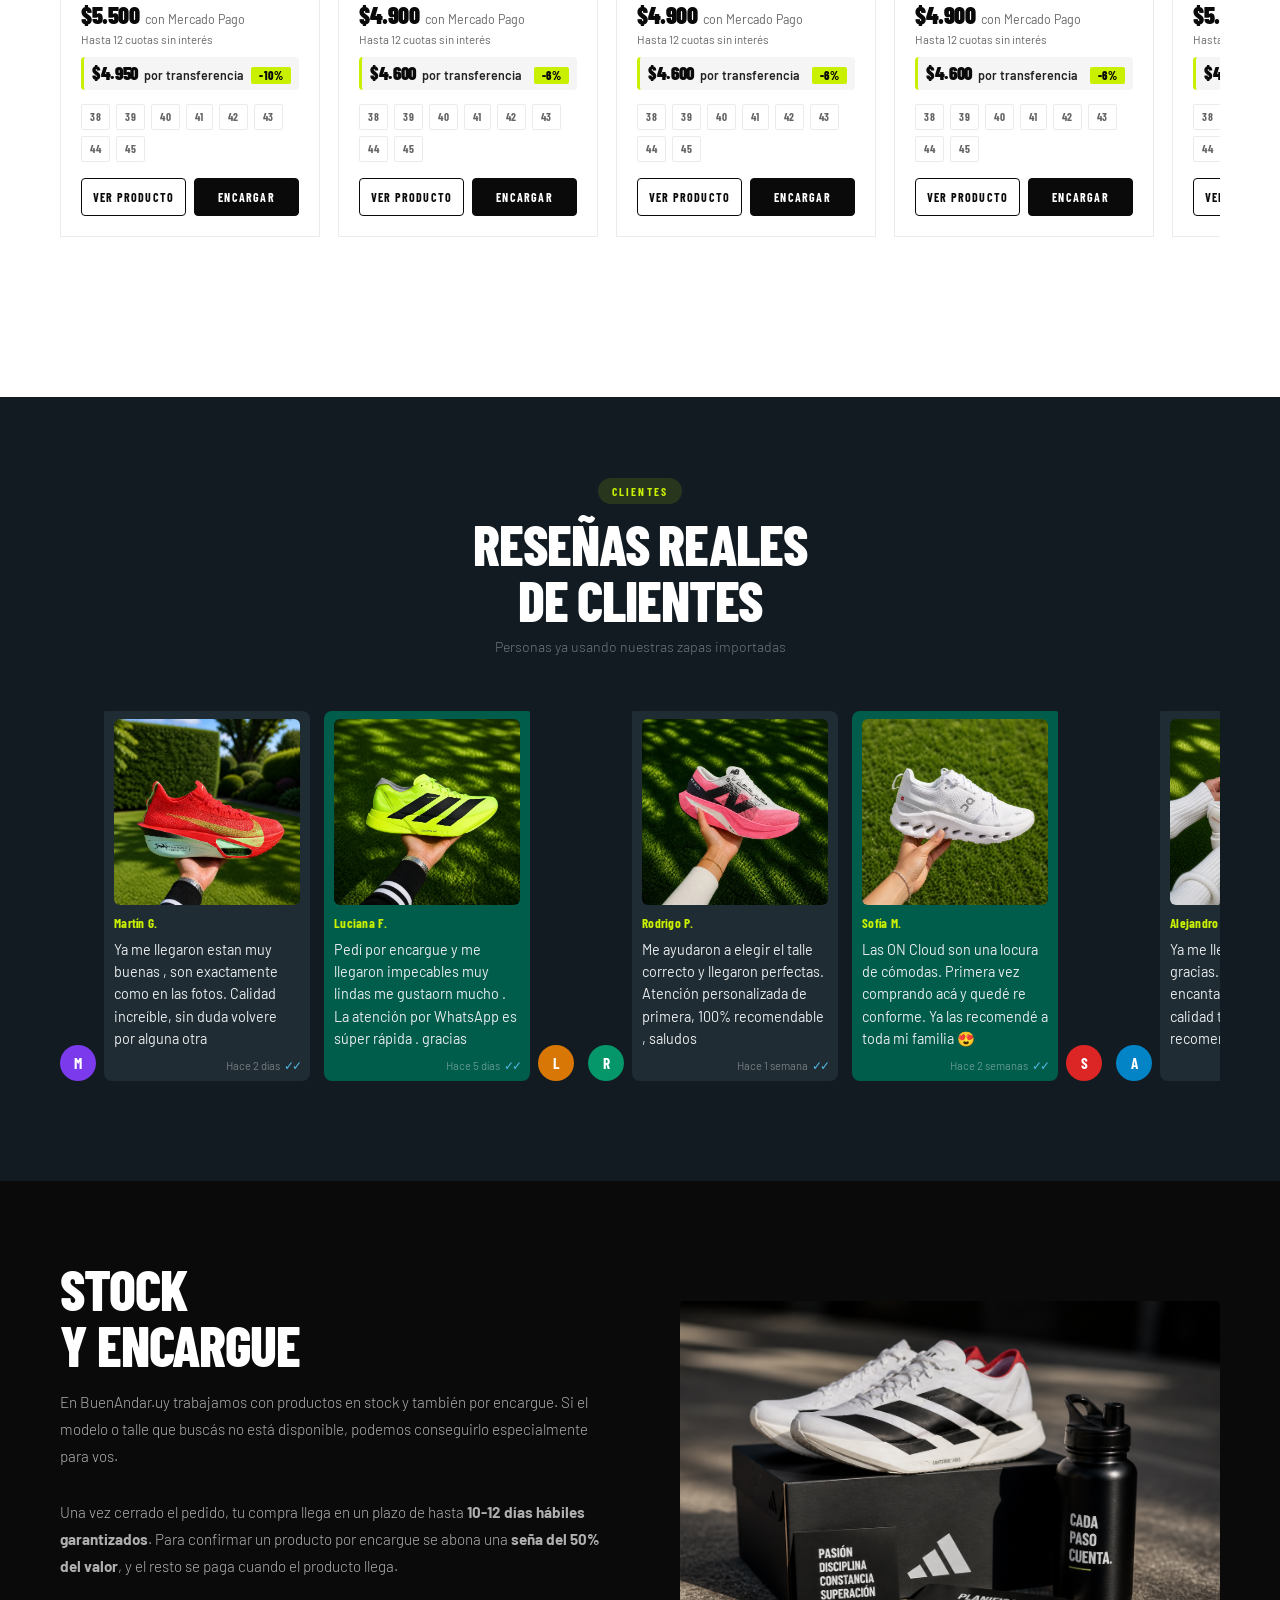
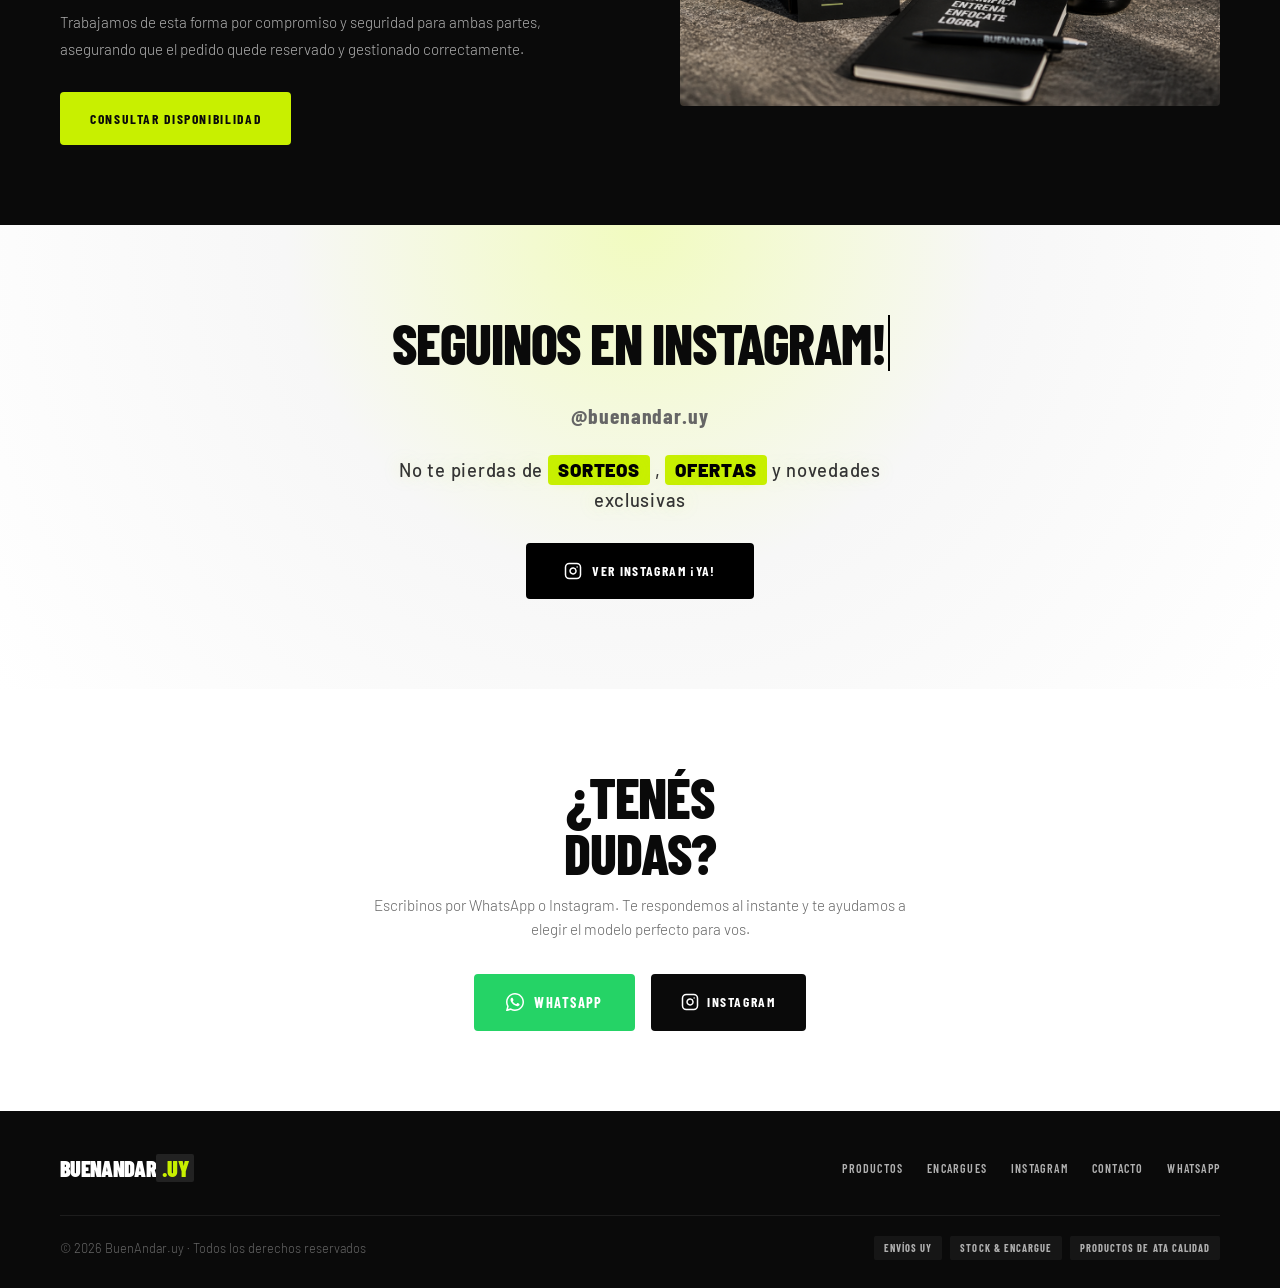
==== commit 57c82653: "Cupón de bienvenida $300 con registro, sección Lentes Oakley y accesos rápidos - Barra superior, ven" ====
--- a/index.html
+++ b/index.html
@@ -25,7 +25,7 @@
 
   <meta property="og:site_name" content="BuenAndar.uy">
 
-  <link rel="stylesheet" href="style.css?v=20261109d">
+  <link rel="stylesheet" href="style.css?v=20261117a">
 
   <!-- Meta Pixel Code -->
   <script>
@@ -61,8 +61,9 @@
 
         <!-- Nav desktop -->
         <nav class="nav">
-          <a href="#oportunidades">Oportunidades</a>
-          <a href="#products">Productos</a>
+          <a href="#oportunidades">En stock</a>
+          <a href="#lentes">Lentes</a>
+          <a href="#products">Tienda</a>
           <a href="#encargues">Stock y Encargue</a>
           <a href="#instagram">Instagram</a>
           <a href="#contacto">Contacto</a>
@@ -91,13 +92,26 @@
 
   <!-- Mobile Nav -->
   <nav class="mobile-nav" id="mobileNav">
-    <a href="#oportunidades">Oportunidades</a>
-    <a href="#products">Productos</a>
+    <a href="#oportunidades">En stock</a>
+    <a href="#lentes">Lentes</a>
+    <a href="#products">Tienda</a>
+    <a href="#cupon" onclick="BA_COUPON.open('menu'); return false;">🎁 Cupón $300</a>
     <a href="#encargues">Stock y Encargue</a>
     <a href="#instagram">Instagram</a>
     <a href="#contacto">Contacto</a>
   </nav>
 
+
+  <!-- Accesos rápidos por categoría -->
+  <nav class="quick-cats" aria-label="Categorías">
+    <div class="quick-cats-inner">
+      <a href="#oportunidades" class="quick-cat"><span>👟</span>Zapatillas en stock</a>
+      <a href="#lentes" class="quick-cat"><span>🕶️</span>Lentes</a>
+      <a href="#ropa" class="quick-cat"><span>👕</span>Ropa</a>
+      <a href="#products" class="quick-cat"><span>📦</span>Por encargue</a>
+      <button type="button" class="quick-cat quick-cat--gift" onclick="BA_COUPON.open('chips')"><span>🎁</span>$300 de regalo</button>
+    </div>
+  </nav>
 
   <!-- ══════════════════════════════════════════════════════════
        NUEVO INGRESO — Adidas Adizero Dropset
@@ -281,7 +295,18 @@
   ══════════════════════════════════════════════════════════ -->
   <section id="oportunidades" class="special-section">
     <div class="container">
-      <div class="special-block">
+      <div class="special-block" id="lentes">
+        <div class="section-header">
+          <div>
+            <div class="special-eyebrow">Nuevo · Entrega inmediata</div>
+            <h2 class="section-title">Lentes deportivos<br>Oakley</h2>
+            <p class="section-sub">Protección UV400 · Para correr, bici y todos los días · Una unidad por modelo</p>
+          </div>
+        </div>
+        <div class="products-carousel" id="lentesCarousel"></div>
+      </div>
+
+      <div class="special-block" id="ropa">
         <div class="section-header">
           <div>
             <div class="special-eyebrow">Nuevo ingreso en stock</div>
@@ -664,9 +689,11 @@
   <!-- ══════════════════════════════════════════════════════════
        SCRIPTS
   ══════════════════════════════════════════════════════════ -->
-  <script src="products.js?v=20261109d"></script>
-  <script src="cart.js?v=20261109d"></script>
-  <script src="script.js?v=20261109d"></script>
+  <script src="products.js?v=20261117a"></script>
+  <script src="cart.js?v=20261117a"></script>
+  <script src="script.js?v=20261117a"></script>
+  <script src="coupon.js?v=20261117a"></script>
+  <script>BA_COUPON.init({ auto: true });</script>
 <script type="application/ld+json">
 {
   "@context": "https://schema.org",
--- a/style.css
+++ b/style.css
@@ -2780,3 +2780,200 @@
 }
 .special-section .section-title { text-transform: uppercase; }
 .price-fire { font-size: 0.9em; margin-left: 2px; }
+
+/* ══════════════════════════════════════════════════════════════
+   CUPÓN DE BIENVENIDA $300 · barra, ventana y botón flotante
+══════════════════════════════════════════════════════════════ */
+:root { --coupon-bar-h: 38px; }
+
+.coupon-bar {
+  position: fixed;
+  top: 0; left: 0; right: 0;
+  z-index: 1001;
+  height: var(--coupon-bar-h);
+  width: 100%;
+  display: flex; align-items: center; justify-content: center; gap: 10px;
+  padding: 0 14px;
+  background: var(--black);
+  color: var(--white);
+  font-family: var(--font-body);
+  font-size: 0.86rem;
+  line-height: 1.2;
+  white-space: nowrap; overflow: hidden; text-overflow: ellipsis;
+  cursor: pointer;
+}
+.coupon-bar strong { color: var(--lime); font-weight: 800; }
+.coupon-bar-cta {
+  background: var(--lime); color: var(--black);
+  font-weight: 800; font-size: 0.78rem;
+  padding: 4px 10px; border-radius: 999px;
+  animation: couponPulse 2.4s ease-in-out infinite;
+}
+@keyframes couponPulse { 0%,100% { transform: scale(1); } 50% { transform: scale(1.06); } }
+
+body:has(.coupon-bar) { padding-top: var(--coupon-bar-h); }
+body:has(.coupon-bar) #header { top: var(--coupon-bar-h); }
+body:has(.coupon-bar) .mobile-nav { top: calc(64px + var(--coupon-bar-h)); }
+
+@media (max-width: 600px) {
+  .coupon-bar { font-size: 0.78rem; gap: 6px; }
+  .coupon-bar-cta { display: none; }
+}
+
+/* Botón flotante */
+.coupon-pill {
+  position: fixed;
+  left: 16px; bottom: 18px;
+  z-index: 1500;
+  background: var(--lime);
+  color: var(--black);
+  font-family: var(--font-display);
+  font-weight: 800;
+  font-size: 0.98rem;
+  letter-spacing: 0.02em;
+  padding: 10px 16px;
+  border-radius: 999px;
+  box-shadow: 0 6px 20px rgba(0,0,0,0.22);
+  animation: couponWiggle 6s ease-in-out infinite;
+}
+@keyframes couponWiggle {
+  0%, 90%, 100% { transform: rotate(0); }
+  92% { transform: rotate(-6deg); } 94% { transform: rotate(6deg); } 96% { transform: rotate(-3deg); }
+}
+body.coupon-lock .coupon-pill { display: none; }
+
+/* Ventana */
+body.coupon-lock { overflow: hidden; }
+.coupon-overlay {
+  position: fixed; inset: 0;
+  z-index: 3000;
+  background: rgba(10,10,10,0.65);
+  display: flex; align-items: center; justify-content: center;
+  padding: 16px;
+  opacity: 0; pointer-events: none;
+  transition: opacity 0.25s ease;
+}
+.coupon-overlay.open { opacity: 1; pointer-events: auto; }
+.coupon-modal {
+  position: relative;
+  width: 100%; max-width: 400px;
+  max-height: calc(100vh - 32px); overflow-y: auto;
+  background: var(--white);
+  border-radius: 18px;
+  padding: 28px 24px 22px;
+  text-align: center;
+  transform: translateY(24px) scale(0.97);
+  transition: transform 0.3s cubic-bezier(0.2, 0.9, 0.3, 1.2);
+}
+.coupon-overlay.open .coupon-modal { transform: none; }
+.coupon-close {
+  position: absolute; top: 10px; right: 12px;
+  width: 34px; height: 34px; border-radius: 50%;
+  font-size: 1rem; color: var(--gray-600);
+}
+.coupon-close:hover { background: var(--gray-100); }
+.coupon-ticket {
+  display: inline-flex; flex-direction: column; align-items: center;
+  background: var(--lime);
+  border: 2px dashed var(--black);
+  border-radius: 12px;
+  padding: 10px 26px 8px;
+  margin-bottom: 14px;
+  transform: rotate(-2deg);
+}
+.coupon-ticket-amount { font-family: var(--font-display); font-weight: 900; font-size: 2.6rem; line-height: 1; }
+.coupon-ticket-text { font-weight: 800; font-size: 0.8rem; text-transform: uppercase; letter-spacing: 0.08em; }
+.coupon-title { font-family: var(--font-display); font-weight: 900; font-size: 1.6rem; text-transform: uppercase; line-height: 1.05; margin-bottom: 8px; }
+.coupon-sub { color: var(--gray-600); font-size: 0.95rem; line-height: 1.45; margin-bottom: 16px; }
+.coupon-field { display: block; text-align: left; margin-bottom: 10px; }
+.coupon-field span { display: block; font-size: 0.78rem; font-weight: 700; text-transform: uppercase; letter-spacing: 0.04em; margin-bottom: 4px; }
+.coupon-field input {
+  width: 100%;
+  border: 1.5px solid var(--gray-200);
+  border-radius: 10px;
+  padding: 12px 14px;
+  font-size: 1rem; font-family: var(--font-body);
+}
+.coupon-field input:focus { outline: none; border-color: var(--black); }
+.coupon-hp { position: absolute; left: -9999px; width: 1px; height: 1px; opacity: 0; }
+.coupon-error { color: #d93025; font-size: 0.85rem; min-height: 1.1em; margin: 2px 0 8px; }
+.coupon-submit {
+  display: block; width: 100%;
+  background: var(--black); color: var(--lime);
+  font-family: var(--font-display); font-weight: 900; font-size: 1.15rem;
+  text-transform: uppercase; letter-spacing: 0.03em;
+  padding: 15px 16px; border-radius: 12px;
+  text-decoration: none;
+  transition: transform 0.15s ease;
+}
+.coupon-submit:hover { transform: translateY(-1px); }
+.coupon-submit:disabled { opacity: 0.6; }
+.coupon-wa { background: #25D366; color: var(--white); margin-top: 14px; }
+.coupon-legal { font-size: 0.72rem; color: var(--gray-400); margin-top: 10px; line-height: 1.35; }
+.coupon-check {
+  width: 54px; height: 54px; margin: 0 auto 12px;
+  border-radius: 50%; background: var(--lime);
+  display: flex; align-items: center; justify-content: center;
+  font-size: 1.6rem; font-weight: 900;
+}
+.coupon-code {
+  display: block; width: 100%;
+  border: 2px dashed var(--black); border-radius: 12px;
+  background: var(--gray-100);
+  font-family: var(--font-display); font-weight: 900; font-size: 1.9rem; letter-spacing: 0.06em;
+  padding: 12px;
+}
+.coupon-copy-hint { display: block; font-size: 0.8rem; color: var(--gray-600); margin-top: 6px; }
+.coupon-secondary { margin-top: 10px; font-size: 0.9rem; color: var(--gray-600); text-decoration: underline; }
+
+/* Checkout */
+.checkout-coupon-box { margin-top: 16px; padding: 14px; border: 1.5px dashed var(--gray-400); border-radius: 10px; }
+.checkout-coupon-box label { display: block; font-weight: 700; font-size: 0.85rem; margin-bottom: 8px; }
+.checkout-coupon-input-row { display: flex; gap: 8px; }
+.checkout-coupon-input-row input { flex: 1; min-width: 0; border: 1.5px solid var(--gray-200); border-radius: 8px; padding: 10px 12px; font-size: 0.95rem; text-transform: uppercase; }
+.checkout-coupon-input-row button { background: var(--black); color: var(--white); border-radius: 8px; padding: 0 16px; font-weight: 700; }
+.checkout-coupon-get { margin-top: 10px; font-size: 0.85rem; font-weight: 700; color: var(--black); text-decoration: underline; }
+.checkout-coupon-mp-note { margin-top: 12px; font-size: 0.82rem; color: var(--gray-600); background: var(--gray-100); padding: 10px 12px; border-radius: 8px; }
+.coupon-remove { font-size: 0.75rem; color: var(--gray-600); text-decoration: underline; margin-left: 4px; }
+
+/* ══════════════════════════════════════════════════════════════
+   ACCESOS RÁPIDOS POR CATEGORÍA (chips debajo del header)
+══════════════════════════════════════════════════════════════ */
+.quick-cats {
+  position: sticky;
+  top: 64px;
+  z-index: 900;
+  margin-top: 64px;
+  background: var(--white);
+  border-bottom: 1px solid var(--gray-200);
+}
+body:has(.coupon-bar) .quick-cats { top: calc(64px + var(--coupon-bar-h)); }
+.quick-cats + .new-arrival { margin-top: 0; }
+.quick-cats-inner {
+  display: flex; gap: 8px;
+  overflow-x: auto; scrollbar-width: none;
+  padding: 10px 16px;
+  max-width: 1280px; margin: 0 auto;
+}
+.quick-cats-inner::-webkit-scrollbar { display: none; }
+.quick-cat {
+  flex: 0 0 auto;
+  display: inline-flex; align-items: center; gap: 6px;
+  padding: 8px 14px;
+  border-radius: 999px;
+  background: var(--gray-100);
+  color: var(--black);
+  font-weight: 700; font-size: 0.88rem;
+  text-decoration: none; white-space: nowrap;
+  transition: background var(--transition);
+}
+.quick-cat:hover { background: var(--gray-200); }
+.quick-cat--gift { background: var(--lime); }
+.quick-cat--gift:hover { background: var(--lime-dark); }
+
+/* Anclas: que el título no quede tapado por header + chips */
+#oportunidades, #lentes, #ropa, #products, #encargues, #instagram, #contacto { scroll-margin-top: 130px; }
+body:has(.coupon-bar) :is(#oportunidades, #lentes, #ropa, #products, #encargues, #instagram, #contacto) { scroll-margin-top: 168px; }
+
+/* Etiqueta de última unidad más visible */
+.product-low-stock { color: #d93025; font-weight: 800; }
